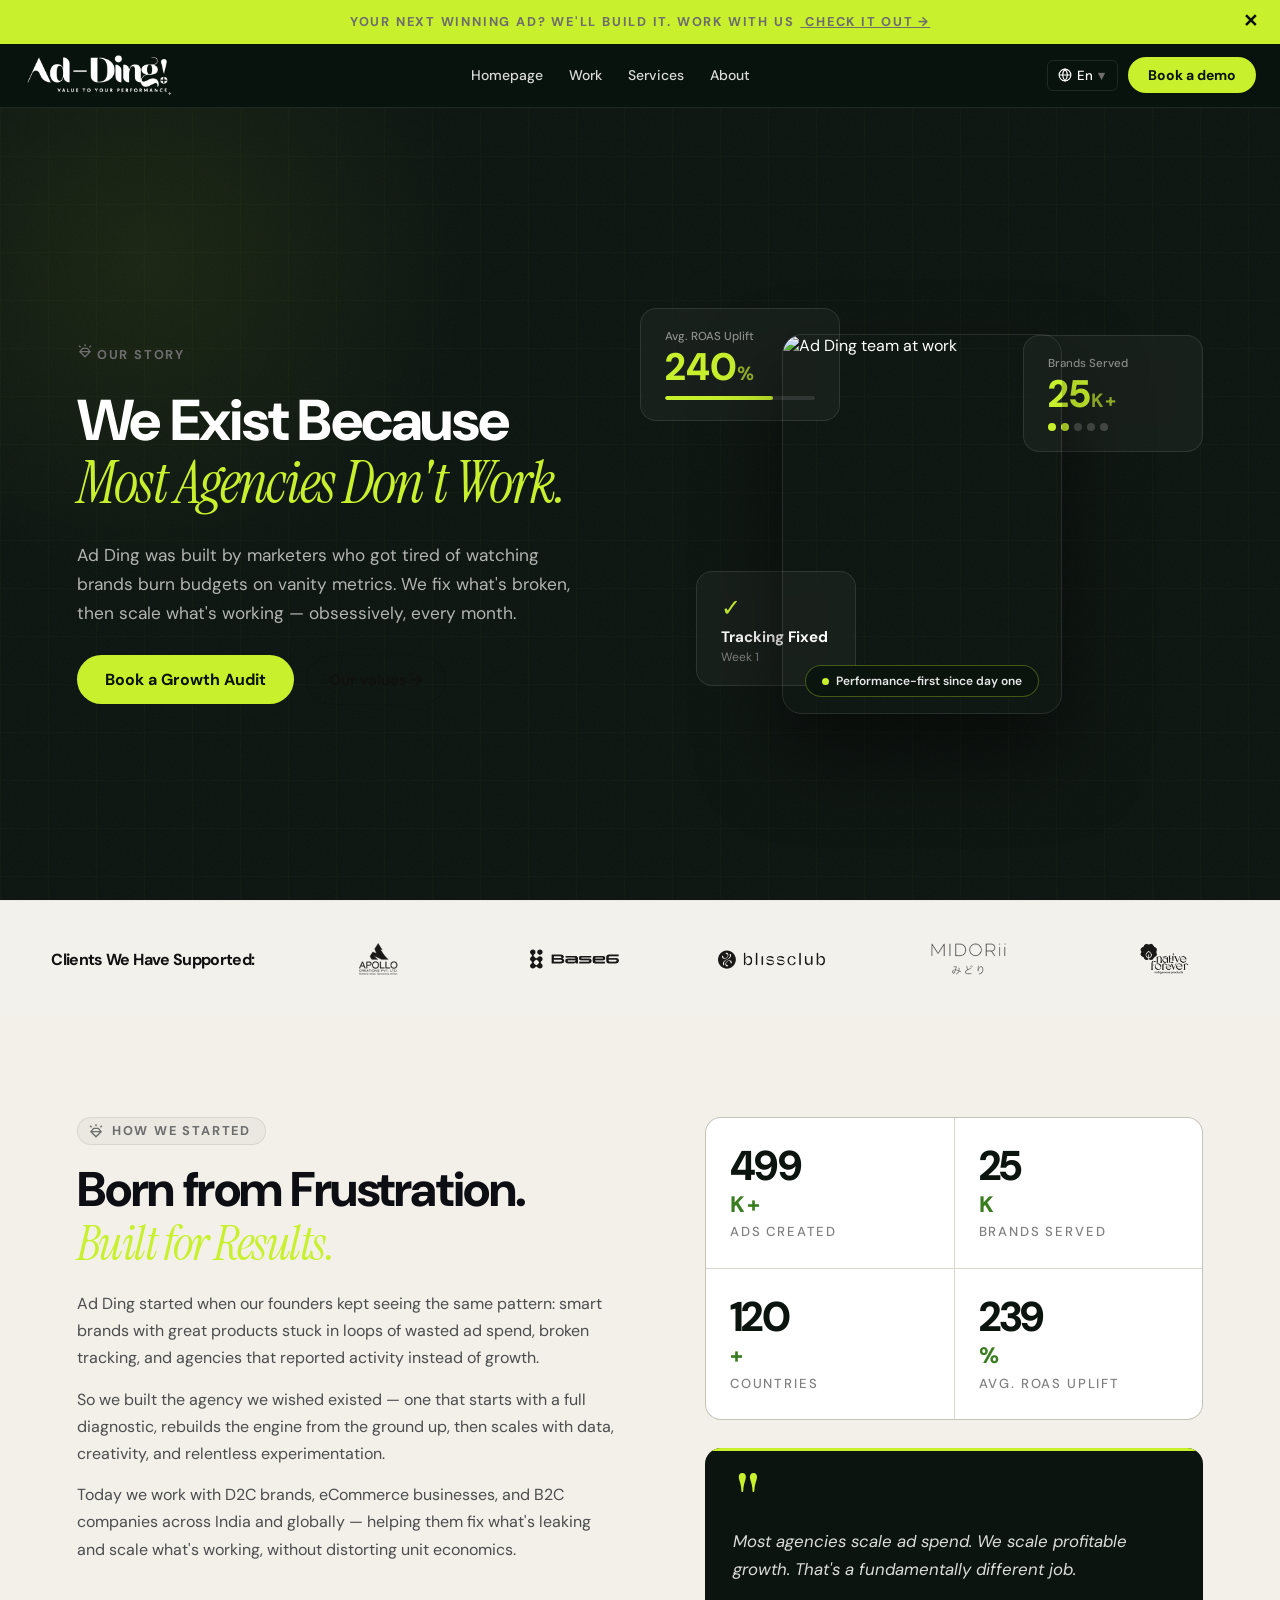
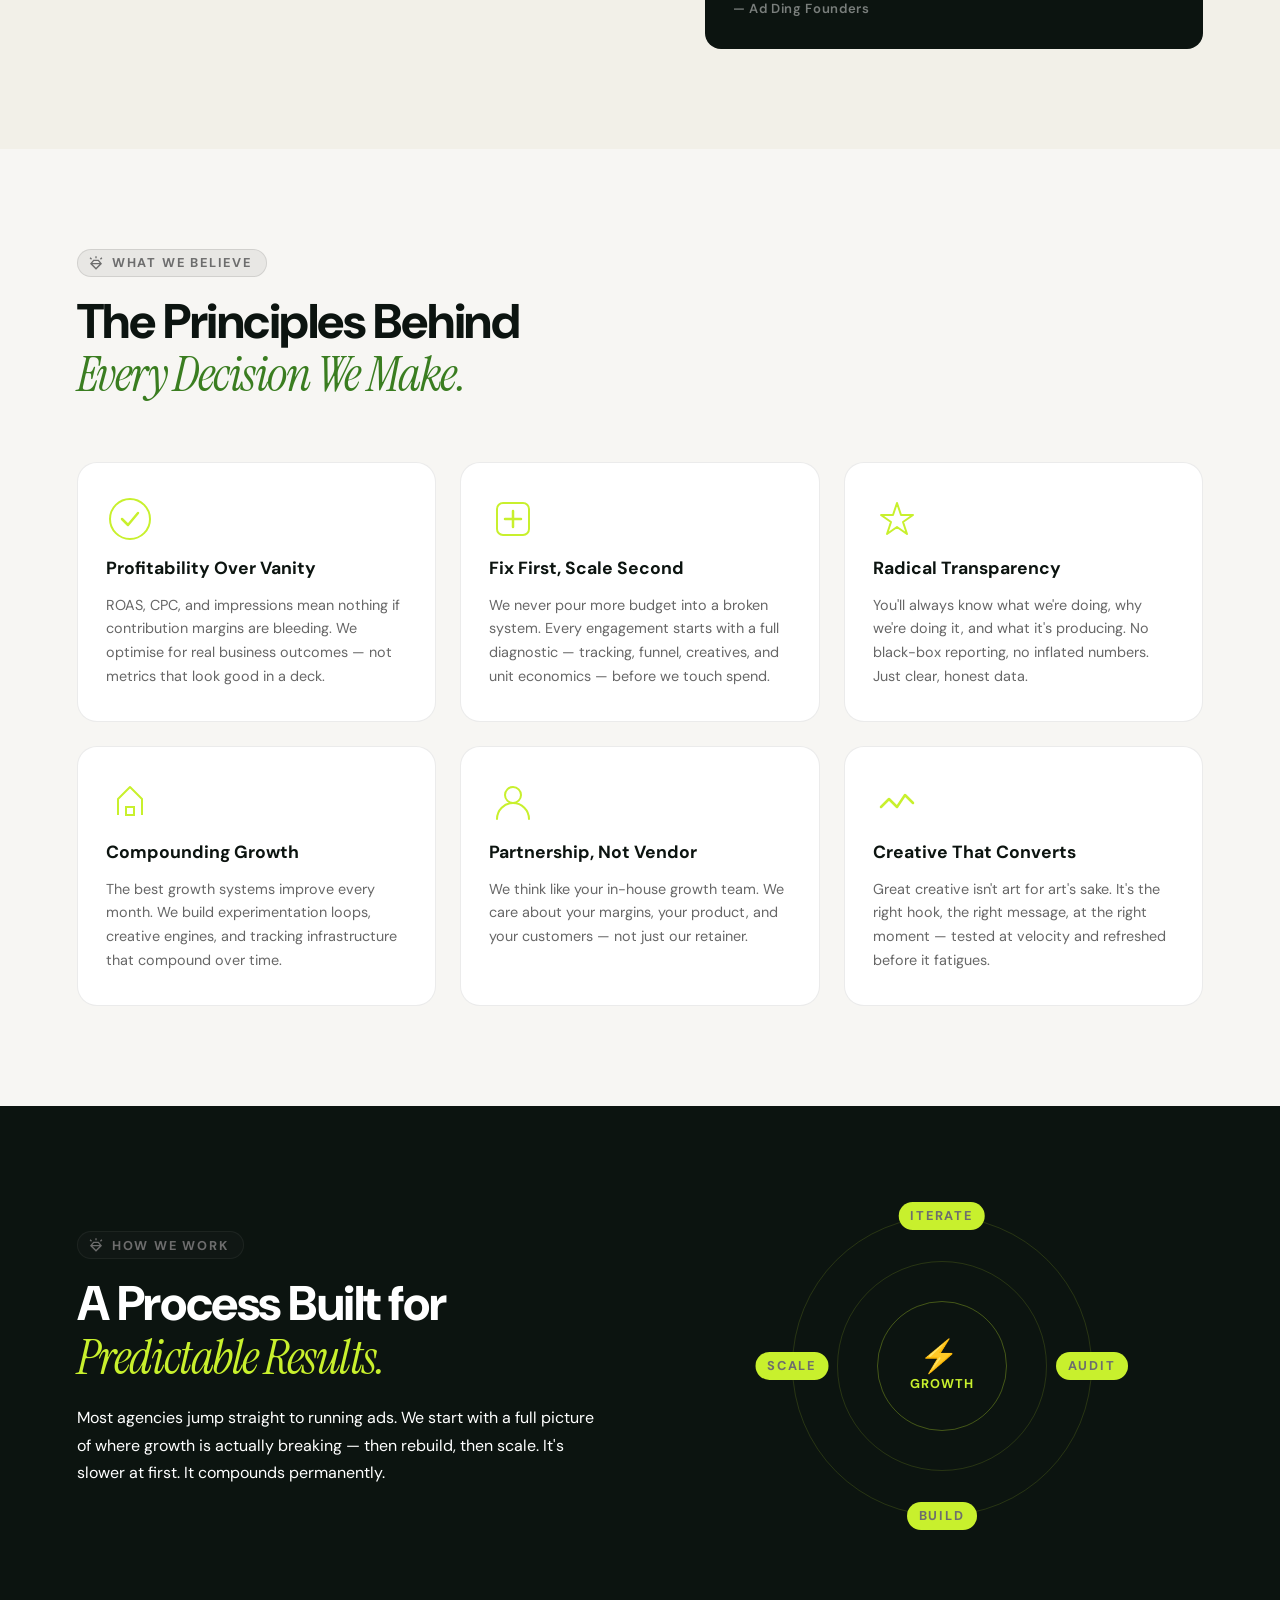
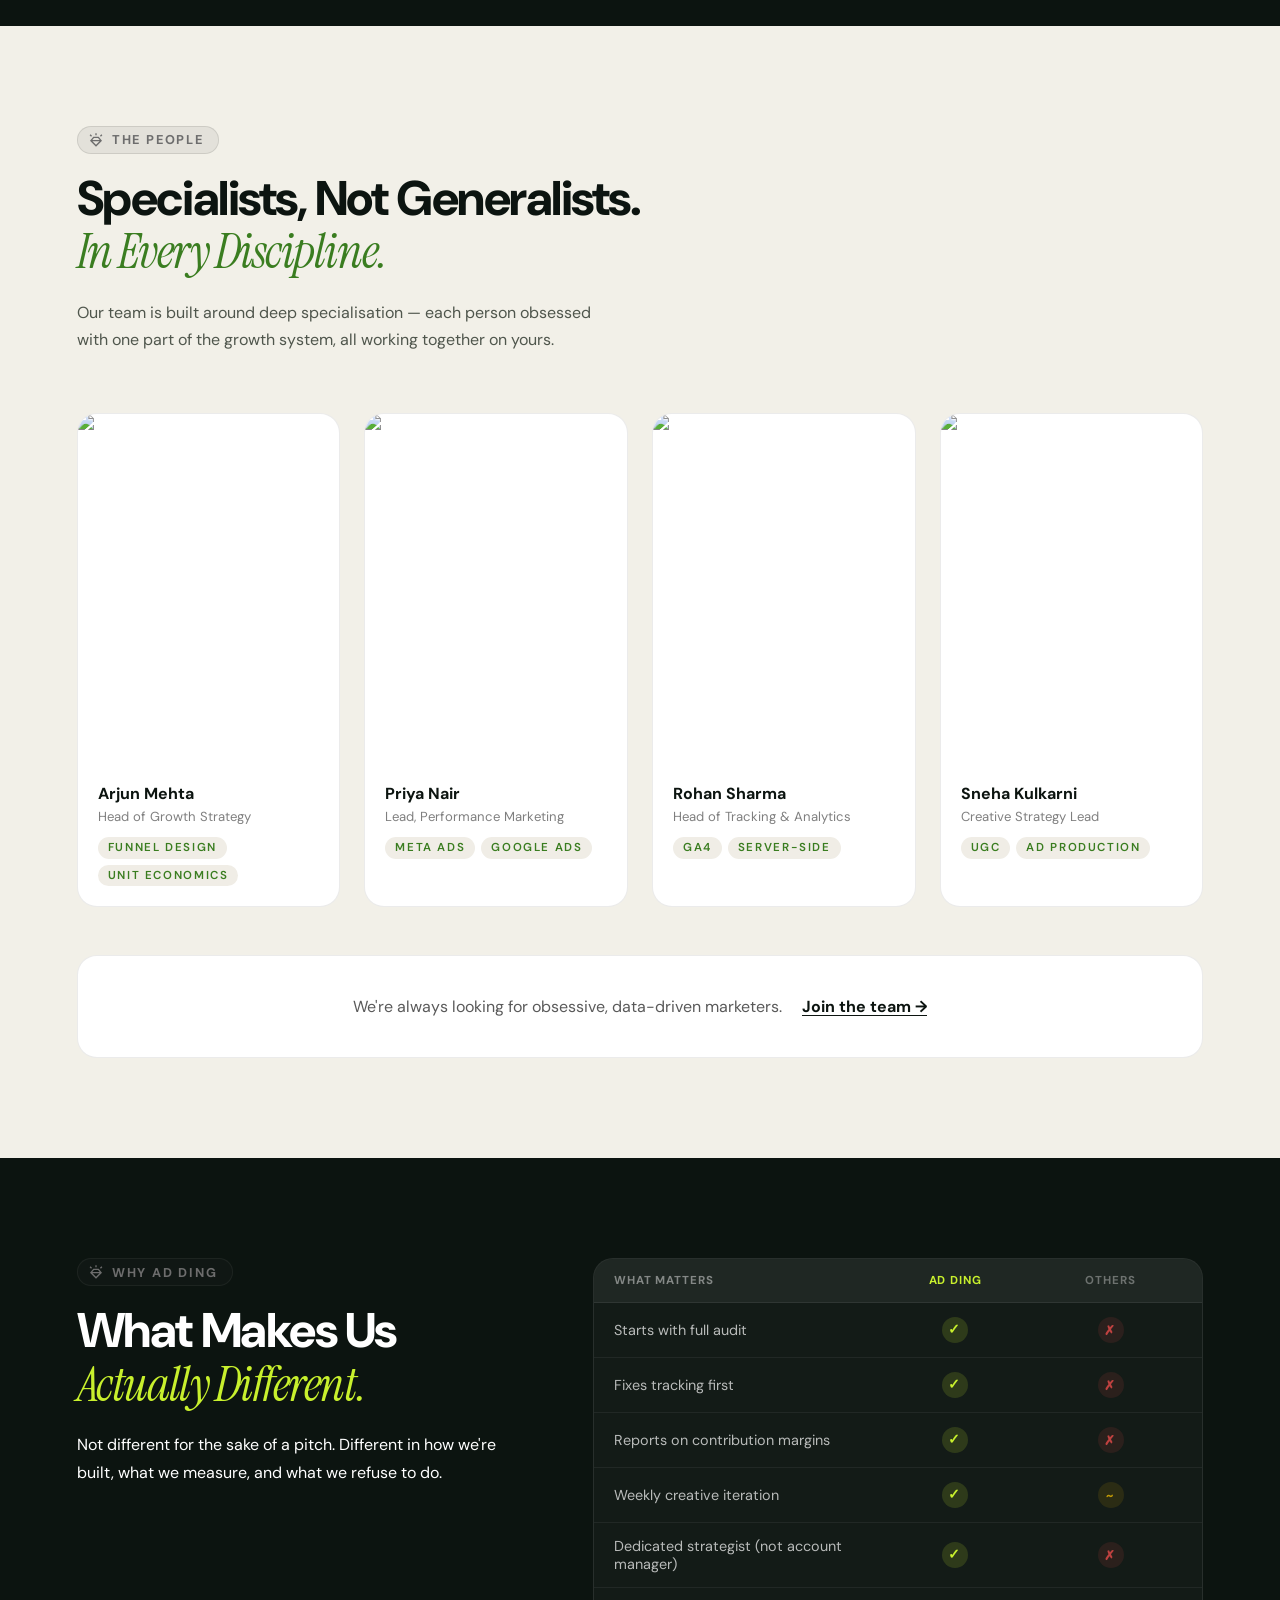
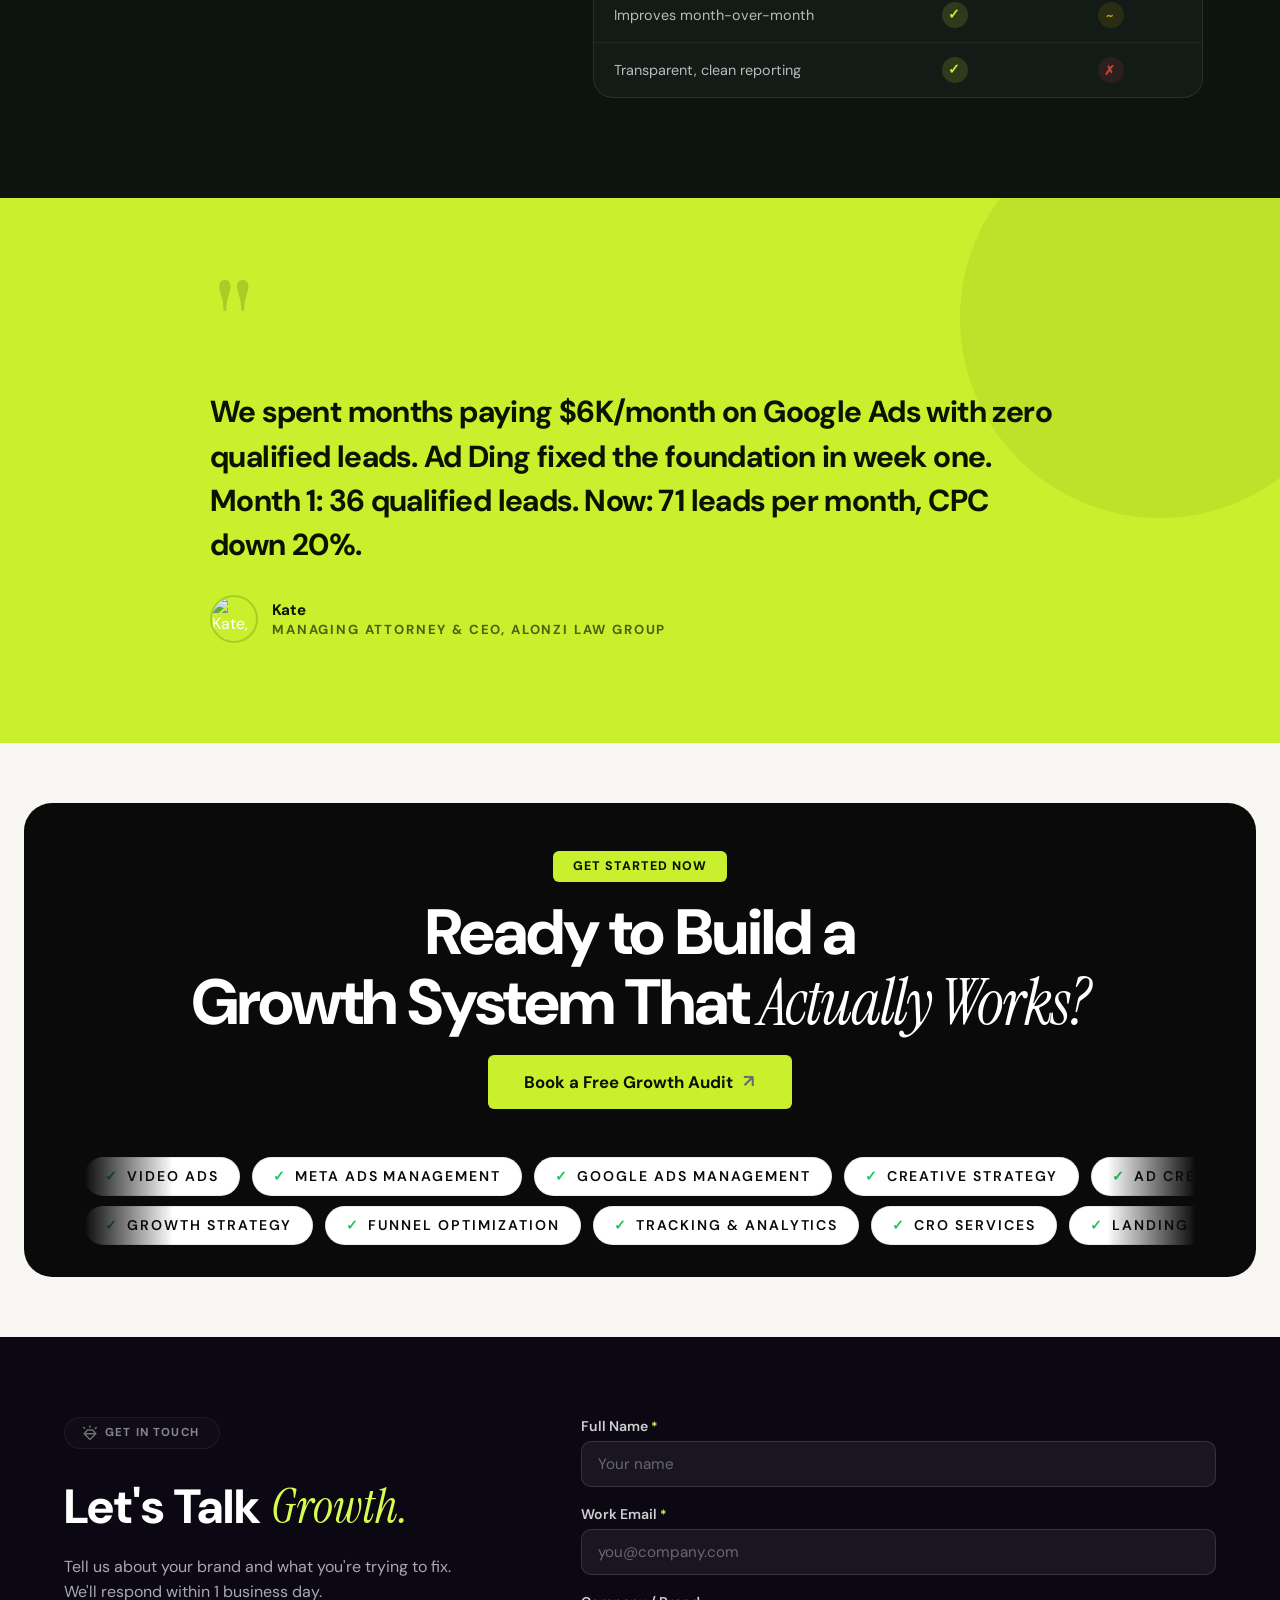
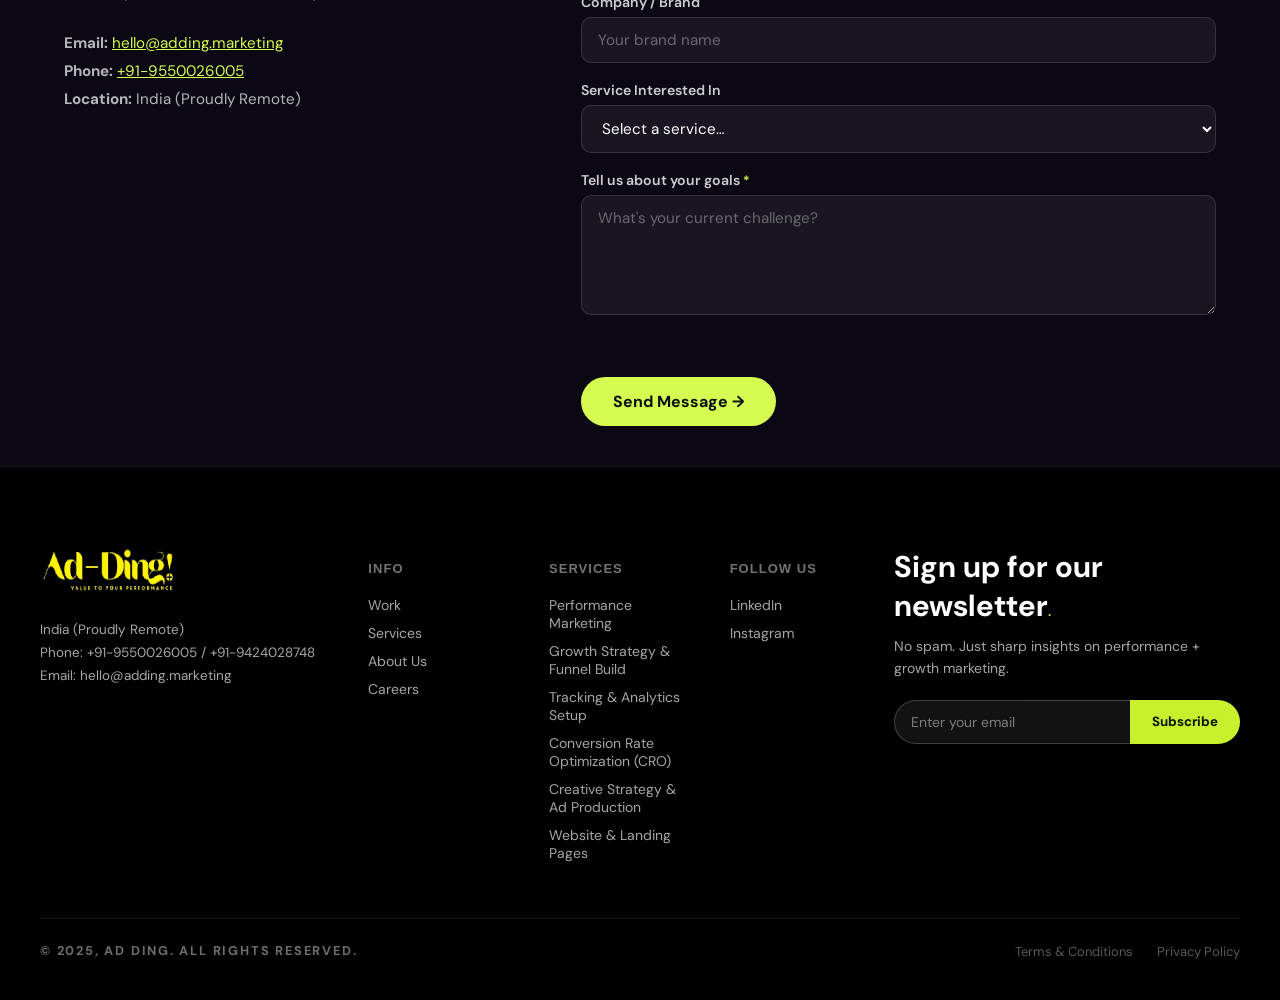
==== about.html @ 3babecb4 "Add files via upload" ====
<!DOCTYPE html>
<html lang="en">
<head>
  <meta charset="UTF-8"/>
  <meta name="viewport" content="width=device-width, initial-scale=1.0, viewport-fit=cover"/>

  <title>About – Ad Ding | India's Performance Marketing Agency</title>
  <meta name="description" content="Meet Ad Ding — the performance marketing agency built for D2C, eCommerce & B2C brands. Our story, values, team, and what makes us different."/>
  <meta name="robots" content="index, follow"/>
  <link rel="canonical" href="https://www.adding.marketing/about"/>

  <meta property="og:type" content="website"/>
  <meta property="og:url" content="https://www.adding.marketing/about"/>
  <meta property="og:title" content="About Ad Ding – Performance Marketing Agency India"/>
  <meta property="og:description" content="We're not just an agency. We're growth partners obsessed with profitable scaling for D2C and eCommerce brands."/>
  <meta property="og:image" content="https://www.adding.marketing/assets/og-image.jpg"/>

  <link rel="preconnect" href="https://fonts.googleapis.com"/>
  <link rel="preconnect" href="https://fonts.gstatic.com" crossorigin/>
  <link href="https://fonts.googleapis.com/css2?family=DM+Sans:ital,opsz,wght@0,9..40,300;0,9..40,400;0,9..40,500;0,9..40,600;0,9..40,700;0,9..40,800;1,9..40,400&family=Instrument+Serif:ital@0;1&display=swap" rel="stylesheet"/>

  <link rel="stylesheet" href="css/style.css"/>
  <link rel="stylesheet" href="css/about.css"/>
</head>

<body>

  <!-- ═══ ANNOUNCEMENT BAR ═══ -->
  <div id="ann-bar" role="banner" aria-label="Promotional announcement">
    <span>Your next winning ad? We'll build it. Work with us</span>
    <span class="ann-link" id="ann-cta">&nbsp;<strong>Check it out →</strong></span>
    <button class="ann-close" id="ann-close" aria-label="Close announcement">✕</button>
  </div>

  <!-- ═══ NAVBAR ═══ -->
  <nav id="navbar" aria-label="Primary navigation">
    <div class="nav-inner">
      <a href="index.html" class="nav-logo" aria-label="Ad Ding – Home">
        <img src="assets/logos/Ad Ding white logo.png" alt="Ad Ding" class="nav-logo-img" width="150" height="50"/>
      </a>
      <ul class="nav-links" role="list">
        <li><a href="index.html">Homepage</a></li>
        <li><a href="work.html">Work</a></li>
        <li><a href="services.html">Services</a></li>
        <li><a href="about.html" aria-current="page">About</a></li>
      </ul>
      <div class="nav-right">
        <div class="lang-select">
          <button class="lang-btn" aria-haspopup="listbox" aria-expanded="false" aria-label="Select language">
            <svg width="14" height="14" viewBox="0 0 24 24" fill="none" stroke="currentColor" stroke-width="2" aria-hidden="true"><circle cx="12" cy="12" r="10"/><path d="M2 12h20M12 2a15.3 15.3 0 0 1 4 10 15.3 15.3 0 0 1-4 10 15.3 15.3 0 0 1-4-10 15.3 15.3 0 0 1 4-10z"/></svg>
            En <span aria-hidden="true">▾</span>
          </button>
          <div class="lang-menu" role="listbox" aria-label="Language options">
            <button role="option" data-lang="en">🇺🇸 En</button>
            <button role="option" data-lang="fr">🇫🇷 Fr</button>
            <button role="option" data-lang="es">🇪🇸 Es</button>
            <button role="option" data-lang="tr">🇹🇷 Tr</button>
          </div>
        </div>
        <button class="btn-demo" onclick="openModal()" aria-label="Book a demo">Book a demo</button>
      </div>
      <button class="hamburger" id="hamburger" aria-label="Open mobile menu" aria-expanded="false" aria-controls="mobile-menu">
        <svg viewBox="0 0 24 24" fill="none" stroke="currentColor" stroke-width="2.5" aria-hidden="true">
          <line x1="3" y1="6" x2="21" y2="6"/><line x1="3" y1="12" x2="21" y2="12"/><line x1="3" y1="18" x2="21" y2="18"/>
        </svg>
      </button>
    </div>
  </nav>

  <!-- Mobile menu -->
  <div class="mobile-menu" id="mobile-menu" aria-hidden="true" role="navigation" aria-label="Mobile navigation">
    <div class="mobile-menu-item"><a href="index.html">Homepage</a></div>
    <div class="mobile-menu-item"><a href="work.html">Work</a></div>
    <div class="mobile-menu-item"><a href="services.html">Services</a></div>
    <div class="mobile-menu-item"><a href="about.html">About</a></div>
    <div class="mobile-lang">
      <select aria-label="Select language">
        <option value="en">🌐 En</option>
        <option value="fr">🇫🇷 Fr</option>
        <option value="es">🇪🇸 Es</option>
        <option value="tr">🇹🇷 Tr</option>
      </select>
    </div>
    <div class="mobile-menu-actions">
      <button class="btn-demo" onclick="openModal()">Book a demo</button>
    </div>
  </div>

  <!-- ═══ ABOUT HERO ═══ -->
  <section class="about-hero" aria-label="About Ad Ding">
    <div class="about-hero-noise" aria-hidden="true"></div>
    <div class="about-hero-grid" aria-hidden="true"></div>
    <div class="about-hero-inner">
      <div class="about-hero-eyebrow reveal">
        <svg xmlns="http://www.w3.org/2000/svg" height="16px" viewBox="0 -960 960 960" width="16px" fill="#6d6d6d" aria-hidden="true">
          <path d="M480-80 120-436l200-244h320l200 244L480-80ZM183-680l-85-85 57-56 85 85-57 56Zm257-80v-120h80v120h-80Zm335 80-57-57 85-85 57 57-85 85ZM480-192l210-208H270l210 208ZM358-600l-99 120h442l-99-120H358Z"/>
        </svg>
        <span>OUR STORY</span>
      </div>
      <h1 class="about-hero-title reveal">
        We Exist Because<br>
        <em>Most Agencies Don't Work.</em>
      </h1>
      <p class="about-hero-sub reveal">
        Ad Ding was built by marketers who got tired of watching brands burn budgets on vanity metrics. We fix what's broken, then scale what's working — obsessively, every month.
      </p>
      <div class="about-hero-btns reveal">
        <button class="btn-hero-demo" onclick="openModal()">Book a Growth Audit</button>
        <a href="#our-values" class="btn-hero-explore">Our values →</a>
      </div>
    </div>
    <div class="about-hero-visual" aria-hidden="true">
      <div class="about-hero-card about-hero-card--1">
        <div class="ahc-label">Avg. ROAS Uplift</div>
        <div class="ahc-num">240<span>%</span></div>
        <div class="ahc-bar"><div class="ahc-bar-fill"></div></div>
      </div>
      <div class="about-hero-card about-hero-card--2">
        <div class="ahc-label">Brands Served</div>
        <div class="ahc-num">25<span>K+</span></div>
        <div class="ahc-dots">
          <span></span><span></span><span></span><span></span><span></span>
        </div>
      </div>
      <div class="about-hero-card about-hero-card--3">
        <div class="ahc-check">✓</div>
        <div class="ahc-tag">Tracking Fixed</div>
        <div class="ahc-sub">Week 1</div>
      </div>
      <div class="about-hero-img-wrap">
        <img src="https://cdn.prod.website-files.com/64b11f315314a4ef84c12744/69e220c8eb91da114430d0eb_image%20(11)_!.webp" alt="Ad Ding team at work" loading="lazy"/>
        <div class="about-hero-img-badge">
          <span class="badge-dot"></span>
          Performance-first since day one
        </div>
      </div>
    </div>
  </section>

  <!-- ═══ MARQUEE – CLIENTS ═══ -->
  <section id="clients" aria-label="Brands we have worked with">
    <div class="clients-inner">
      <div class="clients-title">Clients We Have Supported:</div>
      <div class="clients-marquee-wrapper" aria-hidden="true">
        <div class="clients-track" id="clients-track"></div>
      </div>
    </div>
  </section>

  <!-- ═══ ORIGIN STORY ═══ -->
  <section class="about-origin" aria-label="Our origin story">
    <div class="about-origin-inner">
      <div class="about-origin-left reveal">
        <div class="about-section-eyebrow">
          <svg xmlns="http://www.w3.org/2000/svg" height="16px" viewBox="0 -960 960 960" width="16px" fill="#6d6d6d" aria-hidden="true">
            <path d="M480-80 120-436l200-244h320l200 244L480-80ZM183-680l-85-85 57-56 85 85-57 56Zm257-80v-120h80v120h-80Zm335 80-57-57 85-85 57 57-85 85ZM480-192l210-208H270l210 208ZM358-600l-99 120h442l-99-120H358Z"/>
          </svg>
          <span>HOW WE STARTED</span>
        </div>
        <h2 class="about-section-title">
          Born from Frustration.<br>
          <em>Built for Results.</em>
        </h2>
        <p class="about-section-body">
          Ad Ding started when our founders kept seeing the same pattern: smart brands with great products stuck in loops of wasted ad spend, broken tracking, and agencies that reported activity instead of growth.
        </p>
        <p class="about-section-body">
          So we built the agency we wished existed — one that starts with a full diagnostic, rebuilds the engine from the ground up, then scales with data, creativity, and relentless experimentation.
        </p>
        <p class="about-section-body">
          Today we work with D2C brands, eCommerce businesses, and B2C companies across India and globally — helping them fix what's leaking and scale what's working, without distorting unit economics.
        </p>
      </div>
      <div class="about-origin-right reveal">
        <div class="origin-stat-grid" role="list">
          <div class="origin-stat" role="listitem">
            <span class="origin-stat-num" data-target="500">0</span><span class="origin-stat-suffix">K+</span>
            <span class="origin-stat-label">Ads Created</span>
          </div>
          <div class="origin-stat" role="listitem">
            <span class="origin-stat-num" data-target="25">0</span><span class="origin-stat-suffix">K</span>
            <span class="origin-stat-label">Brands Served</span>
          </div>
          <div class="origin-stat" role="listitem">
            <span class="origin-stat-num" data-target="120">0</span><span class="origin-stat-suffix">+</span>
            <span class="origin-stat-label">Countries</span>
          </div>
          <div class="origin-stat" role="listitem">
            <span class="origin-stat-num" data-target="240">0</span><span class="origin-stat-suffix">%</span>
            <span class="origin-stat-label">Avg. ROAS Uplift</span>
          </div>
        </div>
        <div class="origin-quote-card">
          <div class="oqc-quote-mark" aria-hidden="true">"</div>
          <blockquote class="oqc-text">Most agencies scale ad spend. We scale profitable growth. That's a fundamentally different job.</blockquote>
          <div class="oqc-author">— Ad Ding Founders</div>
        </div>
      </div>
    </div>
  </section>

  <!-- ═══ VALUES ═══ -->
  <section id="our-values" class="about-values" aria-label="Our values">
    <div class="about-values-inner">
      <div class="about-values-header reveal">
        <div class="about-section-eyebrow about-section-eyebrow--light">
          <svg xmlns="http://www.w3.org/2000/svg" height="16px" viewBox="0 -960 960 960" width="16px" fill="#6d6d6d" aria-hidden="true">
            <path d="M480-80 120-436l200-244h320l200 244L480-80ZM183-680l-85-85 57-56 85 85-57 56Zm257-80v-120h80v120h-80Zm335 80-57-57 85-85 57 57-85 85ZM480-192l210-208H270l210 208ZM358-600l-99 120h442l-99-120H358Z"/>
          </svg>
          <span>WHAT WE BELIEVE</span>
        </div>
        <h2 class="about-section-title about-section-title--dark">
          The Principles Behind<br>
          <em>Every Decision We Make.</em>
        </h2>
      </div>

      <div class="values-grid" role="list">
        <article class="value-card reveal" role="listitem">
          <div class="value-icon" aria-hidden="true">
            <svg viewBox="0 0 48 48" fill="none"><circle cx="24" cy="24" r="20" stroke="#c8f02d" stroke-width="2"/><path d="M16 24l6 6 10-12" stroke="#c8f02d" stroke-width="2.5" stroke-linecap="round" stroke-linejoin="round"/></svg>
          </div>
          <h3 class="value-title">Profitability Over Vanity</h3>
          <p class="value-desc">ROAS, CPC, and impressions mean nothing if contribution margins are bleeding. We optimise for real business outcomes — not metrics that look good in a deck.</p>
        </article>
        <article class="value-card reveal" role="listitem">
          <div class="value-icon" aria-hidden="true">
            <svg viewBox="0 0 48 48" fill="none"><rect x="8" y="8" width="32" height="32" rx="6" stroke="#c8f02d" stroke-width="2"/><path d="M16 24h16M24 16v16" stroke="#c8f02d" stroke-width="2.5" stroke-linecap="round"/></svg>
          </div>
          <h3 class="value-title">Fix First, Scale Second</h3>
          <p class="value-desc">We never pour more budget into a broken system. Every engagement starts with a full diagnostic — tracking, funnel, creatives, and unit economics — before we touch spend.</p>
        </article>
        <article class="value-card reveal" role="listitem">
          <div class="value-icon" aria-hidden="true">
            <svg viewBox="0 0 48 48" fill="none"><path d="M24 8l4 12h12l-10 7 4 12-10-7-10 7 4-12L8 20h12z" stroke="#c8f02d" stroke-width="2" stroke-linejoin="round"/></svg>
          </div>
          <h3 class="value-title">Radical Transparency</h3>
          <p class="value-desc">You'll always know what we're doing, why we're doing it, and what it's producing. No black-box reporting, no inflated numbers. Just clear, honest data.</p>
        </article>
        <article class="value-card reveal" role="listitem">
          <div class="value-icon" aria-hidden="true">
            <svg viewBox="0 0 48 48" fill="none"><path d="M12 36V20l12-12 12 12v16" stroke="#c8f02d" stroke-width="2" stroke-linejoin="round"/><rect x="20" y="28" width="8" height="8" stroke="#c8f02d" stroke-width="2"/></svg>
          </div>
          <h3 class="value-title">Compounding Growth</h3>
          <p class="value-desc">The best growth systems improve every month. We build experimentation loops, creative engines, and tracking infrastructure that compound over time.</p>
        </article>
        <article class="value-card reveal" role="listitem">
          <div class="value-icon" aria-hidden="true">
            <svg viewBox="0 0 48 48" fill="none"><circle cx="24" cy="16" r="8" stroke="#c8f02d" stroke-width="2"/><path d="M8 40c0-8.837 7.163-16 16-16s16 7.163 16 16" stroke="#c8f02d" stroke-width="2" stroke-linecap="round"/></svg>
          </div>
          <h3 class="value-title">Partnership, Not Vendor</h3>
          <p class="value-desc">We think like your in-house growth team. We care about your margins, your product, and your customers — not just our retainer.</p>
        </article>
        <article class="value-card reveal" role="listitem">
          <div class="value-icon" aria-hidden="true">
            <svg viewBox="0 0 48 48" fill="none"><path d="M8 28l8-8 8 8 8-12 8 8" stroke="#c8f02d" stroke-width="2.5" stroke-linecap="round" stroke-linejoin="round"/></svg>
          </div>
          <h3 class="value-title">Creative That Converts</h3>
          <p class="value-desc">Great creative isn't art for art's sake. It's the right hook, the right message, at the right moment — tested at velocity and refreshed before it fatigues.</p>
        </article>
      </div>
    </div>
  </section>

  <!-- ═══ HOW WE WORK ═══ -->
  <section class="about-process" aria-label="How we work">
    <div class="about-process-inner">
      <div class="about-process-left">
        <div class="about-section-eyebrow reveal">
          <svg xmlns="http://www.w3.org/2000/svg" height="16px" viewBox="0 -960 960 960" width="16px" fill="#6d6d6d" aria-hidden="true">
            <path d="M480-80 120-436l200-244h320l200 244L480-80ZM183-680l-85-85 57-56 85 85-57 56Zm257-80v-120h80v120h-80Zm335 80-57-57 85-85 57 57-85 85ZM480-192l210-208H270l210 208ZM358-600l-99 120h442l-99-120H358Z"/>
          </svg>
          <span>HOW WE WORK</span>
        </div>
        <h2 class="about-section-title reveal">
          A Process Built for<br>
          <em>Predictable Results.</em>
        </h2>
        <p class="about-section-body reveal">
          Most agencies jump straight to running ads. We start with a full picture of where growth is actually breaking — then rebuild, then scale. It's slower at first. It compounds permanently.
        </p>
        <div class="process-steps" role="list">
          <div class="process-step reveal" role="listitem">
            <div class="ps-num" aria-hidden="true">01</div>
            <div class="ps-content">
              <h3 class="ps-title">Growth Audit</h3>
              <p class="ps-desc">We tear down your funnel, tracking, creatives, and unit economics. No assumptions — just data and reality.</p>
            </div>
          </div>
          <div class="process-step reveal" role="listitem">
            <div class="ps-num" aria-hidden="true">02</div>
            <div class="ps-content">
              <h3 class="ps-title">Engine Build</h3>
              <p class="ps-desc">Rebuild campaigns, attribution, creative systems, and audiences so the foundation supports scale instead of breaking under it.</p>
            </div>
          </div>
          <div class="process-step reveal" role="listitem">
            <div class="ps-num" aria-hidden="true">03</div>
            <div class="ps-content">
              <h3 class="ps-title">Scale & Optimise</h3>
              <p class="ps-desc">Weekly experimentation cycles, geo/SKU segmentation, creative iteration, and efficiency improvements — every single week.</p>
            </div>
          </div>
        </div>
      </div>
      <div class="about-process-right reveal">
        <div class="process-visual">
          <div class="pv-ring pv-ring--outer" aria-hidden="true"></div>
          <div class="pv-ring pv-ring--mid" aria-hidden="true"></div>
          <div class="pv-ring pv-ring--inner" aria-hidden="true"></div>
          <div class="pv-center" aria-hidden="true">
            <span class="pv-icon">⚡</span>
            <span class="pv-label">Growth</span>
          </div>
          <div class="pv-node pv-node--1" aria-hidden="true"><span>Audit</span></div>
          <div class="pv-node pv-node--2" aria-hidden="true"><span>Build</span></div>
          <div class="pv-node pv-node--3" aria-hidden="true"><span>Scale</span></div>
          <div class="pv-node pv-node--4" aria-hidden="true"><span>Iterate</span></div>
        </div>
        <div class="process-highlights">
          <div class="ph-item">
            <div class="ph-dot"></div>
            <span>4–8 weeks to first measurable results</span>
          </div>
          <div class="ph-item">
            <div class="ph-dot"></div>
            <span>Weekly reporting — no black boxes</span>
          </div>
          <div class="ph-item">
            <div class="ph-dot"></div>
            <span>Dedicated growth strategist, always</span>
          </div>
          <div class="ph-item">
            <div class="ph-dot"></div>
            <span>Tracking & attribution fixed in week 1</span>
          </div>
        </div>
      </div>
    </div>
  </section>

  <!-- ═══ TEAM ═══ -->
  <section class="about-team" aria-label="Our team">
    <div class="about-team-inner">
      <div class="about-team-header reveal">
        <div class="about-section-eyebrow about-section-eyebrow--light">
          <svg xmlns="http://www.w3.org/2000/svg" height="16px" viewBox="0 -960 960 960" width="16px" fill="#6d6d6d" aria-hidden="true">
            <path d="M480-80 120-436l200-244h320l200 244L480-80ZM183-680l-85-85 57-56 85 85-57 56Zm257-80v-120h80v120h-80Zm335 80-57-57 85-85 57 57-85 85ZM480-192l210-208H270l210 208ZM358-600l-99 120h442l-99-120H358Z"/>
          </svg>
          <span>THE PEOPLE</span>
        </div>
        <h2 class="about-section-title about-section-title--dark">
          Specialists, Not Generalists.<br>
          <em>In Every Discipline.</em>
        </h2>
        <p class="about-section-body about-section-body--dark">
          Our team is built around deep specialisation — each person obsessed with one part of the growth system, all working together on yours.
        </p>
      </div>

      <div class="team-grid" role="list">
        <article class="team-card reveal" role="listitem">
          <div class="team-img-wrap">
            <img src="https://i.pravatar.cc/280?img=32" alt="Growth Strategist" loading="lazy" width="280" height="280"/>
            <div class="team-card-overlay">
              <p class="team-card-quote">"The audit is where growth actually starts. Everything after that is just execution."</p>
            </div>
          </div>
          <div class="team-info">
            <h3 class="team-name">Arjun Mehta</h3>
            <p class="team-role">Head of Growth Strategy</p>
            <div class="team-skills">
              <span>Funnel Design</span>
              <span>Unit Economics</span>
            </div>
          </div>
        </article>

        <article class="team-card reveal" role="listitem">
          <div class="team-img-wrap">
            <img src="https://i.pravatar.cc/280?img=47" alt="Performance Marketing Lead" loading="lazy" width="280" height="280"/>
            <div class="team-card-overlay">
              <p class="team-card-quote">"Every rupee of ad spend is a hypothesis. I run the experiments that prove — or kill — them fast."</p>
            </div>
          </div>
          <div class="team-info">
            <h3 class="team-name">Priya Nair</h3>
            <p class="team-role">Lead, Performance Marketing</p>
            <div class="team-skills">
              <span>Meta Ads</span>
              <span>Google Ads</span>
            </div>
          </div>
        </article>

        <article class="team-card reveal" role="listitem">
          <div class="team-img-wrap">
            <img src="https://i.pravatar.cc/280?img=60" alt="Tracking & Analytics Lead" loading="lazy" width="280" height="280"/>
            <div class="team-card-overlay">
              <p class="team-card-quote">"Dirty data is the silent killer of ad accounts. I fix attribution so your numbers finally tell the truth."</p>
            </div>
          </div>
          <div class="team-info">
            <h3 class="team-name">Rohan Sharma</h3>
            <p class="team-role">Head of Tracking & Analytics</p>
            <div class="team-skills">
              <span>GA4</span>
              <span>Server-side</span>
            </div>
          </div>
        </article>

        <article class="team-card reveal" role="listitem">
          <div class="team-img-wrap">
            <img src="https://i.pravatar.cc/280?img=54" alt="Creative Strategy Lead" loading="lazy" width="280" height="280"/>
            <div class="team-card-overlay">
              <p class="team-card-quote">"A great hook buys you 3 seconds. A great system buys you a year of winning ads before fatigue hits."</p>
            </div>
          </div>
          <div class="team-info">
            <h3 class="team-name">Sneha Kulkarni</h3>
            <p class="team-role">Creative Strategy Lead</p>
            <div class="team-skills">
              <span>UGC</span>
              <span>Ad Production</span>
            </div>
          </div>
        </article>
      </div>

      <div class="team-cta reveal">
        <p>We're always looking for obsessive, data-driven marketers.</p>
        <a href="mailto:hello@adding.marketing" class="team-join-link">Join the team →</a>
      </div>
    </div>
  </section>

  <!-- ═══ DIFFERENTIATORS ═══ -->
  <section class="about-diff" aria-label="What makes us different">
    <div class="about-diff-inner">
      <div class="about-diff-left reveal">
        <div class="about-section-eyebrow">
          <svg xmlns="http://www.w3.org/2000/svg" height="16px" viewBox="0 -960 960 960" width="16px" fill="#6d6d6d" aria-hidden="true">
            <path d="M480-80 120-436l200-244h320l200 244L480-80ZM183-680l-85-85 57-56 85 85-57 56Zm257-80v-120h80v120h-80Zm335 80-57-57 85-85 57 57-85 85ZM480-192l210-208H270l210 208ZM358-600l-99 120h442l-99-120H358Z"/>
          </svg>
          <span>WHY AD DING</span>
        </div>
        <h2 class="about-section-title reveal">
          What Makes Us<br>
          <em>Actually Different.</em>
        </h2>
        <p class="about-section-body reveal">Not different for the sake of a pitch. Different in how we're built, what we measure, and what we refuse to do.</p>
      </div>
      <div class="about-diff-right">
        <div class="diff-table reveal" role="table" aria-label="Ad Ding vs Other Agencies">
          <div class="diff-table-header" role="row">
            <div role="columnheader">What matters</div>
            <div role="columnheader" class="diff-us">Ad Ding</div>
            <div role="columnheader" class="diff-them">Others</div>
          </div>
          <div class="diff-row" role="row">
            <div role="cell">Starts with full audit</div>
            <div role="cell" class="diff-us"><span class="diff-check">✓</span></div>
            <div role="cell" class="diff-them"><span class="diff-cross">✗</span></div>
          </div>
          <div class="diff-row" role="row">
            <div role="cell">Fixes tracking first</div>
            <div role="cell" class="diff-us"><span class="diff-check">✓</span></div>
            <div role="cell" class="diff-them"><span class="diff-cross">✗</span></div>
          </div>
          <div class="diff-row" role="row">
            <div role="cell">Reports on contribution margins</div>
            <div role="cell" class="diff-us"><span class="diff-check">✓</span></div>
            <div role="cell" class="diff-them"><span class="diff-cross">✗</span></div>
          </div>
          <div class="diff-row" role="row">
            <div role="cell">Weekly creative iteration</div>
            <div role="cell" class="diff-us"><span class="diff-check">✓</span></div>
            <div role="cell" class="diff-them"><span class="diff-maybe">~</span></div>
          </div>
          <div class="diff-row" role="row">
            <div role="cell">Dedicated strategist (not account manager)</div>
            <div role="cell" class="diff-us"><span class="diff-check">✓</span></div>
            <div role="cell" class="diff-them"><span class="diff-cross">✗</span></div>
          </div>
          <div class="diff-row" role="row">
            <div role="cell">Improves month-over-month</div>
            <div role="cell" class="diff-us"><span class="diff-check">✓</span></div>
            <div role="cell" class="diff-them"><span class="diff-maybe">~</span></div>
          </div>
          <div class="diff-row" role="row">
            <div role="cell">Transparent, clean reporting</div>
            <div role="cell" class="diff-us"><span class="diff-check">✓</span></div>
            <div role="cell" class="diff-them"><span class="diff-cross">✗</span></div>
          </div>
        </div>
      </div>
    </div>
  </section>

  <!-- ═══ TESTIMONIAL PULL-QUOTE ═══ -->
  <section class="about-pullquote" aria-label="Client testimonial">
    <div class="about-pullquote-inner">
      <div class="pq-quote-mark" aria-hidden="true">"</div>
      <blockquote class="pq-text reveal">
        We spent months paying $6K/month on Google Ads with zero qualified leads. Ad Ding fixed the foundation in week one. Month 1: 36 qualified leads. Now: 71 leads per month, CPC down 20%.
      </blockquote>
      <div class="pq-author reveal">
        <img src="https://cdn.prod.website-files.com/64b11f315314a4ef84c12744/69e8d7da800160df35d02537_katee.webp" alt="Kate, Alonzi Law Group" width="48" height="48" loading="lazy"/>
        <div>
          <strong>Kate</strong>
          <span>Managing Attorney &amp; CEO, Alonzi Law Group</span>
        </div>
      </div>
    </div>
  </section>

  <!-- ═══ CTA ═══ -->
  <section id="quickads-hero" aria-label="Call to action">
    <div class="qa-hero-card">
      <span class="qa-badge">GET STARTED NOW</span>
      <h2 class="qa-headline">
        Ready to Build a<br>Growth System That <em>Actually Works?</em>
      </h2>
      <button class="qa-cta-btn" onclick="openModal()" aria-label="Book a free Growth Audit">
        Book a Free Growth Audit <span class="qa-arrow" aria-hidden="true">↗</span>
      </button>
      <div class="qa-pills-wrap" aria-hidden="true">
        <div class="qa-pills-row qa-pills-row--1">
          <div class="qa-pills-track" id="qaPillsTrack1">
            <span class="qa-pill">Video Ads</span>
            <span class="qa-pill">Meta Ads Management</span>
            <span class="qa-pill">Google Ads Management</span>
            <span class="qa-pill">Creative Strategy</span>
            <span class="qa-pill">Ad Creative Production</span>
            <span class="qa-pill">Best Ads for E-commerce</span>
            <span class="qa-pill">Video Ads</span>
            <span class="qa-pill">Meta Ads Management</span>
            <span class="qa-pill">Google Ads Management</span>
            <span class="qa-pill">Creative Strategy</span>
            <span class="qa-pill">Ad Creative Production</span>
            <span class="qa-pill">Best Ads for E-commerce</span>
          </div>
        </div>
        <div class="qa-pills-row qa-pills-row--2">
          <div class="qa-pills-track qa-pills-track--rev" id="qaPillsTrack2">
            <span class="qa-pill">Growth Strategy</span>
            <span class="qa-pill">Funnel Optimization</span>
            <span class="qa-pill">Tracking &amp; Analytics</span>
            <span class="qa-pill">CRO Services</span>
            <span class="qa-pill">Landing Page Design</span>
            <span class="qa-pill">ROAS Improvement</span>
            <span class="qa-pill">Growth Strategy</span>
            <span class="qa-pill">Funnel Optimization</span>
            <span class="qa-pill">Tracking &amp; Analytics</span>
            <span class="qa-pill">CRO Services</span>
            <span class="qa-pill">Landing Page Design</span>
            <span class="qa-pill">ROAS Improvement</span>
          </div>
        </div>
      </div>
    </div>
  </section>

  <!-- ═══ CONTACT ═══ -->
  <section id="contact" aria-label="Contact Ad Ding">
    <div class="padding-global padding-section-small">
      <div class="container-large-5">
        <div class="contact-inner">
          <div class="contact-left">
            <div class="svc-neon-badge-title" aria-hidden="true">
              <svg xmlns="http://www.w3.org/2000/svg" height="18px" viewBox="0 -960 960 960" width="18px" fill="#6d6d6d"><path d="M480-80 120-436l200-244h320l200 244L480-80ZM183-680l-85-85 57-56 85 85-57 56Zm257-80v-120h80v120h-80Zm335 80-57-57 85-85 57 57-85 85ZM480-192l210-208H270l210 208ZM358-600l-99 120h442l-99-120H358Z"/></svg>
              <p class="svc-kicker">GET IN TOUCH</p>
            </div>
            <h2 class="contact-title">Let's Talk <em>Growth.</em></h2>
            <p class="contact-sub">Tell us about your brand and what you're trying to fix. We'll respond within 1 business day.</p>
            <ul class="contact-details" aria-label="Contact information">
              <li><strong>Email:</strong> <a href="mailto:hello@adding.marketing">hello@adding.marketing</a></li>
              <li><strong>Phone:</strong> <a href="tel:+919550026005">+91-9550026005</a></li>
              <li><strong>Location:</strong> India (Proudly Remote)</li>
            </ul>
          </div>
          <div class="contact-right">
            <form id="contact-form" class="contact-form" novalidate aria-label="Contact form">
              <div class="form-group">
                <label for="cf-name">Full Name <span aria-hidden="true">*</span></label>
                <input type="text" id="cf-name" name="name" placeholder="Your name" required autocomplete="name" aria-required="true"/>
              </div>
              <div class="form-group">
                <label for="cf-email">Work Email <span aria-hidden="true">*</span></label>
                <input type="email" id="cf-email" name="email" placeholder="you@company.com" required autocomplete="email" aria-required="true"/>
              </div>
              <div class="form-group">
                <label for="cf-company">Company / Brand</label>
                <input type="text" id="cf-company" name="company" placeholder="Your brand name" autocomplete="organization"/>
              </div>
              <div class="form-group">
                <label for="cf-service">Service Interested In</label>
                <select id="cf-service" name="service">
                  <option value="">Select a service…</option>
                  <option value="growth-strategy">Growth Strategy &amp; Funnel Build</option>
                  <option value="performance-marketing">Performance Marketing (Meta / Google)</option>
                  <option value="tracking-analytics">Tracking &amp; Analytics Setup</option>
                  <option value="cro">Conversion Rate Optimization (CRO)</option>
                  <option value="creative-strategy">Creative Strategy &amp; Ad Production</option>
                  <option value="website-builds">Website &amp; Landing Page Builds</option>
                  <option value="not-sure">Not sure — help me figure it out</option>
                </select>
              </div>
              <div class="form-group">
                <label for="cf-message">Tell us about your goals <span aria-hidden="true">*</span></label>
                <textarea id="cf-message" name="message" rows="4" placeholder="What's your current challenge?" required aria-required="true"></textarea>
              </div>
              <div id="cf-status" class="cf-status" aria-live="polite" aria-atomic="true"></div>
              <button type="submit" class="cf-submit">Send Message →</button>
            </form>
          </div>
        </div>
      </div>
    </div>
  </section>

  <!-- ═══ FOOTER ═══ -->
  <footer class="site-footer" role="contentinfo">
    <div class="footer-inner">
      <div class="footer-brand">
        <a href="index.html" aria-label="Ad Ding – Home">
          <img src="assets/logos/ad ding footer logo.webp" alt="Ad Ding – Performance Marketing Agency" width="150" height="50" loading="lazy"/>
        </a>
        <address>
          India (Proudly Remote)<br/>
          Phone: <a href="tel:+919550026005">+91-9550026005</a> / <a href="tel:+919424028748">+91-9424028748</a><br/>
          Email: <a href="mailto:hello@adding.marketing">hello@adding.marketing</a>
        </address>
      </div>
      <nav class="footer-links" aria-label="Footer navigation">
        <div class="footer-accordion">
          <button class="accordion-header" aria-expanded="false" aria-controls="footer-info">Info <span class="icon" aria-hidden="true">+</span></button>
          <div class="accordion-content" id="footer-info">
            <a href="work.html">Work</a>
            <a href="services.html">Services</a>
            <a href="about.html">About Us</a>
            <a href="careers.html">Careers</a>
          </div>
        </div>
        <div class="footer-accordion">
          <button class="accordion-header" aria-expanded="false" aria-controls="footer-services">Services <span class="icon" aria-hidden="true">+</span></button>
          <div class="accordion-content" id="footer-services">
            <a href="services.html#performance-marketing">Performance Marketing</a>
            <a href="services.html#growth-strategy">Growth Strategy &amp; Funnel Build</a>
            <a href="services.html#tracking-analytics">Tracking &amp; Analytics Setup</a>
            <a href="services.html#cro">Conversion Rate Optimization (CRO)</a>
            <a href="services.html#creative-strategy">Creative Strategy &amp; Ad Production</a>
            <a href="services.html#website-builds">Website &amp; Landing Pages</a>
          </div>
        </div>
        <div class="footer-accordion">
          <button class="accordion-header" aria-expanded="false" aria-controls="footer-social">Follow Us <span class="icon" aria-hidden="true">+</span></button>
          <div class="accordion-content" id="footer-social">
            <a href="https://www.linkedin.com/in/ad-ding-20b692345/" target="_blank" rel="noopener noreferrer">LinkedIn</a>
            <a href="https://www.instagram.com/dingyourads/" target="_blank" rel="noopener noreferrer">Instagram</a>
          </div>
        </div>
      </nav>
      <div class="footer-newsletter">
        <h3>Sign up for our newsletter<span class="dot">.</span></h3>
        <p>No spam. Just sharp insights on performance + growth marketing.</p>
        <form class="newsletter-form" id="newsletter-form" novalidate aria-label="Newsletter signup">
          <input type="email" name="email" placeholder="Enter your email" required aria-label="Email address for newsletter" autocomplete="email"/>
          <button type="submit">Subscribe</button>
        </form>
        <div id="nl-status" class="cf-status" aria-live="polite"></div>
      </div>
    </div>
    <div class="footer-bottom">
      <span>© 2025, Ad Ding. All rights reserved.</span>
      <div class="footer-legal">
        <a href="terms-and-conditions.html">Terms &amp; Conditions</a>
        <a href="privacy-policy.html">Privacy Policy</a>
      </div>
    </div>
  </footer>

  <!-- Demo Modal -->
  <div id="modal-overlay" role="dialog" aria-modal="true" aria-label="Book a demo" aria-hidden="true">
    <div class="modal-box">
      <button class="modal-close" onclick="closeModal()" aria-label="Close demo modal">✕</button>
      <iframe id="modal-iframe" src="" allowfullscreen allow="autoplay" title="Book a demo with Ad Ding" loading="lazy"></iframe>
    </div>
  </div>

  <script src="js/script.js" defer></script>
  <script src="js/about.js" defer></script>
</body>
</html>
---- css/style.css ----
/* ═══════════════════════════════════════════════════════
   style.css – Ad Ding Homepage
   Cleaned • Optimised • Accessible
═══════════════════════════════════════════════════════ */

/* ── Reset ── */
*, *::before, *::after { box-sizing: border-box; margin: 0; padding: 0; }
html { scroll-behavior: smooth; }
body {
  font-family: 'DM Sans', sans-serif;
  background: #0c1410;
  color: #ffffff;
  overflow-x: hidden;
  min-height: 100vh;
  -webkit-font-smoothing: antialiased;
}
img, video { display: block; max-width: 100%; }
a { text-decoration: none; }
ul { list-style: none; }

/* ── Focus styles (accessibility) ── */
:focus-visible {
  outline: 2px solid #c8f02d;
  outline-offset: 3px;
  border-radius: 4px;
}

/* ═══════════════════════════════════════════════════════
   ANNOUNCEMENT BAR
═══════════════════════════════════════════════════════ */
#ann-bar {
  background: #c8f02d;
  color: #0a1000;
  display: flex;
  align-items: center;
  justify-content: center;
  gap: 6px;
  height: 44px;
  font-size: 0.875rem;
  font-weight: 500;
  overflow: hidden;
  transition: height 0.35s cubic-bezier(.4,0,.2,1), opacity 0.3s;
  position: relative;
  z-index: 100;
}
#ann-bar.hidden { height: 0; opacity: 0; pointer-events: none; }
#ann-bar .ann-link { font-weight: 700; cursor: pointer; text-decoration: underline; white-space: nowrap; }
#ann-bar .ann-close {
  position: absolute; right: 14px; top: 50%; transform: translateY(-50%);
  background: none; border: none; cursor: pointer; font-size: 1.1rem; font-weight: 700;
  color: #0a1000; line-height: 1; padding: 4px 8px; border-radius: 4px;
  transition: background 0.2s;
}
#ann-bar .ann-close:hover { background: rgba(0,0,0,0.1); }
@media (max-width: 768px) { #ann-bar { display: none; } }

/* ═══════════════════════════════════════════════════════
   NAVBAR
═══════════════════════════════════════════════════════ */
#navbar {
  position: sticky; top: 0; z-index: 90;
  background: rgba(10,20,14,0.95);
  backdrop-filter: blur(12px); -webkit-backdrop-filter: blur(12px);
  border-bottom: 1px solid rgba(255,255,255,0.09);
  height: 64px; display: flex; align-items: center; padding: 0 24px;
}
.nav-inner {
  max-width: 1380px; margin: 0 auto; width: 100%;
  display: flex; align-items: center; gap: 0;
}
.nav-logo-img { width: 150px; height: auto; }
.nav-links {
  display: flex; align-items: center; gap: 2px;
  flex: 1; list-style: none; justify-content: center;
}
.nav-links li a {
  color: #ffffff; font-size: 0.875rem; font-weight: 500;
  opacity: 0.85; transition: opacity 0.2s; padding: 8px 12px;
  border-radius: 6px; display: flex; align-items: center; gap: 4px; white-space: nowrap;
}
.nav-links li a:hover { opacity: 1; background: rgba(255,255,255,0.06); }
.nav-right { display: flex; align-items: center; gap: 10px; flex-shrink: 0; }
.lang-select { position: relative; }
.lang-btn {
  background: none; border: 1px solid rgba(255,255,255,0.09); color: #ffffff;
  font-family: inherit; font-size: 0.83rem; font-weight: 500; padding: 6px 10px;
  border-radius: 6px; cursor: pointer; display: flex; align-items: center; gap: 5px;
  transition: border-color 0.2s;
}
.lang-btn:hover { border-color: rgba(255,255,255,0.3); }
.lang-menu {
  position: absolute; right: 0; top: calc(100% + 6px);
  background: #141f18; border: 1px solid rgba(255,255,255,0.09); border-radius: 10px;
  padding: 6px; min-width: 100px; opacity: 0; visibility: hidden;
  transition: opacity 0.2s, visibility 0.2s; z-index: 200;
}
.lang-select:hover .lang-menu,
.lang-select:focus-within .lang-menu { opacity: 1; visibility: visible; }
.lang-menu button {
  display: block; width: 100%; background: none; border: none; color: #ffffff;
  font-family: inherit; font-size: 0.83rem; padding: 7px 10px; text-align: left;
  cursor: pointer; border-radius: 6px; opacity: 0.8; transition: all 0.15s;
}
.lang-menu button:hover { opacity: 1; background: rgba(200,240,45,0.1); }
.btn-demo {
  background: #c8f02d; border: none; color: #0a1200; font-family: inherit;
  font-size: 0.875rem; font-weight: 700; padding: 9px 20px; border-radius: 50px;
  cursor: pointer; transition: background 0.2s, transform 0.15s; white-space: nowrap;
}
.btn-demo:hover { background: #a8cc1a; transform: translateY(-1px); }
.hamburger {
  display: none; background: none; border: none; cursor: pointer;
  padding: 6px; color: #ffffff; margin-left: auto;
}
.hamburger svg { width: 24px; height: 24px; }
.mobile-menu {
  display: none; flex-direction: column; background: #0c1410;
  border-top: 1px solid rgba(255,255,255,0.09); padding: 16px 24px 24px; gap: 0;
}
.mobile-menu.open { display: flex; }
.mobile-menu-item {
  border-bottom: 1px solid rgba(255,255,255,0.09); padding: 14px 0;
}
.mobile-menu-item a {
  color: #ffffff; font-size: 0.95rem; font-weight: 500;
  display: flex; align-items: center; justify-content: space-between;
}
.mobile-menu-actions { display: flex; gap: 12px; margin-top: 20px; flex-wrap: wrap; }
.mobile-lang { border: 1px solid rgba(255,255,255,0.09); border-radius: 8px; padding: 10px 0; margin-top: 8px; }
.mobile-lang select {
  background: none; border: none; color: #ffffff; font-family: inherit;
  font-size: 0.9rem; padding: 4px 12px; width: 100%; cursor: pointer;
}
.mobile-lang select option { background: #141f18; }
@media (max-width: 960px) {
  .nav-links, .nav-right { display: none; }
  .hamburger { display: flex; }
}

/* ═══════════════════════════════════════════════════════
   HERO
═══════════════════════════════════════════════════════ */
#hero { position: relative; overflow: hidden; display: flex; flex-direction: column; }
.hero-video-bg { position: absolute; inset: 0; z-index: 0; }
.hero-video-bg video { width: 100%; height: 100%; object-fit: cover; }
.hero-video-bg::after {
  content: ''; position: absolute; inset: 0;
  background: linear-gradient(135deg, rgba(10,20,14,0.92) 0%, rgba(10,20,14,0.6) 50%, rgba(10,20,14,0.85) 100%);
}
.hero-main {
  position: relative; z-index: 2;
  display: grid; grid-template-columns: 1fr 1fr; gap: 40px;
  align-items: center;
  margin: 0 0 0 48px;
  width: 100%; flex: 1;
}
.hero-left { display: flex; flex-direction: column; gap: 28px; }
.backed-row {
  display: inline-flex; align-items: center; gap: 8px;
  background: rgba(255,255,255,0.06); border: 1px solid rgba(255,255,255,0.09);
  border-radius: 50px; padding: 6px 14px 6px 8px;
  font-size: 0.8rem; font-weight: 500; color: rgba(255,255,255,0.8); width: fit-content;
}
h1.hero-headline {
  font-size: clamp(2.2rem, 4vw, 3.5rem); font-weight: 800; line-height: 1.1;
  letter-spacing: -0.03em; color: #ffffff;
}
.neon { color: #c8f02d; }
.hero-para {
  font-size: clamp(0.9rem, 1.5vw, 1.05rem); color: rgba(255,255,255,0.7);
  line-height: 1.65; max-width: 520px;
}
.hero-btns { display: flex; align-items: center; gap: 12px; flex-wrap: wrap; }
.btn-hero-demo {
  background: #c8f02d; border: none; color: #0a1200; font-family: inherit;
  font-size: 1rem; font-weight: 700; padding: 14px 28px; border-radius: 50px;
  cursor: pointer; transition: background 0.2s, transform 0.15s, box-shadow 0.2s;
}
.btn-hero-demo:hover { background: #a8cc1a; transform: translateY(-2px); box-shadow: 0 8px 24px rgba(200,240,45,0.3); }
.btn-hero-explore {
  /* background: none; border: .0625rem solid #ffffff38; color: #ffffff;
  font-family: inherit; font-size: 1rem; font-weight: 600; padding: 13px 24px;
  border-radius: 50px; cursor: pointer; transition: border-color 0.2s, background 0.2s;
  display: inline-flex; align-items: center; gap: 6px; */

  display: inline-flex;
  align-items: center;
  gap: 10px;
  color: #111;
  font-family: 'DM Sans', sans-serif;
  font-size: 0.95rem;
  font-weight: 600;
  padding: 14px 22px;
  border-radius: 50px;
  transition: background 0.2s, transform 0.15s;
  white-space: nowrap;
  border: 1px solid rgba(13, 13, 20, 0.24);
  background: transparent;
}
.btn-hero-explore:hover { 
  /* border-color: #ffffff; background: rgba(255,255,255,0.05);  */

  background: #111;
  color: #fff;
  transform: translateY(-1px);
}
.stats-row { display: flex; align-items: center; gap: 14px; flex-wrap: wrap; }
.stats-text { font-size: 0.88rem; font-weight: 500; color: rgba(255,255,255,0.85); }
.avatars { display: flex; align-items: center; }
.avatar {
  width: 34px; height: 34px; border-radius: 50%; border: 2px solid #0c1410;
  margin-left: -8px; overflow: hidden; background: linear-gradient(135deg,#3a4a3e,#5a7a5e);
}
.avatar:first-child { margin-left: 0; }
.avatar img { width: 100%; height: 100%; object-fit: cover; }
.stars { display: flex; align-items: center; gap: 2px; }
.star { color: #fbbf24; font-size: 1rem; }
.rating-text { font-weight: 700; font-size: 0.88rem; color: #ffffff; margin-left: 4px; }
.hero-right { position: relative; height: 560px; overflow: hidden; }
.carousel-wrap {
  transform: rotate(8deg); display: grid; grid-template-columns: repeat(4, 1fr);
  gap: 10px; height: 100%; width: 115%; margin-left: -7%;
}
.carousel-col { display: flex; flex-direction: column; gap: 10px; will-change: transform; }
.carousel-col img { width: 100%; border-radius: 14px; object-fit: cover; flex-shrink: 0; }
.col-down { animation: slideDown 40s linear infinite; }
.col-up   { animation: slideUp   40s linear infinite; }
@keyframes slideDown { 0% { transform: translateY(-33.33%); } 100% { transform: translateY(0%); } }
@keyframes slideUp   { 0% { transform: translateY(0%); } 100% { transform: translateY(-33.33%); } }
.hero-right::before, .hero-right::after {
  content: ''; position: absolute; left: 0; right: 0; height: 120px; z-index: 3; pointer-events: none;
}
.hero-right::before { top: 0; background: linear-gradient(to bottom, #0c1410, transparent); }
.hero-right::after  { bottom: 0; background: linear-gradient(to top, #0c1410, transparent); }

@media (max-width: 1024px) { .hero-main { gap: 24px; padding: 40px 32px 30px; } }
@media (max-width: 768px) {
  .hero-main { display: flex; flex-direction: column; padding: 0; gap: 36px; margin-left: 0; }
  .hero-right { order: -1; height: 380px; width: 100vw; margin-left: 0; overflow: hidden; }
  .hero-left { padding: 0 20px 40px; text-align: center; align-items: center; display: flex; flex-direction: column; }
  h1.hero-headline { font-size: 2rem; text-align: center; }
  .backed-row { margin: 0 auto; }
  .hero-para { text-align: center; }
  .hero-btns { justify-content: center; }
  .stats-row { justify-content: center; }
}
@media (max-width: 480px) { .hero-right { height: 280px; } .carousel-wrap { gap: 7px; } }

/* ═══════════════════════════════════════════════════════
   CLIENTS
═══════════════════════════════════════════════════════ */
#clients {
  background: #f3f1eb; padding: 42px 0; overflow: hidden;
  border-top: 1px solid rgba(0,0,0,0.04);
}
.clients-inner {
  width: min(1440px, 92%); margin: 0 auto;
  display: flex; align-items: center; gap: 70px;
}
.clients-title {
  flex-shrink: 0; font-size: 1rem; font-weight: 700;
  color: #111; letter-spacing: -0.04em; white-space: nowrap;
}
.clients-marquee-wrapper { overflow: hidden; width: 100%; }
.clients-track {
  display: flex; align-items: center; gap: 90px;
  width: max-content; animation: clientsMarquee 38s linear infinite;
}
.clients-track:hover { animation-play-state: paused; }
.client-logo { flex-shrink: 0; opacity: 0.9; transition: opacity 0.25s, transform 0.25s; }
.client-logo:hover { opacity: 1; transform: translateY(-2px); }
.client-logo img { height: 32px; width: auto; object-fit: contain; }
@keyframes clientsMarquee { from { transform: translateX(0); } to { transform: translateX(-50%); } }
@media (max-width: 768px) {
  #clients { padding: 30px 0; }
  .clients-inner { flex-direction: column; align-items: center; gap: 26px; width: 92%; }
  .clients-title { text-align: center; white-space: normal; }
  .clients-track { gap: 56px; }
  .client-logo img { height: 24px; }
}

/* ═══════════════════════════════════════════════════════
   VIDEO MODAL
═══════════════════════════════════════════════════════ */
#modal-overlay {
  position: fixed; inset: 0; z-index: 999;
  background: rgba(0,0,0,0.75); backdrop-filter: blur(8px);
  display: flex; align-items: center; justify-content: center;
  opacity: 0; visibility: hidden; transition: opacity 0.3s, visibility 0.3s;
}
#modal-overlay.open { opacity: 1; visibility: visible; }
.modal-box {
  background: #0f1a12; border: 1px solid rgba(255,255,255,0.09); border-radius: 16px;
  overflow: hidden; width: min(860px, 92vw); aspect-ratio: 16/9;
  position: relative; transform: scale(0.92); transition: transform 0.3s;
}
#modal-overlay.open .modal-box { transform: scale(1); }
.modal-box iframe { width: 100%; height: 100%; border: none; }
.modal-close {
  position: absolute; top: 10px; right: 12px; background: rgba(0,0,0,0.7);
  border: none; color: white; font-size: 1.2rem; width: 32px; height: 32px;
  border-radius: 50%; cursor: pointer; z-index: 10;
  display: flex; align-items: center; justify-content: center; transition: background 0.2s;
}
.modal-close:hover { background: rgba(255,255,255,0.2); }

/* ═══════════════════════════════════════════════════════
   WORK / FEATURES SECTION
═══════════════════════════════════════════════════════ */
#features {
  background: #f2f0e8;
  padding-top: 80px;
  padding-bottom: 40px;
}
.padding-global { padding-left: clamp(16px, 5vw, 80px); padding-right: clamp(16px, 5vw, 80px); }
.padding-section-small { padding-top: 80px; padding-bottom: 40px; }
.container-large-5 { max-width: 1380px; margin: 0 auto; width: 100%; }
.heading-area {
  padding-left: clamp(16px, 5vw, 80px);
  padding-right: clamp(16px, 5vw, 80px);
  max-width: calc(1380px + clamp(16px, 5vw, 80px) * 2);
  margin: 0 auto;
}
.heading-flex { display: flex; align-items: flex-start; justify-content: space-between; gap: 24px; flex-wrap: wrap; }
.platform_headline_left {
  flex: 1 1 500px; max-width: 680px;
  display: flex; flex-direction: column; gap: 16px;
}
.neon-badge {
  display: inline-flex; align-items: center; gap: 8px;
  background-color: rgba(109,109,109,0.05); border: 1px solid rgba(109,109,109,0.15);
  border-radius: 20px; padding: 6px 14px 6px 10px; width: fit-content;
}
.neon-badge span {
  color: #6d6d6d; letter-spacing: 0.14em; text-transform: uppercase;
  font-size: 0.8rem; font-weight: 700; line-height: 1.2;
}
.work-main-title {
  font-size: clamp(2rem, 4vw, 3.4rem); font-weight: 800; line-height: 1.08;
  letter-spacing: -0.025em; color: #111;
}
.work-main-title em { font-style: italic; font-family: 'Instrument Serif', serif; }
.work-description {
  font-size: clamp(0.9rem, 1.4vw, 1.05rem); color: #444;
  line-height: 1.6; max-width: 560px;
}
.cta-btn-wrap { flex-shrink: 0; display: flex; align-items: flex-start; padding-top: 10px; }
.btn-explore {
  display: inline-flex; align-items: center; gap: 10px; color: #111;
  font-family: 'DM Sans', sans-serif; font-size: 0.95rem; font-weight: 600;
  padding: 14px 22px; border-radius: 50px; transition: background 0.2s, transform 0.15s;
  white-space: nowrap; border: 1px solid rgba(13,13,20,0.24); background: transparent;
}
.btn-explore:hover { background: #111; color: #fff; transform: translateY(-1px); }
.spacer { height: 32px; }
.carousel-outer {
  overflow: hidden;
  padding-left: clamp(16px, 5vw, 80px);
  padding-right: clamp(16px, 5vw, 80px);
}
.carousel-track {
  display: flex; gap: 14px; overflow-x: auto;
  scroll-snap-type: x mandatory; -webkit-overflow-scrolling: touch;
  scrollbar-width: none; cursor: grab; padding-right: 10px; padding-bottom: 4px;
}
.carousel-track::-webkit-scrollbar { display: none; }
.carousel-track.is-dragging { cursor: grabbing; scroll-snap-type: none; }
.work_item {
  display: flex; flex-direction: column; gap: 10px;
  flex: 0 0 auto; scroll-snap-align: start;
  width: calc((100vw - clamp(16px, 5vw, 80px) * 2 - 14px * 3.15) / 4.15);
  min-width: 180px;
}
.work_card {
  position: relative; border-radius: 18px; overflow: hidden;
  cursor: pointer; background: #222;
  user-select: none; -webkit-user-select: none;
  height: auto; aspect-ratio: 4/5;
}
.work_card_image {
  position: absolute; inset: 0;
  transition: transform 0.55s cubic-bezier(0.4, 0, 0.2, 1); will-change: transform;
}
.work_card_image img { width: 100%; height: 100%; object-fit: cover; -webkit-user-drag: none; }
.work_card_expanded {
  position: absolute; bottom: 0; left: 0; right: 0;
  background: #c5f135; border-radius: 0 0 18px 18px;
  padding: 10px 20px 80px; transform: translateY(80%);
  transition: transform 0.55s cubic-bezier(0.4, 0, 0.2, 1); will-change: transform; z-index: 2;
}
.expanded-title { font-size: 1.05rem; font-weight: 800; color: #111; margin-bottom: 10px; }
.expanded-desc { font-size: 0.8rem; color: rgba(0,0,0,0.72); line-height: 1.5; margin-bottom: 12px; }
.work_info {
  display: flex; align-items: center; gap: 12px;
  background: #fff; border-radius: 14px; padding: 14px 16px; border: 1px solid rgba(0,0,0,0.1);
}
.work_info_icon { flex-shrink: 0; width: 36px; height: 36px; display: flex; align-items: center; justify-content: center; }
.work_info_text { display: flex; flex-direction: column; gap: 2px; }
.work_info_text strong { font-size: 0.85rem; font-weight: 700; color: #111; }
.work_info_text span   { font-size: 0.75rem; color: #666; }

@media (min-width: 992px) {
  .work_card:hover .work_card_expanded { transform: translateY(0%); }
  .work_card:hover .work_card_image    { transform: translateY(-10%); }
  #mobile-cta  { display: none !important; }
  #desktop-cta { display: flex !important; }
}
@media (min-width: 768px) and (max-width: 991px) {
  .work_item { width: calc((100vw - clamp(16px, 5vw, 80px) - 14px * 1.2) / 2.2); }
  .work_info { display: none !important; }
  #desktop-cta { display: none !important; }
  #mobile-cta  { display: flex !important; }
}
@media (max-width: 767px) {
  .carousel-outer { overflow: visible; }
  .carousel-track { flex-direction: column; overflow-x: visible; scroll-snap-type: none; cursor: default; padding-right: 0; gap: 32px; }
  .work_item { width: 100%; min-width: unset; }
  #desktop-cta { display: none !important; }
  #mobile-cta  { display: flex !important; }
  .carousel-dots { display: none !important; }
}
.carousel-dots { display: flex; justify-content: center; gap: 7px; margin-top: 22px; padding-right: clamp(16px, 5vw, 80px); }
.dot { width: 7px; height: 7px; border-radius: 50%; background: rgba(0,0,0,0.18); border: none; cursor: pointer; padding: 0; transition: background 0.25s, transform 0.25s; }
.dot.active { background: #111; transform: scale(1.35); }

/* ═══════════════════════════════════════════════════════
   PROCESS / PRODUCT TOUR
═══════════════════════════════════════════════════════ */
.product-tour-section {
  background: #f2f0e8;
  padding: 80px 0 80px;
  overflow: hidden;
}
.container-w2 { max-width: 1240px; margin: 0 auto; padding: 0 40px; }
.platform_headline_center {
  text-align: center; margin-bottom: 64px;
  opacity: 0; transform: translateY(28px); animation: fadeUp 0.8s ease forwards;
}
.neon-badge-title {
  display: inline-flex; align-items: center; gap: 8px; margin-bottom: 28px;
  background-color: rgba(109,109,109,0.05); border: 1px solid rgba(109,109,109,0.15);
  border-radius: 20px; padding: 2px 12px;
}
.platform_headline_kicker {
  color: #6d6d6d; letter-spacing: 0.14em; text-transform: uppercase;
  font-size: 0.8rem; font-weight: 700; line-height: 1.2;
}
.platform_headline_title-black {
  font-family: 'DM Sans', sans-serif;
  font-size: clamp(36px, 5vw, 64px); font-weight: 700; line-height: 1.08;
  color: #0d0d14; margin-bottom: 20px;
}
.italic-serif {
  font-family: 'Instrument Serif', serif; font-style: italic; font-weight: 400; color: #0d0d14;
}
.platform_headline_body-black {
  font-size: clamp(15px, 1.6vw, 18px); color: rgba(13,13,20,0.72);
  max-width: 600px; margin: 0 auto; line-height: 1.65;
}
.is-scrollbar { overflow-x: auto; padding-bottom: 8px; scrollbar-width: none; }
.is-scrollbar::-webkit-scrollbar { display: none; }
.how_it_works_wrapper {
  display: flex; align-items: center; min-width: 720px;
  opacity: 0; transform: translateY(24px); animation: fadeUp 0.8s 0.25s ease forwards;
}
.hiw_card-neon {
  flex: 1; border-radius: 20px; background: #ffffff; overflow: hidden;
  transition: transform 0.3s, box-shadow 0.3s;
  box-shadow: 0 2px 20px rgba(0,0,0,0.08);
}
.hiw_card-neon:hover { transform: translateY(-4px); box-shadow: 0 16px 48px rgba(0,0,0,0.12); }
.inner_card_top-neon {
  background: linear-gradient(90deg, #c8f040fc, #e7fd99);
  padding: 14px 20px 42px;
}
.hiw_span { opacity: 0.5; color: #0f082b; font-size: 12.5px; font-weight: 600; line-height: 1.6; }
.inner_card_bottom { margin-top: -32px; position: relative; z-index: 1; }
.bottom_card_text {
  background: #fff; border-radius: 12px; padding: 20px;
  border: 1px solid rgba(0,0,0,0.05); margin: 0 12px 12px;
}
.hiw_h2 { font-size: 22px; font-weight: 700; color: #252e40; margin-bottom: 10px; }
.hiw_subheading { font-size: 14px; line-height: 1.65; color: #545d6e; }
.work-arrow-img-wrap { display: flex; align-items: center; flex-shrink: 0; }
.image-120 { width: 40px; height: auto; opacity: 0.9; }
@keyframes fadeUp { to { opacity: 1; transform: translateY(0); } }

@media (max-width: 768px) {
  .product-tour-section { padding: 72px 0 90px; }
  .container-w2 { padding: 0 20px; }
  .platform_headline_center { margin-bottom: 42px; }
  .is-scrollbar { overflow: visible; }
  .how_it_works_wrapper { min-width: 100%; flex-direction: column; align-items: stretch; gap: 18px; }
  .work-arrow-img-wrap { width: 100%; justify-content: center; transform: rotate(90deg); margin: -4px 0; }
  .image-120 { width: 30px; }
  .hiw_h2 { font-size: 20px; }
}

/* ═══════════════════════════════════════════════════════
   SERVICES
═══════════════════════════════════════════════════════ */
#services { background: #0b0814; border-bottom: 1px solid rgba(214,252,82,0.08); }
.svc-platform-headline-center {
  text-align: center; margin-bottom: 48px;
  display: flex; flex-direction: column; gap: 16px; align-items: center;
}
.svc-neon-badge-title {
  background-color: rgba(109,109,109,0.05); border: 1px solid rgba(109,109,109,0.15);
  border-radius: 20px; padding: 6px 20px 6px 16px; gap: 10px;
  display: inline-flex; align-items: center; width: fit-content;
}
.svc-kicker {
  color: #6d6d6d; letter-spacing: 0.14em; text-transform: uppercase;
  font-size: 0.8rem; font-weight: 700; line-height: 1.2;
}
.svc-headline-white { font-size: clamp(2rem, 4vw, 3.2rem); font-weight: 700; line-height: 1.12; color: #ffffff; }
.svc-italic { font-family: 'Instrument Serif', serif; font-style: italic; font-weight: 400; color: #d6fc52; }
.svc-body-white { font-size: 1.05rem; color: #cfe3df; max-width: 680px; line-height: 1.55; }
.svc-book-btn {
  display: inline-block; background: #d6fc52; color: #071210;
  padding: 12px 32px; border-radius: 40px; font-weight: 600;
  font-family: inherit; font-size: 1rem; cursor: pointer;
  transition: background 0.2s, transform 0.15s; border: none;
}
.svc-book-btn:hover { background: #bef234; transform: scale(1.02); box-shadow: 0 0 18px rgba(214,252,82,0.4); }
.svc-grid {
  display: grid; grid-template-columns: repeat(3, 1fr);
  gap: 1.4rem; margin-bottom: 2rem;
}
.svc-card {
  background-color: #110e1c; border: 1px solid rgba(255,255,255,0.08);
  border-radius: 1.5rem; padding: 1.5rem;
  transition: border-color 0.3s, box-shadow 0.3s, transform 0.3s;
  display: flex; flex-direction: column; overflow: hidden; position: relative; cursor: default;
}
.svc-card:hover {
  border-color: #d6fc52;
  box-shadow: 0 20px 32px -12px rgba(0,0,0,0.6), 0 0 0 1px rgba(214,252,82,0.2);
  transform: translateY(-5px);
}
.svc-card-divider { height: 3px; background: #d6fc52; width: 0%; transition: width 0.3s; }
.svc-card:hover .svc-card-divider { width: 100%; }
.svc-card-img-wrap {
  background-color: rgba(26,26,46,0.5); border: 1px solid rgba(255,255,255,0.04);
  border-radius: 1rem; flex-shrink: 0; width: 100%; height: 13.75rem;
  overflow: hidden; position: relative; margin-top: 1rem;
}
.svc-card-img { width: 100%; height: 100%; object-fit: cover; transition: transform 0.5s cubic-bezier(0.2,0.9,0.4,1.1); }
.svc-card:hover .svc-card-img { transform: scale(1.06); }
.svc-card-content { margin-top: 1.5rem; display: flex; flex-direction: column; flex: 1; }
.svc-card-header { display: flex; align-items: center; gap: 12px; margin-bottom: 0.85rem; }
.svc-card-icon img { width: 36px; height: 36px; object-fit: contain; border-radius: 8px; }
.svc-card-title { font-size: 1.2rem; font-weight: 700; color: #ffffff; }
.svc-card-desc { color: rgba(255,255,255,0.65); flex: 1; margin: 0 0 1.5rem; font-size: 0.9375rem; font-weight: 300; line-height: 1.65; }
.svc-card-link {
  color: #d6fc52; font-weight: 600; display: inline-flex; align-items: center;
  gap: 6px; font-size: 0.85rem; letter-spacing: 0.06em; text-transform: uppercase;
  transition: gap 0.2s;
}
.svc-card:hover .svc-card-link { gap: 10px; }
.svc-fade { opacity: 0; transform: translateY(20px); transition: opacity 0.7s ease, transform 0.7s ease; }
.svc-fade--visible { opacity: 1; transform: translateY(0); }

@media (max-width: 1000px) { .svc-grid { grid-template-columns: repeat(2, 1fr); } }
@media (max-width: 720px) {
  .svc-grid { grid-template-columns: 1fr; gap: 1.2rem; }
  .svc-headline-white { font-size: 2rem; text-align: center; }
}

/* ═══════════════════════════════════════════════════════
   IMPACT / STATS
═══════════════════════════════════════════════════════ */
#impact { background: #0b0814; }
.impact-headline-left {
  display: flex; flex-direction: column; gap: 1.5rem; margin-bottom: 40px; align-items: center;
}
.impact-headline-left .svc-neon-badge-title { margin: auto; }
.impact-main-title { font-size: clamp(2rem, 4vw, 3.2rem); font-weight: 700; line-height: 1.12; color: #ffffff; }
.impact-italic { font-family: 'Instrument Serif', serif; font-style: italic; font-weight: 400; color: #d6fc52; }
.impact-body { font-size: 1rem; color: #a8c4c0; max-width: 580px; line-height: 1.6; text-align: center; }
.stats-main-card {
  background-color: #110e1c; border-radius: 2rem;
  border: 1px solid rgba(214,252,82,0.2); width: 100%; padding: 2.5rem 27px; margin-bottom: 40px;
}
.stats-grid { display: grid; grid-template-columns: repeat(auto-fit, minmax(170px, 1fr)); gap: 2rem; }
.stat-card {
  text-align: center; background: transparent; border: none;
  display: flex; flex-direction: column; align-items: center;
}
.stat-icon-wrap {
  background-color: rgba(255,255,255,0.03); border: 1px solid rgba(255,255,255,0.06);
  border-radius: 4px; width: 50px; height: 50px; padding: 10px; margin-bottom: 12px;
  box-shadow: inset 0 -2.5px 4px rgba(200,240,64,0.05), inset 0 1.25px 1.67px rgba(255,255,255,0.07);
  display: flex; align-items: center; justify-content: center;
}
.stat-icon-wrap svg { width: 28px; height: 28px; }
.stat-num-row { display: flex; align-items: baseline; justify-content: center; gap: 4px; flex-wrap: wrap; }
.stat-number { color: #ffffff; font-size: 38px; font-weight: 700; line-height: 1; }
.stat-suffix { color: #ffffff; font-size: 38px; font-weight: 700; }
.stat-label { color: rgba(255,255,255,0.67); font-size: 16px; font-weight: 400; line-height: 1.6; margin-top: 6px; }

@media (max-width: 720px) {
  .impact-headline-left { text-align: center; align-items: center; }
  .impact-body { text-align: center; }
  .stats-grid { grid-template-columns: repeat(2, 1fr); gap: 1.2rem; }
  .hide-on-mobile-stat { display: flex !important; }
}
@media (max-width: 480px) {
  .stat-number { font-size: 2.4rem; }
}

/* ═══════════════════════════════════════════════════════
   TESTIMONIALS
═══════════════════════════════════════════════════════ */
#testimonials-section {
  background: #fff;
  font-family: 'DM Sans', sans-serif;
  color: #121212;
  overflow: hidden;
  position: relative;
}
#testimonials-section .tst-padding { padding: 100px 250px; position: relative; z-index: 1; margin: 40px 24px; background: #f2f0e8; border-radius: 24px;}
#testimonials-section .tst-container { max-width: 1320px; margin: 0 auto; width: 100%; }

/* Header */
#testimonials-section .tst-header {
  text-align: center; margin-bottom: 56px;
  display: flex; flex-direction: column; align-items: center; gap: 18px;
}
#testimonials-section .tst-badge {
  background-color: rgba(109,109,109,0.05); border: 1px solid rgba(109,109,109,0.15);
  border-radius: 20px; padding: 2px 12px; display: inline-flex; align-items: center; gap: 6px;
}
#testimonials-section .tst-badge-text {
  color: #6d6d6d; letter-spacing: 0.14em; text-transform: uppercase;
  font-size: 0.8rem; font-weight: 700; line-height: 1.2;
}
#testimonials-section .tst-headline {
  color: #0d0d14; letter-spacing: -0.03em;
  font-size: clamp(2.2rem, 5vw, 3.8rem); font-weight: 800; line-height: 1.08;
}
#testimonials-section .tst-headline em {
  font-family: 'Instrument Serif', serif; font-style: italic; font-weight: 400; color: #0d0d14;
}
#testimonials-section .tst-subtext {
  font-size: clamp(15px, 1.6vw, 18px); color: rgba(13,13,20,0.72);
  max-width: 560px; margin: 0 auto; line-height: 1.65;
}

/* Slider */
#testimonials-section .tst-slider-wrap { position: relative; margin-bottom: 48px; }
#testimonials-section .tst-slider-viewport {
  overflow: hidden; border-radius: 28px;
  border: 1px solid rgba(0,0,0,0.06); box-shadow: 10px 0 5px rgba(136,136,136,0.19);
}
#testimonials-section .tst-slides-track {
  display: flex; transition: transform 0.55s cubic-bezier(0.4,0,0.2,1); will-change: transform;
}
#testimonials-section .tst-slide {
  flex: 0 0 100%; background: #f5f2ea; border-radius: 28px;
  display: grid; grid-template-columns: 1fr 260px 300px; overflow: hidden;
}
#testimonials-section .tst-slide-left {
  padding: 44px 40px; display: flex; flex-direction: column; gap: 24px; justify-content: space-between;
}
#testimonials-section .tst-logo-wrap { height: 48px; display: flex; align-items: center; }
#testimonials-section .tst-logo-wrap img { max-height: 48px; max-width: 160px; width: auto; object-fit: contain; }
#testimonials-section .tst-quote {
  font-size: clamp(0.92rem, 1.3vw, 1.05rem); color: #1a1a1a; line-height: 1.65; flex: 1;
  font-style: italic;
}
#testimonials-section .tst-author-name { font-size: 1.1rem; font-weight: 800; color: #111; margin-bottom: 3px; }
#testimonials-section .tst-author-title { font-size: 0.85rem; color: #666; }
#testimonials-section .tst-slide-stats {
  padding: 44px 28px 44px 12px; display: flex; flex-direction: column;
  justify-content: center; gap: 28px;
}
#testimonials-section .tst-stat {
  display: flex; flex-direction: column; gap: 4px;
  padding-left: 18px; border-left: 2px solid #1a1a1a;
}
#testimonials-section .tst-stat-num {
  font-family: 'Instrument Serif', serif; font-size: 2.2rem; font-weight: 400;
  font-style: italic; color: #111; line-height: 1;
}
#testimonials-section .tst-stat-label { font-size: 0.78rem; color: #555; line-height: 1.4; font-weight: 500; }
#testimonials-section .tst-slide-img {
  position: relative; overflow: hidden; cursor: pointer; background: #222;
}
#testimonials-section .tst-slide-img img {
  width: 100%; height: 100%; object-fit: cover; object-position: center top;
  transition: transform 0.5s; filter: sepia(20%) saturate(80%);
}
#testimonials-section .tst-slide-img:hover img { transform: scale(1.04); }
#testimonials-section .tst-play-btn {
  position: absolute; inset: 0; display: flex; align-items: center; justify-content: center;
}
#testimonials-section .tst-play-circle {
  width: 64px; height: 64px; background: rgba(214,252,82,0.92); border-radius: 50%;
  display: flex; align-items: center; justify-content: center;
  transition: transform 0.25s, background 0.2s; box-shadow: 0 8px 32px rgba(0,0,0,0.4);
}
#testimonials-section .tst-slide-img:hover .tst-play-circle { transform: scale(1.12); background: #d6fc52; }
#testimonials-section .tst-play-circle svg { margin-left: 4px; }
#testimonials-section .tst-arrow {
  position: absolute; top: 50%; transform: translateY(-50%);
  width: 52px; height: 52px; background: #d6fc52; border: none; border-radius: 50%;
  cursor: pointer; display: flex; align-items: center; justify-content: center;
  z-index: 10; transition: background 0.2s, transform 0.2s;
  box-shadow: 0 4px 20px rgba(0,0,0,0.35);
}
#testimonials-section .tst-arrow:hover { background: #bef234; transform: translateY(-50%) scale(1.08); }
#testimonials-section .tst-arrow svg { width: 22px; height: 22px; stroke: #0a1200; stroke-width: 2.5; fill: none; }
#testimonials-section .tst-arrow-prev { left: -26px; }
#testimonials-section .tst-arrow-next { right: -26px; }
#testimonials-section .tst-dots {
  display: none; justify-content: center; gap: 8px; margin-top: 24px;
}
#testimonials-section .tst-dot {
  width: 8px; height: 8px; border-radius: 50%;
  background: rgba(0,0,0,0.37); border: none; cursor: pointer; padding: 0;
  transition: background 0.25s, transform 0.25s;
}
#testimonials-section .tst-dot.active { background: #0b0814; transform: scale(1.4); }

/* Tags Marquee */
#testimonials-section .tst-tags-wrap { overflow: hidden; padding: 16px 0; margin-top: 30px; }
#testimonials-section .tst-tags-track {
  display: flex; align-items: center; gap: 0; width: max-content;
  animation: tstTagsScroll 35s linear infinite;
}
#testimonials-section .tst-tags-track:hover { animation-play-state: paused; }
@keyframes tstTagsScroll { 0% { transform: translateX(0); } 100% { transform: translateX(-50%); } }
#testimonials-section .tst-tag {
  display: inline-flex; align-items: center; gap: 9px; padding: 10px 22px;
  border: 1px solid rgba(0,0,0,0.1); border-radius: 40px; margin-right: 12px;
  white-space: nowrap; font-size: 0.82rem; font-weight: 500; color: rgba(16,16,16,0.75);
  transition: border-color 0.2s, color 0.2s;
}
#testimonials-section .tst-tag:hover { border-color: #111; color: #111; }
#testimonials-section .tst-tag svg { width: 16px; height: 16px; opacity: 0.6; flex-shrink: 0; }

/* Lightbox */
#tst-lightbox {
  position: fixed; inset: 0; z-index: 9999; background: rgba(0,0,0,0.88);
  backdrop-filter: blur(10px); display: flex; align-items: center; justify-content: center;
  opacity: 0; visibility: hidden; transition: opacity 0.3s, visibility 0.3s;
}
#tst-lightbox.open { opacity: 1; visibility: visible; }
#tst-lightbox .tst-lb-box {
  width: min(860px, 92vw); aspect-ratio: 16/9; position: relative;
  border-radius: 16px; overflow: hidden; background: #000;
  transform: scale(0.92); transition: transform 0.3s;
}
#tst-lightbox.open .tst-lb-box { transform: scale(1); }
#tst-lightbox iframe { width: 100%; height: 100%; border: none; }
#tst-lightbox .tst-lb-close {
  position: absolute; top: 12px; right: 14px; width: 36px; height: 36px;
  background: rgba(0,0,0,0.7); border: none; color: #fff; font-size: 1.2rem;
  border-radius: 50%; cursor: pointer; display: flex; align-items: center; justify-content: center;
  z-index: 10; transition: background 0.2s;
}
#tst-lightbox .tst-lb-close:hover { background: rgba(214,252,82,0.3); }

/* Testimonials responsive */
@media (max-width: 1080px) {
  #testimonials-section .tst-slide { grid-template-columns: 1fr 220px 240px; }
}
@media (max-width: 860px) {
  #testimonials-section .tst-slide { grid-template-columns: 1fr; grid-template-rows: auto auto auto; }
  #testimonials-section .tst-slide-img { order: -1; height: 360px; }
  #testimonials-section .tst-slide-stats { flex-direction: row; flex-wrap: wrap; border-left: none; border-top: 1px solid rgba(0,0,0,0.08); padding: 24px 32px; gap: 20px; }
  #testimonials-section .tst-stat { flex: 1 1 120px; }
  #testimonials-section .tst-arrow-prev { left: -16px; }
  #testimonials-section .tst-arrow-next { right: -16px; }
}
@media (max-width: 768px) {
  #testimonials-section .tst-padding { padding: 48px 16px 56px; margin: 12px; }
  /* Slide: single column, photo on top full width, quote below, stats hidden */
  #testimonials-section .tst-slide {
    grid-template-columns: 1fr;
    grid-template-rows: auto auto;
    border-radius: 20px;
    background: #f5f2ea;
  }
  /* Portrait image on top, tall and rounded */
  #testimonials-section .tst-slide-img {
    order: -1;
    height: 380px;
    border-radius: 16px;
    margin: 16px 16px 0;
    overflow: hidden;
    position: relative;
  }
  /* Hide stats on mobile, keep it clean */
  #testimonials-section .tst-slide-stats { display: none; }
  /* Left/text section: quote and author */
  #testimonials-section .tst-slide-left {
    padding: 20px 20px 28px;
    text-align: left;
    align-items: flex-start;
    gap: 16px;
  }
  #testimonials-section .tst-logo-wrap { justify-content: flex-start; }
  /* Arrows: positioned over the photo */
  #testimonials-section .tst-slider-wrap { position: relative; margin-bottom: 24px; }
  #testimonials-section .tst-arrow {
    position: absolute;
    top: calc(380px / 2 + 16px);
    transform: translateY(-50%);
    width: 44px; height: 44px;
    z-index: 20;
  }
  #testimonials-section .tst-arrow-prev { left: 8px; }
  #testimonials-section .tst-arrow-next { right: 8px; }
  #testimonials-section .tst-headline { font-size: 2.2rem; }
  #testimonials-section .tst-dots { display: none; }
}
@media (max-width: 480px) {
  #testimonials-section .tst-slide-img { height: 460px; }
  #testimonials-section .tst-arrow { top: calc(300px / 2 + 16px); }
}

/* ═══════════════════════════════════════════════════════
   FAQ SECTION
═══════════════════════════════════════════════════════ */
/* ── FAQ: Two-column Quickads-style layout ── */
#faq {
  background: #edeae0;
}
.faq-wrapper {
  display: grid;
  grid-template-columns: 1fr 1.6fr;
  gap: 0;
  max-width: 1280px;
  margin: 0 auto;
  padding: 80px 60px;
  align-items: start;
}

/* LEFT column */
.faq-left {
  position: sticky;
  top: 100px;
  padding-right: 40px;
}
.faq-badge-pill {
  display: inline-flex; align-items: center; gap: 7px;
  border: 1px solid rgba(0,0,0,0.2); border-radius: 999px;
  padding: 6px 16px 6px 12px;
  font-size: 0.72rem; font-weight: 700; letter-spacing: 0.08em;
  text-transform: uppercase; color: #444;
  margin-bottom: 24px;
}
.faq-title {
  font-size: clamp(2rem, 3.5vw, 3rem); font-weight: 800; color: #0d0d14; line-height: 1.1;
  margin-bottom: 20px;
}
.faq-title em { font-family: 'Instrument Serif', serif; font-style: italic; font-weight: 400; display: block; }
.faq-sub { font-size: 0.97rem; color: rgba(13,13,20,0.6); line-height: 1.6; }
.faq-talk-link { color: #0d0d14; text-decoration: none; font-weight: 500; }
.faq-talk-link:hover { text-decoration: underline; }

/* RIGHT column – accordion list */
.faq-right { display: flex; flex-direction: column; }
.faq-list { display: flex; flex-direction: column; gap: 16px; }

.faq-item {
  background: #e8e4d8;
  border-radius: 18px;
  border: 1px solid rgba(0,0,0,0.07);
  overflow: hidden;
  transition: background 0.25s, box-shadow 0.25s, transform 0.25s;
}
.faq-item:hover {
  background: #e2ddd0;
}
.faq-item.open {
  background: #fff;
  box-shadow: 0 4px 28px rgba(0,0,0,0.08);
}

/* Question button */
.faq-q {
  width: 100%; background: none; border: none; text-align: left;
  font-family: inherit; font-size: 1.05rem; font-weight: 700; color: #2a2a3a;
  padding: 26px 28px; cursor: pointer;
  display: flex; justify-content: space-between; align-items: center; gap: 16px;
  transition: color 0.2s;
}
.faq-item.open .faq-q { color: #111; }

/* Numbered items with lower opacity when closed */
.faq-item:not(.open) .faq-q { color: rgba(42,42,58,0.55); }
.faq-item:not(.open) .faq-icon { opacity: 0.45; }

.faq-icon { flex-shrink: 0; display: flex; align-items: center; transition: transform 0.3s, opacity 0.2s; }
.faq-item.open .faq-icon { transform: rotate(45deg); opacity: 1; }

/* Answer panel */
.faq-a { max-height: 0; overflow: hidden; transition: max-height 0.4s ease; }
.faq-a p {
  padding: 0 28px 24px;
  font-size: 0.95rem; color: rgba(13,13,20,0.72); line-height: 1.75;
}
.faq-a a { color: #3a6d00; text-decoration: underline; }

/* Mobile: stack layout */
@media (max-width: 768px) {
  .faq-wrapper {
    grid-template-columns: 1fr;
    padding: 56px 20px;
    gap: 40px;
  }
  .faq-left { position: static; padding-right: 0; }
  .faq-title { font-size: 2rem; }
  .faq-q { font-size: 0.97rem; padding: 20px 20px; }
  .faq-a p { padding: 0 20px 20px; }
}

/* ═══════════════════════════════════════════════════════
   CTA HERO (bottom)
═══════════════════════════════════════════════════════ */
#quickads-hero { padding: 60px 24px; background: #f7f6f3; }
.qa-hero-card {
  /* max-width: 1200px;  */
  margin: 0 auto; background: #0a0a0a;
  border-radius: 28px; padding: 3rem 3.75rem 2rem;
  display: flex; flex-direction: column; align-items: center; text-align: center;
  overflow: hidden; position: relative; gap: 1rem;
}
.qa-badge {
  display: inline-block; background: #c8f02d; color: #0a1200;
  font-size: 0.78rem; font-weight: 800; letter-spacing: 0.08em; text-transform: uppercase;
  padding: 8px 20px; border-radius: 6px; transition: background 0.2s, transform 0.15s;
}
.qa-badge:hover { background: #a8cc1a; transform: translateY(-1px); }
.qa-headline {
  font-size: clamp(2.4rem, 5vw, 4.2rem); font-weight: 800; line-height: 1.1;
  letter-spacing: -0.03em; color: #ffffff; max-width: 900px;
}
.qa-headline em { font-style: italic; font-family: 'Instrument Serif', serif; font-weight: 400; }
.qa-cta-btn {
  display: inline-flex; align-items: center; gap: 10px; background: #c8f02d; color: #0a1200;
  font-family: inherit; font-size: 1.05rem; font-weight: 700; padding: 16px 36px;
  border-radius: 6px; cursor: pointer; transition: background 0.2s, transform 0.15s, box-shadow 0.2s;
  border: none;
}
.qa-cta-btn:hover { background: #a8cc1a; transform: translateY(-2px); box-shadow: 0 10px 32px rgba(200,240,45,0.35); }
.qa-arrow { font-size: 1.1rem; line-height: 1; }
.qa-pills-wrap {
  width: 100%; display: flex; flex-direction: column; gap: 10px;
  margin-top: 2rem; overflow: hidden;
  mask-image: linear-gradient(to right, transparent 0%, #000 8%, #000 92%, transparent 100%);
  -webkit-mask-image: linear-gradient(to right, transparent 0%, #000 8%, #000 92%, transparent 100%);
}
.qa-pills-row { overflow: hidden; }
.qa-pills-track { display: flex; align-items: center; gap: 12px; width: max-content; animation: qaPillsLeft 35s linear infinite; }
.qa-pills-track--rev { animation: qaPillsRight 35s linear infinite; }
@keyframes qaPillsLeft  { 0% { transform: translateX(0); } 100% { transform: translateX(-50%); } }
@keyframes qaPillsRight { 0% { transform: translateX(-50%); } 100% { transform: translateX(0); } }
.qa-pill {
  display: inline-flex; align-items: center; gap: 8px;
  background: #ffffff; color: #0a0a0a; font-size: 0.88rem; font-weight: 600;
  padding: 10px 20px; border-radius: 50px; white-space: nowrap;
  border: 1.5px solid rgba(0,0,0,0.08); flex-shrink: 0;
}
.qa-pill::before { content: '✓'; color: #22c55e; font-weight: 700; font-size: 0.9rem; }

@media (max-width: 768px) {
  #quickads-hero { padding: 40px 16px; }
  .qa-hero-card { padding: 40px 24px; border-radius: 20px; }
  .qa-headline { font-size: clamp(2rem, 8vw, 2.8rem); }
}

/* ═══════════════════════════════════════════════════════
   CONTACT FORM SECTION
═══════════════════════════════════════════════════════ */
#contact { background: #0b0814; }
.contact-inner {
  display: grid; grid-template-columns: 1fr 1.4fr; gap: 64px; align-items: start;
}
.contact-left { display: flex; flex-direction: column; gap: 20px; }
.contact-title {
  font-size: clamp(2rem, 4vw, 3rem); font-weight: 800; color: #ffffff; line-height: 1.1;
}
.contact-title em { font-family: 'Instrument Serif', serif; font-style: italic; font-weight: 400; color: #d6fc52; }
.contact-sub { font-size: 1rem; color: rgba(255,255,255,0.65); line-height: 1.6; max-width: 400px; }
.contact-details { list-style: none; display: flex; flex-direction: column; gap: 8px; margin-top: 8px; }
.contact-details li { font-size: 0.95rem; color: rgba(255,255,255,0.7); }
.contact-details a { color: #d6fc52; text-decoration: underline; }

/* Form */
.contact-form { display: flex; flex-direction: column; gap: 18px; }
.form-group { display: flex; flex-direction: column; gap: 6px; }
.form-group label { font-size: 0.88rem; font-weight: 600; color: rgba(255,255,255,0.8); }
.form-group label span { color: #d6fc52; }
.form-group input,
.form-group select,
.form-group textarea {
  background: rgba(255,255,255,0.06); border: 1px solid rgba(255,255,255,0.12);
  border-radius: 10px; padding: 12px 16px; color: #ffffff; font-family: inherit;
  font-size: 0.95rem; transition: border-color 0.2s, background 0.2s;
  width: 100%;
}
.form-group select option { background: #141f18; color: #fff; }
.form-group input::placeholder,
.form-group textarea::placeholder { color: rgba(255,255,255,0.35); }
.form-group input:focus,
.form-group select:focus,
.form-group textarea:focus {
  outline: none;
  border-color: #d6fc52;
  background: rgba(255,255,255,0.09);
}
.form-group textarea { resize: vertical; min-height: 120px; }
.cf-submit {
  background: #d6fc52; color: #071210; border: none; font-family: inherit;
  font-size: 1rem; font-weight: 700; padding: 14px 32px; border-radius: 50px;
  cursor: pointer; transition: background 0.2s, transform 0.15s;
  width: fit-content; margin-top: 4px;
}
.cf-submit:hover { background: #bef234; transform: translateY(-2px); }
.cf-submit:disabled { opacity: 0.6; cursor: not-allowed; transform: none; }
.cf-status { font-size: 0.9rem; line-height: 1.5; min-height: 22px; }
.cf-status--success { color: #86efac; }
.cf-status--error   { color: #fca5a5; }

@media (max-width: 900px) {
  .contact-inner { grid-template-columns: 1fr; gap: 40px; }
  .cf-submit { width: 100%; text-align: center; justify-content: center; }
}

/* ═══════════════════════════════════════════════════════
   FOOTER
═══════════════════════════════════════════════════════ */
.site-footer {
  background: #000; color: #fff; padding: 80px 28px 40px;
  border-top: 1px solid rgba(255,255,255,0.08);
}
.footer-inner {
  max-width: 1200px; margin: 0 auto;
  display: grid; grid-template-columns: 1.2fr 2fr 1.4fr; gap: 32px;
}
.footer-brand img { width: 140px; margin-bottom: 22px; }
.footer-brand address { font-style: normal; line-height: 1.7; color: rgba(255,255,255,0.65); font-size: 13.5px; }
.footer-brand address a { color: rgba(255,255,255,0.65); transition: color 0.2s; }
.footer-brand address a:hover { color: #c8f02d; }
.footer-links { display: flex; gap: 48px; }
.footer-accordion { width: 100%; }
.accordion-header {
  width: 100%; background: none; border: none; color: #fff; font-size: 18px; font-weight: 600;
  padding: 14px 0; display: flex; justify-content: space-between; align-items: center; cursor: pointer;
  border-bottom: 1px solid rgba(255,255,255,0.12);
}
.accordion-header .icon { font-size: 22px; color: #c8f02d; transition: transform 0.3s; }
.footer-accordion.active .icon { transform: rotate(45deg); }
.accordion-content {
  max-height: 0; overflow: hidden; transition: max-height 0.35s;
  display: flex; flex-direction: column; gap: 10px; padding-top: 0;
}
.footer-accordion.active .accordion-content { max-height: 300px; padding-top: 14px; }
.accordion-content a { color: rgba(255,255,255,0.65); font-size: 14px; transition: color 0.2s; }
.accordion-content a:hover { color: #c8f02d; }

/* Desktop footer – no accordion */
@media (min-width: 900px) {
  .accordion-header {
    cursor: default; border-bottom: none; padding-bottom: 6px;
    font-size: 13px; letter-spacing: 0.08em; text-transform: uppercase; color: rgba(255,255,255,0.45);
  }
  .accordion-header .icon { display: none; }
  .accordion-content { max-height: none !important; overflow: visible; padding-top: 14px; }
  .footer-accordion { pointer-events: none; }
  .footer-accordion a { pointer-events: auto; }
}

.footer-newsletter h3 { font-size: 30px; margin-bottom: 10px; font-weight: 700; }
.footer-newsletter .dot { color: #c8f02d; }
.footer-newsletter p { opacity: 0.65; font-size: 14px; line-height: 1.6; }
.newsletter-form { margin-top: 20px; display: flex; gap: 0; max-width: 380px; }
.newsletter-form input {
  flex: 1; padding: 12px 16px; border-radius: 50px 0 0 50px;
  border: 1px solid rgba(255,255,255,0.2); border-right: none;
  background: rgba(255,255,255,0.07); color: #fff; font-size: 14px;
  outline: none; transition: border-color 0.2s; font-family: inherit;
}
.newsletter-form input::placeholder { color: rgba(255,255,255,0.45); }
.newsletter-form input:focus { border-color: rgba(200,240,45,0.5); }
.newsletter-form button {
  padding: 12px 22px; border-radius: 0 50px 50px 0; border: none;
  background: #c8f02d; color: #0a1200; font-family: inherit; font-weight: 700;
  cursor: pointer; transition: background 0.2s; white-space: nowrap;
}
.newsletter-form button:hover { background: #a8cc1a; }
.footer-bottom {
  max-width: 1200px; margin: 56px auto 0; padding-top: 24px;
  border-top: 1px solid rgba(255,255,255,0.1);
  display: flex; justify-content: space-between; font-size: 13px; color: rgba(255,255,255,0.35);
}
.footer-legal { display: flex; gap: 24px; }
.footer-legal a { color: rgba(255,255,255,0.35); transition: color 0.2s; }
.footer-legal a:hover { color: rgba(255,255,255,0.65); }

@media (max-width: 900px) {
  .footer-inner { grid-template-columns: 1fr; gap: 48px; }
  .footer-links { flex-direction: column; gap: 0; }
  .footer-bottom { flex-direction: column; gap: 12px; text-align: center; }
  .newsletter-form { max-width: 100%; }
}

/* ═══════════════════════════════════════════════════════
   PRINT STYLES
═══════════════════════════════════════════════════════ */
@media print {
  #ann-bar, #navbar, .hero-video-bg, .carousel-wrap,
  .clients-track, .tst-arrow, .qa-pills-wrap, #tst-lightbox,
  #modal-overlay, .hamburger { display: none !important; }
  body { background: #fff; color: #000; }
}

/* ═══════════════════════════════════════════════════════
   REDUCED MOTION
═══════════════════════════════════════════════════════ */
@media (prefers-reduced-motion: reduce) {
  *, *::before, *::after { animation-duration: 0.01ms !important; animation-iteration-count: 1 !important; transition-duration: 0.01ms !important; }
}
---- css/about.css ----
/* ═══════════════════════════════════════════════════════
   about.css – Ad Ding About Page
   Extends style.css | matches homepage brand system
═══════════════════════════════════════════════════════ */

/* ── Shared section utilities ── */
.about-section-eyebrow {
  /* display: inline-flex; 
  align-items: center; 
  gap: 7px;
  background: rgba(255,255,255,0.06); 
  border: 1px solid rgba(255,255,255,0.1);
  border-radius: 50px; 
  padding: 5px 14px 5px 10px;
  font-size: 0.72rem; 
  font-weight: 700; 
  letter-spacing: 0.1em;
  color: rgba(255,255,255,0.7); 
  text-transform: uppercase; 
  width: fit-content;
  margin-bottom: 18px; */

  display: inline-flex;
  align-items: center;
  gap: 8px;
  margin-bottom: 28px;
  background-color: rgba(109, 109, 109, 0.05);
  border: 1px solid rgba(109, 109, 109, 0.15);
  border-radius: 50px;
  padding: 5px 14px 5px 10px;
  font-size: 0.72rem; 
  font-weight: 700; 
  letter-spacing: 0.1em;
  color: rgba(255,255,255,0.7); 
  text-transform: uppercase; 
  width: fit-content;
  margin-bottom: 18px;
}

span {
    color: #6d6d6d;
    letter-spacing: 0.14em;
    text-transform: uppercase;
    font-size: 0.8rem;
    font-weight: 700;
    line-height: 1.2;
}

.about-section-eyebrow--light {
  background: rgba(0,0,0,0.06); border-color: rgba(0,0,0,0.1);
  color: rgba(0,0,0,0.55);
}
.about-section-title {
  font-size: clamp(2rem, 3.8vw, 3.2rem); font-weight: 800;
  line-height: 1.1; letter-spacing: -0.03em; color: #0d0d14;
  margin-bottom: 20px;
}
.about-section-title em {
  font-family: 'Instrument Serif', serif; font-style: italic;
  font-weight: 400; color: #c8f02d;
}
.about-section-title--dark { color: #0c1410; }
.about-section-title--dark em { color: #3a7d20; }
.about-section-body {
  font-size: 1rem; color: #0d0d14b8; line-height: 1.7; max-width: 540px;
  margin-bottom: 14px;
}

h2.about-section-title.reveal.visible {
    color: #fff;
}

p.about-section-body.reveal.visible {
    color: #fff;
}

.about-section-body--dark { color: rgba(10,20,10,0.7); }

/* ── Scroll reveal ── */
.reveal { opacity: 0; transform: translateY(28px); transition: opacity 0.65s cubic-bezier(.22,1,.36,1), transform 0.65s cubic-bezier(.22,1,.36,1); }
.reveal.visible { opacity: 1; transform: translateY(0); }
.reveal:nth-child(2) { transition-delay: 0.1s; }
.reveal:nth-child(3) { transition-delay: 0.18s; }
.reveal:nth-child(4) { transition-delay: 0.26s; }

/* shared kicker style reused from index */
.svc-neon-badge-title { display: inline-flex; align-items: center; gap: 6px; margin-bottom: 12px; }
.svc-kicker {
  font-size: 0.72rem; font-weight: 700; letter-spacing: 0.1em;
  color: rgba(255,255,255,0.5); text-transform: uppercase;
}

/* ═══════════════════════════════════════════════════════
   ABOUT HERO
═══════════════════════════════════════════════════════ */
.about-hero {
  position: relative; background: #0c1410; overflow: hidden;
  display: grid; grid-template-columns: 1fr 1fr; gap: 0;
  align-items: center; min-height: 88vh;
  padding: 120px clamp(20px, 6vw, 80px) 80px;
}
.about-hero-noise {
  position: absolute; inset: 0; z-index: 0; pointer-events: none; opacity: 0.04;
  background-image: url("data:image/svg+xml,%3Csvg viewBox='0 0 256 256' xmlns='http://www.w3.org/2000/svg'%3E%3Cfilter id='noise'%3E%3CfeTurbulence type='fractalNoise' baseFrequency='0.9' numOctaves='4' stitchTiles='stitch'/%3E%3C/filter%3E%3Crect width='100%25' height='100%25' filter='url(%23noise)'/%3E%3C/svg%3E");
  background-size: 200px 200px;
}
.about-hero-grid {
  position: absolute; inset: 0; z-index: 0; pointer-events: none; opacity: 0.04;
  background-image:
    linear-gradient(rgba(200,240,45,0.5) 1px, transparent 1px),
    linear-gradient(90deg, rgba(200,240,45,0.5) 1px, transparent 1px);
  background-size: 48px 48px;
}
.about-hero::before {
  content: ''; position: absolute; top: -200px; left: -200px;
  width: 700px; height: 700px; border-radius: 50%;
  background: radial-gradient(circle, rgba(200,240,45,0.08) 0%, transparent 65%);
  pointer-events: none; z-index: 0;
}
.about-hero-inner {
  position: relative; z-index: 2; display: flex; flex-direction: column; gap: 26px;
  max-width: 580px;
}
.about-hero-title {
  font-size: clamp(2.4rem, 4.5vw, 3.8rem); font-weight: 800;
  line-height: 1.08; letter-spacing: -0.03em; color: #ffffff;
}
.about-hero-title em {
  font-family: 'Instrument Serif', serif; font-style: italic;
  font-weight: 400; color: #c8f02d; display: block;
}
.about-hero-sub {
  font-size: clamp(0.95rem, 1.5vw, 1.08rem); color: rgba(255,255,255,0.68);
  line-height: 1.7; max-width: 500px;
}
.about-hero-btns { display: flex; align-items: center; gap: 12px; flex-wrap: wrap; }

/* Hero visual cards */
.about-hero-visual {
  position: relative; z-index: 2; height: 540px;
  display: flex; align-items: center; justify-content: center;
}
.about-hero-card {
  position: absolute; background: rgba(255,255,255,0.04);
  border: 1px solid rgba(255,255,255,0.1); border-radius: 16px;
  backdrop-filter: blur(12px); padding: 20px 24px;
  animation: floatCard 6s ease-in-out infinite;
}
.about-hero-card--1 {
  top: 10%; left: 0; width: 200px;
  animation-delay: 0s;
}
.about-hero-card--2 {
  top: 15%; right: 0; width: 180px;
  animation-delay: -2s;
}
.about-hero-card--3 {
  bottom: 20%; left: 10%; width: 160px;
  animation-delay: -4s;
}
@keyframes floatCard {
  0%, 100% { transform: translateY(0px); }
  50%       { transform: translateY(-12px); }
}
.ahc-label { font-size: 0.72rem; color: rgba(255,255,255,0.5); font-weight: 500; margin-bottom: 4px; }
.ahc-num { font-size: 2.4rem; font-weight: 800; color: #c8f02d; line-height: 1; }
.ahc-num span { font-size: 1.2rem; color: rgba(200,240,45,0.7); }
.ahc-bar { height: 4px; background: rgba(255,255,255,0.1); border-radius: 2px; margin-top: 10px; overflow: hidden; }
.ahc-bar-fill {
  height: 100%; width: 72%; background: #c8f02d; border-radius: 2px;
  animation: barGrow 2s ease-out 1s both;
}
@keyframes barGrow { from { width: 0; } }
.ahc-dots { display: flex; gap: 5px; margin-top: 10px; }
.ahc-dots span {
  width: 8px; height: 8px; border-radius: 50%; background: rgba(255,255,255,0.2);
  animation: dotPulse 1.5s ease-in-out infinite;
}
.ahc-dots span:nth-child(1) { background: #c8f02d; animation-delay: 0s; }
.ahc-dots span:nth-child(2) { background: #c8f02d; animation-delay: 0.3s; }
.ahc-dots span:nth-child(3) { animation-delay: 0.6s; }
.ahc-dots span:nth-child(4) { animation-delay: 0.9s; }
.ahc-dots span:nth-child(5) { animation-delay: 1.2s; }
@keyframes dotPulse { 0%,100% { opacity: 0.3; } 50% { opacity: 1; } }
.ahc-check { font-size: 1.5rem; color: #c8f02d; margin-bottom: 4px; }
.ahc-tag { font-size: 0.95rem; font-weight: 700; color: #ffffff; }
.ahc-sub { font-size: 0.75rem; color: rgba(255,255,255,0.45); margin-top: 2px; }
.about-hero-img-wrap {
  width: 280px; height: 380px; border-radius: 20px; overflow: hidden;
  position: relative; border: 1px solid rgba(255,255,255,0.1);
  box-shadow: 0 40px 80px rgba(0,0,0,0.5);
}
.about-hero-img-wrap img { width: 100%; height: 100%; object-fit: cover; }
.about-hero-img-badge {
  position: absolute; bottom: 16px; left: 50%; transform: translateX(-50%);
  background: rgba(10,20,14,0.85); border: 1px solid rgba(200,240,45,0.3);
  border-radius: 50px; padding: 7px 16px; font-size: 0.75rem; font-weight: 600;
  color: rgba(255,255,255,0.9); white-space: nowrap; backdrop-filter: blur(8px);
  display: flex; align-items: center; gap: 7px;
}
.badge-dot {
  width: 7px; height: 7px; border-radius: 50%; background: #c8f02d;
  animation: badgePulse 2s ease-in-out infinite;
}
@keyframes badgePulse { 0%,100% { opacity: 1; transform: scale(1); } 50% { opacity: 0.5; transform: scale(0.8); } }

@media (max-width: 960px) {
  .about-hero { grid-template-columns: 1fr; min-height: auto; padding: 100px 24px 60px; gap: 60px; }
  .about-hero-visual { height: 400px; }
  .about-hero-inner { max-width: 100%; }
}
@media (max-width: 600px) {
  .about-hero-title { font-size: 2.2rem; }
  .about-hero-visual { height: 320px; }
  .about-hero-img-wrap { width: 200px; height: 280px; }
  .about-hero-card--1 { display: none; }
}

/* ═══════════════════════════════════════════════════════
   ORIGIN STORY
═══════════════════════════════════════════════════════ */
.about-origin { background: #f2f0e8; padding: 100px clamp(20px, 6vw, 80px); }
.about-origin-inner {
  max-width: 1280px; margin: 0 auto;
  display: grid; grid-template-columns: 1.1fr 1fr; gap: 80px; align-items: start;
}
.about-origin-left { display: flex; flex-direction: column; }

/* Stat grid */
.origin-stat-grid {
  display: grid; grid-template-columns: 1fr 1fr; gap: 1px;
  background: rgba(0,0,0,0.1); border-radius: 16px; overflow: hidden;
  border: 1px solid rgba(0,0,0,0.1); margin-bottom: 28px;
}
.origin-stat {
  background: #fff; padding: 28px 24px;
  display: flex; flex-direction: column; gap: 4px;
}
.origin-stat-num {
  font-size: 2.6rem; font-weight: 800; color: #0c1410;
  letter-spacing: -0.04em; line-height: 1;
  font-variant-numeric: tabular-nums;
}
.origin-stat-suffix { font-size: 1.4rem; font-weight: 800; color: #3a7d20; }
.origin-stat-label { font-size: 0.82rem; color: rgba(0,0,0,0.5); font-weight: 500; margin-top: 2px; }

/* Quote card */
.origin-quote-card {
  background: #0c1410; border-radius: 16px; padding: 32px 28px;
  position: relative; overflow: hidden;
}
.origin-quote-card::before {
  content: ''; position: absolute; top: 0; left: 0; right: 0; height: 3px;
  background: #c8f02d;
}
.oqc-quote-mark {
  font-size: 5rem; line-height: 0.6; color: #c8f02d; font-family: 'Instrument Serif', serif;
  /* margin-bottom: 12px;  */
  display: block;
}
.oqc-text {
  font-size: 1.05rem; color: rgba(255,255,255,0.85); line-height: 1.65;
  font-style: italic; margin-bottom: 16px;
}
.oqc-author { font-size: 0.82rem; color: rgba(255,255,255,0.45); font-weight: 600; letter-spacing: 0.05em; }

@media (max-width: 900px) {
  .about-origin-inner { grid-template-columns: 1fr; gap: 48px; }
}

/* ═══════════════════════════════════════════════════════
   VALUES
═══════════════════════════════════════════════════════ */
.about-values { background: #f7f6f3; padding: 100px clamp(20px, 6vw, 80px); }
.about-values-inner { max-width: 1280px; margin: 0 auto; }
.about-values-header { margin-bottom: 60px; }

.values-grid {
  display: grid; grid-template-columns: repeat(3, 1fr); gap: 24px;
}
.value-card {
  background: #ffffff; border: 1px solid rgba(0,0,0,0.08); border-radius: 20px;
  padding: 32px 28px; display: flex; flex-direction: column; gap: 14px;
  transition: transform 0.25s, box-shadow 0.25s, border-color 0.25s;
}
.value-card:hover {
  transform: translateY(-4px);
  box-shadow: 0 20px 48px rgba(0,0,0,0.1);
  border-color: rgba(58,125,32,0.3);
}
.value-icon { width: 48px; height: 48px; flex-shrink: 0; }
.value-icon svg { width: 48px; height: 48px; }
.value-title { font-size: 1.1rem; font-weight: 700; color: #0c1410; line-height: 1.3; }
.value-desc { font-size: 0.9rem; color: rgba(0,0,0,0.6); line-height: 1.65; }

@media (max-width: 960px) { .values-grid { grid-template-columns: repeat(2, 1fr); } }
@media (max-width: 560px) { .values-grid { grid-template-columns: 1fr; } }

/* ═══════════════════════════════════════════════════════
   PROCESS
═══════════════════════════════════════════════════════ */
.about-process { background: #0c1410; padding: 100px clamp(20px, 6vw, 80px); }
.about-process-inner {
  max-width: 1280px; margin: 0 auto;
  display: grid; grid-template-columns: 1fr 1fr; gap: 80px; align-items: center;
}
.about-process-left { display: flex; flex-direction: column; }

.process-steps { display: none; flex-direction: column; gap: 0; margin-top: 40px; }
.process-step {
  display: flex; gap: 24px; padding: 24px 0;
  border-bottom: 1px solid rgba(255,255,255,0.07);
  transition: background 0.2s;
}
.process-step:first-child { border-top: 1px solid rgba(255,255,255,0.07); }
.ps-num {
  font-size: 0.72rem; font-weight: 800; letter-spacing: 0.12em; color: #c8f02d;
  min-width: 28px; padding-top: 3px; font-variant-numeric: tabular-nums;
}
.ps-title { font-size: 1.05rem; font-weight: 700; color: #ffffff; margin-bottom: 6px; }
.ps-desc { font-size: 0.88rem; color: rgba(255,255,255,0.55); line-height: 1.6; }

/* Process visual diagram */
.about-process-right { display: flex; flex-direction: column; gap: 32px; }
.process-visual {
  position: relative; width: 320px; height: 320px; margin: 0 auto;
}
.pv-ring {
  position: absolute; border-radius: 50%; border: 1.5px solid rgba(200,240,45,0.15);
  top: 50%; left: 50%; transform: translate(-50%, -50%);
  animation: ringRotate 20s linear infinite;
}
.pv-ring--outer  { width: 300px; height: 300px; }
.pv-ring--mid    { width: 210px; height: 210px; animation-duration: 14s; animation-direction: reverse; }
.pv-ring--inner  { width: 130px; height: 130px; animation-duration: 9s; border-color: rgba(200,240,45,0.3); }
@keyframes ringRotate { from { transform: translate(-50%,-50%) rotate(0deg); } to { transform: translate(-50%,-50%) rotate(360deg); } }
.pv-center {
  position: absolute; top: 50%; left: 50%; transform: translate(-50%,-50%);
  display: flex; flex-direction: column; align-items: center; gap: 4px; z-index: 2;
}
.pv-icon { font-size: 2rem; line-height: 1; }
.pv-label { font-size: 0.8rem; font-weight: 700; color: #c8f02d; letter-spacing: 0.08em; }
.pv-node {
  position: absolute; top: 50%; left: 50%;
  background: #c8f02d; color: #0c1410;
  font-size: 0.72rem; font-weight: 700; padding: 6px 12px; border-radius: 50px;
  white-space: nowrap; transform-origin: 0 0;
}
.pv-node--1 { transform: translate(-50%,-50%) rotate(0deg) translateX(150px) rotate(0deg); }
.pv-node--2 { transform: translate(-50%,-50%) rotate(90deg) translateX(150px) rotate(-90deg); }
.pv-node--3 { transform: translate(-50%,-50%) rotate(180deg) translateX(150px) rotate(-180deg); }
.pv-node--4 { transform: translate(-50%,-50%) rotate(270deg) translateX(150px) rotate(-270deg); }

.process-highlights { display: none; flex-direction: column; gap: 14px; }
.ph-item { display: flex; align-items: center; gap: 12px; font-size: 0.9rem; color: rgba(255,255,255,0.7); }
.ph-dot { width: 8px; height: 8px; border-radius: 50%; background: #c8f02d; flex-shrink: 0; }

@media (max-width: 960px) {
  .about-process-inner { grid-template-columns: 1fr; gap: 60px; }
  .process-visual { width: 240px; height: 240px; }
  .pv-ring--outer { width: 220px; height: 220px; }
  .pv-ring--mid   { width: 155px; height: 155px; }
  .pv-ring--inner { width: 96px; height: 96px; }
  .pv-node--1 { transform: translate(-50%,-50%) rotate(0deg) translateX(110px) rotate(0deg); }
  .pv-node--2 { transform: translate(-50%,-50%) rotate(90deg) translateX(110px) rotate(-90deg); }
  .pv-node--3 { transform: translate(-50%,-50%) rotate(180deg) translateX(110px) rotate(-180deg); }
  .pv-node--4 { transform: translate(-50%,-50%) rotate(270deg) translateX(110px) rotate(-270deg); }
}

/* ═══════════════════════════════════════════════════════
   TEAM
═══════════════════════════════════════════════════════ */
.about-team { background: #f2f0e8; padding: 100px clamp(20px, 6vw, 80px); }
.about-team-inner { max-width: 1280px; margin: 0 auto; }
.about-team-header { margin-bottom: 60px; max-width: 640px; }

.team-grid {
  display: grid; grid-template-columns: repeat(4, 1fr); gap: 24px;
  margin-bottom: 48px;
}
.team-card {
  display: flex; flex-direction: column; gap: 0;
  border-radius: 20px; overflow: hidden;
  border: 1px solid rgba(0,0,0,0.08);
  background: #fff;
  transition: transform 0.3s, box-shadow 0.3s;
}
.team-card:hover { transform: translateY(-6px); box-shadow: 0 24px 56px rgba(0,0,0,0.12); }
.team-img-wrap { position: relative; overflow: hidden; aspect-ratio: 3/4; }
.team-img-wrap img { width: 100%; height: 100%; object-fit: cover; transition: transform 0.4s; }
.team-card:hover .team-img-wrap img { transform: scale(1.05); }
.team-card-overlay {
  position: absolute; inset: 0; background: rgba(10,20,14,0.88);
  display: flex; align-items: flex-end; padding: 20px;
  opacity: 0; transition: opacity 0.3s;
}
.team-card:hover .team-card-overlay { opacity: 1; }
.team-card-quote { font-size: 0.83rem; color: rgba(255,255,255,0.9); line-height: 1.5; font-style: italic; }
.team-info { padding: 20px; }
.team-name { font-size: 1rem; font-weight: 700; color: #0c1410; margin-bottom: 4px; }
.team-role { font-size: 0.82rem; color: rgba(0,0,0,0.5); margin-bottom: 12px; }
.team-skills { display: flex; gap: 6px; flex-wrap: wrap; }
.team-skills span {
  font-size: 0.72rem; font-weight: 600; background: #f0ede6;
  color: #3a7d20; padding: 4px 10px; border-radius: 50px;
}

.team-cta {
  text-align: center; padding: 40px;
  background: #fff; border: 1px solid rgba(0,0,0,0.08); border-radius: 20px;
  display: flex; align-items: center; justify-content: center; gap: 20px; flex-wrap: wrap;
}
.team-cta p { font-size: 1rem; color: rgba(0,0,0,0.65); }
.team-join-link {
  font-size: 1rem; font-weight: 700; color: #0c1410;
  text-decoration: underline; text-underline-offset: 3px; transition: color 0.2s;
}
.team-join-link:hover { color: #3a7d20; }

@media (max-width: 1100px) { .team-grid { grid-template-columns: repeat(2, 1fr); } }
@media (max-width: 560px)  { .team-grid { grid-template-columns: 1fr; } }

/* ═══════════════════════════════════════════════════════
   DIFFERENTIATORS TABLE
═══════════════════════════════════════════════════════ */
.about-diff { background: #0c1410; padding: 100px clamp(20px, 6vw, 80px); }
.about-diff-inner {
  max-width: 1280px; margin: 0 auto;
  display: grid; grid-template-columns: 1fr 1.4fr; gap: 80px; align-items: start;
}

.diff-table {
  background: rgba(255,255,255,0.03); border: 1px solid rgba(255,255,255,0.09);
  border-radius: 20px; overflow: hidden;
}
.diff-table-header, .diff-row {
  display: grid; grid-template-columns: 1.8fr 1fr 1fr;
  padding: 14px 20px; align-items: center; gap: 12px;
}
.diff-table-header {
  background: rgba(255,255,255,0.05);
  font-size: 0.72rem; font-weight: 700; letter-spacing: 0.08em;
  text-transform: uppercase; color: rgba(255,255,255,0.45);
  border-bottom: 1px solid rgba(255,255,255,0.07);
}
.diff-row {
  border-bottom: 1px solid rgba(255,255,255,0.06);
  font-size: 0.9rem; color: rgba(255,255,255,0.7);
  transition: background 0.2s;
}
.diff-row:last-child { border-bottom: none; }
.diff-row:hover { background: rgba(255,255,255,0.03); }
.diff-us { text-align: center; }
.diff-them { text-align: center; }
.diff-table-header .diff-us { color: #c8f02d; }
.diff-table-header .diff-them { color: rgba(255,255,255,0.35); }
.diff-check {
  display: inline-flex; align-items: center; justify-content: center;
  width: 26px; height: 26px; border-radius: 50%;
  background: rgba(200,240,45,0.15); color: #c8f02d; font-weight: 700; font-size: 0.85rem;
}
.diff-cross {
  display: inline-flex; align-items: center; justify-content: center;
  width: 26px; height: 26px; border-radius: 50%;
  background: rgba(255,80,80,0.1); color: rgba(255,80,80,0.7); font-weight: 700;
}
.diff-maybe {
  display: inline-flex; align-items: center; justify-content: center;
  width: 26px; height: 26px; border-radius: 50%;
  background: rgba(255,200,0,0.1); color: rgba(255,200,0,0.7); font-weight: 700;
}

@media (max-width: 960px) {
  .about-diff-inner { grid-template-columns: 1fr; gap: 48px; }
}

/* ═══════════════════════════════════════════════════════
   PULL QUOTE
═══════════════════════════════════════════════════════ */
.about-pullquote {
  background: #c8f02d; padding: 100px clamp(20px, 6vw, 80px);
  position: relative; overflow: hidden;
}
.about-pullquote::before {
  content: ''; position: absolute; top: -80px; right: -80px;
  width: 400px; height: 400px; border-radius: 50%;
  background: rgba(0,0,0,0.06); pointer-events: none;
}
.about-pullquote-inner {
  max-width: 860px; margin: 0 auto;
  display: flex; flex-direction: column; gap: 28px;
}
.pq-quote-mark {
  font-size: 8rem; line-height: 0.5; color: rgba(0,0,0,0.15);
  font-family: 'Instrument Serif', serif; display: block;
}
.pq-text {
  font-size: clamp(1.3rem, 2.5vw, 1.9rem); font-weight: 700; color: #0a1200;
  line-height: 1.45; letter-spacing: -0.02em;
}
.pq-author {
  display: flex; align-items: center; gap: 14px;
}
.pq-author img {
  width: 48px; height: 48px; border-radius: 50%; object-fit: cover;
  border: 2px solid rgba(0,0,0,0.15);
}
.pq-author strong { display: block; font-size: 0.95rem; color: #0a1200; font-weight: 700; }
.pq-author span   { display: block; font-size: 0.82rem; color: rgba(0,0,0,0.6); margin-top: 2px; }

/* ═══════════════════════════════════════════════════════
   REDUCED MOTION
═══════════════════════════════════════════════════════ */
@media (prefers-reduced-motion: reduce) {
  .about-hero-card, .pv-ring, .ahc-bar-fill,
  .badge-dot, .ahc-dots span { animation: none !important; }
  .reveal { opacity: 1; transform: none; transition: none; }
}
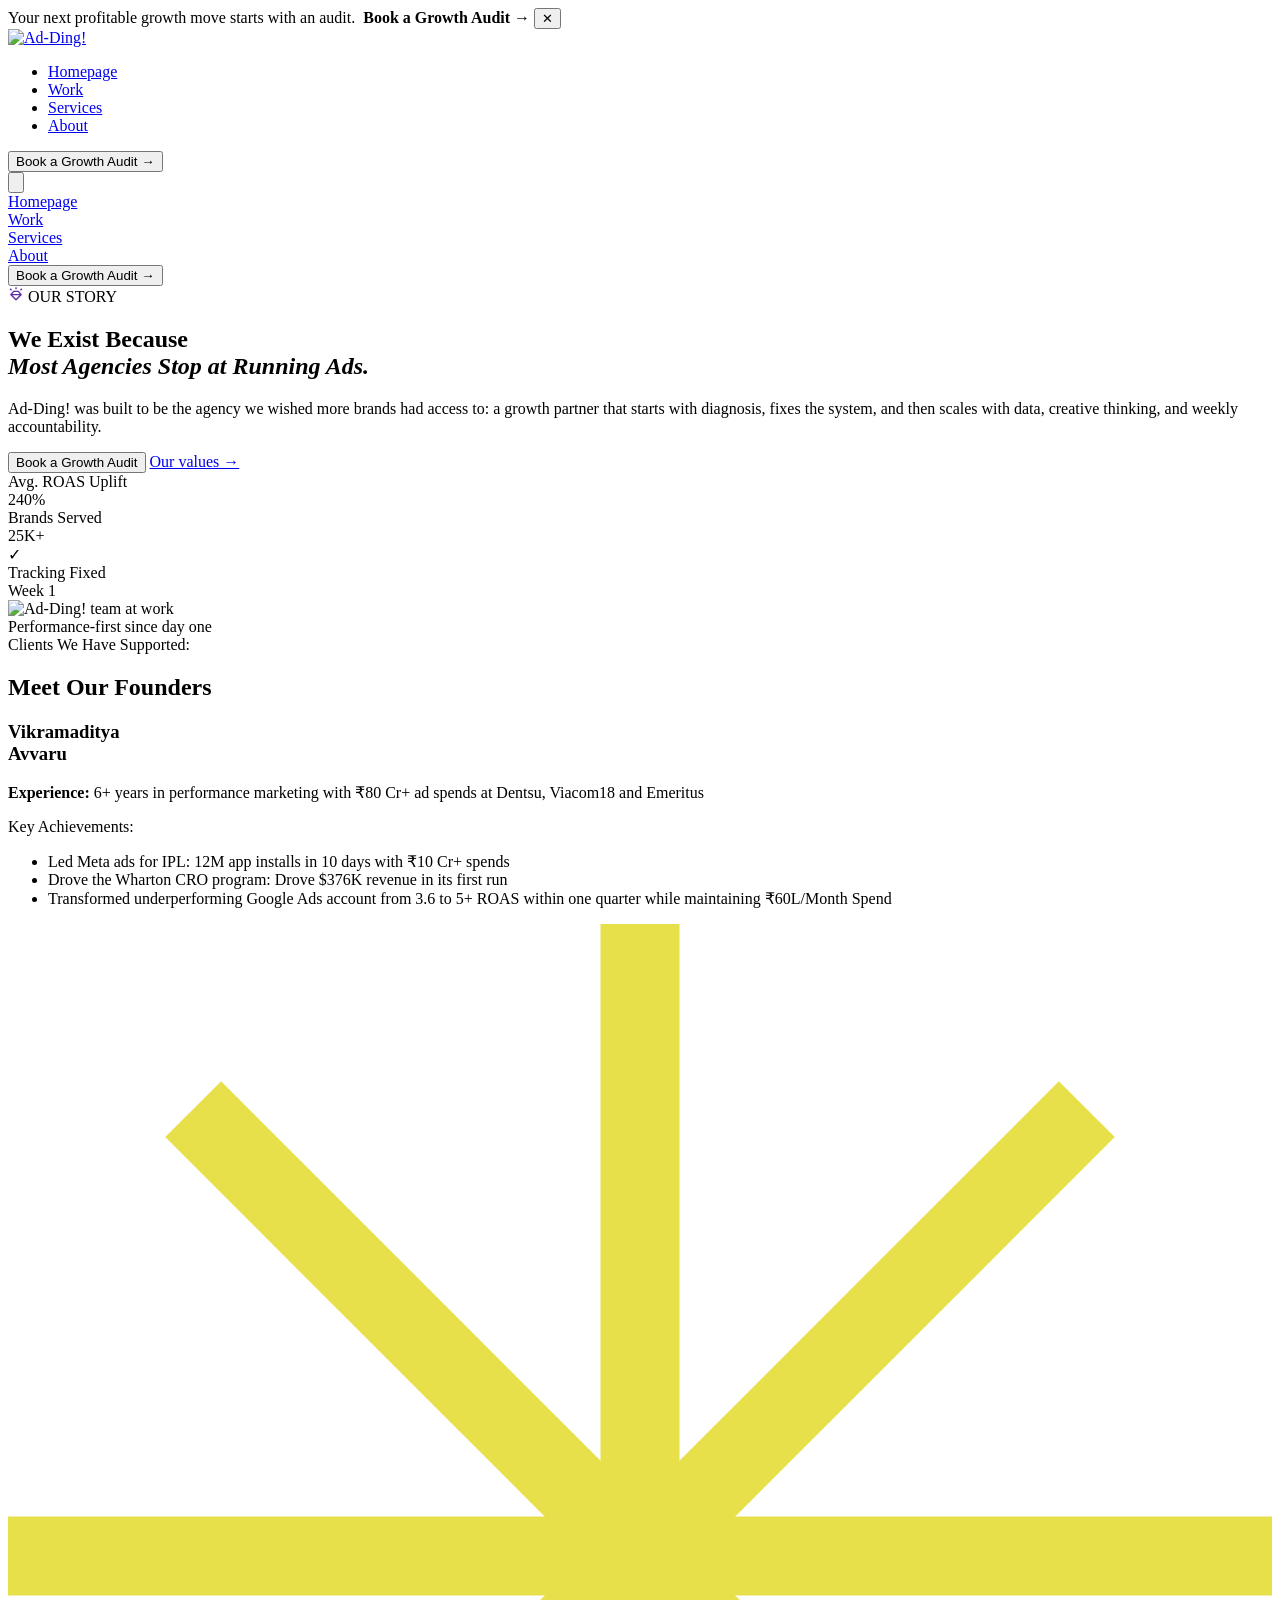
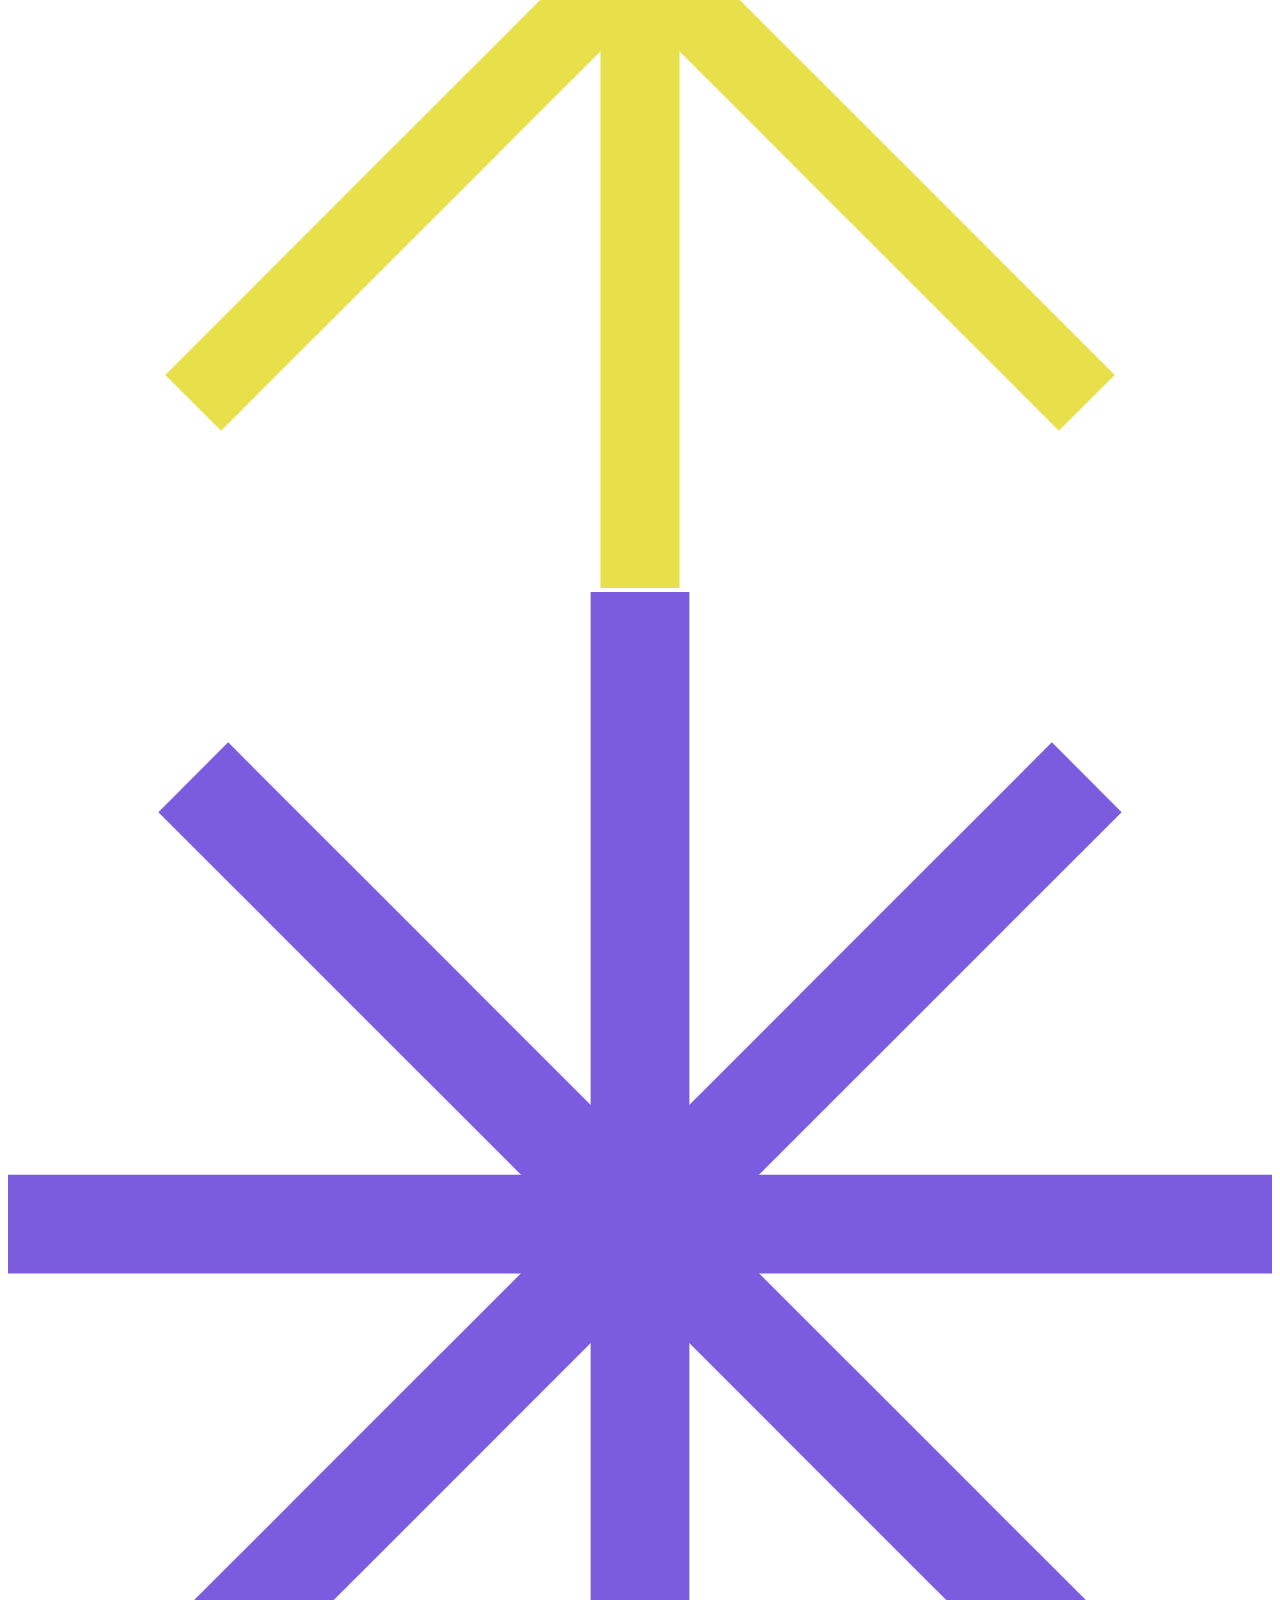
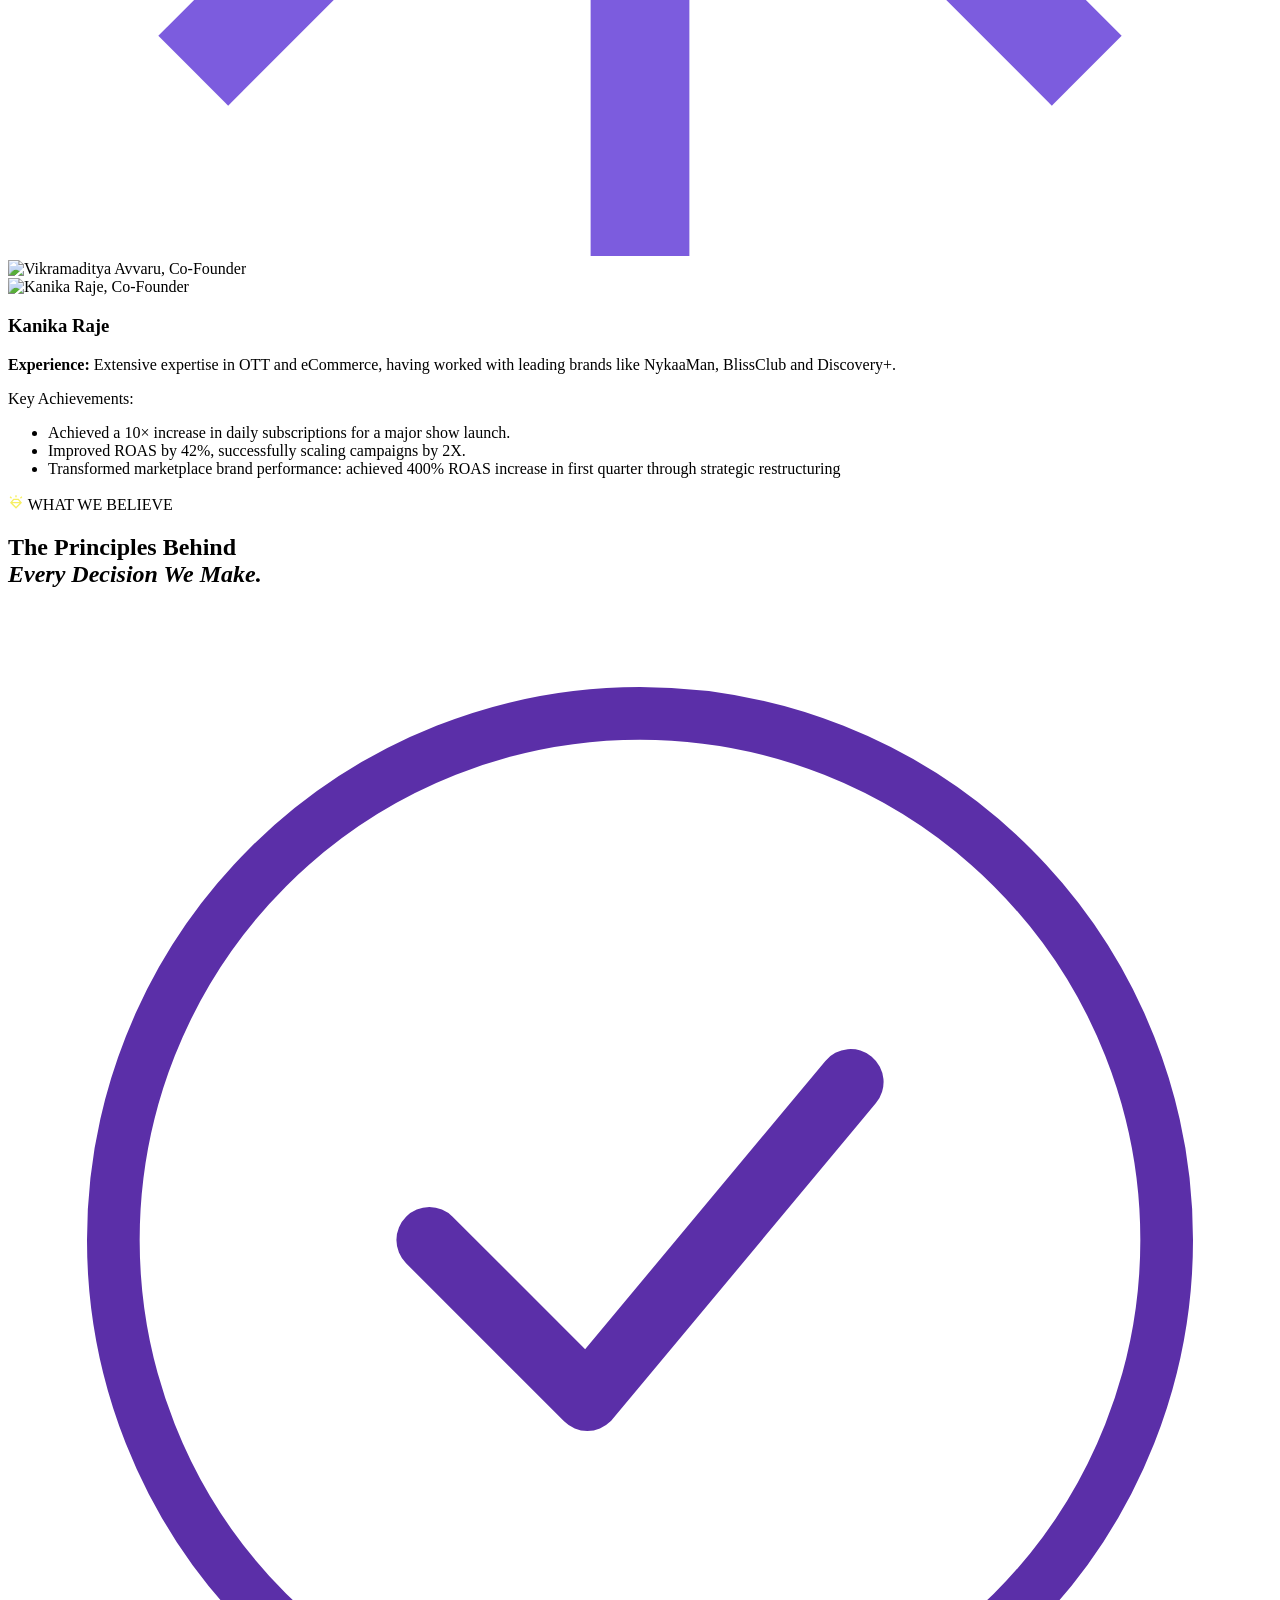
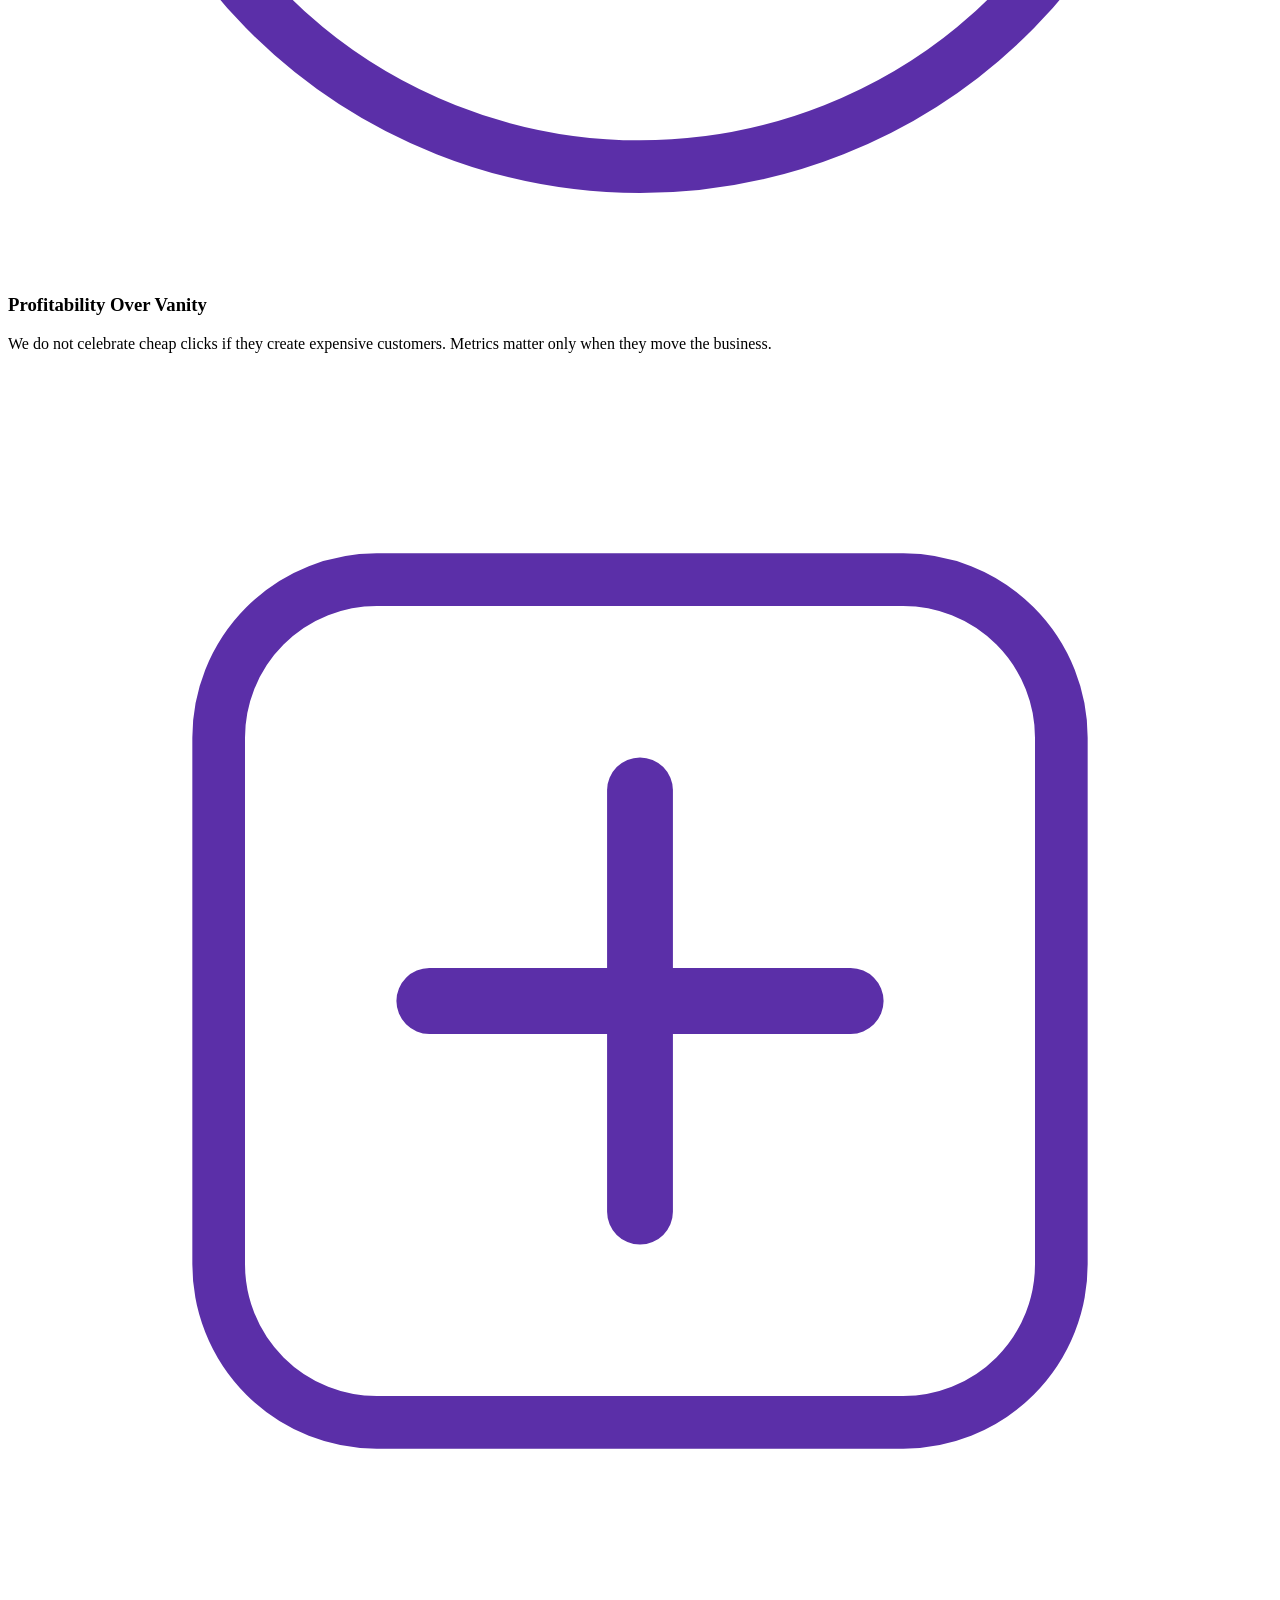
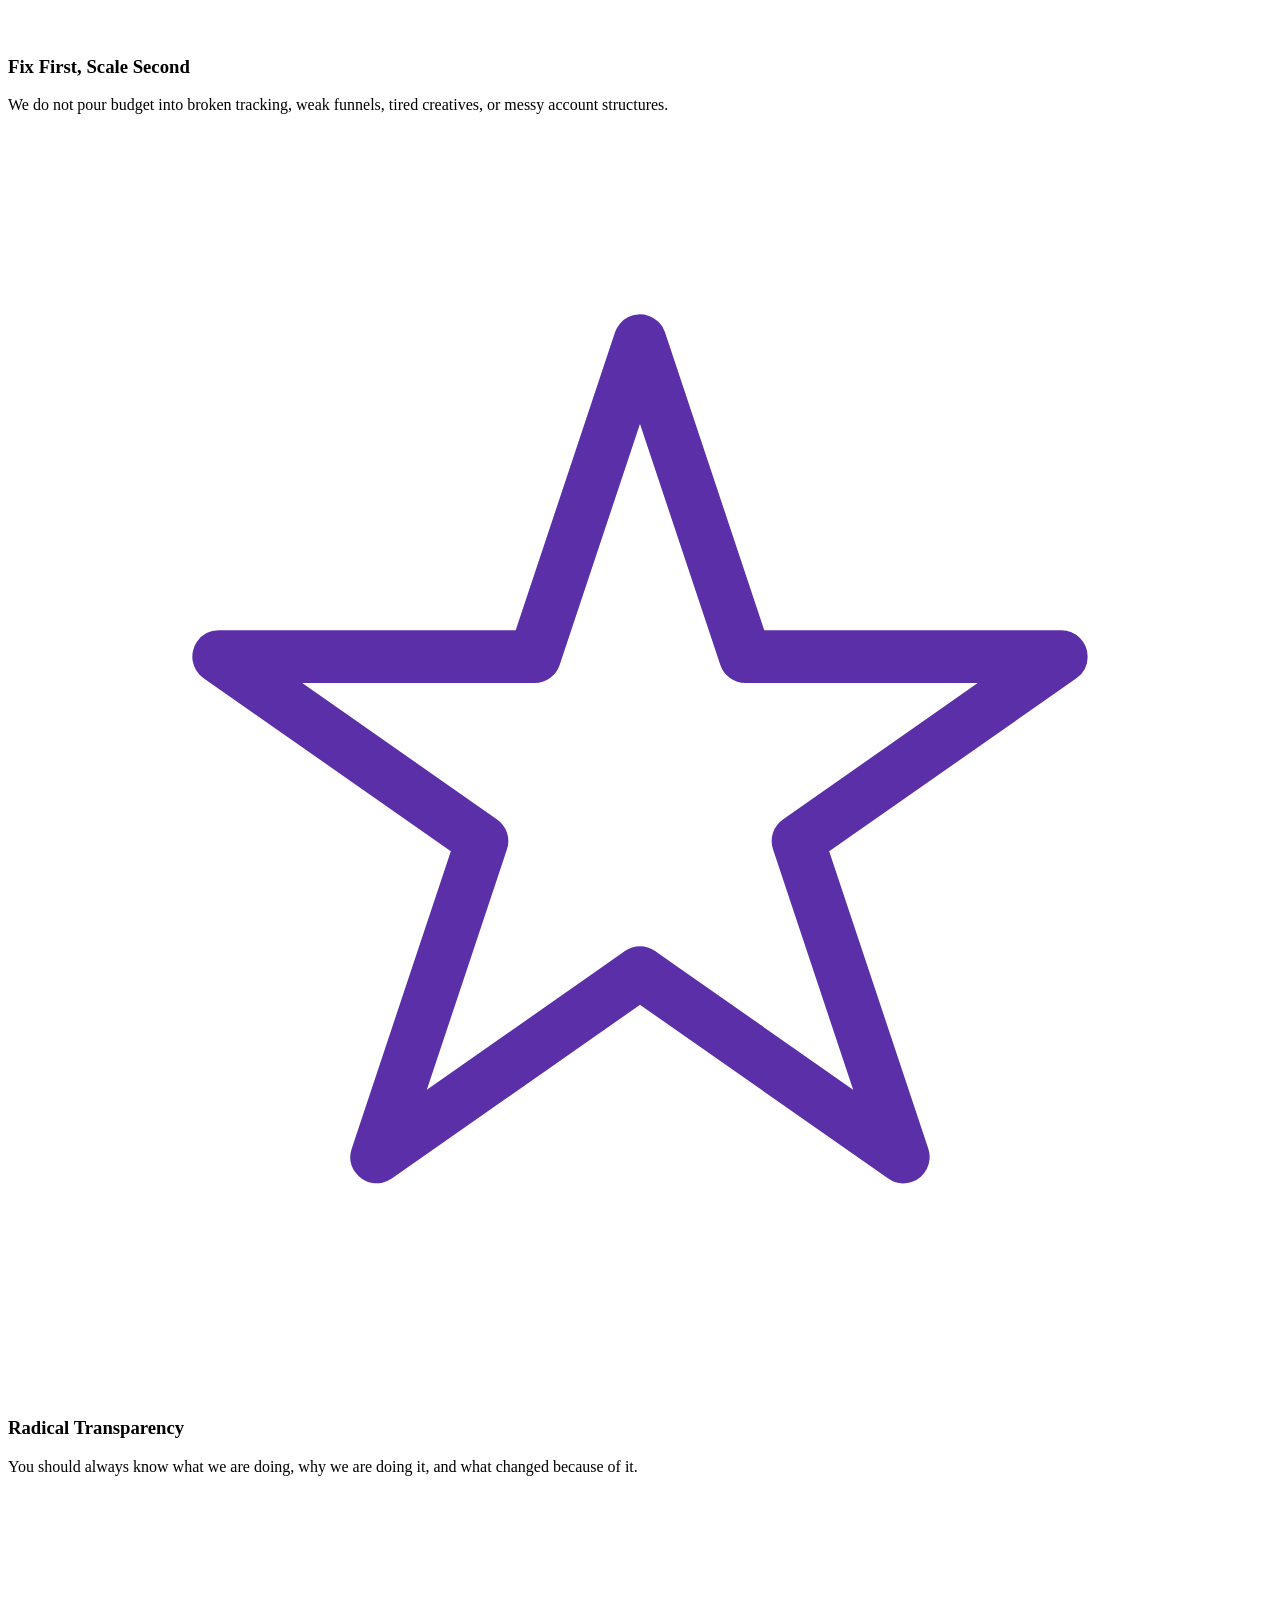
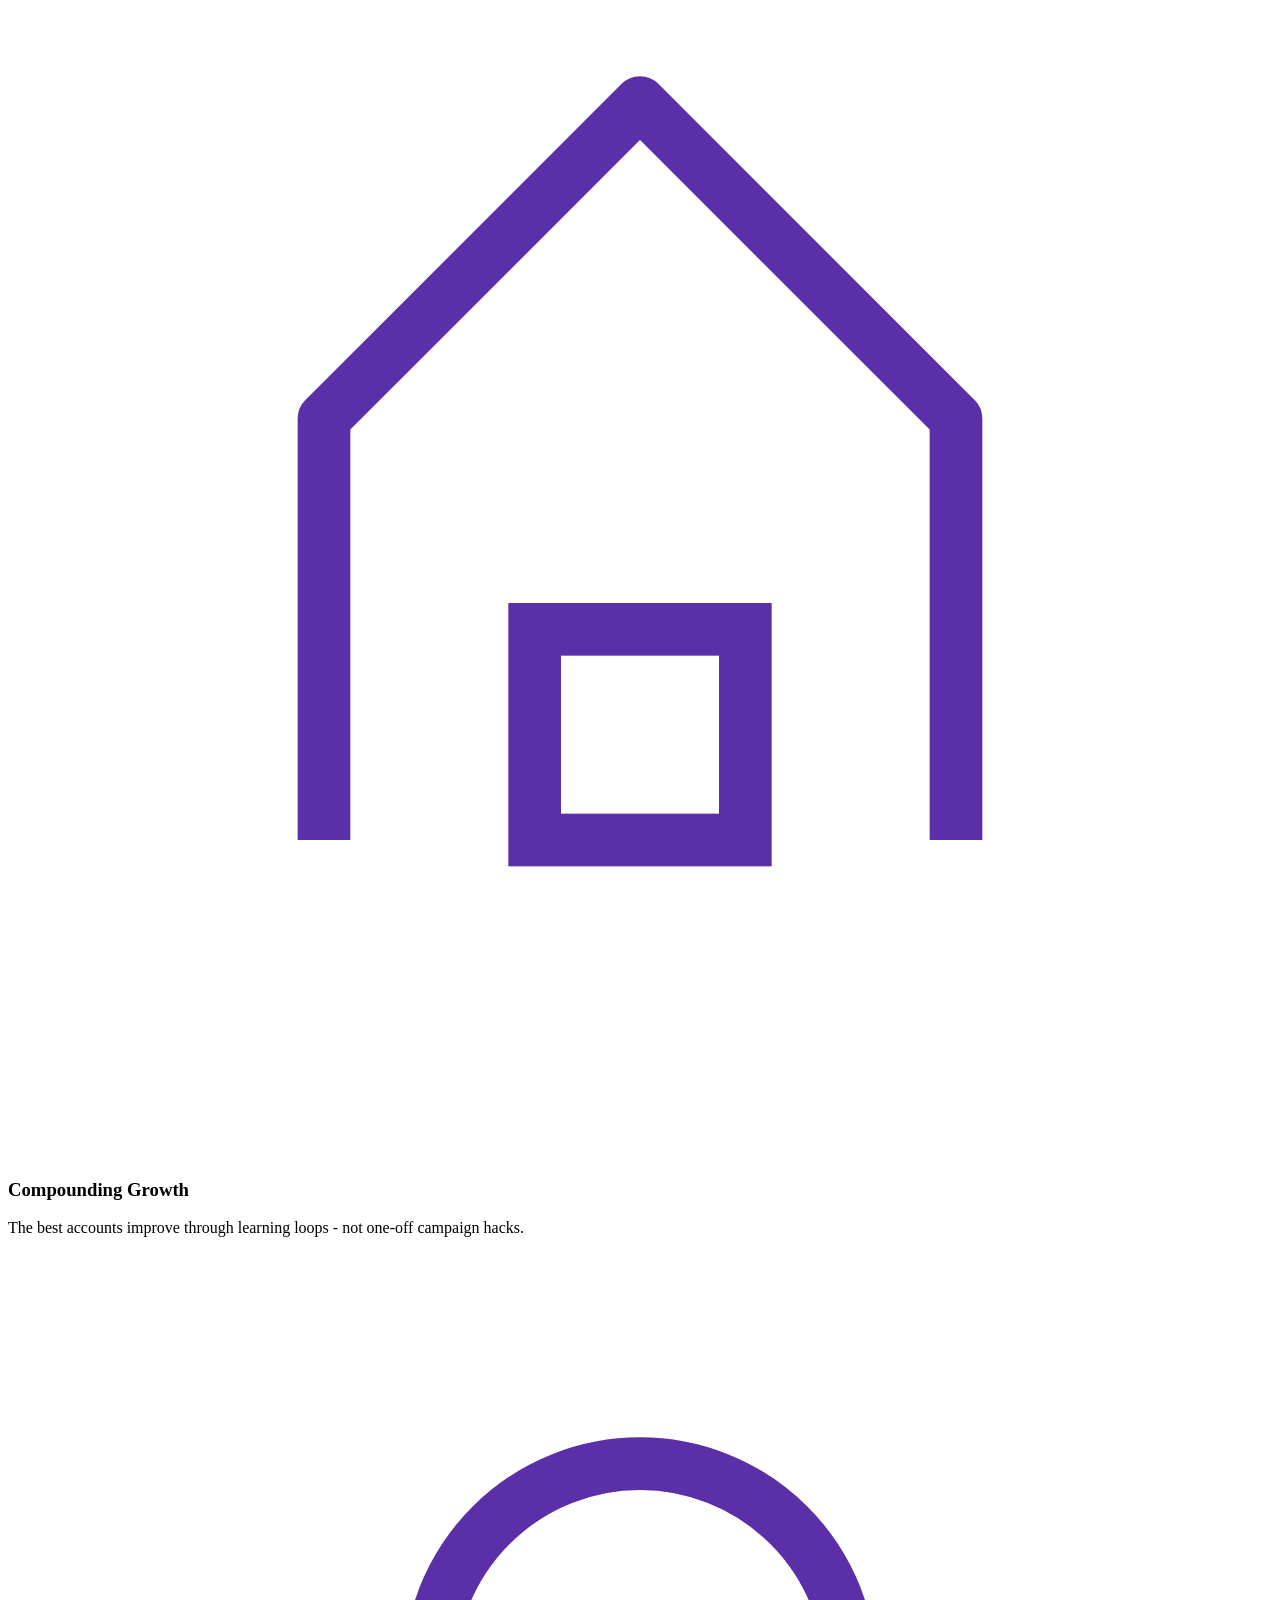
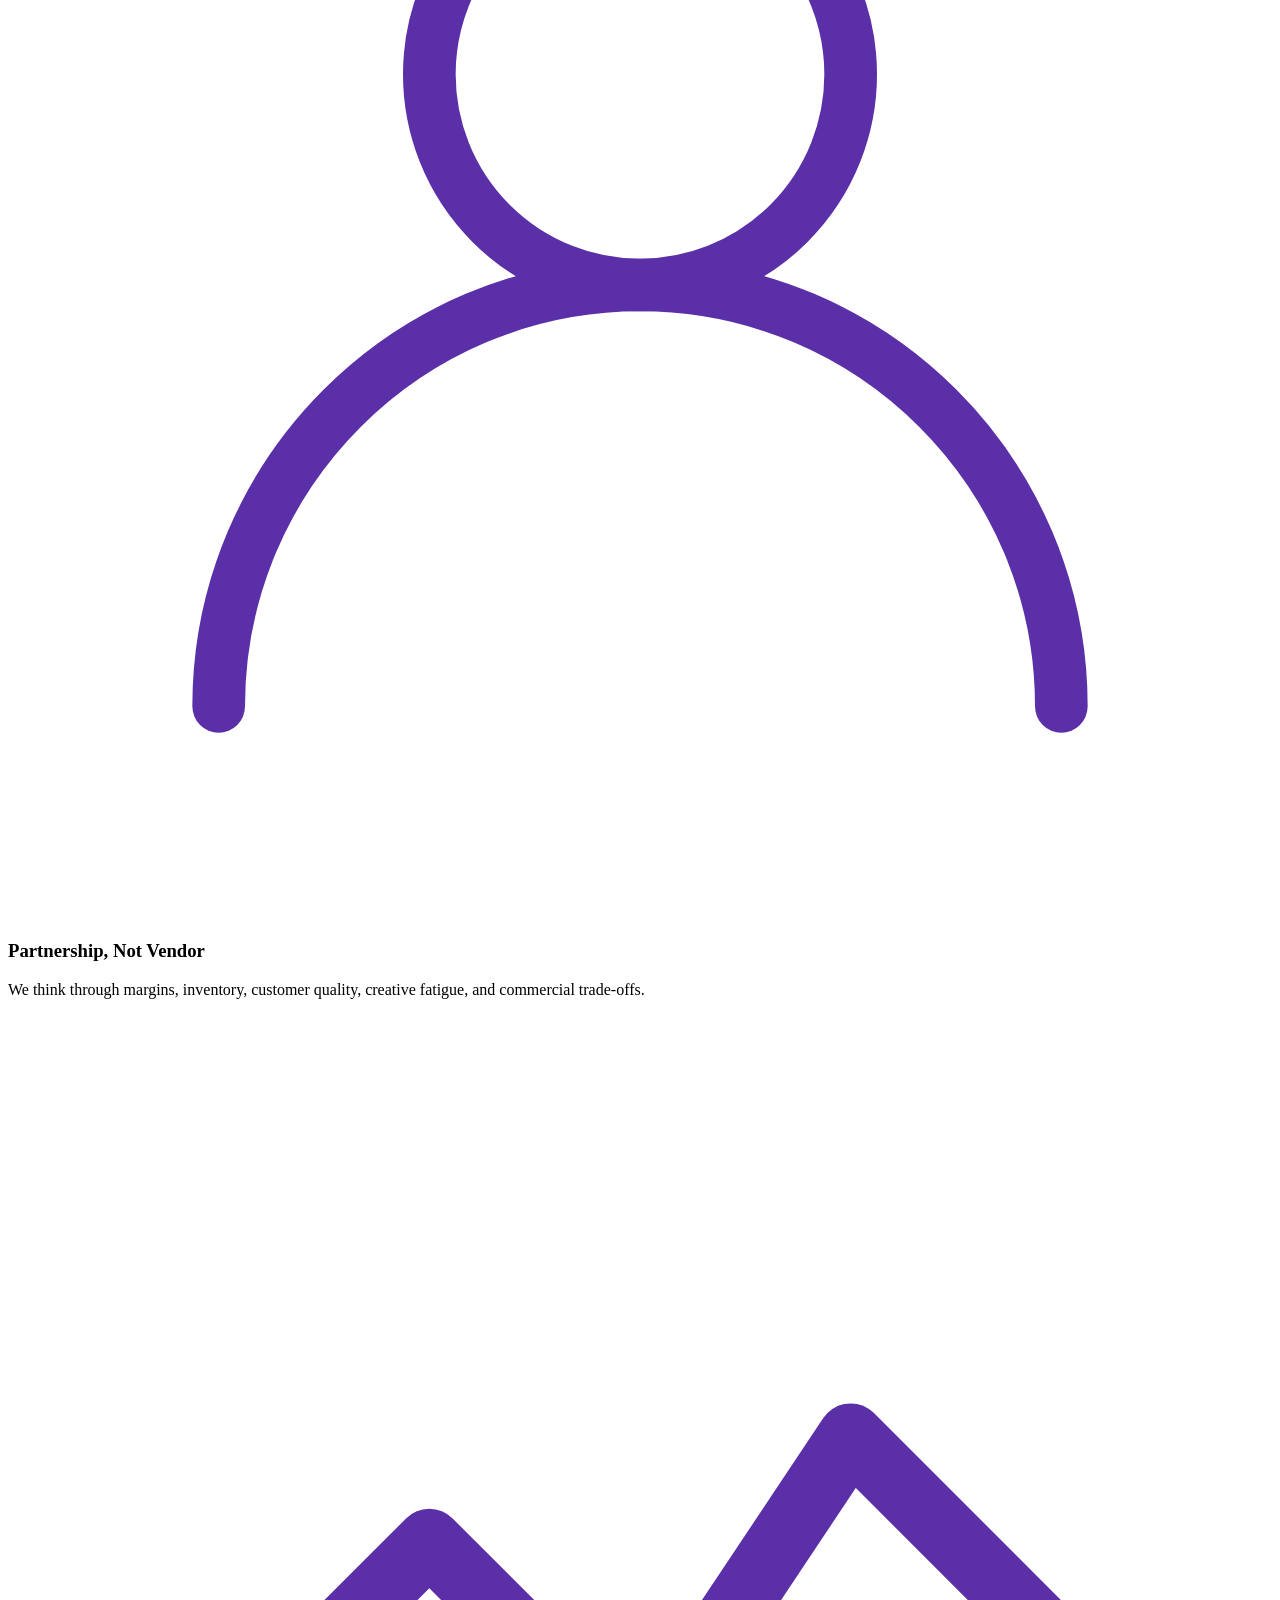
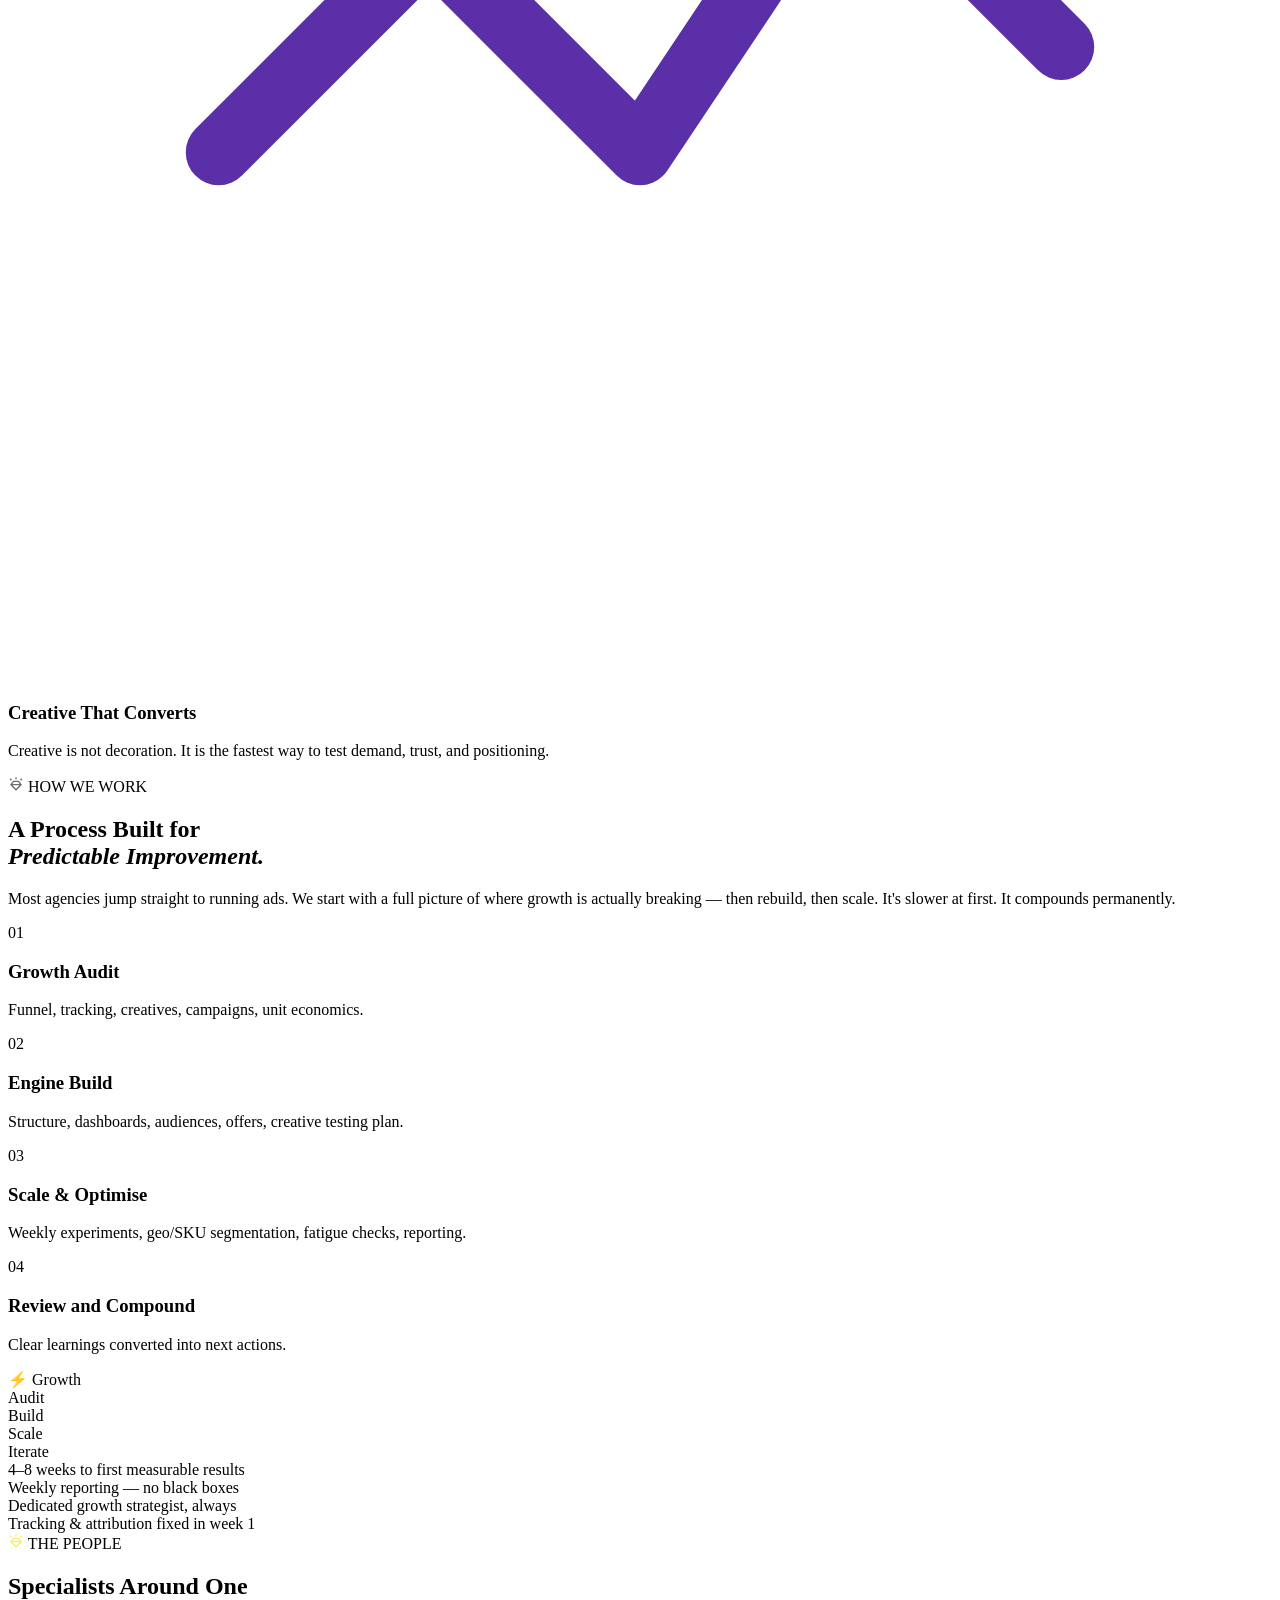
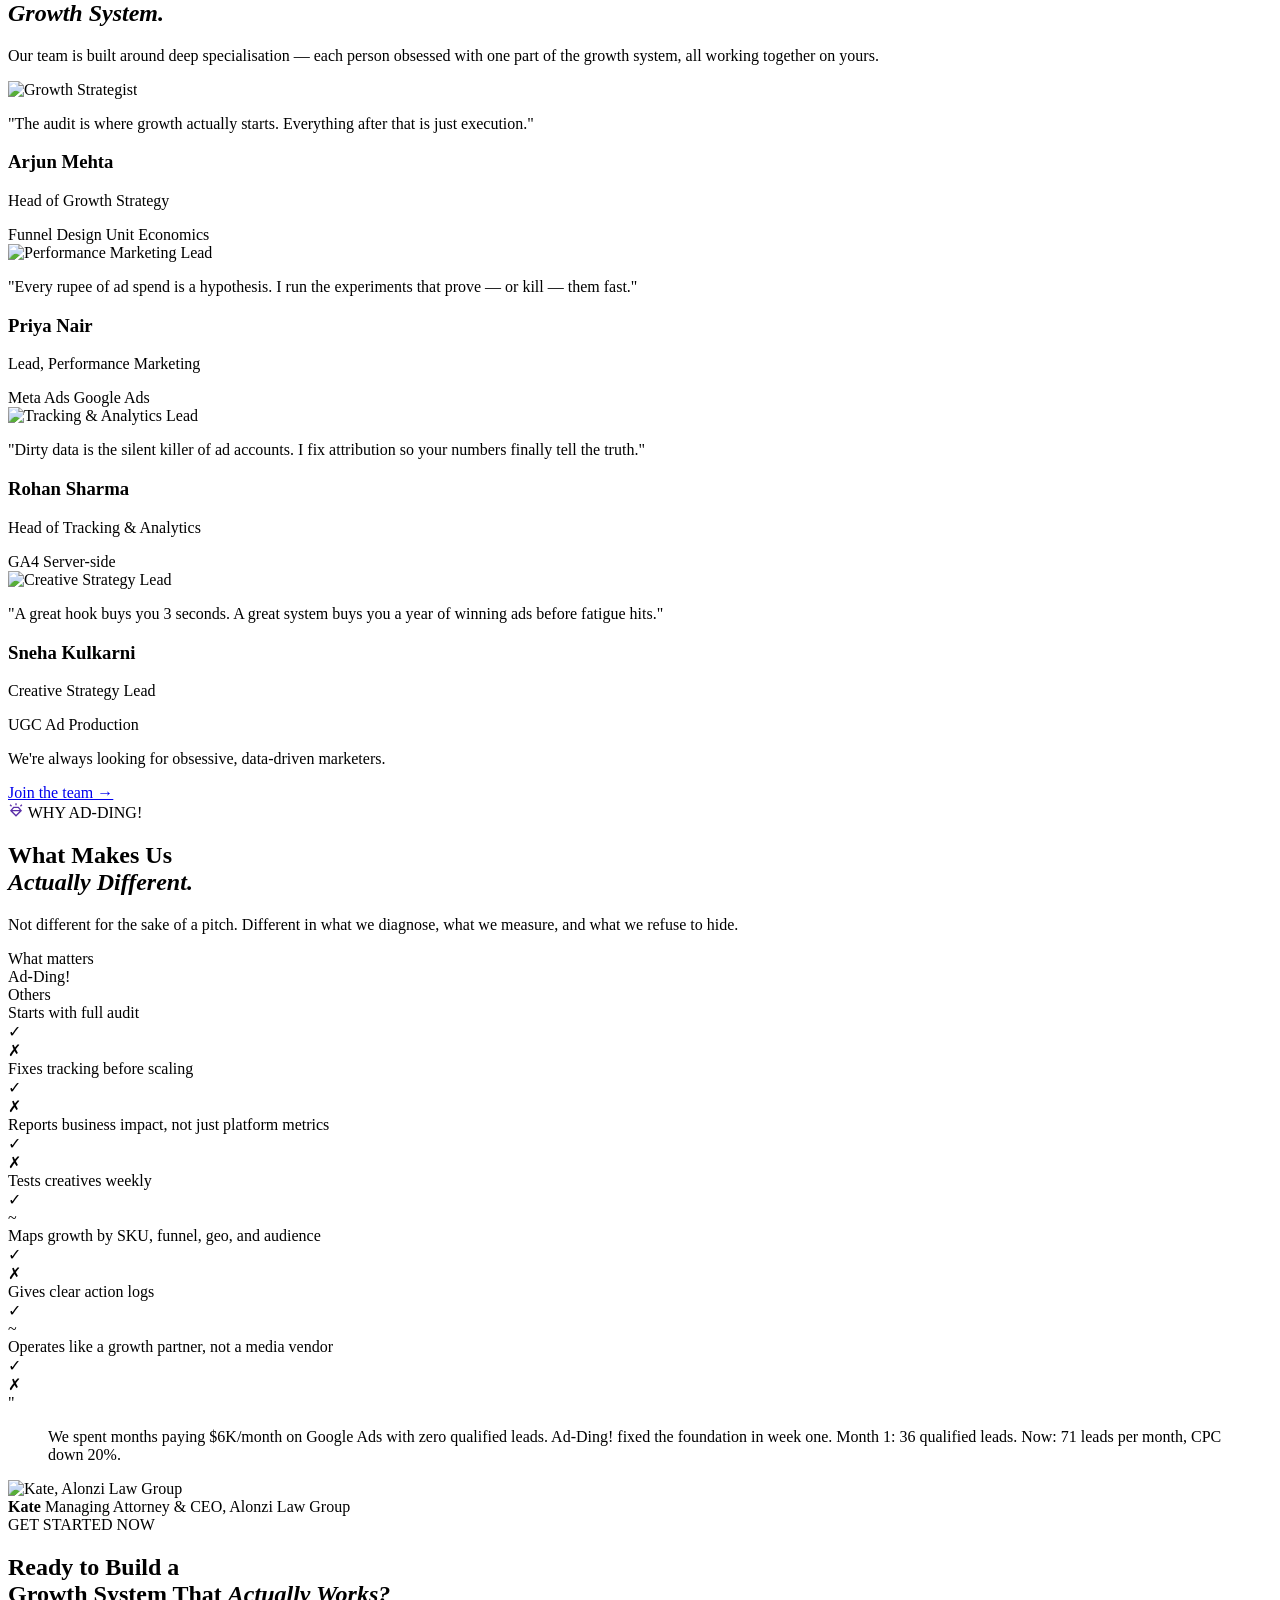
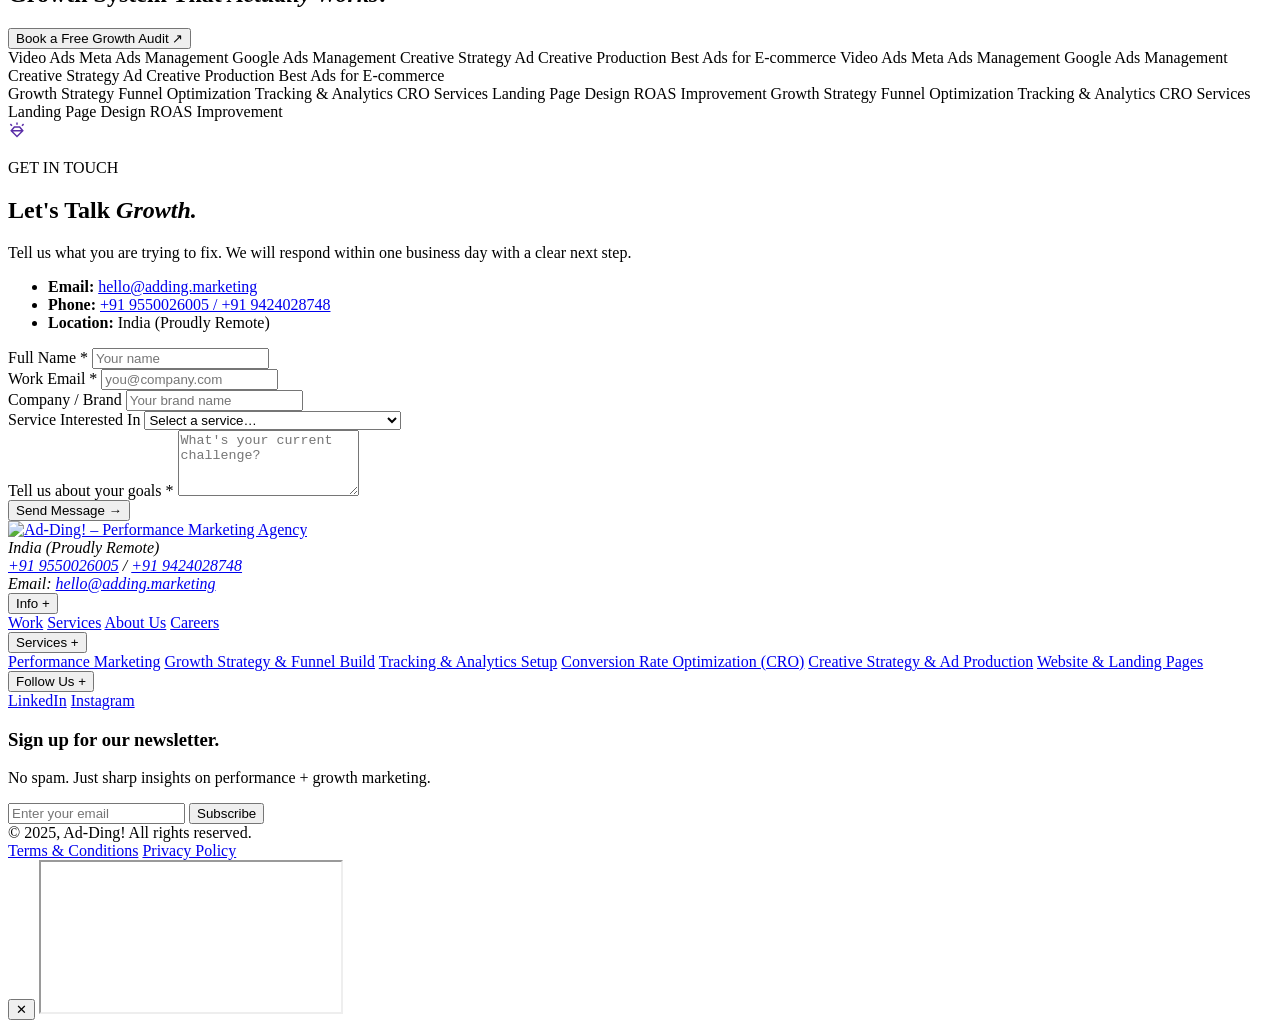
==== commit 1a07d5cf: "Add files via upload" ====
--- a/about.html
+++ b/about.html
@@ -4,14 +4,14 @@
   <meta charset="UTF-8"/>
   <meta name="viewport" content="width=device-width, initial-scale=1.0, viewport-fit=cover"/>
 
-  <title>About – Ad Ding | India's Performance Marketing Agency</title>
-  <meta name="description" content="Meet Ad Ding — the performance marketing agency built for D2C, eCommerce & B2C brands. Our story, values, team, and what makes us different."/>
+  <title>About – Ad-Ding! | India's Performance Marketing Agency</title>
+  <meta name="description" content="Meet Ad-Ding! — the performance marketing agency built for D2C, eCommerce & B2C brands. Our story, values, team, and what makes us different."/>
   <meta name="robots" content="index, follow"/>
   <link rel="canonical" href="https://www.adding.marketing/about"/>
 
   <meta property="og:type" content="website"/>
   <meta property="og:url" content="https://www.adding.marketing/about"/>
-  <meta property="og:title" content="About Ad Ding – Performance Marketing Agency India"/>
+  <meta property="og:title" content="About Ad-Ding! – Performance Marketing Agency India"/>
   <meta property="og:description" content="We're not just an agency. We're growth partners obsessed with profitable scaling for D2C and eCommerce brands."/>
   <meta property="og:image" content="https://www.adding.marketing/assets/og-image.jpg"/>
 
@@ -27,16 +27,16 @@
 
   <!-- ═══ ANNOUNCEMENT BAR ═══ -->
   <div id="ann-bar" role="banner" aria-label="Promotional announcement">
-    <span>Your next winning ad? We'll build it. Work with us</span>
-    <span class="ann-link" id="ann-cta">&nbsp;<strong>Check it out →</strong></span>
+    <span>Your next profitable growth move starts with an audit.</span>
+    <span class="ann-link" id="ann-cta">&nbsp;<strong>Book a Growth Audit →</strong></span>
     <button class="ann-close" id="ann-close" aria-label="Close announcement">✕</button>
   </div>
 
   <!-- ═══ NAVBAR ═══ -->
   <nav id="navbar" aria-label="Primary navigation">
     <div class="nav-inner">
-      <a href="index.html" class="nav-logo" aria-label="Ad Ding – Home">
-        <img src="assets/logos/Ad Ding white logo.png" alt="Ad Ding" class="nav-logo-img" width="150" height="50"/>
+      <a href="index.html" class="nav-logo" aria-label="Ad-Ding! – Home">
+        <img src="assets/logos/Ad Ding white logo.png" alt="Ad-Ding!" class="nav-logo-img" width="150" height="50"/>
       </a>
       <ul class="nav-links" role="list">
         <li><a href="index.html">Homepage</a></li>
@@ -45,19 +45,7 @@
         <li><a href="about.html" aria-current="page">About</a></li>
       </ul>
       <div class="nav-right">
-        <div class="lang-select">
-          <button class="lang-btn" aria-haspopup="listbox" aria-expanded="false" aria-label="Select language">
-            <svg width="14" height="14" viewBox="0 0 24 24" fill="none" stroke="currentColor" stroke-width="2" aria-hidden="true"><circle cx="12" cy="12" r="10"/><path d="M2 12h20M12 2a15.3 15.3 0 0 1 4 10 15.3 15.3 0 0 1-4 10 15.3 15.3 0 0 1-4-10 15.3 15.3 0 0 1 4-10z"/></svg>
-            En <span aria-hidden="true">▾</span>
-          </button>
-          <div class="lang-menu" role="listbox" aria-label="Language options">
-            <button role="option" data-lang="en">🇺🇸 En</button>
-            <button role="option" data-lang="fr">🇫🇷 Fr</button>
-            <button role="option" data-lang="es">🇪🇸 Es</button>
-            <button role="option" data-lang="tr">🇹🇷 Tr</button>
-          </div>
-        </div>
-        <button class="btn-demo" onclick="openModal()" aria-label="Book a demo">Book a demo</button>
+        <button class="btn-demo" onclick="openModal()" aria-label="Book a Growth Audit">Book a Growth Audit →</button>
       </div>
       <button class="hamburger" id="hamburger" aria-label="Open mobile menu" aria-expanded="false" aria-controls="mobile-menu">
         <svg viewBox="0 0 24 24" fill="none" stroke="currentColor" stroke-width="2.5" aria-hidden="true">
@@ -73,36 +61,28 @@
     <div class="mobile-menu-item"><a href="work.html">Work</a></div>
     <div class="mobile-menu-item"><a href="services.html">Services</a></div>
     <div class="mobile-menu-item"><a href="about.html">About</a></div>
-    <div class="mobile-lang">
-      <select aria-label="Select language">
-        <option value="en">🌐 En</option>
-        <option value="fr">🇫🇷 Fr</option>
-        <option value="es">🇪🇸 Es</option>
-        <option value="tr">🇹🇷 Tr</option>
-      </select>
-    </div>
-    <div class="mobile-menu-actions">
-      <button class="btn-demo" onclick="openModal()">Book a demo</button>
+<div class="mobile-menu-actions">
+      <button class="btn-demo" onclick="openModal()">Book a Growth Audit →</button>
     </div>
   </div>
 
   <!-- ═══ ABOUT HERO ═══ -->
-  <section class="about-hero" aria-label="About Ad Ding">
+  <section class="about-hero" aria-label="About Ad-Ding!">
     <div class="about-hero-noise" aria-hidden="true"></div>
     <div class="about-hero-grid" aria-hidden="true"></div>
     <div class="about-hero-inner">
       <div class="about-hero-eyebrow reveal">
-        <svg xmlns="http://www.w3.org/2000/svg" height="16px" viewBox="0 -960 960 960" width="16px" fill="#6d6d6d" aria-hidden="true">
+        <svg xmlns="http://www.w3.org/2000/svg" height="16px" viewBox="0 -960 960 960" width="16px" fill="#5b2fa8" aria-hidden="true">
           <path d="M480-80 120-436l200-244h320l200 244L480-80ZM183-680l-85-85 57-56 85 85-57 56Zm257-80v-120h80v120h-80Zm335 80-57-57 85-85 57 57-85 85ZM480-192l210-208H270l210 208ZM358-600l-99 120h442l-99-120H358Z"/>
         </svg>
         <span>OUR STORY</span>
       </div>
       <h1 class="about-hero-title reveal">
         We Exist Because<br>
-        <em>Most Agencies Don't Work.</em>
+        <em>Most Agencies Stop at Running Ads.</em>
       </h1>
       <p class="about-hero-sub reveal">
-        Ad Ding was built by marketers who got tired of watching brands burn budgets on vanity metrics. We fix what's broken, then scale what's working — obsessively, every month.
+        Ad-Ding! was built to be the agency we wished more brands had access to: a growth partner that starts with diagnosis, fixes the system, and then scales with data, creative thinking, and weekly accountability.
       </p>
       <div class="about-hero-btns reveal">
         <button class="btn-hero-demo" onclick="openModal()">Book a Growth Audit</button>
@@ -128,7 +108,7 @@
         <div class="ahc-sub">Week 1</div>
       </div>
       <div class="about-hero-img-wrap">
-        <img src="https://cdn.prod.website-files.com/64b11f315314a4ef84c12744/69e220c8eb91da114430d0eb_image%20(11)_!.webp" alt="Ad Ding team at work" loading="lazy"/>
+        <img src="https://cdn.prod.website-files.com/64b11f315314a4ef84c12744/69e220c8eb91da114430d0eb_image%20(11)_!.webp" alt="Ad-Ding! team at work" loading="lazy"/>
         <div class="about-hero-img-badge">
           <span class="badge-dot"></span>
           Performance-first since day one
@@ -147,12 +127,105 @@
     </div>
   </section>
 
+  <!-- ═══ FOUNDERS SECTION ═══ -->
+<section class="founders-section" aria-label="Meet our founders">
+
+  <!-- Decorative background blobs -->
+  <div class="fdr-blob fdr-blob--tl" aria-hidden="true"></div>
+  <div class="fdr-blob fdr-blob--br" aria-hidden="true"></div>
+
+  <!-- Heading -->
+  <h2 class="fdr-heading">Meet Our Founders</h2>
+
+  <!-- Main layout: [left-bio] [photos] [right-bio] -->
+  <div class="fdr-body">
+
+    <!-- LEFT: Vikramaditya -->
+    <div class="fdr-bio fdr-bio--left" aria-label="Vikramaditya Avvaru">
+      <h3 class="fdr-name">Vikramaditya<br>Avvaru</h3>
+      <p class="fdr-text">
+        <strong class="fdr-label">Experience:</strong>
+        6+ years in performance marketing with ₹80 Cr+ ad spends at Dentsu, Viacom18 and Emeritus
+      </p>
+      <div class="fdr-achievements">
+        <p class="fdr-label">Key Achievements:</p>
+        <ul>
+          <li>Led Meta ads for IPL: 12M app installs in 10 days with ₹10 Cr+ spends</li>
+          <li>Drove the Wharton CRO program: Drove $376K revenue in its first run</li>
+          <li>Transformed underperforming Google Ads account from 3.6 to 5+ ROAS within one quarter while maintaining ₹60L/Month Spend</li>
+        </ul>
+      </div>
+    </div>
+
+    <!-- CENTER: Photos with overlapping circles -->
+    <div class="fdr-photos" aria-hidden="true">
+      <!-- Starburst decorations -->
+      <div class="fdr-star fdr-star--1">
+        <svg viewBox="0 0 40 40" fill="none" xmlns="http://www.w3.org/2000/svg">
+          <line x1="20" y1="0" x2="20" y2="40" stroke="#e8e04a" stroke-width="2.5"/>
+          <line x1="0" y1="20" x2="40" y2="20" stroke="#e8e04a" stroke-width="2.5"/>
+          <line x1="5.86" y1="5.86" x2="34.14" y2="34.14" stroke="#e8e04a" stroke-width="2.5"/>
+          <line x1="34.14" y1="5.86" x2="5.86" y2="34.14" stroke="#e8e04a" stroke-width="2.5"/>
+        </svg>
+      </div>
+      <div class="fdr-star fdr-star--2">
+        <svg viewBox="0 0 32 32" fill="none" xmlns="http://www.w3.org/2000/svg">
+          <line x1="16" y1="0" x2="16" y2="32" stroke="#7c5cde" stroke-width="2.5"/>
+          <line x1="0" y1="16" x2="32" y2="16" stroke="#7c5cde" stroke-width="2.5"/>
+          <line x1="4.69" y1="4.69" x2="27.31" y2="27.31" stroke="#7c5cde" stroke-width="2.5"/>
+          <line x1="27.31" y1="4.69" x2="4.69" y2="27.31" stroke="#7c5cde" stroke-width="2.5"/>
+        </svg>
+      </div>
+
+      <!-- Photo 1: Vikramaditya (bottom-left, heart-ish) -->
+      <div class="fdr-photo-frame fdr-photo-frame--1">
+        <div class="fdr-photo-inner">
+          <img
+            src="https://i.pravatar.cc/400?img=68"
+            alt="Vikramaditya Avvaru, Co-Founder"
+            loading="lazy"
+          />
+        </div>
+      </div>
+
+      <!-- Photo 2: Kanika (top-right, larger circle) -->
+      <div class="fdr-photo-frame fdr-photo-frame--2">
+        <div class="fdr-photo-inner">
+          <img
+            src="https://i.pravatar.cc/400?img=47"
+            alt="Kanika Raje, Co-Founder"
+            loading="lazy"
+          />
+        </div>
+      </div>
+    </div>
+
+    <!-- RIGHT: Kanika -->
+    <div class="fdr-bio fdr-bio--right" aria-label="Kanika Raje">
+      <h3 class="fdr-name">Kanika Raje</h3>
+      <p class="fdr-text">
+        <strong class="fdr-label">Experience:</strong>
+        Extensive expertise in OTT and eCommerce, having worked with leading brands like NykaaMan, BlissClub and Discovery+.
+      </p>
+      <div class="fdr-achievements">
+        <p class="fdr-label">Key Achievements:</p>
+        <ul>
+          <li>Achieved a 10× increase in daily subscriptions for a major show launch.</li>
+          <li>Improved ROAS by 42%, successfully scaling campaigns by 2X.</li>
+          <li>Transformed marketplace brand performance: achieved 400% ROAS increase in first quarter through strategic restructuring</li>
+        </ul>
+      </div>
+    </div>
+
+  </div>
+</section>
+
   <!-- ═══ ORIGIN STORY ═══ -->
-  <section class="about-origin" aria-label="Our origin story">
+  <!-- <section class="about-origin" aria-label="Our origin story">
     <div class="about-origin-inner">
       <div class="about-origin-left reveal">
         <div class="about-section-eyebrow">
-          <svg xmlns="http://www.w3.org/2000/svg" height="16px" viewBox="0 -960 960 960" width="16px" fill="#6d6d6d" aria-hidden="true">
+          <svg xmlns="http://www.w3.org/2000/svg" height="16px" viewBox="0 -960 960 960" width="16px" fill="#f6ef63" aria-hidden="true">
             <path d="M480-80 120-436l200-244h320l200 244L480-80ZM183-680l-85-85 57-56 85 85-57 56Zm257-80v-120h80v120h-80Zm335 80-57-57 85-85 57 57-85 85ZM480-192l210-208H270l210 208ZM358-600l-99 120h442l-99-120H358Z"/>
           </svg>
           <span>HOW WE STARTED</span>
@@ -162,7 +235,7 @@
           <em>Built for Results.</em>
         </h2>
         <p class="about-section-body">
-          Ad Ding started when our founders kept seeing the same pattern: smart brands with great products stuck in loops of wasted ad spend, broken tracking, and agencies that reported activity instead of growth.
+          Ad-Ding! started when our founders kept seeing the same pattern: smart brands with great products stuck in loops of wasted ad spend, broken tracking, and agencies that reported activity instead of growth.
         </p>
         <p class="about-section-body">
           So we built the agency we wished existed — one that starts with a full diagnostic, rebuilds the engine from the ground up, then scales with data, creativity, and relentless experimentation.
@@ -193,18 +266,18 @@
         <div class="origin-quote-card">
           <div class="oqc-quote-mark" aria-hidden="true">"</div>
           <blockquote class="oqc-text">Most agencies scale ad spend. We scale profitable growth. That's a fundamentally different job.</blockquote>
-          <div class="oqc-author">— Ad Ding Founders</div>
-        </div>
-      </div>
-    </div>
-  </section>
+          <div class="oqc-author">— Ad-Ding! Founders</div>
+        </div>
+      </div>
+    </div>
+  </section> -->
 
   <!-- ═══ VALUES ═══ -->
   <section id="our-values" class="about-values" aria-label="Our values">
     <div class="about-values-inner">
       <div class="about-values-header reveal">
         <div class="about-section-eyebrow about-section-eyebrow--light">
-          <svg xmlns="http://www.w3.org/2000/svg" height="16px" viewBox="0 -960 960 960" width="16px" fill="#6d6d6d" aria-hidden="true">
+          <svg xmlns="http://www.w3.org/2000/svg" height="16px" viewBox="0 -960 960 960" width="16px" fill="#f6ef63" aria-hidden="true">
             <path d="M480-80 120-436l200-244h320l200 244L480-80ZM183-680l-85-85 57-56 85 85-57 56Zm257-80v-120h80v120h-80Zm335 80-57-57 85-85 57 57-85 85ZM480-192l210-208H270l210 208ZM358-600l-99 120h442l-99-120H358Z"/>
           </svg>
           <span>WHAT WE BELIEVE</span>
@@ -218,45 +291,45 @@
       <div class="values-grid" role="list">
         <article class="value-card reveal" role="listitem">
           <div class="value-icon" aria-hidden="true">
-            <svg viewBox="0 0 48 48" fill="none"><circle cx="24" cy="24" r="20" stroke="#c8f02d" stroke-width="2"/><path d="M16 24l6 6 10-12" stroke="#c8f02d" stroke-width="2.5" stroke-linecap="round" stroke-linejoin="round"/></svg>
+            <svg viewBox="0 0 48 48" fill="none"><circle cx="24" cy="24" r="20" stroke="#5b2fa8" stroke-width="2"/><path d="M16 24l6 6 10-12" stroke="#5b2fa8" stroke-width="2.5" stroke-linecap="round" stroke-linejoin="round"/></svg>
           </div>
           <h3 class="value-title">Profitability Over Vanity</h3>
-          <p class="value-desc">ROAS, CPC, and impressions mean nothing if contribution margins are bleeding. We optimise for real business outcomes — not metrics that look good in a deck.</p>
+          <p class="value-desc">We do not celebrate cheap clicks if they create expensive customers. Metrics matter only when they move the business.</p>
         </article>
         <article class="value-card reveal" role="listitem">
           <div class="value-icon" aria-hidden="true">
-            <svg viewBox="0 0 48 48" fill="none"><rect x="8" y="8" width="32" height="32" rx="6" stroke="#c8f02d" stroke-width="2"/><path d="M16 24h16M24 16v16" stroke="#c8f02d" stroke-width="2.5" stroke-linecap="round"/></svg>
+            <svg viewBox="0 0 48 48" fill="none"><rect x="8" y="8" width="32" height="32" rx="6" stroke="#5b2fa8" stroke-width="2"/><path d="M16 24h16M24 16v16" stroke="#5b2fa8" stroke-width="2.5" stroke-linecap="round"/></svg>
           </div>
           <h3 class="value-title">Fix First, Scale Second</h3>
-          <p class="value-desc">We never pour more budget into a broken system. Every engagement starts with a full diagnostic — tracking, funnel, creatives, and unit economics — before we touch spend.</p>
+          <p class="value-desc">We do not pour budget into broken tracking, weak funnels, tired creatives, or messy account structures.</p>
         </article>
         <article class="value-card reveal" role="listitem">
           <div class="value-icon" aria-hidden="true">
-            <svg viewBox="0 0 48 48" fill="none"><path d="M24 8l4 12h12l-10 7 4 12-10-7-10 7 4-12L8 20h12z" stroke="#c8f02d" stroke-width="2" stroke-linejoin="round"/></svg>
+            <svg viewBox="0 0 48 48" fill="none"><path d="M24 8l4 12h12l-10 7 4 12-10-7-10 7 4-12L8 20h12z" stroke="#5b2fa8" stroke-width="2" stroke-linejoin="round"/></svg>
           </div>
           <h3 class="value-title">Radical Transparency</h3>
-          <p class="value-desc">You'll always know what we're doing, why we're doing it, and what it's producing. No black-box reporting, no inflated numbers. Just clear, honest data.</p>
+          <p class="value-desc">You should always know what we are doing, why we are doing it, and what changed because of it.</p>
         </article>
         <article class="value-card reveal" role="listitem">
           <div class="value-icon" aria-hidden="true">
-            <svg viewBox="0 0 48 48" fill="none"><path d="M12 36V20l12-12 12 12v16" stroke="#c8f02d" stroke-width="2" stroke-linejoin="round"/><rect x="20" y="28" width="8" height="8" stroke="#c8f02d" stroke-width="2"/></svg>
+            <svg viewBox="0 0 48 48" fill="none"><path d="M12 36V20l12-12 12 12v16" stroke="#5b2fa8" stroke-width="2" stroke-linejoin="round"/><rect x="20" y="28" width="8" height="8" stroke="#5b2fa8" stroke-width="2"/></svg>
           </div>
           <h3 class="value-title">Compounding Growth</h3>
-          <p class="value-desc">The best growth systems improve every month. We build experimentation loops, creative engines, and tracking infrastructure that compound over time.</p>
+          <p class="value-desc">The best accounts improve through learning loops - not one-off campaign hacks.</p>
         </article>
         <article class="value-card reveal" role="listitem">
           <div class="value-icon" aria-hidden="true">
-            <svg viewBox="0 0 48 48" fill="none"><circle cx="24" cy="16" r="8" stroke="#c8f02d" stroke-width="2"/><path d="M8 40c0-8.837 7.163-16 16-16s16 7.163 16 16" stroke="#c8f02d" stroke-width="2" stroke-linecap="round"/></svg>
+            <svg viewBox="0 0 48 48" fill="none"><circle cx="24" cy="16" r="8" stroke="#5b2fa8" stroke-width="2"/><path d="M8 40c0-8.837 7.163-16 16-16s16 7.163 16 16" stroke="#5b2fa8" stroke-width="2" stroke-linecap="round"/></svg>
           </div>
           <h3 class="value-title">Partnership, Not Vendor</h3>
-          <p class="value-desc">We think like your in-house growth team. We care about your margins, your product, and your customers — not just our retainer.</p>
+          <p class="value-desc">We think through margins, inventory, customer quality, creative fatigue, and commercial trade-offs.</p>
         </article>
         <article class="value-card reveal" role="listitem">
           <div class="value-icon" aria-hidden="true">
-            <svg viewBox="0 0 48 48" fill="none"><path d="M8 28l8-8 8 8 8-12 8 8" stroke="#c8f02d" stroke-width="2.5" stroke-linecap="round" stroke-linejoin="round"/></svg>
+            <svg viewBox="0 0 48 48" fill="none"><path d="M8 28l8-8 8 8 8-12 8 8" stroke="#5b2fa8" stroke-width="2.5" stroke-linecap="round" stroke-linejoin="round"/></svg>
           </div>
           <h3 class="value-title">Creative That Converts</h3>
-          <p class="value-desc">Great creative isn't art for art's sake. It's the right hook, the right message, at the right moment — tested at velocity and refreshed before it fatigues.</p>
+          <p class="value-desc">Creative is not decoration. It is the fastest way to test demand, trust, and positioning.</p>
         </article>
       </div>
     </div>
@@ -274,7 +347,7 @@
         </div>
         <h2 class="about-section-title reveal">
           A Process Built for<br>
-          <em>Predictable Results.</em>
+          <em>Predictable Improvement.</em>
         </h2>
         <p class="about-section-body reveal">
           Most agencies jump straight to running ads. We start with a full picture of where growth is actually breaking — then rebuild, then scale. It's slower at first. It compounds permanently.
@@ -284,21 +357,28 @@
             <div class="ps-num" aria-hidden="true">01</div>
             <div class="ps-content">
               <h3 class="ps-title">Growth Audit</h3>
-              <p class="ps-desc">We tear down your funnel, tracking, creatives, and unit economics. No assumptions — just data and reality.</p>
+              <p class="ps-desc">Funnel, tracking, creatives, campaigns, unit economics.</p>
             </div>
           </div>
           <div class="process-step reveal" role="listitem">
             <div class="ps-num" aria-hidden="true">02</div>
             <div class="ps-content">
               <h3 class="ps-title">Engine Build</h3>
-              <p class="ps-desc">Rebuild campaigns, attribution, creative systems, and audiences so the foundation supports scale instead of breaking under it.</p>
+              <p class="ps-desc">Structure, dashboards, audiences, offers, creative testing plan.</p>
             </div>
           </div>
           <div class="process-step reveal" role="listitem">
             <div class="ps-num" aria-hidden="true">03</div>
             <div class="ps-content">
               <h3 class="ps-title">Scale & Optimise</h3>
-              <p class="ps-desc">Weekly experimentation cycles, geo/SKU segmentation, creative iteration, and efficiency improvements — every single week.</p>
+              <p class="ps-desc">Weekly experiments, geo/SKU segmentation, fatigue checks, reporting.</p>
+            </div>
+          </div>
+          <div class="process-step reveal" role="listitem">
+            <div class="ps-num" aria-hidden="true">04</div>
+            <div class="ps-content">
+              <h3 class="ps-title">Review and Compound</h3>
+              <p class="ps-desc">Clear learnings converted into next actions.</p>
             </div>
           </div>
         </div>
@@ -344,14 +424,14 @@
     <div class="about-team-inner">
       <div class="about-team-header reveal">
         <div class="about-section-eyebrow about-section-eyebrow--light">
-          <svg xmlns="http://www.w3.org/2000/svg" height="16px" viewBox="0 -960 960 960" width="16px" fill="#6d6d6d" aria-hidden="true">
+          <svg xmlns="http://www.w3.org/2000/svg" height="16px" viewBox="0 -960 960 960" width="16px" fill="#f6ef63" aria-hidden="true">
             <path d="M480-80 120-436l200-244h320l200 244L480-80ZM183-680l-85-85 57-56 85 85-57 56Zm257-80v-120h80v120h-80Zm335 80-57-57 85-85 57 57-85 85ZM480-192l210-208H270l210 208ZM358-600l-99 120h442l-99-120H358Z"/>
           </svg>
           <span>THE PEOPLE</span>
         </div>
         <h2 class="about-section-title about-section-title--dark">
-          Specialists, Not Generalists.<br>
-          <em>In Every Discipline.</em>
+          Specialists Around One<br>
+          <em>Growth System.</em>
         </h2>
         <p class="about-section-body about-section-body--dark">
           Our team is built around deep specialisation — each person obsessed with one part of the growth system, all working together on yours.
@@ -440,22 +520,22 @@
     <div class="about-diff-inner">
       <div class="about-diff-left reveal">
         <div class="about-section-eyebrow">
-          <svg xmlns="http://www.w3.org/2000/svg" height="16px" viewBox="0 -960 960 960" width="16px" fill="#6d6d6d" aria-hidden="true">
+          <svg xmlns="http://www.w3.org/2000/svg" height="16px" viewBox="0 -960 960 960" width="16px" fill="#5b2fa8" aria-hidden="true">
             <path d="M480-80 120-436l200-244h320l200 244L480-80ZM183-680l-85-85 57-56 85 85-57 56Zm257-80v-120h80v120h-80Zm335 80-57-57 85-85 57 57-85 85ZM480-192l210-208H270l210 208ZM358-600l-99 120h442l-99-120H358Z"/>
           </svg>
-          <span>WHY AD DING</span>
+          <span>WHY AD-DING!</span>
         </div>
         <h2 class="about-section-title reveal">
           What Makes Us<br>
           <em>Actually Different.</em>
         </h2>
-        <p class="about-section-body reveal">Not different for the sake of a pitch. Different in how we're built, what we measure, and what we refuse to do.</p>
+        <p class="about-section-body reveal">Not different for the sake of a pitch. Different in what we diagnose, what we measure, and what we refuse to hide.</p>
       </div>
       <div class="about-diff-right">
-        <div class="diff-table reveal" role="table" aria-label="Ad Ding vs Other Agencies">
+        <div class="diff-table reveal" role="table" aria-label="Ad-Ding! vs Other Agencies">
           <div class="diff-table-header" role="row">
             <div role="columnheader">What matters</div>
-            <div role="columnheader" class="diff-us">Ad Ding</div>
+            <div role="columnheader" class="diff-us">Ad-Ding!</div>
             <div role="columnheader" class="diff-them">Others</div>
           </div>
           <div class="diff-row" role="row">
@@ -464,32 +544,32 @@
             <div role="cell" class="diff-them"><span class="diff-cross">✗</span></div>
           </div>
           <div class="diff-row" role="row">
-            <div role="cell">Fixes tracking first</div>
+            <div role="cell">Fixes tracking before scaling</div>
             <div role="cell" class="diff-us"><span class="diff-check">✓</span></div>
             <div role="cell" class="diff-them"><span class="diff-cross">✗</span></div>
           </div>
           <div class="diff-row" role="row">
-            <div role="cell">Reports on contribution margins</div>
+            <div role="cell">Reports business impact, not just platform metrics</div>
             <div role="cell" class="diff-us"><span class="diff-check">✓</span></div>
             <div role="cell" class="diff-them"><span class="diff-cross">✗</span></div>
           </div>
           <div class="diff-row" role="row">
-            <div role="cell">Weekly creative iteration</div>
+            <div role="cell">Tests creatives weekly</div>
             <div role="cell" class="diff-us"><span class="diff-check">✓</span></div>
             <div role="cell" class="diff-them"><span class="diff-maybe">~</span></div>
           </div>
           <div class="diff-row" role="row">
-            <div role="cell">Dedicated strategist (not account manager)</div>
+            <div role="cell">Maps growth by SKU, funnel, geo, and audience</div>
             <div role="cell" class="diff-us"><span class="diff-check">✓</span></div>
             <div role="cell" class="diff-them"><span class="diff-cross">✗</span></div>
           </div>
           <div class="diff-row" role="row">
-            <div role="cell">Improves month-over-month</div>
+            <div role="cell">Gives clear action logs</div>
             <div role="cell" class="diff-us"><span class="diff-check">✓</span></div>
             <div role="cell" class="diff-them"><span class="diff-maybe">~</span></div>
           </div>
           <div class="diff-row" role="row">
-            <div role="cell">Transparent, clean reporting</div>
+            <div role="cell">Operates like a growth partner, not a media vendor</div>
             <div role="cell" class="diff-us"><span class="diff-check">✓</span></div>
             <div role="cell" class="diff-them"><span class="diff-cross">✗</span></div>
           </div>
@@ -503,7 +583,7 @@
     <div class="about-pullquote-inner">
       <div class="pq-quote-mark" aria-hidden="true">"</div>
       <blockquote class="pq-text reveal">
-        We spent months paying $6K/month on Google Ads with zero qualified leads. Ad Ding fixed the foundation in week one. Month 1: 36 qualified leads. Now: 71 leads per month, CPC down 20%.
+        We spent months paying $6K/month on Google Ads with zero qualified leads. Ad-Ding! fixed the foundation in week one. Month 1: 36 qualified leads. Now: 71 leads per month, CPC down 20%.
       </blockquote>
       <div class="pq-author reveal">
         <img src="https://cdn.prod.website-files.com/64b11f315314a4ef84c12744/69e8d7da800160df35d02537_katee.webp" alt="Kate, Alonzi Law Group" width="48" height="48" loading="lazy"/>
@@ -563,20 +643,20 @@
   </section>
 
   <!-- ═══ CONTACT ═══ -->
-  <section id="contact" aria-label="Contact Ad Ding">
+  <section id="contact" aria-label="Contact Ad-Ding!">
     <div class="padding-global padding-section-small">
       <div class="container-large-5">
         <div class="contact-inner">
           <div class="contact-left">
             <div class="svc-neon-badge-title" aria-hidden="true">
-              <svg xmlns="http://www.w3.org/2000/svg" height="18px" viewBox="0 -960 960 960" width="18px" fill="#6d6d6d"><path d="M480-80 120-436l200-244h320l200 244L480-80ZM183-680l-85-85 57-56 85 85-57 56Zm257-80v-120h80v120h-80Zm335 80-57-57 85-85 57 57-85 85ZM480-192l210-208H270l210 208ZM358-600l-99 120h442l-99-120H358Z"/></svg>
+              <svg xmlns="http://www.w3.org/2000/svg" height="18px" viewBox="0 -960 960 960" width="18px" fill="#5b2fa8"><path d="M480-80 120-436l200-244h320l200 244L480-80ZM183-680l-85-85 57-56 85 85-57 56Zm257-80v-120h80v120h-80Zm335 80-57-57 85-85 57 57-85 85ZM480-192l210-208H270l210 208ZM358-600l-99 120h442l-99-120H358Z"/></svg>
               <p class="svc-kicker">GET IN TOUCH</p>
             </div>
             <h2 class="contact-title">Let's Talk <em>Growth.</em></h2>
-            <p class="contact-sub">Tell us about your brand and what you're trying to fix. We'll respond within 1 business day.</p>
+            <p class="contact-sub">Tell us what you are trying to fix. We will respond within one business day with a clear next step.</p>
             <ul class="contact-details" aria-label="Contact information">
               <li><strong>Email:</strong> <a href="mailto:hello@adding.marketing">hello@adding.marketing</a></li>
-              <li><strong>Phone:</strong> <a href="tel:+919550026005">+91-9550026005</a></li>
+              <li><strong>Phone:</strong> <a href="tel:+919550026005">+91 9550026005 / +91 9424028748</a></li>
               <li><strong>Location:</strong> India (Proudly Remote)</li>
             </ul>
           </div>
@@ -624,12 +704,13 @@
   <footer class="site-footer" role="contentinfo">
     <div class="footer-inner">
       <div class="footer-brand">
-        <a href="index.html" aria-label="Ad Ding – Home">
-          <img src="assets/logos/ad ding footer logo.webp" alt="Ad Ding – Performance Marketing Agency" width="150" height="50" loading="lazy"/>
+        <a href="index.html" aria-label="Ad-Ding! – Home">
+          <img src="assets/logos/ad ding footer logo.webp" alt="Ad-Ding! – Performance Marketing Agency" width="150" height="50" loading="lazy"/>
         </a>
         <address>
           India (Proudly Remote)<br/>
-          Phone: <a href="tel:+919550026005">+91-9550026005</a> / <a href="tel:+919424028748">+91-9424028748</a><br/>
+          <a href="tel:+919550026005">+91 9550026005</a> / 
+          <a href="tel:+919424028748">+91 9424028748</a><br/>
           Email: <a href="mailto:hello@adding.marketing">hello@adding.marketing</a>
         </address>
       </div>
@@ -673,7 +754,7 @@
       </div>
     </div>
     <div class="footer-bottom">
-      <span>© 2025, Ad Ding. All rights reserved.</span>
+      <span>© 2025, Ad-Ding! All rights reserved.</span>
       <div class="footer-legal">
         <a href="terms-and-conditions.html">Terms &amp; Conditions</a>
         <a href="privacy-policy.html">Privacy Policy</a>
@@ -682,10 +763,10 @@
   </footer>
 
   <!-- Demo Modal -->
-  <div id="modal-overlay" role="dialog" aria-modal="true" aria-label="Book a demo" aria-hidden="true">
+  <div id="modal-overlay" role="dialog" aria-modal="true" aria-label="Book a Growth Audit" aria-hidden="true">
     <div class="modal-box">
-      <button class="modal-close" onclick="closeModal()" aria-label="Close demo modal">✕</button>
-      <iframe id="modal-iframe" src="" allowfullscreen allow="autoplay" title="Book a demo with Ad Ding" loading="lazy"></iframe>
+      <button class="modal-close" onclick="closeModal()" aria-label="Close Growth Audit modal">✕</button>
+      <iframe id="modal-iframe" src="" allowfullscreen allow="autoplay" title="Book a Growth Audit with Ad-Ding!" loading="lazy"></iframe>
     </div>
   </div>
 
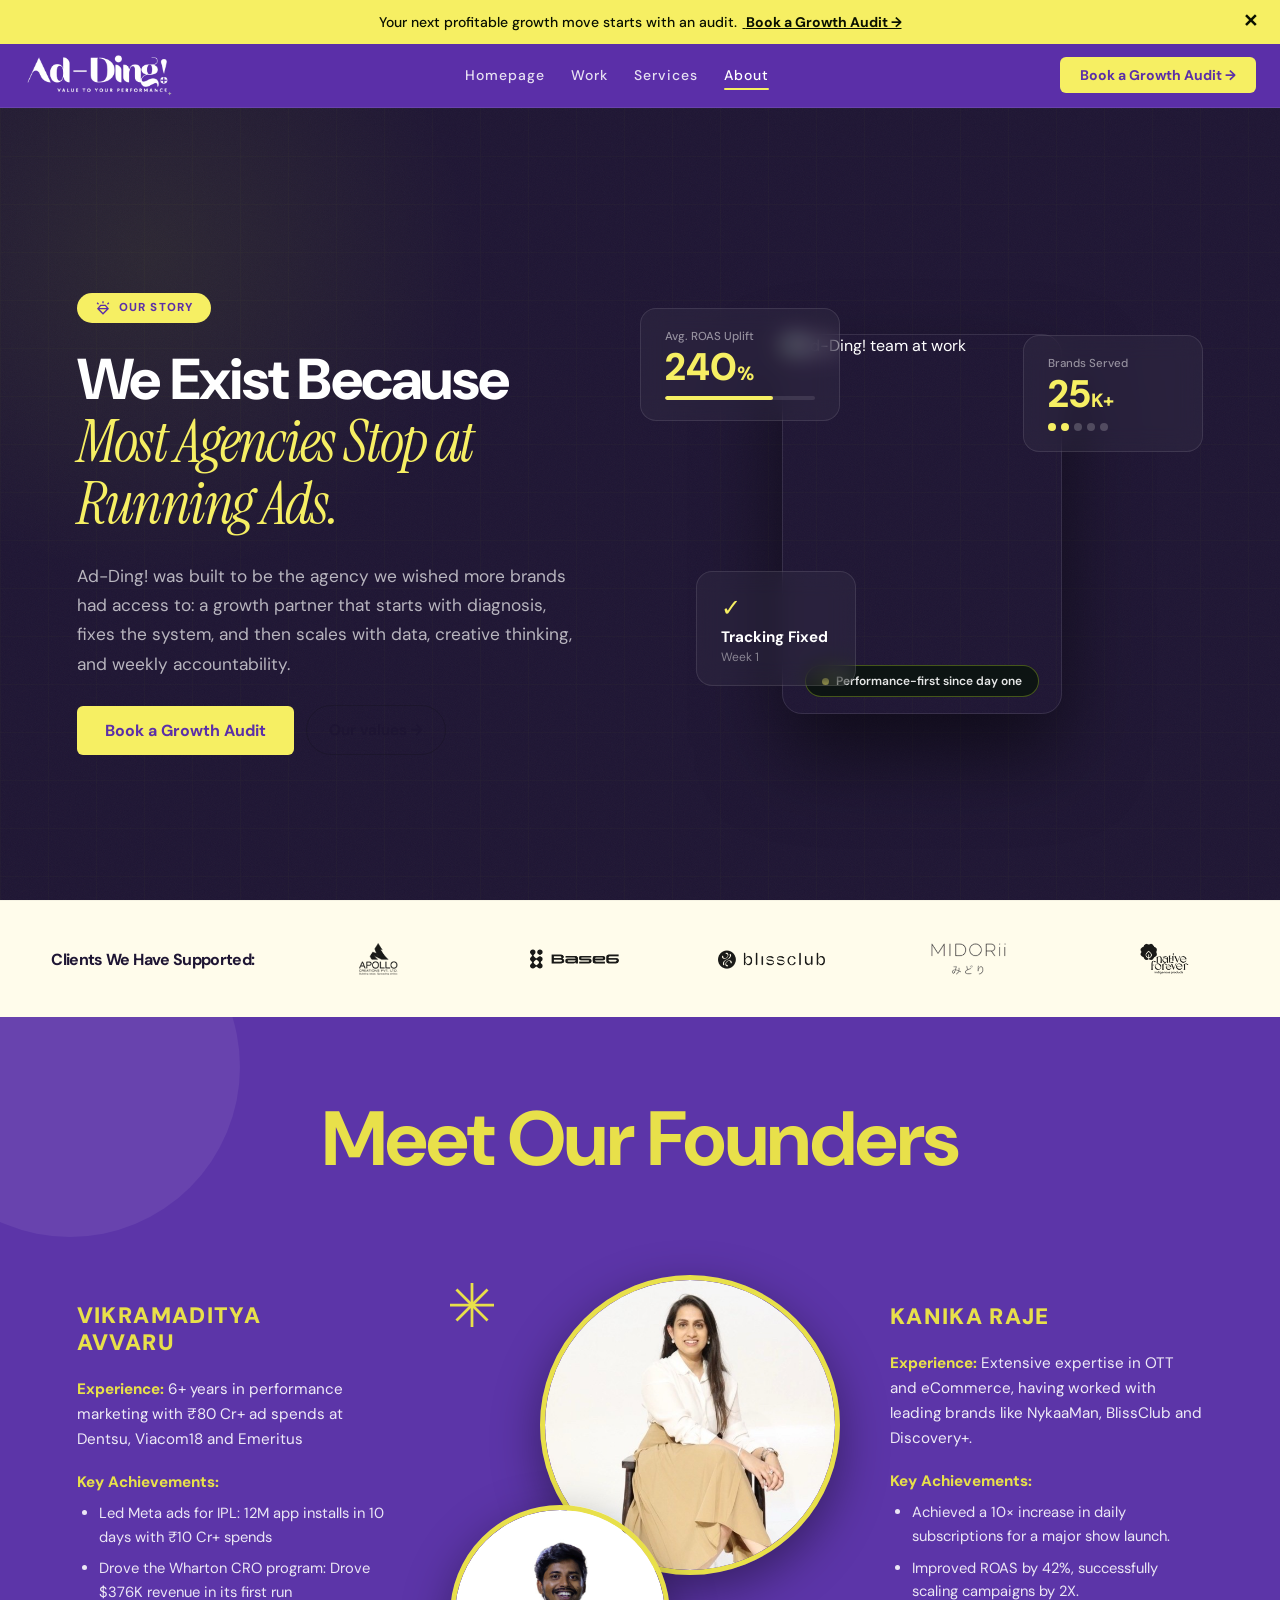
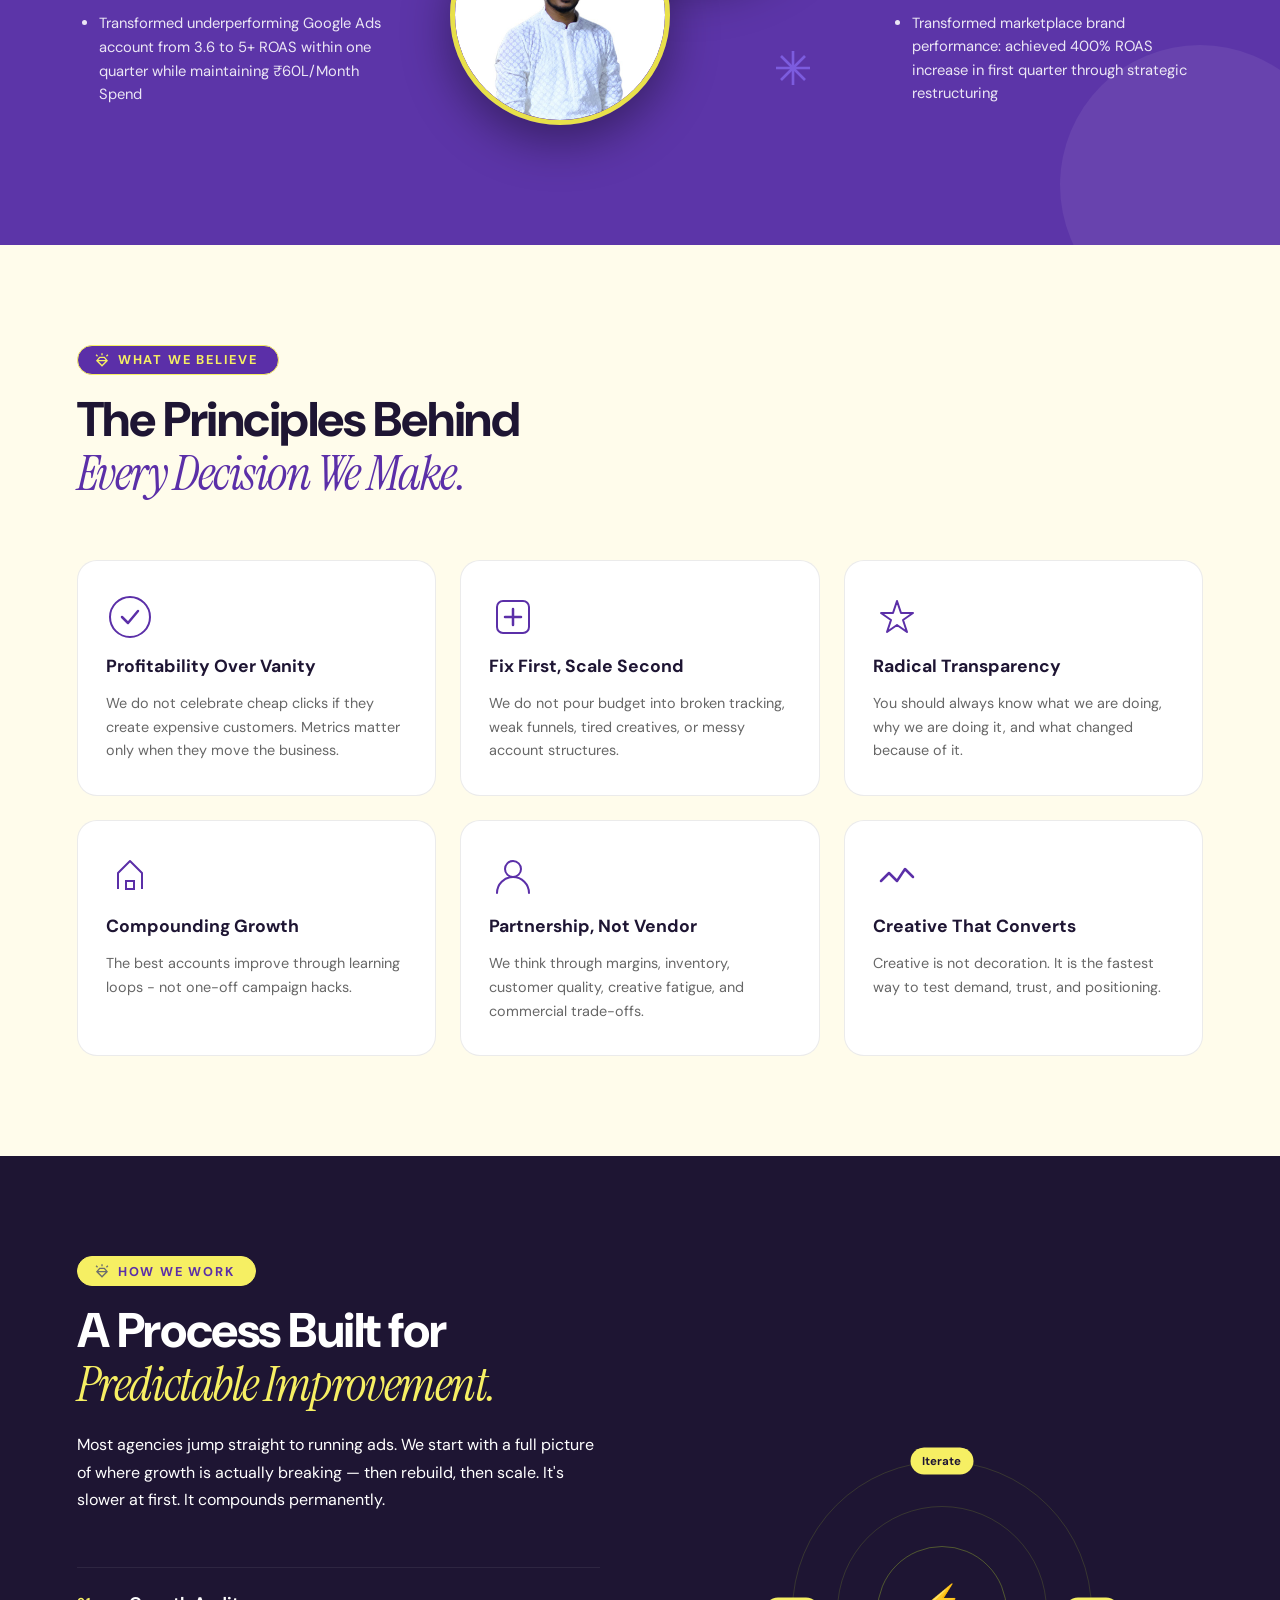
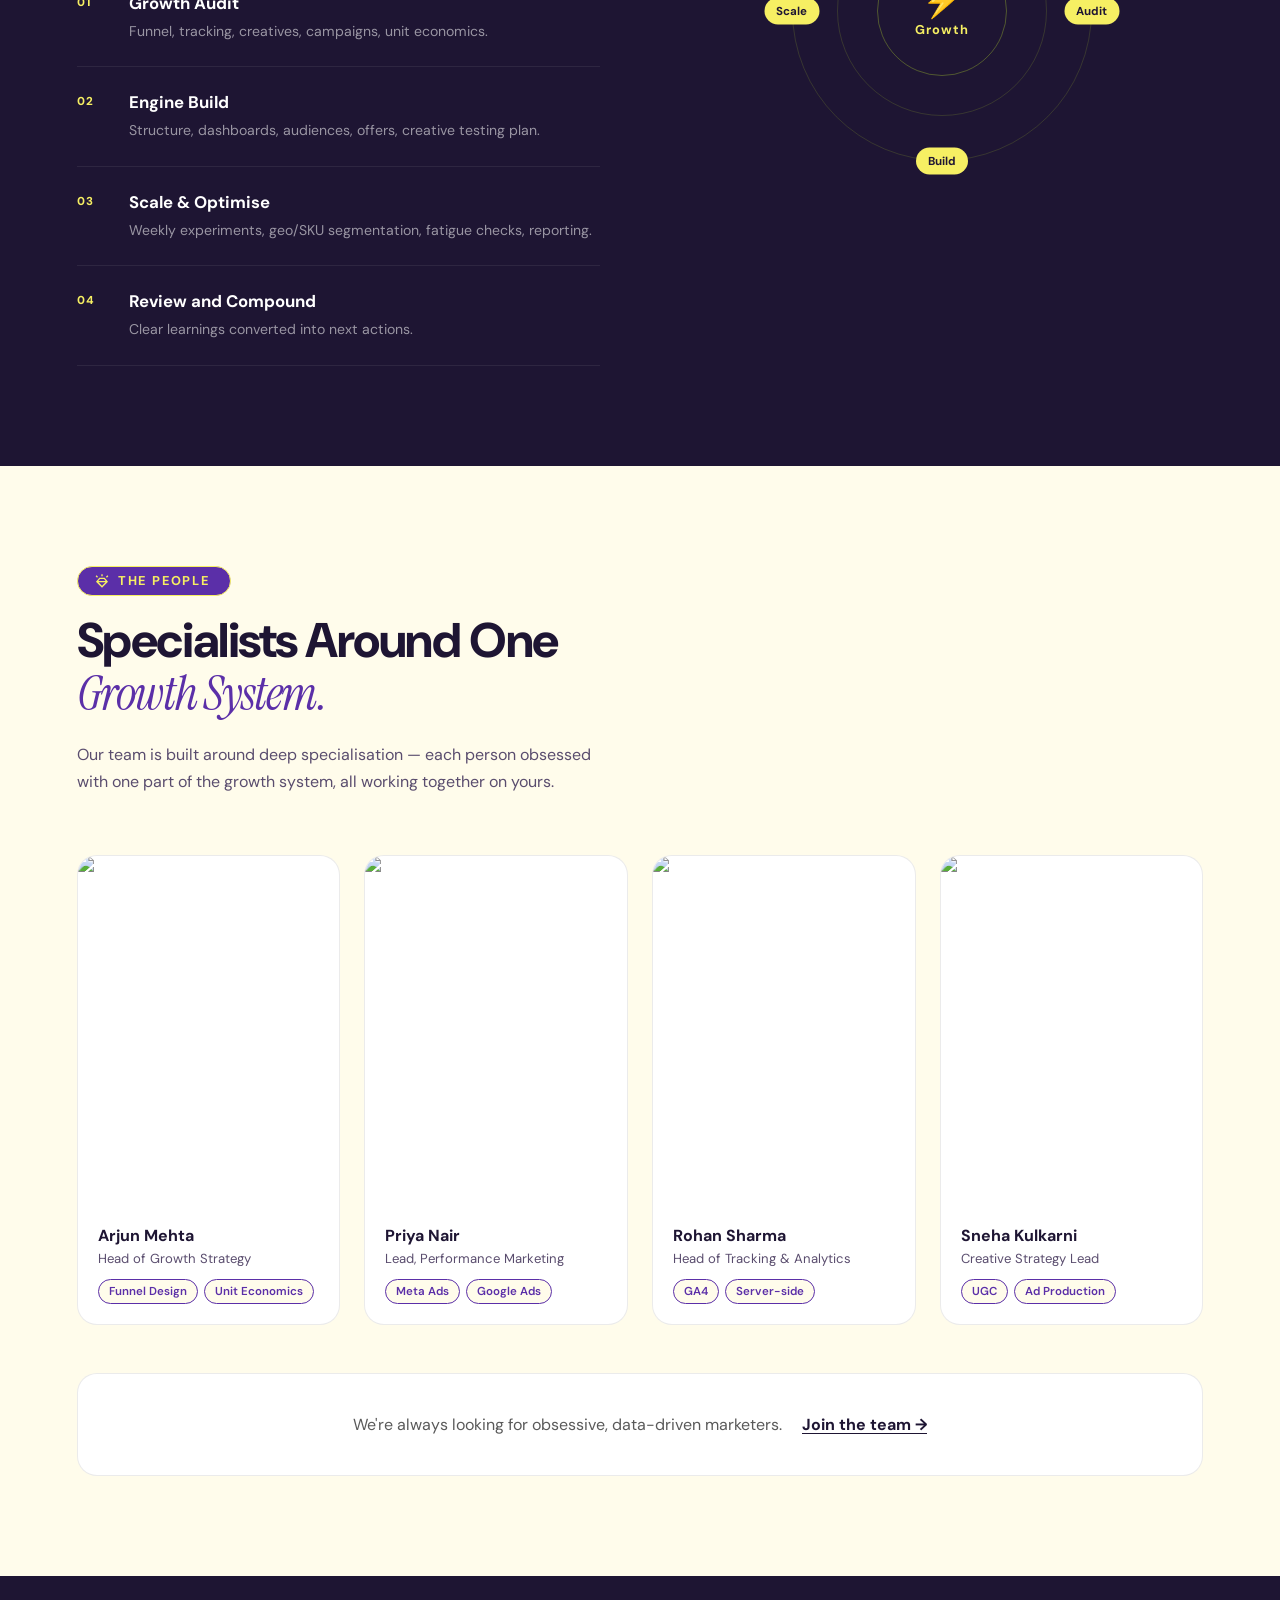
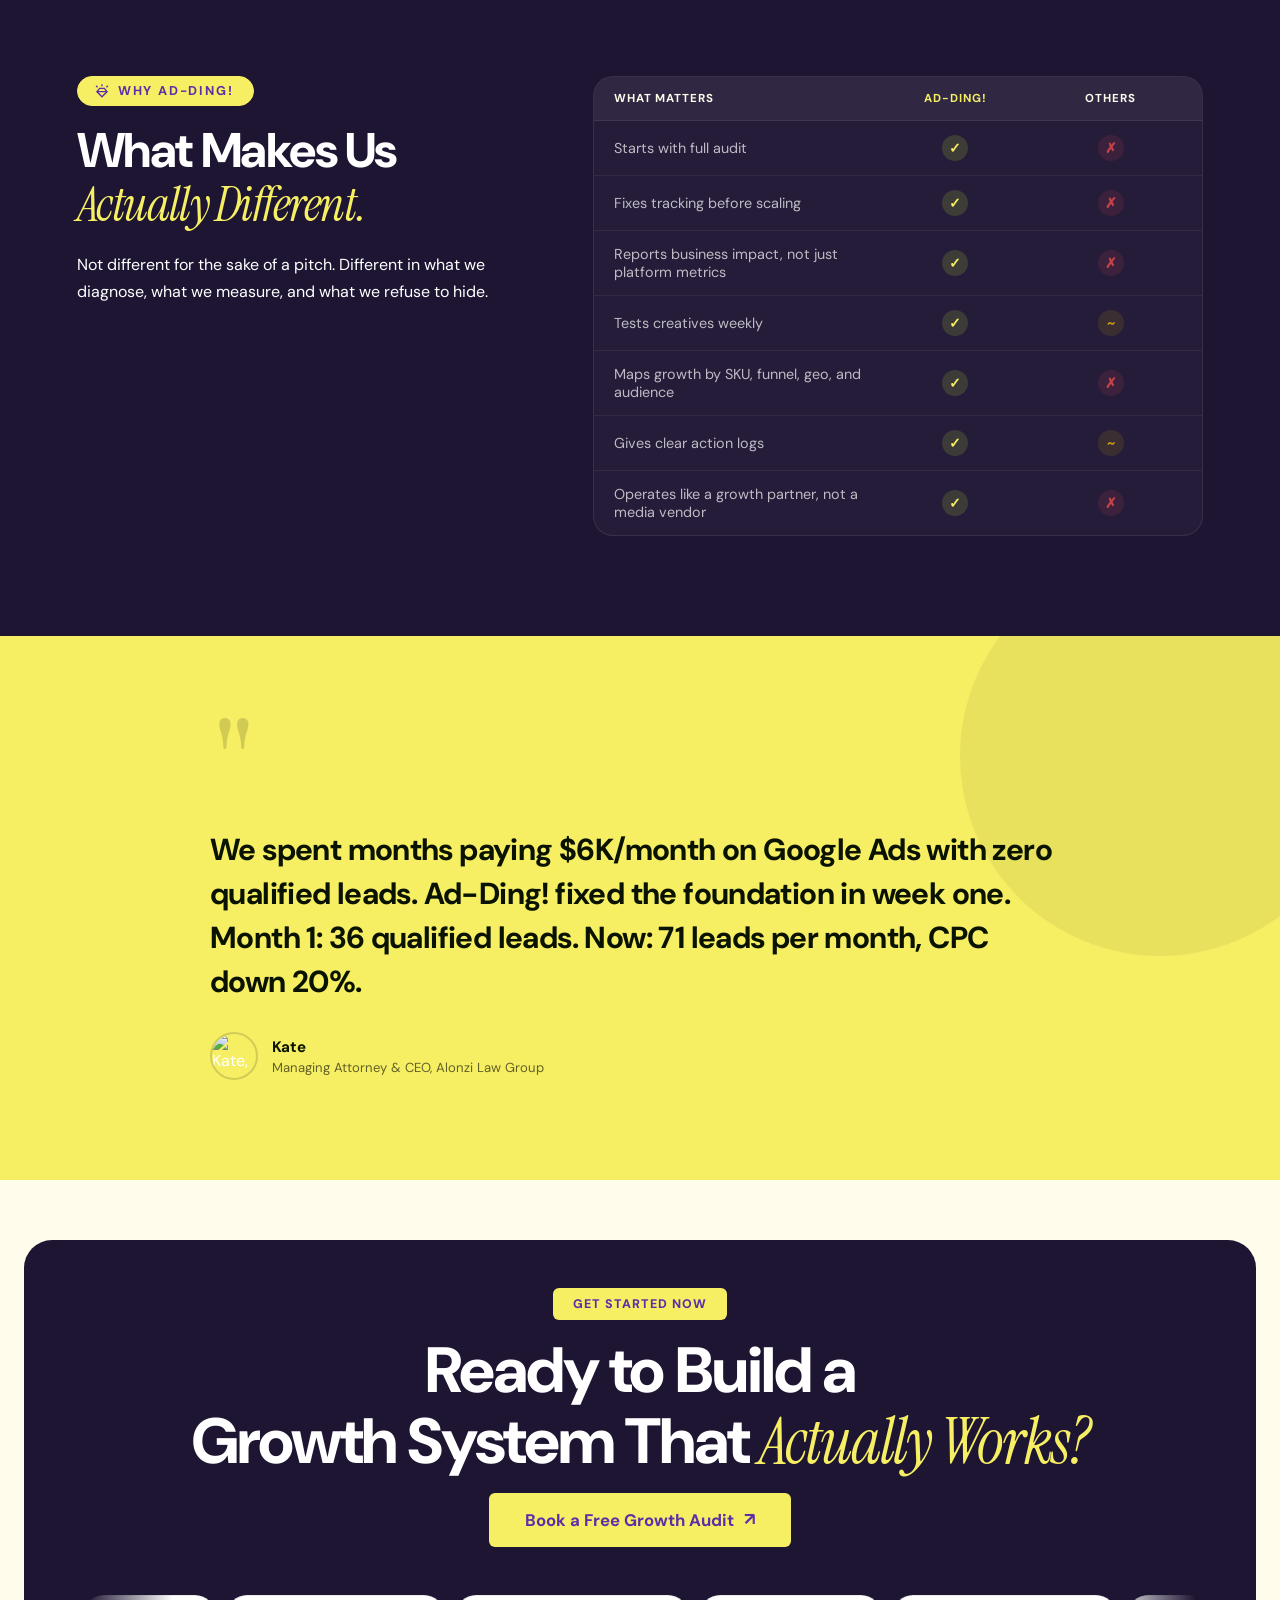
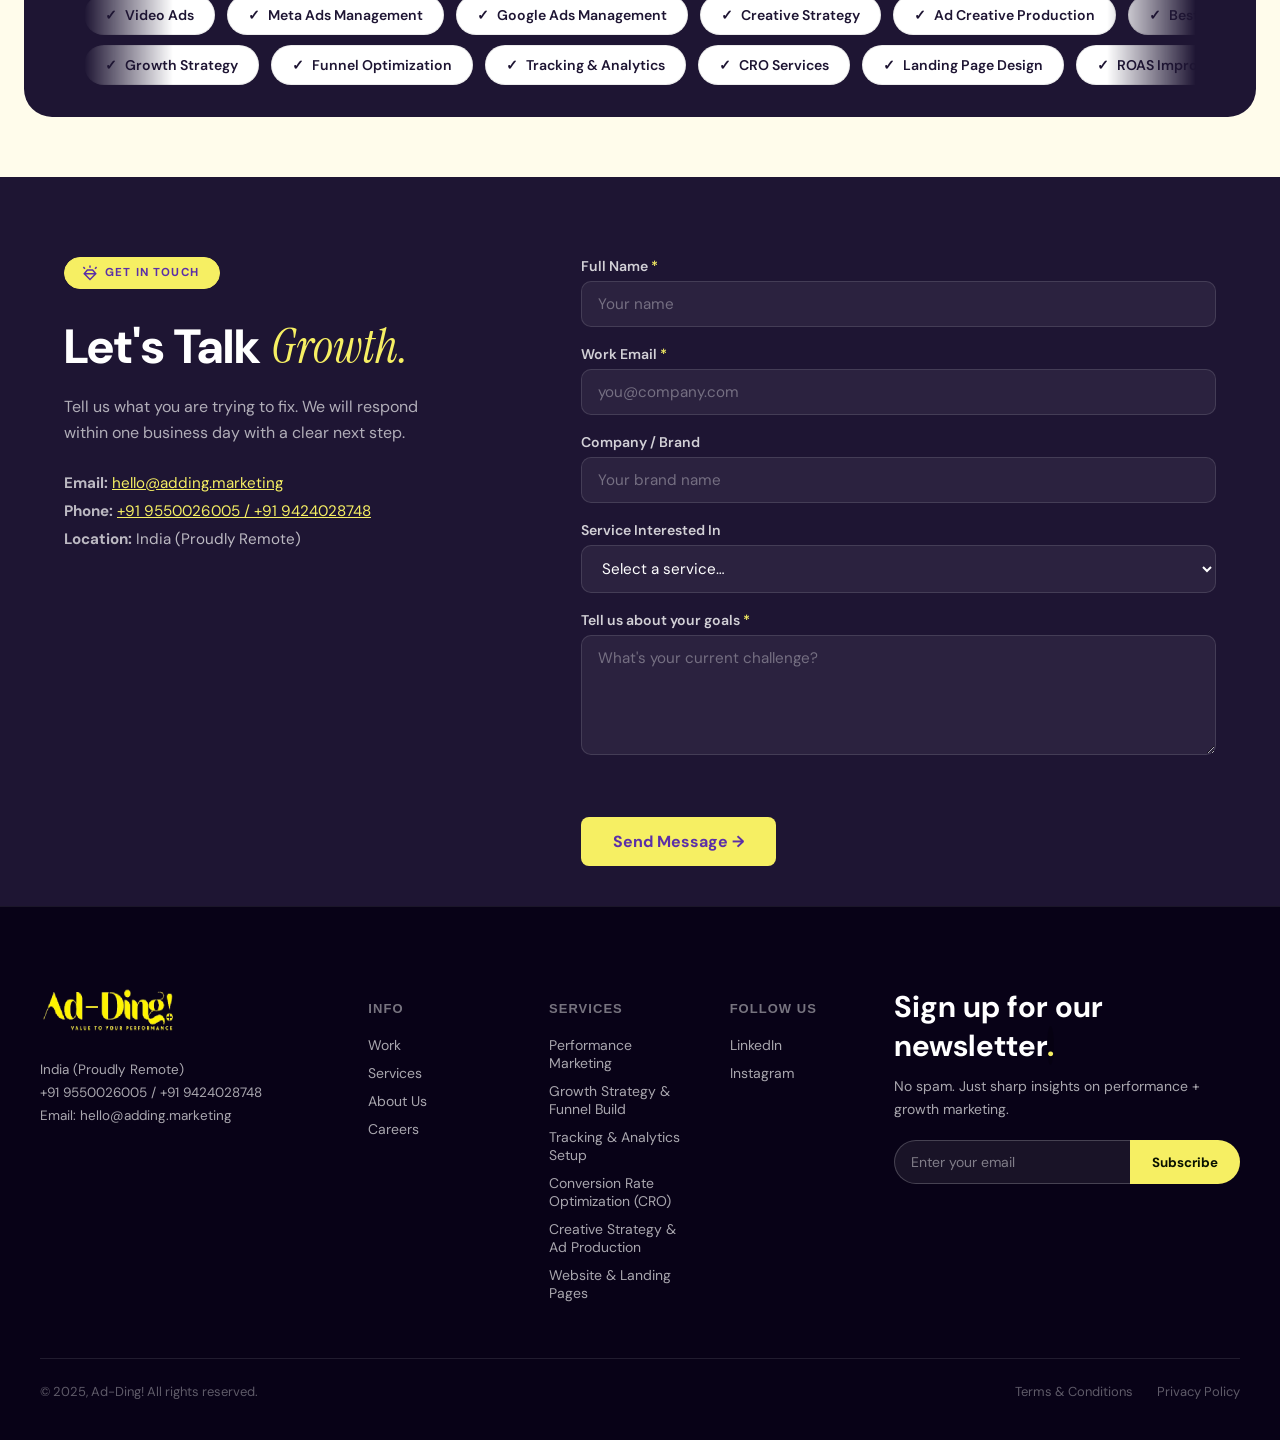
==== commit 17487c9e: "Add files via upload" ====
--- a/about.html
+++ b/about.html
@@ -181,7 +181,7 @@
       <div class="fdr-photo-frame fdr-photo-frame--1">
         <div class="fdr-photo-inner">
           <img
-            src="https://i.pravatar.cc/400?img=68"
+            src="assets/founders/Vikramaditya Avvaru.jpeg"
             alt="Vikramaditya Avvaru, Co-Founder"
             loading="lazy"
           />
@@ -192,7 +192,7 @@
       <div class="fdr-photo-frame fdr-photo-frame--2">
         <div class="fdr-photo-inner">
           <img
-            src="https://i.pravatar.cc/400?img=47"
+            src="assets/founders/Kanika Rajepuar.jpeg"
             alt="Kanika Raje, Co-Founder"
             loading="lazy"
           />
--- a/css/style.css
+++ b/css/style.css
@@ -0,0 +1,2000 @@
+/* ═══════════════════════════════════════════════════════
+   style.css – Ad-Ding! Homepage
+   Cleaned • Optimised • Accessible
+═══════════════════════════════════════════════════════ */
+
+/* ── Reset ── */
+*, *::before, *::after {
+  box-sizing: border-box;
+  margin: 0;
+  padding: 0;
+}
+html { scroll-behavior: smooth; }
+body {
+  font-family: 'DM Sans', sans-serif;
+  background: #0c1410;
+  color: #ffffff;
+  overflow-x: hidden;
+  min-height: 100vh;
+  -webkit-font-smoothing: antialiased;
+}
+img, video {
+  display: block;
+  max-width: 100%;
+}
+a { text-decoration: none; }
+ul { list-style: none; }
+
+/* ── Focus styles (accessibility) ── */
+:focus-visible {
+  outline: 2px solid #f6ef63;
+  outline-offset: 3px;
+  border-radius: 4px;
+}
+
+/* ═══════════════════════════════════════════════════════
+   ANNOUNCEMENT BAR
+═══════════════════════════════════════════════════════ */
+#ann-bar {
+  background: #f6ef63;
+  color: #0a1000;
+  display: flex;
+  align-items: center;
+  justify-content: center;
+  gap: 6px;
+  height: 44px;
+  font-size: 0.875rem;
+  font-weight: 500;
+  overflow: hidden;
+  transition: height 0.35s cubic-bezier(.4,0,.2,1), opacity 0.3s;
+  position: relative;
+  z-index: 100;
+}
+#ann-bar.hidden {
+  height: 0;
+  opacity: 0;
+  pointer-events: none;
+}
+#ann-bar .ann-link {
+  font-weight: 700;
+  cursor: pointer;
+  text-decoration: underline;
+  white-space: nowrap;
+}
+#ann-bar .ann-close {
+  position: absolute; right: 14px; top: 50%; transform: translateY(-50%);
+  background: none; border: none; cursor: pointer; font-size: 1.1rem; font-weight: 700;
+  color: #0a1000; line-height: 1; padding: 4px 8px; border-radius: 4px;
+  transition: background 0.2s;
+}
+#ann-bar .ann-close:hover { background: rgba(0,0,0,0.1); }
+@media (max-width: 768px) {
+  #ann-bar {
+    font-size: 0.78rem;
+    height: auto;
+    min-height: 44px;
+    padding: 8px 44px 8px 12px;
+    text-align: center;
+    flex-wrap: wrap;
+    justify-content: center;
+    gap: 2px;
+  }
+  #ann-bar .ann-link { display: inline; }
+  #ann-bar .ann-close { right: 8px; }
+}
+
+/* ═══════════════════════════════════════════════════════
+   NAVBAR
+═══════════════════════════════════════════════════════ */
+#navbar {
+  top: 0; z-index: 90;
+  background: #5b2fa8;
+  backdrop-filter: blur(12px); -webkit-backdrop-filter: blur(12px);
+  border-bottom: 1px solid rgba(255,255,255,0.09);
+  height: 64px; display: flex; align-items: center; padding: 0 24px;
+}
+.nav-inner {
+  max-width: 1380px; margin: 0 auto; width: 100%;
+  display: flex; align-items: center; gap: 0;
+}
+.nav-logo-img {
+  width: 150px;
+  height: auto;
+}
+.nav-links {
+  display: flex; align-items: center; gap: 2px;
+  flex: 1; list-style: none; justify-content: center;
+}
+.nav-links li a {
+  color: #ffffff; font-size: 14px; font-weight: 500; letter-spacing: 1px;
+  opacity: 0.85; transition: opacity 0.2s; padding: 8px 12px;
+  border-radius: 6px; display: flex; align-items: center; gap: 4px; white-space: nowrap;
+}
+.nav-links li a:hover {
+  opacity: 1;
+  background: rgba(255,255,255,0.06);
+}
+.nav-links li a[aria-current="page"] {
+  opacity: 1;
+  position: relative;
+}
+.nav-links li a[aria-current="page"]::after {
+  content: '';
+  position: absolute;
+  bottom: 2px;
+  left: 12px;
+  right: 12px;
+  height: 2px;
+  background: #f6ef63;
+  border-radius: 2px;
+}
+.nav-right {
+  display: flex;
+  align-items: center;
+  gap: 10px;
+  flex-shrink: 0;
+}
+
+.btn-demo {
+  background: #f6ef63; border: none; color: #5b2fa8; font-family: inherit;
+  font-size: 0.875rem; font-weight: 700; padding: 9px 20px; border-radius: 6px;
+  cursor: pointer; transition: background 0.2s, transform 0.15s; white-space: nowrap;
+}
+.btn-demo:hover {
+  background: #5b2fa8;
+  transform: translateY(-1px);
+  border-radius: 50px;
+  border: 1px solid #f6ef63;
+  color: #f6ef63;
+}
+.hamburger {
+  display: none; background: none; border: none; cursor: pointer;
+  padding: 6px; color: #ffffff; margin-left: auto;
+}
+.hamburger svg {
+  width: 24px;
+  height: 24px;
+}
+.mobile-menu {
+  display: none; flex-direction: column; background: #0c1410;
+  border-top: 1px solid rgba(255,255,255,0.09); padding: 16px 24px 24px; gap: 0;
+}
+.mobile-menu.open { display: flex; }
+.mobile-menu-item {
+  border-bottom: 1px solid rgba(255,255,255,0.09); padding: 14px 0;
+}
+.mobile-menu-item a {
+  color: #ffffff; font-size: 0.95rem; font-weight: 500;
+  display: flex; align-items: center; justify-content: space-between;
+}
+.mobile-menu-actions {
+  display: flex;
+  gap: 12px;
+  margin-top: 20px;
+  flex-wrap: wrap;
+}
+
+@media (max-width: 960px) {
+  .nav-links, .nav-right { display: none; }
+  .hamburger { display: flex; }
+  nav .btn-demo { display: none; }
+}
+
+/* ═══════════════════════════════════════════════════════
+   HERO
+═══════════════════════════════════════════════════════ */
+#hero {
+  position: relative;
+  overflow: hidden;
+  display: flex;
+  flex-direction: column;
+}
+.hero-video-bg {
+  position: absolute;
+  inset: 0;
+  z-index: 0;
+}
+.hero-video-bg video {
+  width: 100%;
+  height: 100%;
+  object-fit: cover;
+}
+.hero-video-bg::after {
+  content: ''; position: absolute; inset: 0;
+  background: linear-gradient(135deg, rgba(10,20,14,0.92) 0%, rgba(10,20,14,0.6) 50%, rgba(10,20,14,0.85) 100%);
+}
+.hero-main {
+  position: relative; z-index: 2;
+  display: grid; grid-template-columns: 1fr 1fr; gap: 40px;
+  align-items: center;
+  margin: 0 0 0 48px;
+  width: 100%; flex: 1;
+}
+.hero-left {
+  display: flex;
+  flex-direction: column;
+  gap: 28px;
+}
+.backed-row {
+  display: inline-flex; align-items: center; gap: 8px;
+  background: rgba(255,255,255,0.06); border: 1px solid rgba(255,255,255,0.09);
+  border-radius: 50px; padding: 6px 20px 6px 16px;
+  font-size: 0.8rem; font-weight: 500; color: rgba(255,255,255,0.8); width: fit-content;
+}
+h1.hero-headline {
+  font-size: clamp(2.2rem, 4vw, 3.5rem); font-weight: 800; line-height: 1.1;
+  letter-spacing: -0.03em; color: #ffffff;
+}
+.neon { color: #f6ef63; }
+.hero-para {
+  font-size: clamp(0.9rem, 1.5vw, 1.05rem); color: rgba(255,255,255,0.7);
+  line-height: 1.65; max-width: 520px;
+}
+.hero-btns {
+  display: flex;
+  align-items: center;
+  gap: 12px;
+  flex-wrap: wrap;
+}
+.btn-hero-demo {
+  background: #f6ef63; border: none; color: #5b2fa8; font-family: inherit;
+  font-size: 1rem; font-weight: 700; padding: 14px 28px; border-radius: 6px;
+  cursor: pointer; transition: background 0.2s, transform 0.15s, box-shadow 0.2s;
+}
+.btn-hero-demo:hover {     transform: translateY(-2px);
+    box-shadow: 0 8px 24px rgba(200, 240, 45, 0.3);
+    background: #5b2fa8;
+    /* transform: translateY(-1px); */
+    border-radius: 50px;
+    border: 1px solid #f6ef63;
+    color: #f6ef63; }
+.btn-hero-explore {
+  
+
+  display: inline-flex;
+  align-items: center;
+  gap: 10px;
+  color: #1e1533;
+  font-family: 'DM Sans', sans-serif;
+  font-size: 0.95rem;
+  font-weight: 600;
+  padding: 14px 22px;
+  border-radius: 50px;
+  transition: background 0.2s, transform 0.15s;
+  white-space: nowrap;
+  border: 1px solid rgba(13, 13, 20, 0.24);
+  background: transparent;
+}
+.btn-hero-explore:hover { 
+  /* border-color: #ffffff; background: rgba(255,255,255,0.05);  */
+
+  background: #1e1533;
+  color: #fff;
+  transform: translateY(-1px);
+}
+.stats-row {
+  display: flex;
+  align-items: center;
+  gap: 14px;
+  flex-wrap: wrap;
+}
+.stats-text {
+  font-size: 0.88rem;
+  font-weight: 500;
+  color: rgba(255,255,255,0.85);
+}
+.avatars {
+  display: flex;
+  align-items: center;
+}
+.avatar {
+  width: 34px; height: 34px; border-radius: 50%; border: 2px solid #0c1410;
+  margin-left: -8px; overflow: hidden; background: linear-gradient(135deg,#3a4a3e,#5a7a5e);
+}
+.avatar:first-child { margin-left: 0; }
+.avatar img {
+  width: 100%;
+  height: 100%;
+  object-fit: cover;
+}
+.stars {
+  display: flex;
+  align-items: center;
+  gap: 2px;
+}
+.star {
+  color: #fbbf24;
+  font-size: 1rem;
+}
+.rating-text {
+  font-weight: 700;
+  font-size: 0.88rem;
+  color: #ffffff;
+  margin-left: 4px;
+}
+.hero-right {
+  position: relative;
+  height: 560px;
+  overflow: hidden;
+}
+.carousel-wrap {
+  transform: rotate(8deg); display: grid; grid-template-columns: repeat(4, 1fr);
+  gap: 10px; height: 100%; width: 115%; margin-left: -7%;
+}
+.carousel-col {
+  display: flex;
+  flex-direction: column;
+  gap: 10px;
+  will-change: transform;
+}
+.carousel-col img {
+  width: 100%;
+  border-radius: 14px;
+  object-fit: cover;
+  flex-shrink: 0;
+}
+.col-down { animation: slideDown 40s linear infinite; }
+.col-up   { animation: slideUp   40s linear infinite; }
+@keyframes slideDown {
+  0% { transform: translateY(-33.33%);
+  } 100% { transform: translateY(0%);
+  };
+}
+@keyframes slideUp {
+  0% { transform: translateY(0%);
+  } 100% { transform: translateY(-33.33%);
+  };
+}
+.hero-right::before, .hero-right::after {
+  content: ''; position: absolute; left: 0; right: 0; height: 120px; z-index: 3; pointer-events: none;
+}
+.hero-right::before {
+  top: 0;
+  background: linear-gradient(to bottom, #0c1410, transparent);
+}
+.hero-right::after {
+  bottom: 0;
+  background: linear-gradient(to top, #0c1410, transparent);
+}
+
+@media (max-width: 1024px) {
+  .hero-main { gap: 24px;
+  padding: 40px 32px 30px;
+  };
+}
+@media (max-width: 768px) {
+  .hero-main {
+    display: flex;
+    flex-direction: column;
+    padding: 0;
+    gap: 36px;
+    margin-left: 0;
+  }
+  .hero-right {
+    order: -1;
+    height: 380px;
+    width: 100vw;
+    margin-left: 0;
+    overflow: hidden;
+  }
+  .hero-left {
+    padding: 0 20px 40px;
+    text-align: center;
+    align-items: center;
+    display: flex;
+    flex-direction: column;
+  }
+  h1.hero-headline {
+    font-size: 2rem;
+    text-align: center;
+  }
+  .backed-row { margin: 0 auto; }
+  .hero-para { text-align: center; }
+  .hero-btns { justify-content: center; }
+  .stats-row { justify-content: center; }
+}
+@media (max-width: 480px) {
+  .hero-right { height: 280px;
+  } .carousel-wrap { gap: 7px;
+  };
+}
+
+/* ═══════════════════════════════════════════════════════
+   CLIENTS
+═══════════════════════════════════════════════════════ */
+#clients {
+  background: #fffceb; padding: 42px 0; overflow: hidden;
+  border-top: 1px solid rgba(0,0,0,0.04);
+}
+.clients-inner {
+  width: min(1440px, 92%); margin: 0 auto;
+  display: flex; align-items: center; gap: 70px;
+}
+.clients-title {
+  flex-shrink: 0; font-size: 1rem; font-weight: 700;
+  color: #1e1533; letter-spacing: -0.04em; white-space: nowrap;
+}
+.clients-marquee-wrapper {
+  overflow: hidden;
+  width: 100%;
+}
+.clients-track {
+  display: flex; align-items: center; gap: 90px;
+  width: max-content; animation: clientsMarquee 38s linear infinite;
+}
+.clients-track:hover { animation-play-state: paused; }
+.client-logo {
+  flex-shrink: 0;
+  opacity: 0.9;
+  transition: opacity 0.25s, transform 0.25s;
+}
+.client-logo:hover {
+  opacity: 1;
+  transform: translateY(-2px);
+}
+.client-logo img {
+  height: 32px;
+  width: auto;
+  object-fit: contain;
+}
+@keyframes clientsMarquee {
+  from { transform: translateX(0);
+  } to { transform: translateX(-50%);
+  };
+}
+@media (max-width: 768px) {
+  #clients { padding: 30px 0; }
+  .clients-inner {
+    flex-direction: column;
+    align-items: center;
+    gap: 26px;
+    width: 92%;
+  }
+  .clients-title {
+    text-align: center;
+    white-space: normal;
+  }
+  .clients-track { gap: 56px; }
+  .client-logo img { height: 24px; }
+}
+
+/* ═══════════════════════════════════════════════════════
+   VIDEO MODAL
+═══════════════════════════════════════════════════════ */
+#modal-overlay {
+  position: fixed; inset: 0; z-index: 999;
+  background: rgba(0,0,0,0.75); backdrop-filter: blur(8px);
+  display: flex; align-items: center; justify-content: center;
+  opacity: 0; visibility: hidden; transition: opacity 0.3s, visibility 0.3s;
+}
+#modal-overlay.open {
+  opacity: 1;
+  visibility: visible;
+}
+.modal-box {
+  background: #0f1a12; border: 1px solid rgba(255,255,255,0.09); border-radius: 16px;
+  overflow: hidden; width: min(860px, 92vw); aspect-ratio: 16/9;
+  position: relative; transform: scale(0.92); transition: transform 0.3s;
+}
+#modal-overlay.open .modal-box { transform: scale(1); }
+.modal-box iframe {
+  width: 100%;
+  height: 100%;
+  border: none;
+}
+.modal-close {
+  position: absolute; top: 10px; right: 12px; background: rgba(0,0,0,0.7);
+  border: none; color: white; font-size: 1.2rem; width: 32px; height: 32px;
+  border-radius: 50%; cursor: pointer; z-index: 10;
+  display: flex; align-items: center; justify-content: center; transition: background 0.2s;
+}
+.modal-close:hover { background: rgba(255,255,255,0.2); }
+
+/* ═══════════════════════════════════════════════════════
+   WORK / FEATURES SECTION
+═══════════════════════════════════════════════════════ */
+#features {
+  background: #fffceb;
+  padding-top: 80px;
+  padding-bottom: 40px;
+}
+.padding-global {
+  padding-left: clamp(16px, 5vw, 80px);
+  padding-right: clamp(16px, 5vw, 80px);
+}
+.padding-section-small {
+  padding-top: 80px;
+  padding-bottom: 40px;
+}
+.container-large-5 {
+  max-width: 1380px;
+  margin: 0 auto;
+  width: 100%;
+}
+.heading-area {
+  padding-left: clamp(16px, 5vw, 80px);
+  padding-right: clamp(16px, 5vw, 80px);
+  max-width: calc(1380px + clamp(16px, 5vw, 80px) * 2);
+  margin: 0 auto;
+}
+.heading-flex {
+  display: flex;
+  align-items: flex-start;
+  justify-content: space-between;
+  gap: 24px;
+  flex-wrap: wrap;
+}
+.platform_headline_left {
+  flex: 1 1 500px; max-width: 680px;
+  display: flex; flex-direction: column; gap: 16px;
+}
+.neon-badge {
+  display: inline-flex; align-items: center; gap: 8px;
+  background-color: #5b2fa8; border: 1px solid #f6ef63;
+  border-radius: 20px; padding: 6px 14px 6px 10px; width: fit-content;
+}
+.neon-badge span {
+  color: #fffceb; letter-spacing: 0.14em; text-transform: uppercase;
+  font-size: 0.8rem; font-weight: 700; line-height: 1.2;
+}
+.work-main-title {
+  font-size: clamp(2rem, 4vw, 3.4rem); font-weight: 800; line-height: 1.08;
+  letter-spacing: -0.025em; color: #1e1533;
+}
+.work-main-title em {
+  font-style: italic;
+  font-family: 'Instrument Serif', serif;
+  font-weight: 400;
+  color: #5b2fa8;
+}
+.work-description {
+  font-size: clamp(0.9rem, 1.4vw, 1.05rem); color: #1e1533;
+  line-height: 1.6; max-width: 560px;
+}
+.cta-btn-wrap {
+  flex-shrink: 0;
+  display: flex;
+  align-items: flex-start;
+  padding-top: 10px;
+}
+.btn-explore {
+  display: inline-flex; align-items: center; gap: 10px; color: #1e1533;
+  font-family: 'DM Sans', sans-serif; font-size: 0.95rem; font-weight: 600;
+  padding: 14px 22px; border-radius: 6px; transition: background 0.2s, transform 0.15s;
+  white-space: nowrap; border: 1px solid rgba(13,13,20,0.24); background: transparent;
+}
+.btn-explore:hover { background: #5b2fa8;
+    transform: translateY(-1px);
+    border-radius: 50px;
+    border: 1px solid #f6ef63;
+    color: #f6ef63; }
+.spacer { height: 32px; }
+.carousel-outer {
+  overflow: hidden;
+  padding-left: clamp(16px, 5vw, 80px);
+  padding-right: clamp(16px, 5vw, 80px);
+}
+.carousel-track {
+  display: flex; gap: 14px; overflow-x: auto;
+  scroll-snap-type: x mandatory; -webkit-overflow-scrolling: touch;
+  scrollbar-width: none; cursor: grab; padding-right: 10px; padding-bottom: 4px;
+}
+.carousel-track::-webkit-scrollbar { display: none; }
+.carousel-track.is-dragging {
+  cursor: grabbing;
+  scroll-snap-type: none;
+}
+.work_item {
+  display: flex; flex-direction: column; gap: 10px;
+  flex: 0 0 auto; scroll-snap-align: start;
+  width: calc((100vw - clamp(16px, 5vw, 80px) * 2 - 14px * 3.15) / 4.15);
+  min-width: 180px;
+}
+.work_card {
+  position: relative; border-radius: 18px; overflow: hidden;
+  cursor: pointer; background: #222;
+  user-select: none; -webkit-user-select: none;
+  height: auto; aspect-ratio: 4/5;
+}
+.work_card_image {
+  position: absolute; inset: 0;
+  transition: transform 0.55s cubic-bezier(0.4, 0, 0.2, 1); will-change: transform;
+}
+.work_card_image img {
+  width: 100%;
+  height: 100%;
+  object-fit: cover;
+  -webkit-user-drag: none;
+}
+.work_card_expanded {
+  position: absolute; bottom: 0; left: 0; right: 0;
+  background: #f6ef63; border-radius: 0 0 18px 18px;
+  padding: 6px 20px 80px; transform: translateY(80%);
+  transition: transform 0.55s cubic-bezier(0.4, 0, 0.2, 1); will-change: transform; z-index: 2;
+}
+.expanded-title {
+  font-size: 1.05rem;
+  font-weight: 800;
+  color: #1e1533;
+  margin-bottom: 10px;
+}
+.expanded-desc {
+  font-size: 0.8rem;
+  color: rgba(0,0,0,0.72);
+  line-height: 1.5;
+  margin-bottom: 12px;
+}
+.work_info {
+  display: flex; align-items: center; gap: 12px;
+  background: #fff; border-radius: 14px; padding: 14px 16px; border: 1px solid rgba(0,0,0,0.1);
+}
+.work_info_icon {
+  flex-shrink: 0;
+  width: 36px;
+  height: 36px;
+  display: flex;
+  align-items: center;
+  justify-content: center;
+}
+.work_info_text {
+  display: flex;
+  flex-direction: column;
+  gap: 2px;
+}
+.work_info_text strong {
+  font-size: 0.85rem;
+  font-weight: 700;
+  color: #1e1533;
+}
+.work_info_text span {
+  font-size: 0.75rem;
+  color: #666;
+}
+
+@media (min-width: 992px) {
+  .work_card:hover .work_card_expanded { transform: translateY(0%); }
+  .work_card:hover .work_card_image    { transform: translateY(-10%); }
+  #mobile-cta  { display: none !important; }
+  #desktop-cta { display: flex !important; }
+}
+@media (min-width: 768px) and (max-width: 991px) {
+  .work_item { width: calc((100vw - clamp(16px, 5vw, 80px) - 14px * 1.2) / 2.2); }
+  .work_info { display: none !important; }
+  #desktop-cta { display: none !important; }
+  #mobile-cta  { display: flex !important; }
+}
+@media (max-width: 767px) {
+  .carousel-outer { overflow: visible; }
+  .carousel-track {
+    flex-direction: column;
+    overflow-x: visible;
+    scroll-snap-type: none;
+    cursor: default;
+    padding-right: 0;
+    gap: 32px;
+  }
+  .work_item {
+    width: 100%;
+    min-width: unset;
+  }
+  #desktop-cta { display: none !important; }
+  #mobile-cta  { display: flex !important; }
+  .carousel-dots { display: none !important; }
+}
+.carousel-dots {
+  display: flex;
+  justify-content: center;
+  gap: 7px;
+  margin-top: 22px;
+  padding-right: clamp(16px, 5vw, 80px);
+}
+.dot {
+  width: 7px;
+  height: 7px;
+  border-radius: 50%;
+  background: rgba(0,0,0,0.18);
+  border: none;
+  cursor: pointer;
+  padding: 0;
+  transition: background 0.25s, transform 0.25s;
+}
+.dot.active {
+  background: #1e1533;
+  transform: scale(1.35);
+}
+
+/* ═══════════════════════════════════════════════════════
+   PROCESS / PRODUCT TOUR
+═══════════════════════════════════════════════════════ */
+.product-tour-section {
+  background: #fffceb;
+  padding: 80px 0 80px;
+  overflow: hidden;
+}
+.container-w2 {
+  max-width: 1240px;
+  margin: 0 auto;
+  padding: 0 40px;
+}
+.platform_headline_center {
+  text-align: center; margin-bottom: 64px;
+  opacity: 0; transform: translateY(28px); animation: fadeUp 0.8s ease forwards;
+}
+.neon-badge-title {
+  display: inline-flex; align-items: center; gap: 8px; margin-bottom: 28px;
+  background-color: #5b2fa8; border: 1px solid #f6ef63;
+  border-radius: 20px; padding: 6px 20px 6px 16px;
+}
+.platform_headline_kicker {
+  color: #fffceb; letter-spacing: 0.14em; text-transform: uppercase;
+  font-size: 0.8rem; font-weight: 700; line-height: 1.2;
+}
+.platform_headline_title-black {
+  font-family: 'DM Sans', sans-serif;
+  font-size: clamp(36px, 5vw, 64px); font-weight: 700; line-height: 1.08;
+  color: #1e1533; margin-bottom: 20px;
+}
+.italic-serif {
+  font-family: 'Instrument Serif', serif; font-style: italic; font-weight: 400; color: #5b2fa8;
+}
+.platform_headline_body-black {
+  font-size: clamp(15px, 1.6vw, 18px); color: #5a4d6e;
+  max-width: 600px; margin: 0 auto; line-height: 1.65;
+}
+.is-scrollbar {
+  overflow-x: auto;
+  padding-bottom: 8px;
+  scrollbar-width: none;
+}
+.is-scrollbar::-webkit-scrollbar { display: none; }
+.how_it_works_wrapper {
+  display: flex; align-items: center; min-width: 720px;
+  opacity: 0; transform: translateY(24px); animation: fadeUp 0.8s 0.25s ease forwards;
+}
+.hiw_card-neon {
+  flex: 1; border-radius: 20px; background: #ffffff; overflow: hidden;
+  transition: transform 0.3s, box-shadow 0.3s;
+  box-shadow: 0 2px 20px rgba(0,0,0,0.08);
+}
+.hiw_card-neon:hover {
+  transform: translateY(-4px);
+  box-shadow: 0 16px 48px rgba(0,0,0,0.12);
+}
+.inner_card_top-neon {
+  background: linear-gradient(90deg, #f6ef63, #dfd850b5);
+  padding: 14px 20px 42px;
+}
+.hiw_span { opacity: 1;
+    color: #5b2fa8;
+    font-size: 12.5px;
+    font-weight: 600;
+    line-height: 1.6;
+    FONT-FAMILY: 'DM Sans';
+  }
+
+.inner_card_bottom {
+  margin-top: -32px;
+  position: relative;
+  z-index: 1;
+}
+.bottom_card_text {
+  background: #fff; border-radius: 12px; padding: 20px;
+  border: 1px solid rgba(0,0,0,0.05); margin: 0 12px 12px;
+}
+.hiw_h2 {
+  font-size: 22px;
+  font-weight: 700;
+  color: #1e1533;
+  margin-bottom: 10px;
+}
+.hiw_subheading {
+  font-size: 14px;
+  line-height: 1.65;
+  color: #545d6e;
+}
+.work-arrow-img-wrap {
+  display: flex;
+  align-items: center;
+  flex-shrink: 0;
+}
+.image-120 {
+  width: 40px;
+  height: auto;
+  opacity: 0.9;
+}
+@keyframes fadeUp {
+  to { opacity: 1;
+  transform: translateY(0);
+  };
+}
+
+@media (max-width: 768px) {
+  .product-tour-section { padding: 72px 0 90px; }
+  .container-w2 { padding: 0 20px; }
+  .platform_headline_center { margin-bottom: 42px; }
+  .is-scrollbar { overflow: visible; }
+  .how_it_works_wrapper {
+    min-width: 100%;
+    flex-direction: column;
+    align-items: stretch;
+    gap: 18px;
+  }
+  .work-arrow-img-wrap {
+    width: 100%;
+    justify-content: center;
+    transform: rotate(90deg);
+    margin: -4px 0;
+  }
+  .image-120 { width: 30px; }
+  .hiw_h2 { font-size: 20px; }
+}
+
+/* ═══════════════════════════════════════════════════════
+   SERVICES
+═══════════════════════════════════════════════════════ */
+#services {
+  background: #5b2fa8;
+  border-bottom: 1px solid rgba(214,252,82,0.08);
+}
+.svc-platform-headline-center {
+  text-align: center; margin-bottom: 48px;
+  display: flex; flex-direction: column; gap: 16px; align-items: center;
+}
+.svc-neon-badge-title {
+  background-color: #f6ef63; border: 1px solid #f6ef63;
+  border-radius: 20px; padding: 6px 20px 6px 16px; gap: 10px;
+  display: inline-flex; align-items: center; width: fit-content;
+}
+.svc-kicker {
+  color: #5b2fa8; letter-spacing: 0.14em; text-transform: uppercase;
+  font-size: 0.8rem; font-weight: 700; line-height: 1.2;
+}
+.svc-headline-white {
+  font-size: clamp(2rem, 4vw, 3.2rem);
+  font-weight: 700;
+  line-height: 1.12;
+  color: #ffffff;
+}
+.svc-italic {
+  font-family: 'Instrument Serif', serif;
+  font-style: italic;
+  font-weight: 400;
+  color: #f6ef63;
+}
+.svc-body-white {
+  font-size: 1.05rem;
+  color: #cfe3df;
+  max-width: 680px;
+  line-height: 1.55;
+}
+.svc-book-btn {
+  display: inline-block; background: #f6ef63; color: #5b2fa8;
+  padding: 12px 32px; border-radius: 6px; font-weight: 600;
+  font-family: inherit; font-size: 1rem; cursor: pointer;
+  transition: background 0.2s, transform 0.15s; border: none;
+}
+.svc-book-btn:hover { background: #5b2fa8;
+    transform: translateY(-1px);
+    border-radius: 50px;
+    border: 1px solid #f6ef63;
+    color: #f6ef63; }
+.svc-grid {
+  display: grid; grid-template-columns: repeat(3, 1fr);
+  gap: 1.4rem; margin-bottom: 2rem;
+}
+.svc-card {
+  background-color: #fff; border: 1px solid #f6ef63;
+  border-radius: 1.5rem; padding: 1.5rem;
+  transition: border-color 0.3s, box-shadow 0.3s, transform 0.3s;
+  display: flex; flex-direction: column; overflow: hidden; position: relative; cursor: default;
+}
+.svc-card:hover {
+  border-color: #5b2fa8;
+  box-shadow: 0 20px 32px -12px rgba(0,0,0,0.6), 0 0 0 1px rgba(214,252,82,0.2);
+  transform: translateY(-5px);
+}
+.svc-card-divider {
+  height: 3px;
+  background: #5b2fa8;
+  width: 0%;
+  transition: width 0.3s;
+}
+.svc-card:hover .svc-card-divider { width: 100%; }
+.svc-card-img-wrap {
+  background-color: rgba(26,26,46,0.5); border: 1px solid rgba(255,255,255,0.04);
+  border-radius: 1rem; flex-shrink: 0; width: 100%; height: 13.75rem;
+  overflow: hidden; position: relative; margin-top: 8px;
+}
+.svc-card-img {
+  width: 100%;
+  height: 100%;
+  object-fit: cover;
+  transition: transform 0.5s cubic-bezier(0.2,0.9,0.4,1.1);
+}
+.svc-card:hover .svc-card-img { transform: scale(1.06); }
+.svc-card-content {
+  margin-top: 1.5rem;
+  display: flex;
+  flex-direction: column;
+  flex: 1;
+}
+.svc-card-header {
+  display: flex;
+  align-items: center;
+  gap: 12px;
+  margin-bottom: 0.85rem;
+}
+.svc-card-icon img {
+  width: 36px;
+  height: 36px;
+  object-fit: contain;
+  border-radius: 8px;
+}
+.svc-card-title {
+  font-size: 1.2rem;
+  font-weight: 700;
+  color: #1e1533;
+}
+.svc-card-desc {
+  color: #5a4d6e;
+  flex: 1;
+  margin: 0 0 1.5rem;
+  font-size: 0.9375rem;
+  font-weight: 400;
+  line-height: 1.65;
+}
+.svc-card-link {
+  color: #5b2fa8; font-weight: 600; display: inline-flex; align-items: center;
+  gap: 6px; font-size: 0.85rem; letter-spacing: 0.06em; text-transform: uppercase;
+  transition: gap 0.2s;
+}
+.svc-card:hover .svc-card-link { gap: 10px; }
+.svc-fade {
+  opacity: 0;
+  transform: translateY(20px);
+  transition: opacity 0.7s ease, transform 0.7s ease;
+}
+.svc-fade--visible {
+  opacity: 1;
+  transform: translateY(0);
+}
+
+@media (max-width: 1000px) {
+  .svc-grid { grid-template-columns: repeat(2, 1fr);
+  };
+}
+@media (max-width: 720px) {
+  .svc-grid {
+    grid-template-columns: 1fr;
+    gap: 1.2rem;
+  }
+  .svc-headline-white {
+    font-size: 2rem;
+    text-align: center;
+  }
+}
+
+/* ═══════════════════════════════════════════════════════
+   IMPACT / STATS
+═══════════════════════════════════════════════════════ */
+#impact { background: #fffceb; }
+.impact-headline-left {
+  display: flex; flex-direction: column; gap: 1.5rem; margin-bottom: 40px; align-items: center;
+}
+.impact-headline-left .svc-neon-badge-title { margin: auto; }
+.impact-main-title {
+  font-size: clamp(2rem, 4vw, 3.2rem);
+  font-weight: 700;
+  line-height: 1.12;
+  color: #1e1533;
+}
+.impact-italic {
+  font-family: 'Instrument Serif', serif;
+  font-style: italic;
+  font-weight: 400;
+  color: #5b2fa8;
+}
+.impact-body {
+  font-size: 1rem;
+  color: #5a4d6e;
+  max-width: 580px;
+  line-height: 1.6;
+  text-align: center;
+  font-weight: 400;
+}
+
+/* ── Stats card wrapper ── */
+.stats-main-card {
+  background-color: #1e1533; border-radius: 2rem;
+  border: 1px solid rgba(214,252,82,0.2);
+  width: 100%; padding: 2.5rem 27px; margin-bottom: 40px;
+}
+
+/* ── 3-column proof-point grid ── */
+.stats-grid {
+  display: grid;
+  grid-template-columns: repeat(3, 1fr);
+  gap: 1px;
+  background: rgba(255,255,255,0.08);
+  border-radius: 14px;
+  overflow: hidden;
+  margin-bottom: 32px;
+}
+.stat-card {
+  text-align: center; background: #1e1533;
+  display: flex; flex-direction: column; align-items: center;
+  padding: 28px 16px; gap: 6px;
+}
+.stat-icon-wrap { display: none; } /* icons removed */
+.stat-num-row {
+  display: flex; align-items: baseline;
+  justify-content: center; gap: 2px; flex-wrap: nowrap;
+}
+.stat-number {
+  color:  #f6ef63;
+  font-size: clamp(1.7rem, 3.2vw, 2.6rem);
+  font-weight: 800; line-height: 1; letter-spacing: -0.03em;
+}
+.stat-suffix {
+  color:  #f6ef63;
+  font-size: clamp(0.95rem, 1.8vw, 1.4rem);
+  font-weight: 800;
+}
+.stat-label {
+  color: rgba(255,255,255,0.52);
+  font-size: 0.8rem; font-weight: 500;
+  line-height: 1.4; margin-top: 2px;
+}
+
+/* ── Brand strip ── */
+.brand-strip {
+  border-top: 1px solid rgba(255,255,255,0.07);
+  padding-top: 24px;
+}
+.brand-strip-label {
+  font-size: 0.7rem; font-weight: 700; letter-spacing: 0.1em;
+  text-transform: uppercase; color: rgba(255,255,255,0.3);
+  text-align: center; margin-bottom: 14px;
+}
+.brand-chip-row {
+  display: flex; flex-wrap: wrap; gap: 8px; justify-content: center;
+}
+.brand-chip {
+  background: rgba(255,255,255,0.05);
+  border: 1px solid rgba(255,255,255,0.1);
+  border-radius: 50px; padding: 6px 16px;
+  font-size: 0.8rem; font-weight: 600;
+  color: rgba(255,255,255,0.65);
+  transition: background 0.2s, border-color 0.2s, color 0.2s;
+  white-space: nowrap;
+}
+.brand-chip:hover {
+  background: rgba(200,240,45,0.1);
+  border-color: rgba(200,240,45,0.3);
+  color:  #f6ef63;
+}
+
+/* ── Responsive ── */
+@media (max-width: 720px) {
+  .impact-headline-left {
+    text-align: center;
+    align-items: center;
+  }
+  .impact-body { text-align: center; }
+  .stats-grid { grid-template-columns: repeat(2, 1fr); }
+}
+@media (max-width: 480px) {
+  .stats-grid { grid-template-columns: repeat(2, 1fr); }
+  .stat-number { font-size: 1.6rem; }
+  .stat-suffix { font-size: 0.9rem; }
+  .brand-chip {
+    font-size: 0.75rem;
+    padding: 5px 12px;
+  }
+}
+
+/* ═══════════════════════════════════════════════════════
+   TESTIMONIALS
+═══════════════════════════════════════════════════════ */
+#testimonials-section {
+  background: #fff;
+  font-family: 'DM Sans', sans-serif;
+  color: #121212;
+  overflow: hidden;
+  position: relative;
+}
+#testimonials-section .tst-padding {
+  padding: 100px 250px;
+  position: relative;
+  z-index: 1;
+  margin: 40px 24px;
+  background: #fffceb;
+  border-radius: 24px;
+}
+#testimonials-section .tst-container {
+  max-width: 1320px;
+  margin: 0 auto;
+  width: 100%;
+}
+
+/* Header */
+#testimonials-section .tst-header {
+  text-align: center; margin-bottom: 56px;
+  display: flex; flex-direction: column; align-items: center; gap: 18px;
+}
+#testimonials-section .tst-badge {
+  background-color: #5b2fa8; border: 1px solid #f6ef63;
+  border-radius: 20px; padding: 6px 20px 6px 16px; display: inline-flex; align-items: center; gap: 6px;
+}
+#testimonials-section .tst-badge-text {
+  color: #fffceb; letter-spacing: 0.14em; text-transform: uppercase;
+  font-size: 0.8rem; font-weight: 700; line-height: 1.2;
+}
+#testimonials-section .tst-headline {
+  color: #1e1533; letter-spacing: -0.03em;
+  font-size: clamp(2.2rem, 5vw, 3.8rem); font-weight: 800; line-height: 1.08;
+}
+#testimonials-section .tst-headline em {
+  font-family: 'Instrument Serif', serif; font-style: italic; font-weight: 400; color: #5b2fa8;
+}
+#testimonials-section .tst-subtext {
+  font-size: clamp(15px, 1.6vw, 18px); color: #5a4d6e;
+  max-width: 560px; margin: 0 auto; line-height: 1.65;
+}
+
+/* Slider */
+#testimonials-section .tst-slider-wrap {
+  position: relative;
+  margin-bottom: 48px;
+}
+#testimonials-section .tst-slider-viewport {
+  overflow: hidden; border-radius: 28px;
+  border: 1px solid rgba(0,0,0,0.06); box-shadow: 10px 0 5px rgba(136,136,136,0.19);
+}
+#testimonials-section .tst-slides-track {
+  display: flex; transition: transform 0.55s cubic-bezier(0.4,0,0.2,1); will-change: transform;
+}
+#testimonials-section .tst-slide {
+  flex: 0 0 100%; background: #fff; border-radius: 28px;
+  display: grid; grid-template-columns: 1fr 260px 300px; overflow: hidden;
+}
+#testimonials-section .tst-slide-left {
+  padding: 44px 40px; display: flex; flex-direction: column; gap: 24px; justify-content: space-between;
+}
+#testimonials-section .tst-logo-wrap {
+  height: 48px;
+  display: flex;
+  align-items: center;
+}
+#testimonials-section .tst-logo-wrap img {
+  max-height: 48px;
+  max-width: 160px;
+  width: auto;
+  object-fit: contain;
+}
+#testimonials-section .tst-quote {
+  font-size: clamp(0.92rem, 1.3vw, 1.05rem); color: #1a1a1a; line-height: 1.65; flex: 1;
+  font-style: italic;
+}
+#testimonials-section .tst-author-name {
+  font-size: 1.1rem;
+  font-weight: 800;
+  color: #1e1533;
+  margin-bottom: 3px;
+}
+#testimonials-section .tst-author-title {
+  font-size: 0.85rem;
+  color: #666;
+}
+#testimonials-section .tst-slide-stats {
+  padding: 44px 28px 44px 12px; display: flex; flex-direction: column;
+  justify-content: center; gap: 28px;
+}
+#testimonials-section .tst-stat {
+  display: flex; flex-direction: column; gap: 4px;
+  padding-left: 18px; border-left: 2px solid #1a1a1a;
+}
+#testimonials-section .tst-stat-num {
+  font-family: 'Instrument Serif', serif; font-size: 2.2rem; font-weight: 400;
+  font-style: italic; color: #1e1533; line-height: 1;
+}
+#testimonials-section .tst-stat-label {
+  font-size: 0.78rem;
+  color: #555;
+  line-height: 1.4;
+  font-weight: 500;
+}
+#testimonials-section .tst-slide-img {
+  position: relative; overflow: hidden; cursor: pointer; background: #222;
+}
+#testimonials-section .tst-slide-img img {
+  width: 100%; height: 100%; object-fit: cover; object-position: center top;
+  transition: transform 0.5s; filter: sepia(20%) saturate(80%);
+}
+#testimonials-section .tst-slide-img:hover img { transform: scale(1.04); }
+#testimonials-section .tst-play-btn {
+  position: absolute; inset: 0; display: flex; align-items: center; justify-content: center;
+}
+#testimonials-section .tst-play-circle {
+  width: 64px; height: 64px; background: rgb(255 252 235 / 40%); border-radius: 50%;
+  display: flex; align-items: center; justify-content: center;
+  transition: transform 0.25s, background 0.2s; box-shadow: 0 8px 32px rgba(0,0,0,0.4);
+}
+#testimonials-section .tst-slide-img:hover .tst-play-circle {
+  transform: scale(1.12);
+  background: #f6ef63;
+}
+#testimonials-section .tst-play-circle svg { margin-left: 4px; }
+#testimonials-section .tst-arrow {
+  position: absolute; top: 50%; transform: translateY(-50%);
+  width: 52px; height: 52px; background: #f6ef63; border: none; border-radius: 50%;
+  cursor: pointer; display: flex; align-items: center; justify-content: center;
+  z-index: 10; transition: background 0.2s, transform 0.2s;
+  box-shadow: 0 4px 20px rgba(0,0,0,0.35);
+}
+#testimonials-section .tst-arrow:hover {
+  background: #bef234;
+  transform: translateY(-50%) scale(1.08);
+}
+#testimonials-section .tst-arrow svg {
+  width: 22px;
+  height: 22px;
+  stroke: #0a1200;
+  stroke-width: 2.5;
+  fill: none;
+}
+#testimonials-section .tst-arrow-prev { left: -26px; }
+#testimonials-section .tst-arrow-next { right: -26px; }
+#testimonials-section .tst-dots {
+  display: none; justify-content: center; gap: 8px; margin-top: 24px;
+}
+#testimonials-section .tst-dot {
+  width: 8px; height: 8px; border-radius: 50%;
+  background: rgba(0,0,0,0.37); border: none; cursor: pointer; padding: 0;
+  transition: background 0.25s, transform 0.25s;
+}
+#testimonials-section .tst-dot.active {
+  background: #0b0814;
+  transform: scale(1.4);
+}
+
+/* Tags Marquee */
+#testimonials-section .tst-tags-wrap {
+  overflow: hidden;
+  padding: 16px 0;
+  margin-top: 30px;
+}
+#testimonials-section .tst-tags-track {
+  display: flex; align-items: center; gap: 0; width: max-content;
+  animation: tstTagsScroll 35s linear infinite;
+}
+#testimonials-section .tst-tags-track:hover { animation-play-state: paused; }
+@keyframes tstTagsScroll {
+  0% { transform: translateX(0);
+  } 100% { transform: translateX(-50%);
+  };
+}
+#testimonials-section .tst-tag {
+  display: inline-flex; align-items: center; gap: 9px; padding: 10px 22px;
+  border: 1px solid #5b2fa8; border-radius: 40px; margin-right: 12px;
+  white-space: nowrap; font-size: 0.82rem; font-weight: 500; color: #5b2fa8;
+  transition: border-color 0.2s, color 0.2s;
+}
+#testimonials-section .tst-tag:hover {
+  border-color: #1e1533;
+  color: #1e1533;
+}
+#testimonials-section .tst-tag svg {
+  width: 16px;
+  height: 16px;
+  opacity: 0.6;
+  flex-shrink: 0;
+}
+
+/* Lightbox */
+#tst-lightbox {
+  position: fixed; inset: 0; z-index: 9999; background: rgba(0,0,0,0.88);
+  backdrop-filter: blur(10px); display: flex; align-items: center; justify-content: center;
+  opacity: 0; visibility: hidden; transition: opacity 0.3s, visibility 0.3s;
+}
+#tst-lightbox.open {
+  opacity: 1;
+  visibility: visible;
+}
+#tst-lightbox .tst-lb-box {
+  width: min(860px, 92vw); aspect-ratio: 16/9; position: relative;
+  border-radius: 16px; overflow: hidden; background: #000;
+  transform: scale(0.92); transition: transform 0.3s;
+}
+#tst-lightbox.open .tst-lb-box { transform: scale(1); }
+#tst-lightbox iframe {
+  width: 100%;
+  height: 100%;
+  border: none;
+}
+#tst-lightbox .tst-lb-close {
+  position: absolute; top: 12px; right: 14px; width: 36px; height: 36px;
+  background: rgba(0,0,0,0.7); border: none; color: #fff; font-size: 1.2rem;
+  border-radius: 50%; cursor: pointer; display: flex; align-items: center; justify-content: center;
+  z-index: 10; transition: background 0.2s;
+}
+#tst-lightbox .tst-lb-close:hover { background: rgba(214,252,82,0.3); }
+
+/* Testimonials responsive */
+@media (max-width: 1080px) {
+  #testimonials-section .tst-slide { grid-template-columns: 1fr 220px 240px; }
+}
+@media (max-width: 860px) {
+  #testimonials-section .tst-slide {
+    grid-template-columns: 1fr;
+    grid-template-rows: auto auto auto;
+  }
+  #testimonials-section .tst-slide-img {
+    order: -1;
+    height: 360px;
+  }
+  #testimonials-section .tst-slide-stats {
+    flex-direction: row;
+    flex-wrap: wrap;
+    border-left: none;
+    border-top: 1px solid rgba(0,0,0,0.08);
+    padding: 24px 32px;
+    gap: 20px;
+  }
+  #testimonials-section .tst-stat { flex: 1 1 120px; }
+  #testimonials-section .tst-arrow-prev { left: -16px; }
+  #testimonials-section .tst-arrow-next { right: -16px; }
+}
+@media (max-width: 768px) {
+  #testimonials-section .tst-padding {
+    padding: 48px 16px 56px;
+    margin: 12px;
+  }
+  /* Slide: single column, photo on top full width, quote below, stats hidden */
+  #testimonials-section .tst-slide {
+    grid-template-columns: 1fr;
+    grid-template-rows: auto auto;
+    border-radius: 20px;
+    background: #f5f2ea;
+  }
+  /* Portrait image on top, tall and rounded */
+  #testimonials-section .tst-slide-img {
+    order: -1;
+    height: 380px;
+    border-radius: 16px;
+    margin: 16px 16px 0;
+    overflow: hidden;
+    position: relative;
+  }
+  /* Hide stats on mobile, keep it clean */
+  #testimonials-section .tst-slide-stats { display: none; }
+  /* Left/text section: quote and author */
+  #testimonials-section .tst-slide-left {
+    padding: 20px 20px 28px;
+    text-align: left;
+    align-items: flex-start;
+    gap: 16px;
+  }
+  #testimonials-section .tst-logo-wrap { justify-content: flex-start; }
+  /* Arrows: positioned over the photo */
+  #testimonials-section .tst-slider-wrap {
+    position: relative;
+    margin-bottom: 24px;
+  }
+  #testimonials-section .tst-arrow {
+    position: absolute;
+    top: calc(380px / 2 + 16px);
+    transform: translateY(-50%);
+    width: 44px; height: 44px;
+    z-index: 20;
+  }
+  #testimonials-section .tst-arrow-prev { left: 8px; }
+  #testimonials-section .tst-arrow-next { right: 8px; }
+  #testimonials-section .tst-headline { font-size: 2.2rem; }
+  #testimonials-section .tst-dots { display: none; }
+}
+@media (max-width: 480px) {
+  #testimonials-section .tst-slide-img { height: 460px; }
+  #testimonials-section .tst-arrow { top: calc(300px / 2 + 16px); }
+}
+
+/* ═══════════════════════════════════════════════════════
+   FAQ SECTION
+═══════════════════════════════════════════════════════ */
+/* ── FAQ: Two-column Quickads-style layout ── */
+#faq {
+  background: #fffceb;
+}
+.faq-wrapper {
+  display: grid;
+  grid-template-columns: 1fr 1.6fr;
+  gap: 0;
+  max-width: 1280px;
+  margin: 0 auto;
+  padding: 80px 60px;
+  align-items: start;
+}
+
+/* LEFT column */
+.faq-left {
+  position: sticky;
+  top: 100px;
+  padding-right: 40px;
+}
+.faq-badge-pill {
+  display: inline-flex; align-items: center; gap: 7px;
+  border: 1px solid #f6ef63; border-radius: 999px;
+  padding: 6px 16px 6px 12px;
+  font-size: 0.72rem; font-weight: 700; letter-spacing: 0.08em;
+  text-transform: uppercase; color: #fffceb;
+  margin-bottom: 24px;
+  background: #5b2fa8;
+}
+.faq-title {
+  font-size: clamp(2rem, 3.5vw, 3rem); font-weight: 800; color: #1e1533; line-height: 1.1;
+  margin-bottom: 20px;
+}
+.faq-title em {
+  font-family: 'Instrument Serif', serif;
+  font-style: italic;
+  font-weight: 400;
+  display: block;
+  color: #5b2fa8;
+}
+.faq-sub {
+  font-size: 0.97rem;
+  color: #5a4d6e;
+  line-height: 1.6;
+}
+.faq-talk-link {
+  color: #1e1533;
+  text-decoration: none;
+  font-weight: 500;
+}
+.faq-talk-link:hover { text-decoration: underline; }
+
+/* RIGHT column – accordion list */
+.faq-right {
+  display: flex;
+  flex-direction: column;
+}
+.faq-list {
+  display: flex;
+  flex-direction: column;
+  gap: 16px;
+}
+
+.faq-item {
+  /* background: #e8e4d8; */
+  border-radius: 18px;
+  border: 1px solid #5b2fa8;
+  overflow: hidden;
+  transition: background 0.25s, box-shadow 0.25s, transform 0.25s;
+}
+.faq-item:hover {
+  background: #fff;
+}
+.faq-item.open {
+  background: #fff;
+  box-shadow: 0 4px 28px rgba(0,0,0,0.08);
+}
+
+/* Question button */
+.faq-q {
+  width: 100%; background: none; border: none; text-align: left;
+  font-family: inherit; font-size: 1.05rem; font-weight: 600; color: #5a4d6e;
+  padding: 26px 28px; cursor: pointer;
+  display: flex; justify-content: space-between; align-items: center; gap: 16px;
+  transition: color 0.2s;
+}
+.faq-item.open .faq-q { color: #1e1533; }
+
+/* Numbered items with lower opacity when closed */
+.faq-item:not(.open) .faq-q { color: #5a4d6e; }
+.faq-item:not(.open) .faq-icon { opacity: 0.45; }
+
+.faq-icon {
+  flex-shrink: 0;
+  display: flex;
+  align-items: center;
+  transition: transform 0.3s, opacity 0.2s;
+}
+.faq-item.open .faq-icon {
+  transform: rotate(45deg);
+  opacity: 1;
+}
+
+/* Answer panel */
+.faq-a {
+  max-height: 0;
+  overflow: hidden;
+  transition: max-height 0.4s ease;
+}
+.faq-a p {
+  padding: 0 28px 24px;
+  font-size: 0.95rem; color: rgba(13,13,20,0.72); line-height: 1.75;
+}
+.faq-a a {
+  color: #3a6d00;
+  text-decoration: underline;
+}
+
+/* Mobile: stack layout */
+@media (max-width: 768px) {
+  .faq-wrapper {
+    grid-template-columns: 1fr;
+    padding: 56px 20px;
+    gap: 40px;
+  }
+  .faq-left { position: static; padding-right: 0; 
+        text-align: center;
+        display: flex;
+        flex-direction: column;
+        align-items: center;
+  }
+  .faq-title { font-size: 2rem; }
+  .faq-q {
+    font-size: 0.97rem;
+    padding: 20px 20px;
+  }
+  .faq-a p { padding: 0 20px 20px; }
+}
+
+/* ═══════════════════════════════════════════════════════
+   CTA HERO (bottom)
+═══════════════════════════════════════════════════════ */
+#quickads-hero {
+  padding: 60px 24px;
+  background: #fffceb;
+}
+.qa-hero-card {
+  /* max-width: 1200px;  */
+  margin: 0 auto; background: #1e1533;
+  border-radius: 28px; padding: 3rem 3.75rem 2rem;
+  display: flex; flex-direction: column; align-items: center; text-align: center;
+  overflow: hidden; position: relative; gap: 1rem;
+}
+.qa-badge {
+  display: inline-block; background: #f6ef63; color: #5b2fa8;
+  font-size: 0.78rem; font-weight: 800; letter-spacing: 0.08em; text-transform: uppercase;
+  padding: 8px 20px; border-radius: 6px; transition: background 0.2s, transform 0.15s;
+}
+
+.qa-headline {
+  font-size: clamp(2.4rem, 5vw, 4.2rem); font-weight: 800; line-height: 1.1;
+  letter-spacing: -0.03em; color: #ffffff; max-width: 900px;
+}
+.qa-headline em {
+  font-style: italic;
+  font-family: 'Instrument Serif', serif;
+  font-weight: 400;
+  color: #f6ef63;
+}
+.qa-cta-btn {
+  display: inline-flex; align-items: center; gap: 10px; background: #f6ef63; color: #5b2fa8;
+  font-family: inherit; font-size: 1.05rem; font-weight: 700; padding: 16px 36px;
+  border-radius: 6px; cursor: pointer; transition: background 0.2s, transform 0.15s, box-shadow 0.2s;
+  border: none;
+}
+.qa-cta-btn:hover { background: #5b2fa8;
+    transform: translateY(-1px);
+    border-radius: 50px;
+    border: 1px solid #f6ef63;
+    color: #f6ef63; }
+.qa-arrow {
+  font-size: 1.1rem;
+  line-height: 1;
+}
+.qa-pills-wrap {
+  width: 100%; display: flex; flex-direction: column; gap: 10px;
+  margin-top: 2rem; overflow: hidden;
+  mask-image: linear-gradient(to right, transparent 0%, #000 8%, #000 92%, transparent 100%);
+  -webkit-mask-image: linear-gradient(to right, transparent 0%, #000 8%, #000 92%, transparent 100%);
+}
+.qa-pills-row { overflow: hidden; }
+.qa-pills-track {
+  display: flex;
+  align-items: center;
+  gap: 12px;
+  width: max-content;
+  animation: qaPillsLeft 35s linear infinite;
+}
+.qa-pills-track--rev { animation: qaPillsRight 35s linear infinite; }
+@keyframes qaPillsLeft {
+  0% { transform: translateX(0);
+  } 100% { transform: translateX(-50%);
+  };
+}
+@keyframes qaPillsRight {
+  0% { transform: translateX(-50%);
+  } 100% { transform: translateX(0);
+  };
+}
+.qa-pill {
+  display: inline-flex; align-items: center; gap: 8px;
+  background: #ffffff; color: #1e1533; font-size: 0.88rem; font-weight: 600;
+  padding: 10px 20px; border-radius: 50px; white-space: nowrap;
+  border: 1.5px solid rgba(0,0,0,0.08); flex-shrink: 0;
+}
+.qa-pill::before {
+  content: '✓';
+  color: #1e1533;
+  font-weight: 700;
+  font-size: 0.9rem;
+}
+
+@media (max-width: 768px) {
+  #quickads-hero { padding: 40px 16px; }
+  .qa-hero-card {
+    padding: 40px 24px;
+    border-radius: 20px;
+  }
+  .qa-headline { font-size: clamp(2rem, 8vw, 2.8rem); }
+}
+
+/* ═══════════════════════════════════════════════════════
+   CONTACT FORM SECTION
+═══════════════════════════════════════════════════════ */
+#contact { background: #1e1533; }
+.contact-inner {
+  display: grid; grid-template-columns: 1fr 1.4fr; gap: 64px; align-items: start;
+}
+.contact-left {
+  display: flex;
+  flex-direction: column;
+  gap: 20px;
+}
+.contact-title {
+  font-size: clamp(2rem, 4vw, 3rem); font-weight: 800; color: #ffffff; line-height: 1.1;
+}
+.contact-title em {
+  font-family: 'Instrument Serif', serif;
+  font-style: italic;
+  font-weight: 400;
+  color: #f6ef63;
+}
+.contact-sub {
+  font-size: 1rem;
+  color: rgba(255,255,255,0.65);
+  line-height: 1.6;
+  max-width: 400px;
+}
+.contact-details {
+  list-style: none;
+  display: flex;
+  flex-direction: column;
+  gap: 8px;
+  margin-top: 8px;
+}
+.contact-details li {
+  font-size: 0.95rem;
+  color: rgba(255,255,255,0.7);
+}
+.contact-details a {
+  color: #f6ef63;
+  text-decoration: underline;
+}
+
+/* Form */
+.contact-form {
+  display: flex;
+  flex-direction: column;
+  gap: 18px;
+}
+.form-group {
+  display: flex;
+  flex-direction: column;
+  gap: 6px;
+}
+.form-group label {
+  font-size: 0.88rem;
+  font-weight: 600;
+  color: rgba(255,255,255,0.8);
+}
+.form-group label span { color: #f6ef63; }
+.form-group input,
+.form-group select,
+.form-group textarea {
+  background: rgba(255,255,255,0.06); border: 1px solid rgba(255,255,255,0.12);
+  border-radius: 10px; padding: 12px 16px; color: #ffffff; font-family: inherit;
+  font-size: 0.95rem; transition: border-color 0.2s, background 0.2s;
+  width: 100%;
+}
+.form-group select option {
+  background: #141f18;
+  color: #fff;
+}
+.form-group input::placeholder,
+.form-group textarea::placeholder { color: rgba(255,255,255,0.35); }
+.form-group input:focus,
+.form-group select:focus,
+.form-group textarea:focus {
+  outline: none;
+  border-color: #f6ef63;
+  background: rgba(255,255,255,0.09);
+}
+.form-group textarea {
+  resize: vertical;
+  min-height: 120px;
+}
+.cf-submit {
+  background: #f6ef63; color: #5b2fa8; border: none; font-family: inherit;
+  font-size: 1rem; font-weight: 700; padding: 14px 32px; border-radius: 8px;
+  cursor: pointer; transition: background 0.2s, transform 0.15s;
+  width: fit-content; margin-top: 4px;
+}
+.cf-submit:hover { transform: translateY(-2px); background: #5b2fa8;
+    border-radius: 50px;
+    border: 1px solid #f6ef63;
+    color: #f6ef63;}
+.cf-submit:disabled {
+  opacity: 0.6;
+  cursor: not-allowed;
+  transform: none;
+}
+.cf-status {
+  font-size: 0.9rem;
+  line-height: 1.5;
+  min-height: 22px;
+}
+.cf-status--success { color: #86efac; }
+.cf-status--error   { color: #fca5a5; }
+
+@media (max-width: 900px) {
+  .contact-inner {
+    grid-template-columns: 1fr;
+    gap: 40px;
+  }
+  .cf-submit {
+    width: 100%;
+    text-align: center;
+    justify-content: center;
+  }
+}
+
+/* ═══════════════════════════════════════════════════════
+   FOOTER
+═══════════════════════════════════════════════════════ */
+.site-footer {
+  background: #080217; color: #fff; padding: 80px 28px 40px;
+  border-top: 1px solid rgba(255,255,255,0.08);
+}
+.footer-inner {
+  max-width: 1200px; margin: 0 auto;
+  display: grid; grid-template-columns: 1.2fr 2fr 1.4fr; gap: 32px;
+}
+.footer-brand img {
+  width: 140px;
+  margin-bottom: 22px;
+}
+.footer-brand address {
+  font-style: normal;
+  line-height: 1.7;
+  color: rgba(255,255,255,0.65);
+  font-size: 13.5px;
+}
+.footer-brand address a {
+  color: rgba(255,255,255,0.65);
+  transition: color 0.2s;
+}
+.footer-brand address a:hover { color: #f6ef63; }
+.footer-links {
+  display: flex;
+  gap: 48px;
+}
+.footer-accordion { width: 100%; }
+.accordion-header {
+  width: 100%; background: none; border: none; color: #fff; font-size: 18px; font-weight: 600;
+  padding: 14px 0; display: flex; justify-content: space-between; align-items: center; cursor: pointer;
+  border-bottom: 1px solid rgba(255,255,255,0.12);
+}
+.accordion-header .icon {
+  font-size: 22px;
+  color: #f6ef63;
+  transition: transform 0.3s;
+}
+.footer-accordion.active .icon { transform: rotate(45deg); }
+.accordion-content {
+  max-height: 0; overflow: hidden; transition: max-height 0.35s;
+  display: flex; flex-direction: column; gap: 10px; padding-top: 0;
+}
+.footer-accordion.active .accordion-content {
+  max-height: 300px;
+  padding-top: 14px;
+}
+.accordion-content a {
+  color: rgba(255,255,255,0.65);
+  font-size: 14px;
+  transition: color 0.2s;
+}
+.accordion-content a:hover { color: #f6ef63; }
+
+/* Desktop footer – no accordion */
+@media (min-width: 900px) {
+  .accordion-header {
+    cursor: default; border-bottom: none; padding-bottom: 6px;
+    font-size: 13px; letter-spacing: 0.08em; text-transform: uppercase; color: rgba(255,255,255,0.45);
+  }
+  .accordion-header .icon { display: none; }
+  .accordion-content {
+    max-height: none !important;
+    overflow: visible;
+    padding-top: 14px;
+  }
+  .footer-accordion { pointer-events: none; }
+  .footer-accordion a { pointer-events: auto; }
+}
+
+.footer-newsletter h3 {
+  font-size: 30px;
+  margin-bottom: 10px;
+  font-weight: 700;
+}
+.footer-newsletter .dot { color: #f6ef63; }
+.footer-newsletter p {
+  opacity: 0.65;
+  font-size: 14px;
+  line-height: 1.6;
+}
+.newsletter-form {
+  margin-top: 20px;
+  display: flex;
+  gap: 0;
+  max-width: 380px;
+}
+.newsletter-form input {
+  flex: 1; padding: 12px 16px; border-radius: 50px 0 0 50px;
+  border: 1px solid rgba(255,255,255,0.2); border-right: none;
+  background: rgba(255,255,255,0.07); color: #fff; font-size: 14px;
+  outline: none; transition: border-color 0.2s; font-family: inherit;
+}
+.newsletter-form input::placeholder { color: rgba(255,255,255,0.45); }
+.newsletter-form input:focus { border-color: rgba(200,240,45,0.5); }
+.newsletter-form button {
+  padding: 12px 22px; border-radius: 0 50px 50px 0; border: none;
+  background: #f6ef63; color: #0a1200; font-family: inherit; font-weight: 700;
+  cursor: pointer; transition: background 0.2s; white-space: nowrap;
+}
+.newsletter-form button:hover { background: #a8cc1a; }
+.footer-bottom {
+  max-width: 1200px; margin: 56px auto 0; padding-top: 24px;
+  border-top: 1px solid rgba(255,255,255,0.1);
+  display: flex; justify-content: space-between; font-size: 13px; color: rgba(255,255,255,0.35);
+}
+.footer-legal {
+  display: flex;
+  gap: 24px;
+}
+.footer-legal a {
+  color: rgba(255,255,255,0.35);
+  transition: color 0.2s;
+}
+.footer-legal a:hover { color: rgba(255,255,255,0.65); }
+
+@media (max-width: 900px) {
+  .footer-inner {
+    grid-template-columns: 1fr;
+    gap: 48px;
+  }
+  .footer-links {
+    flex-direction: column;
+    gap: 0;
+  }
+  .footer-bottom {
+    flex-direction: column;
+    gap: 12px;
+    text-align: center;
+  }
+  .newsletter-form { max-width: 100%; }
+
+  .footer-legal {
+    display: flex;
+    gap: 24px;
+    align-items: center;
+    justify-content: center;
+}
+}
+
+
+/* ═══════════════════════════════════════════════════════
+   TABLET (769px – 1024px)
+   Targets iPad, Surface, and similar tablet viewports
+═══════════════════════════════════════════════════════ */
+@media (min-width: 769px) and (max-width: 1024px) {
+  /* Hero: reduce padding, keep two-column but tighter */
+  .hero-main {
+    gap: 20px;
+    padding: 40px 24px 32px;
+    margin-left: 0;
+  }
+  h1.hero-headline {
+    font-size: 2.4rem;
+  }
+  .hero-right {
+    height: 420px;
+  }
+
+  /* Clients */
+  .clients-inner {
+    gap: 40px;
+  }
+
+  /* Work cards: 2-up on tablet */
+  .work_item {
+    width: calc((100vw - clamp(16px, 5vw, 80px) * 2 - 14px) / 2.2);
+  }
+
+  /* Process / HIW: reduce min-width */
+  .how_it_works_wrapper {
+    min-width: 100%;
+    gap: 12px;
+  }
+
+  /* Services grid: 2 columns */
+  .svc-grid {
+    grid-template-columns: repeat(2, 1fr);
+  }
+
+  /* Stats grid: stay 3-col */
+  .stats-grid {
+    grid-template-columns: repeat(3, 1fr);
+  }
+
+  /* Testimonials: compact */
+  #testimonials-section .tst-padding {
+    padding: 60px 40px;
+    margin: 12px;
+  }
+  #testimonials-section .tst-slide {
+    grid-template-columns: 1fr 180px;
+  }
+  #testimonials-section .tst-slide-img {
+    display: none;
+  }
+
+  /* FAQ: reduce padding */
+  .faq-wrapper {
+    padding: 60px 32px;
+  }
+
+  /* Contact: single column */
+  .contact-inner {
+    grid-template-columns: 1fr;
+    gap: 36px;
+  }
+
+  /* Footer: 2-col */
+  .footer-inner {
+    grid-template-columns: 1fr 1fr;
+    gap: 40px;
+  }
+
+  /* CTA hero */
+  .qa-hero-card {
+    padding: 48px 40px;
+  }
+}
+
+/* ═══════════════════════════════════════════════════════
+   PRINT STYLES
+═══════════════════════════════════════════════════════ */
+@media print {
+  #ann-bar, #navbar, .hero-video-bg, .carousel-wrap,
+  .clients-track, .tst-arrow, .qa-pills-wrap, #tst-lightbox,
+  #modal-overlay, .hamburger { display: none !important; }
+  body {
+    background: #fff;
+    color: #000;
+  }
+}
+
+/* ═══════════════════════════════════════════════════════
+   REDUCED MOTION
+═══════════════════════════════════════════════════════ */
+@media (prefers-reduced-motion: reduce) {
+  *, *::before, *::after {
+    animation-duration: 0.01ms !important;
+    animation-iteration-count: 1 !important;
+    transition-duration: 0.01ms !important;
+  }
+}
--- a/css/about.css
+++ b/css/about.css
@@ -0,0 +1,1139 @@
+/* ═══════════════════════════════════════════════════════
+   about.css – Ad-Ding! About Page
+   Extends style.css | matches homepage brand system
+═══════════════════════════════════════════════════════ */
+
+/* ── Shared section utilities ── */
+.about-section-eyebrow {
+  
+
+  display: inline-flex;
+  align-items: center;
+  gap: 8px;
+  margin-bottom: 28px;
+  background-color: #f6ef63;
+  border: 1px solid #f6ef63;
+  border-radius: 50px;
+  padding: 6px 20px 6px 16px;
+  font-size: 0.72rem; 
+  font-weight: 700; 
+  letter-spacing: 0.1em;
+  color: #5b2fa8; 
+  text-transform: uppercase; 
+  width: fit-content;
+  margin-bottom: 18px;
+}
+
+.about-hero-eyebrow.reveal.visible
+ {
+    display: inline-flex;
+    align-items: center;
+    gap: 8px;
+    background: #f6ef63;
+    color: #5b2fa8;
+    font-size: 0.72rem;
+    font-weight: 800;
+    letter-spacing: 0.1em;
+    text-transform: uppercase;
+    padding: 7px 18px;
+    border-radius: 50px;
+    width: fit-content;
+}
+
+.about-section-eyebrow span {
+    color: #5b2fa8;
+    letter-spacing: 0.14em;
+    text-transform: uppercase;
+    font-size: 0.8rem;
+    font-weight: 700;
+    line-height: 1.2;
+}
+
+.about-section-eyebrow span {
+    color: #5b2fa8;
+}
+
+.about-section-eyebrow--light {
+  background: #5b2fa8; border-color: #f6ef63;
+  color: #f6ef63;
+}
+
+.about-section-eyebrow--light span {
+    color: #f6ef63;
+}
+
+.about-section-title {
+  font-size: clamp(2rem, 3.8vw, 3.2rem); font-weight: 800;
+  line-height: 1.1; letter-spacing: -0.03em; color: #0d0d14;
+  margin-bottom: 20px;
+}
+.about-section-title em {
+  font-family: 'Instrument Serif', serif; font-style: italic;
+  font-weight: 400; color: #f6ef63;
+}
+.about-section-title--dark { color: #1e1533; }
+.about-section-title--dark em { color: #5b2fa8; }
+.about-section-body {
+  font-size: 1rem; color: #0d0d14b8; line-height: 1.7; max-width: 540px;
+  margin-bottom: 14px;
+}
+
+h2.about-section-title.reveal.visible {
+    color: #fff;
+}
+
+p.about-section-body.reveal.visible {
+    color: #fff;
+}
+
+.about-section-body--dark { color: #5a4d6e; }
+
+/* ── Scroll reveal ── */
+.reveal {
+  opacity: 0;
+  transform: translateY(28px);
+  transition: opacity 0.65s cubic-bezier(.22,1,.36,1), transform 0.65s cubic-bezier(.22,1,.36,1);
+}
+.reveal.visible {
+  opacity: 1;
+  transform: translateY(0);
+}
+.reveal:nth-child(2) { transition-delay: 0.1s; }
+.reveal:nth-child(3) { transition-delay: 0.18s; }
+.reveal:nth-child(4) { transition-delay: 0.26s; }
+
+/* shared kicker style reused from index */
+.svc-neon-badge-title {
+  display: inline-flex;
+  align-items: center;
+  gap: 6px;
+  margin-bottom: 12px;
+}
+.svc-kicker {
+  font-size: 0.72rem; font-weight: 700; letter-spacing: 0.1em;
+  color: #5b2fa8; text-transform: uppercase;
+}
+
+/* ═══════════════════════════════════════════════════════
+   ABOUT HERO
+═══════════════════════════════════════════════════════ */
+.about-hero {
+  position: relative; background: #1e1533; overflow: hidden;
+  display: grid; grid-template-columns: 1fr 1fr; gap: 0;
+  align-items: center; min-height: 88vh;
+  padding: 120px clamp(20px, 6vw, 80px) 80px;
+}
+.about-hero-noise {
+  position: absolute; inset: 0; z-index: 0; pointer-events: none; opacity: 0.04;
+  background-image: url("data:image/svg+xml,%3Csvg viewBox='0 0 256 256' xmlns='http://www.w3.org/2000/svg'%3E%3Cfilter id='noise'%3E%3CfeTurbulence type='fractalNoise' baseFrequency='0.9' numOctaves='4' stitchTiles='stitch'/%3E%3C/filter%3E%3Crect width='100%25' height='100%25' filter='url(%23noise)'/%3E%3C/svg%3E");
+  background-size: 200px 200px;
+}
+.about-hero-grid {
+  position: absolute; inset: 0; z-index: 0; pointer-events: none; opacity: 0.04;
+  background-image:
+    linear-gradient(rgba(200,240,45,0.5) 1px, transparent 1px),
+    linear-gradient(90deg, rgba(200,240,45,0.5) 1px, transparent 1px);
+  background-size: 48px 48px;
+}
+.about-hero::before {
+  content: ''; position: absolute; top: -200px; left: -200px;
+  width: 700px; height: 700px; border-radius: 50%;
+  background: radial-gradient(circle, rgba(200,240,45,0.08) 0%, transparent 65%);
+  pointer-events: none; z-index: 0;
+}
+.about-hero-inner {
+  position: relative; z-index: 2; display: flex; flex-direction: column; gap: 26px;
+  max-width: 580px;
+}
+.about-hero-title {
+  font-size: clamp(2.4rem, 4.5vw, 3.8rem); font-weight: 800;
+  line-height: 1.08; letter-spacing: -0.03em; color: #ffffff;
+}
+.about-hero-title em {
+  font-family: 'Instrument Serif', serif; font-style: italic;
+  font-weight: 400; color: #f6ef63; display: block;
+}
+.about-hero-sub {
+  font-size: clamp(0.95rem, 1.5vw, 1.08rem); color: rgba(255,255,255,0.68);
+  line-height: 1.7; max-width: 500px;
+}
+.about-hero-btns {
+  display: flex;
+  align-items: center;
+  gap: 12px;
+  flex-wrap: wrap;
+}
+
+/* Hero visual cards */
+.about-hero-visual {
+  position: relative; z-index: 2; height: 540px;
+  display: flex; align-items: center; justify-content: center;
+}
+.about-hero-card {
+  position: absolute; background: rgba(255,255,255,0.04);
+  border: 1px solid rgba(255,255,255,0.1); border-radius: 16px;
+  backdrop-filter: blur(12px); padding: 20px 24px;
+  animation: floatCard 6s ease-in-out infinite;
+  z-index: 3;
+}
+.about-hero-card--1 {
+  top: 10%; left: 0; width: 200px;
+  animation-delay: 0s;
+}
+.about-hero-card--2 {
+  top: 15%; right: 0; width: 180px;
+  animation-delay: -2s;
+}
+.about-hero-card--3 {
+  bottom: 20%; left: 10%; width: 160px;
+  animation-delay: -4s;
+}
+@keyframes floatCard {
+  0%, 100% { transform: translateY(0px); }
+  50%       { transform: translateY(-12px); }
+}
+.ahc-label {
+  font-size: 0.72rem;
+  color: rgba(255,255,255,0.5);
+  font-weight: 500;
+  margin-bottom: 4px;
+}
+.ahc-num {
+  font-size: 2.4rem;
+  font-weight: 800;
+  color: #f6ef63;
+  line-height: 1;
+}
+.ahc-num span {
+  font-size: 1.2rem;
+  color: #f6ef63;
+}
+.ahc-bar {
+  height: 4px;
+  background: rgba(255,255,255,0.1);
+  border-radius: 2px;
+  margin-top: 10px;
+  overflow: hidden;
+}
+.ahc-bar-fill {
+  height: 100%; width: 72%; background: #f6ef63; border-radius: 2px;
+  animation: barGrow 2s ease-out 1s both;
+}
+@keyframes barGrow {
+  from { width: 0;
+  };
+}
+.ahc-dots {
+  display: flex;
+  gap: 5px;
+  margin-top: 10px;
+}
+.ahc-dots span {
+  width: 8px; height: 8px; border-radius: 50%; background: rgba(255,255,255,0.2);
+  animation: dotPulse 1.5s ease-in-out infinite;
+}
+.ahc-dots span:nth-child(1) {
+  background: #f6ef63;
+  animation-delay: 0s;
+}
+.ahc-dots span:nth-child(2) {
+  background: #f6ef63;
+  animation-delay: 0.3s;
+}
+.ahc-dots span:nth-child(3) { animation-delay: 0.6s; }
+.ahc-dots span:nth-child(4) { animation-delay: 0.9s; }
+.ahc-dots span:nth-child(5) { animation-delay: 1.2s; }
+@keyframes dotPulse {
+  0%,100% { opacity: 0.3;
+  } 50% { opacity: 1;
+  };
+}
+.ahc-check {
+  font-size: 1.5rem;
+  color: #f6ef63;
+  margin-bottom: 4px;
+}
+.ahc-tag {
+  font-size: 0.95rem;
+  font-weight: 700;
+  color: #ffffff;
+}
+.ahc-sub {
+  font-size: 0.75rem;
+  color: rgba(255,255,255,0.45);
+  margin-top: 2px;
+}
+.about-hero-img-wrap {
+  width: 280px; height: 380px; border-radius: 20px; overflow: hidden;
+  position: relative; border: 1px solid rgba(255,255,255,0.1);
+  box-shadow: 0 40px 80px rgba(0,0,0,0.5);
+  z-index: 1;
+}
+.about-hero-img-wrap img {
+  width: 100%;
+  height: 100%;
+  object-fit: cover;
+}
+.about-hero-img-badge {
+  position: absolute; bottom: 16px; left: 50%; transform: translateX(-50%);
+  background: rgba(10,20,14,0.85); border: 1px solid rgba(200,240,45,0.3);
+  border-radius: 50px; padding: 7px 16px; font-size: 0.75rem; font-weight: 600;
+  color: rgba(255,255,255,0.9); white-space: nowrap; backdrop-filter: blur(8px);
+  display: flex; align-items: center; gap: 7px;
+}
+.badge-dot {
+  width: 7px; height: 7px; border-radius: 50%; background: #f6ef63;
+  animation: badgePulse 2s ease-in-out infinite;
+}
+@keyframes badgePulse {
+  0%,100% { opacity: 1;
+  transform: scale(1);
+  } 50% { opacity: 0.5;
+  transform: scale(0.8);
+  };
+}
+
+@media (max-width: 960px) {
+  .about-hero {
+    grid-template-columns: 1fr;
+    min-height: auto;
+    padding: 100px 24px 60px;
+    gap: 60px;
+  }
+  .about-hero-visual { height: 380px; }
+  .about-hero-inner { max-width: 100%; }
+}
+@media (max-width: 600px) {
+  .about-hero-title { font-size: 2.2rem; }
+
+  /* Show the visual but scale it down neatly */
+  .about-hero-visual {
+    display: flex;
+    height: auto;
+    min-height: 260px;
+    padding: 0 16px 8px;
+    justify-content: center;
+    align-items: center;
+    position: relative;
+  }
+
+  /* Main photo frame */
+  .about-hero-img-wrap {
+    width: 160px;
+    height: 220px;
+    border-radius: 16px;
+  }
+
+  /* Show only the most important stat card (card--2: Brands Served) */
+  .about-hero-card--1 { display: none; }
+  .about-hero-card--3 { display: none; }
+
+  .about-hero-card--2 {
+    top: 4px;
+    right: 4px;
+    width: 140px;
+    padding: 12px 14px;
+    font-size: 0.85rem;
+  }
+  .about-hero-card--2 .ahc-num {
+    font-size: 1.8rem;
+  }
+
+  /* Badge inside photo */
+  .about-hero-img-badge {
+    font-size: 0.65rem;
+    padding: 5px 10px;
+    bottom: 10px;
+    white-space: normal;
+    text-align: center;
+    max-width: 140px;
+  }
+}
+
+/* ═══════════════════════════════════════════════════════
+   FOUNDERS SECTION
+   Matches the purple/lime design in the reference screenshot
+═══════════════════════════════════════════════════════ */
+
+.founders-section {
+  position: relative;
+  background: #5c35a8;
+  overflow: hidden;
+  padding: 72px clamp(24px, 6vw, 80px) 80px;
+  font-family: 'DM Sans', sans-serif;
+}
+
+/* ── Background blobs ── */
+.fdr-blob {
+  position: absolute;
+  border-radius: 50%;
+  background: rgba(255,255,255,0.07);
+  pointer-events: none;
+}
+.fdr-blob--tl {
+  width: 340px; height: 340px;
+  top: -120px; left: -100px;
+}
+.fdr-blob--br {
+  width: 280px; height: 280px;
+  bottom: -80px; right: -60px;
+}
+
+/* ── Heading ── */
+.fdr-heading {
+  text-align: center;
+  font-family: 'DM Sans', sans-serif;
+  font-size: clamp(2.8rem, 6vw, 5rem);
+  font-weight: 700;
+  color: #e8e04a;
+  letter-spacing: -0.02em;
+  margin: 0 0 56px;
+  position: relative;
+  z-index: 1;
+}
+
+/* ── Three-column body ── */
+.fdr-body {
+  display: grid;
+  grid-template-columns: 1fr auto 1fr;
+  gap: 32px 40px;
+  align-items: center;
+  max-width: 1400px;
+  margin: 0 auto;
+  position: relative;
+  z-index: 1;
+}
+
+/* ── Bio columns ── */
+.fdr-bio {
+  display: flex;
+  flex-direction: column;
+  gap: 20px;
+  color: #fff;
+}
+.fdr-bio--right { text-align: left; }
+
+.fdr-name {
+  font-size: clamp(1.1rem, 1.8vw, 1.4rem);
+  font-weight: 900;
+  letter-spacing: 0.06em;
+  text-transform: uppercase;
+  color: #e8e04a;
+  line-height: 1.2;
+  margin: 0;
+}
+.fdr-bio--left .fdr-name { text-align: left; }
+
+.fdr-label {
+  font-weight: 800;
+  color: #e8e04a;
+  font-size: 0.95rem;
+}
+.fdr-text {
+  font-size: 0.95rem;
+  line-height: 1.65;
+  color: rgba(255,255,255,0.9);
+  margin: 0;
+}
+
+.fdr-achievements {
+  display: flex;
+  flex-direction: column;
+  gap: 8px;
+}
+.fdr-achievements > .fdr-label {
+  display: block;
+  font-size: 0.95rem;
+  margin-bottom: 2px;
+}
+.fdr-achievements ul {
+  list-style: disc;
+  padding-left: 22px;
+  margin: 0;
+  display: flex;
+  flex-direction: column;
+  gap: 8px;
+}
+.fdr-achievements li {
+  font-size: 0.92rem;
+  line-height: 1.6;
+  color: rgba(255,255,255,0.88);
+}
+
+/* ── Centre photo column ── */
+.fdr-photos {
+  position: relative;
+  width: 420px;
+  height: 520px;
+  flex-shrink: 0;
+}
+
+/* Starburst decorations */
+.fdr-star {
+  position: absolute;
+  z-index: 3;
+}
+.fdr-star--1 {
+  width: 44px; height: 44px;
+  top: 38px; left: 20px;
+  animation: starSpin 12s linear infinite;
+}
+.fdr-star--2 {
+  width: 34px; height: 34px;
+  bottom: 80px; right: 40px;
+  animation: starSpin 9s linear infinite reverse;
+}
+@keyframes starSpin {
+  from { transform: rotate(0deg); }
+  to   { transform: rotate(360deg); }
+}
+
+/* Photo frames */
+.fdr-photo-frame {
+  position: absolute;
+  border-radius: 50%;
+  border: 5px solid #e8e04a;
+  overflow: hidden;
+  box-shadow: 0 16px 48px rgba(0,0,0,0.4);
+}
+.fdr-photo-frame--1 {
+  /* Vikramaditya — bottom-left, smaller */
+  width: 220px; height: 220px;
+  bottom: 40px; left: 20px;
+  z-index: 2;
+  border-radius: 50%;
+}
+.fdr-photo-frame--2 {
+  /* Kanika — top-right, larger */
+  width: 300px; height: 300px;
+  top: 30px; right: 10px;
+  z-index: 1;
+}
+.fdr-photo-inner {
+  width: 100%; height: 100%;
+  border-radius: 50%;
+  overflow: hidden;
+}
+.fdr-photo-inner img {
+  width: 100%; height: 100%;
+  object-fit: cover;
+  object-position: center top;
+  display: block;
+}
+
+/* ═══════════════════════════════════════════════════════
+   RESPONSIVE
+═══════════════════════════════════════════════════════ */
+
+/* Tablet: stack bio above/below photos */
+@media (max-width: 1024px) {
+  .fdr-body {
+    grid-template-columns: 1fr 1fr;
+    grid-template-rows: auto auto;
+    gap: 40px 32px;
+  }
+  .fdr-bio--left {
+    grid-column: 1;
+    grid-row: 1;
+  }
+  .fdr-bio--right {
+    grid-column: 2;
+    grid-row: 1;
+  }
+  .fdr-photos {
+    grid-column: 1 / -1;
+    grid-row: 2;
+    margin: 0 auto;
+  }
+}
+
+/* Mobile: full single-column stack */
+@media (max-width: 680px) {
+  .founders-section { padding: 56px 20px 60px; }
+  .fdr-heading {
+    font-size: 2.6rem;
+    margin-bottom: 40px;
+  }
+
+  .fdr-body {
+    grid-template-columns: 1fr;
+    grid-template-rows: auto;
+    gap: 0;
+  }
+  .fdr-bio--left {
+    grid-column: 1;
+    grid-row: 1;
+  }
+  .fdr-photos {
+    grid-column: 1;
+    grid-row: 2;
+    width: 100%;
+    height: 380px;
+    margin: 32px 0;
+  }
+  .fdr-bio--right {
+    grid-column: 1;
+    grid-row: 3;
+  }
+
+  .fdr-photos {
+    width: 100%;
+    max-width: 360px;
+    margin: 32px auto;
+  }
+
+  .fdr-photo-frame--1 {
+    width: 170px; height: 170px;
+    bottom: 20px; left: 10px;
+  }
+  .fdr-photo-frame--2 {
+    width: 230px; height: 230px;
+    top: 20px; right: 10px;
+  }
+
+  .fdr-name { font-size: 1.15rem; }
+  .fdr-text, .fdr-achievements li { font-size: 0.9rem; }
+}
+
+
+/* ── Tablet (769px – 1024px) ── */
+@media (min-width: 769px) and (max-width: 1024px) {
+  .about-hero {
+    padding: 100px 32px 60px;
+    min-height: auto;
+    gap: 40px;
+  }
+  .about-hero-visual {
+    height: 400px;
+  }
+  .about-origin-inner {
+    grid-template-columns: 1fr;
+    gap: 40px;
+  }
+  .values-grid {
+    grid-template-columns: repeat(2, 1fr);
+  }
+  .about-process-inner {
+    grid-template-columns: 1fr;
+    gap: 48px;
+  }
+  .team-grid {
+    grid-template-columns: repeat(2, 1fr);
+  }
+  .about-diff-inner {
+    grid-template-columns: 1fr;
+    gap: 40px;
+  }
+  .fdr-body {
+    grid-template-columns: 1fr 1fr;
+    gap: 32px;
+  }
+  .fdr-photos {
+    grid-column: 1 / -1;
+    margin: 0 auto;
+  }
+}
+
+@media (prefers-reduced-motion: reduce) {
+  .fdr-star { animation: none; }
+}
+
+/* ═══════════════════════════════════════════════════════
+   ORIGIN STORY
+═══════════════════════════════════════════════════════ */
+.about-origin {
+  background: #fffceb;
+  padding: 100px clamp(20px, 6vw, 80px);
+}
+.about-origin-inner {
+  max-width: 1280px; margin: 0 auto;
+  display: grid; grid-template-columns: 1.1fr 1fr; gap: 80px; align-items: start;
+}
+.about-origin-left {
+  display: flex;
+  flex-direction: column;
+}
+
+/* Stat grid */
+.origin-stat-grid {
+  display: grid; grid-template-columns: 1fr 1fr; gap: 1px;
+  background: rgba(0,0,0,0.1); border-radius: 16px; overflow: hidden;
+  border: 1px solid rgba(0,0,0,0.1); margin-bottom: 28px;
+}
+.origin-stat {
+  background: #fff; padding: 28px 24px;
+  display: flex; flex-direction: column; gap: 4px;
+}
+.origin-stat-num {
+  font-size: 2.6rem; font-weight: 800; color: #1e1533;
+  letter-spacing: -0.04em; line-height: 1;
+  font-variant-numeric: tabular-nums;
+}
+.origin-stat-suffix {
+  font-size: 1.4rem;
+  font-weight: 800;
+  color: #5b2fa8;
+}
+.origin-stat-label {
+  font-size: 0.82rem;
+  color: rgba(0,0,0,0.5);
+  font-weight: 500;
+  margin-top: 2px;
+}
+
+/* Quote card */
+.origin-quote-card {
+  background: #1e1533; border-radius: 16px; padding: 32px 28px;
+  position: relative; overflow: hidden;
+}
+.origin-quote-card::before {
+  content: ''; position: absolute; top: 0; left: 0; right: 0; height: 3px;
+  background: #f6ef63;
+}
+.oqc-quote-mark {
+  font-size: 5rem; line-height: 0.6; color: #f6ef63; font-family: 'Instrument Serif', serif;
+  /* margin-bottom: 12px;  */
+  display: block;
+}
+.oqc-text {
+  font-size: 1.05rem; color: rgba(255,255,255,0.85); line-height: 1.65;
+  font-style: italic; margin-bottom: 16px;
+}
+.oqc-author {
+  font-size: 0.82rem;
+  color: rgba(255,255,255,0.45);
+  font-weight: 600;
+  letter-spacing: 0.05em;
+}
+
+@media (max-width: 900px) {
+  .about-origin-inner {
+    grid-template-columns: 1fr;
+    gap: 48px;
+  }
+}
+
+/* ═══════════════════════════════════════════════════════
+   VALUES
+═══════════════════════════════════════════════════════ */
+.about-values {
+  background: #fffceb;
+  padding: 100px clamp(20px, 6vw, 80px);
+}
+.about-values-inner {
+  max-width: 1280px;
+  margin: 0 auto;
+}
+.about-values-header { margin-bottom: 60px; }
+
+.values-grid {
+  display: grid; grid-template-columns: repeat(3, 1fr); gap: 24px;
+}
+.value-card {
+  background: #ffffff; border: 1px solid rgba(0,0,0,0.08); border-radius: 20px;
+  padding: 32px 28px; display: flex; flex-direction: column; gap: 14px;
+  transition: transform 0.25s, box-shadow 0.25s, border-color 0.25s;
+}
+.value-card:hover {
+  transform: translateY(-4px);
+  box-shadow: 0 20px 48px rgba(0,0,0,0.1);
+  border-color: #5b2fa842;
+}
+.value-icon {
+  width: 48px;
+  height: 48px;
+  flex-shrink: 0;
+}
+.value-icon svg {
+  width: 48px;
+  height: 48px;
+}
+.value-title {
+  font-size: 1.1rem;
+  font-weight: 700;
+  color: #1e1533;
+  line-height: 1.3;
+}
+.value-desc {
+  font-size: 0.9rem;
+  color: rgba(0,0,0,0.6);
+  line-height: 1.65;
+}
+
+@media (max-width: 960px) {
+  .values-grid { grid-template-columns: repeat(2, 1fr);
+  };
+}
+@media (max-width: 560px) {
+  .values-grid { grid-template-columns: 1fr;
+  };
+}
+
+/* ═══════════════════════════════════════════════════════
+   PROCESS
+═══════════════════════════════════════════════════════ */
+.about-process {
+  background: #1e1533;
+  padding: 100px clamp(20px, 6vw, 80px);
+}
+.about-process-inner {
+  max-width: 1280px; margin: 0 auto;
+  display: grid; grid-template-columns: 1fr 1fr; gap: 80px; align-items: center;
+}
+.about-process-left {
+  display: flex;
+  flex-direction: column;
+}
+
+.process-steps {
+  display: flex;
+  flex-direction: column;
+  gap: 0;
+  margin-top: 40px;
+}
+.process-step {
+  display: flex; gap: 24px; padding: 24px 0;
+  border-bottom: 1px solid rgba(255,255,255,0.07);
+  transition: background 0.2s;
+}
+.process-step:first-child { border-top: 1px solid rgba(255,255,255,0.07); }
+.ps-num {
+  font-size: 0.72rem; font-weight: 800; letter-spacing: 0.12em; color: #f6ef63;
+  min-width: 28px; padding-top: 3px; font-variant-numeric: tabular-nums;
+}
+.ps-title {
+  font-size: 1.05rem;
+  font-weight: 700;
+  color: #ffffff;
+  margin-bottom: 6px;
+}
+.ps-desc {
+  font-size: 0.88rem;
+  color: rgba(255,255,255,0.55);
+  line-height: 1.6;
+}
+
+/* Process visual diagram */
+.about-process-right {
+  display: flex;
+  flex-direction: column;
+  gap: 32px;
+}
+.process-visual {
+  position: relative; width: 320px; height: 320px; margin: 0 auto;
+}
+.pv-ring {
+  position: absolute; border-radius: 50%; border: 1.5px solid rgba(200,240,45,0.15);
+  top: 50%; left: 50%; transform: translate(-50%, -50%);
+  animation: ringRotate 20s linear infinite;
+}
+.pv-ring--outer {
+  width: 300px;
+  height: 300px;
+}
+.pv-ring--mid {
+  width: 210px;
+  height: 210px;
+  animation-duration: 14s;
+  animation-direction: reverse;
+}
+.pv-ring--inner {
+  width: 130px;
+  height: 130px;
+  animation-duration: 9s;
+  border-color: rgba(200,240,45,0.3);
+}
+@keyframes ringRotate {
+  from { transform: translate(-50%,-50%) rotate(0deg);
+  } to { transform: translate(-50%,-50%) rotate(360deg);
+  };
+}
+.pv-center {
+  position: absolute; top: 50%; left: 50%; transform: translate(-50%,-50%);
+  display: flex; flex-direction: column; align-items: center; gap: 4px; z-index: 2;
+}
+.pv-icon {
+  font-size: 2rem;
+  line-height: 1;
+}
+.pv-label {
+  font-size: 0.8rem;
+  font-weight: 700;
+  color: #f6ef63;
+  letter-spacing: 0.08em;
+}
+.pv-node {
+  position: absolute; top: 50%; left: 50%;
+  background: #f6ef63; color: #1e1533;
+  font-size: 0.72rem; font-weight: 700; padding: 6px 12px; border-radius: 50px;
+  white-space: nowrap; transform-origin: 0 0;
+}
+.pv-node--1 { transform: translate(-50%,-50%) rotate(0deg) translateX(150px) rotate(0deg); }
+.pv-node--2 { transform: translate(-50%,-50%) rotate(90deg) translateX(150px) rotate(-90deg); }
+.pv-node--3 { transform: translate(-50%,-50%) rotate(180deg) translateX(150px) rotate(-180deg); }
+.pv-node--4 { transform: translate(-50%,-50%) rotate(270deg) translateX(150px) rotate(-270deg); }
+
+.process-highlights {
+  display: none;
+  flex-direction: column;
+  gap: 14px;
+}
+.ph-item {
+  display: flex;
+  align-items: center;
+  gap: 12px;
+  font-size: 0.9rem;
+  color: rgba(255,255,255,0.7);
+}
+.ph-dot {
+  width: 8px;
+  height: 8px;
+  border-radius: 50%;
+  background: #f6ef63;
+  flex-shrink: 0;
+}
+
+@media (max-width: 960px) {
+  .about-process-inner {
+    grid-template-columns: 1fr;
+    gap: 60px;
+  }
+  .process-visual {
+    width: 240px;
+    height: 240px;
+  }
+  .pv-ring--outer {
+    width: 220px;
+    height: 220px;
+  }
+  .pv-ring--mid {
+    width: 155px;
+    height: 155px;
+  }
+  .pv-ring--inner {
+    width: 96px;
+    height: 96px;
+  }
+  .pv-node--1 { transform: translate(-50%,-50%) rotate(0deg) translateX(110px) rotate(0deg); }
+  .pv-node--2 { transform: translate(-50%,-50%) rotate(90deg) translateX(110px) rotate(-90deg); }
+  .pv-node--3 { transform: translate(-50%,-50%) rotate(180deg) translateX(110px) rotate(-180deg); }
+  .pv-node--4 { transform: translate(-50%,-50%) rotate(270deg) translateX(110px) rotate(-270deg); }
+}
+
+/* ═══════════════════════════════════════════════════════
+   TEAM
+═══════════════════════════════════════════════════════ */
+.about-team {
+  background: #fffceb;
+  padding: 100px clamp(20px, 6vw, 80px);
+}
+.about-team-inner {
+  max-width: 1280px;
+  margin: 0 auto;
+}
+.about-team-header {
+  margin-bottom: 60px;
+  max-width: 640px;
+}
+
+.team-grid {
+  display: grid; grid-template-columns: repeat(4, 1fr); gap: 24px;
+  margin-bottom: 48px;
+}
+.team-card {
+  display: flex; flex-direction: column; gap: 0;
+  border-radius: 20px; overflow: hidden;
+  border: 1px solid rgba(0,0,0,0.08);
+  background: #fff;
+  transition: transform 0.3s, box-shadow 0.3s;
+}
+.team-card:hover {
+  transform: translateY(-6px);
+  box-shadow: 0 24px 56px rgba(0,0,0,0.12);
+}
+.team-img-wrap {
+  position: relative;
+  overflow: hidden;
+  aspect-ratio: 3/4;
+}
+.team-img-wrap img {
+  width: 100%;
+  height: 100%;
+  object-fit: cover;
+  transition: transform 0.4s;
+}
+.team-card:hover .team-img-wrap img { transform: scale(1.05); }
+.team-card-overlay {
+  position: absolute; inset: 0; background: rgba(10,20,14,0.88);
+  display: flex; align-items: flex-end; padding: 20px;
+  opacity: 0; transition: opacity 0.3s;
+}
+.team-card:hover .team-card-overlay { opacity: 1; }
+.team-card-quote {
+  font-size: 0.83rem;
+  color: rgba(255,255,255,0.9);
+  line-height: 1.5;
+  font-style: italic;
+}
+.team-info { padding: 20px; }
+.team-name {
+  font-size: 1rem;
+  font-weight: 700;
+  color: #1e1533;
+  margin-bottom: 4px;
+}
+.team-role {
+  font-size: 0.82rem;
+  color: #5a4d6e;
+  margin-bottom: 12px;
+}
+.team-skills {
+  display: flex;
+  gap: 6px;
+  flex-wrap: wrap;
+}
+.team-skills span {
+  font-size: 0.72rem; font-weight: 600; background: #fffceb; border: .5px solid #5b2fa8;
+  color: #5b2fa8; padding: 4px 10px; border-radius: 50px;
+}
+
+.team-cta {
+  text-align: center; padding: 40px;
+  background: #fff; border: 1px solid rgba(0,0,0,0.08); border-radius: 20px;
+  display: flex; align-items: center; justify-content: center; gap: 20px; flex-wrap: wrap;
+}
+.team-cta p {
+  font-size: 1rem;
+  color: rgba(0,0,0,0.65);
+}
+.team-join-link {
+  font-size: 1rem; font-weight: 700; color: #1e1533;
+  text-decoration: underline; text-underline-offset: 3px; transition: color 0.2s;
+}
+.team-join-link:hover { color: #5b2fa8; }
+
+@media (max-width: 1100px) {
+  .team-grid { grid-template-columns: repeat(2, 1fr);
+  };
+}
+@media (max-width: 560px) {
+  .team-grid { grid-template-columns: 1fr;
+  };
+}
+
+/* ═══════════════════════════════════════════════════════
+   DIFFERENTIATORS TABLE
+═══════════════════════════════════════════════════════ */
+.about-diff {
+  background: #1e1533;
+  padding: 100px clamp(20px, 6vw, 80px);
+}
+.about-diff-inner {
+  max-width: 1280px; margin: 0 auto;
+  display: grid; grid-template-columns: 1fr 1.4fr; gap: 80px; align-items: start;
+}
+
+.diff-table {
+  background: rgba(255,255,255,0.03); border: 1px solid rgba(255,255,255,0.09);
+  border-radius: 20px; overflow: hidden;
+}
+.diff-table-header, .diff-row {
+  display: grid; grid-template-columns: 1.8fr 1fr 1fr;
+  padding: 14px 20px; align-items: center; gap: 12px;
+}
+.diff-table-header {
+  background: rgba(255,255,255,0.05);
+  font-size: 0.72rem; font-weight: 700; letter-spacing: 0.08em;
+  text-transform: uppercase; color: #fffceb;
+  border-bottom: 1px solid rgba(255,255,255,0.07);
+}
+.diff-row {
+  border-bottom: 1px solid rgba(255,255,255,0.06);
+  font-size: 0.9rem; color: rgba(255,255,255,0.7);
+  transition: background 0.2s;
+}
+.diff-row:last-child { border-bottom: none; }
+.diff-row:hover { background: rgba(255,255,255,0.03); }
+.diff-us { text-align: center; }
+.diff-them { text-align: center; }
+.diff-table-header .diff-us { color: #f6ef63; }
+.diff-table-header .diff-them { color: #fffceb; }
+.diff-check {
+  display: inline-flex; align-items: center; justify-content: center;
+  width: 26px; height: 26px; border-radius: 50%;
+  background: rgba(200,240,45,0.15); color: #f6ef63; font-weight: 700; font-size: 0.85rem;
+}
+.diff-cross {
+  display: inline-flex; align-items: center; justify-content: center;
+  width: 26px; height: 26px; border-radius: 50%;
+  background: rgba(255,80,80,0.1); color: rgba(255,80,80,0.7); font-weight: 700;
+}
+.diff-maybe {
+  display: inline-flex; align-items: center; justify-content: center;
+  width: 26px; height: 26px; border-radius: 50%;
+  background: rgba(255,200,0,0.1); color: rgba(255,200,0,0.7); font-weight: 700;
+}
+
+@media (max-width: 960px) {
+  .about-diff-inner {
+    grid-template-columns: 1fr;
+    gap: 48px;
+  }
+}
+
+/* ═══════════════════════════════════════════════════════
+   PULL QUOTE
+═══════════════════════════════════════════════════════ */
+.about-pullquote {
+  background: #f6ef63; padding: 100px clamp(20px, 6vw, 80px);
+  position: relative; overflow: hidden;
+}
+.about-pullquote::before {
+  content: ''; position: absolute; top: -80px; right: -80px;
+  width: 400px; height: 400px; border-radius: 50%;
+  background: rgba(0,0,0,0.06); pointer-events: none;
+}
+.about-pullquote-inner {
+  max-width: 860px; margin: 0 auto;
+  display: flex; flex-direction: column; gap: 28px;
+}
+.pq-quote-mark {
+  font-size: 8rem; line-height: 0.5; color: rgba(0,0,0,0.15);
+  font-family: 'Instrument Serif', serif; display: block;
+}
+.pq-text {
+  font-size: clamp(1.3rem, 2.5vw, 1.9rem); font-weight: 700; color: #0a1200;
+  line-height: 1.45; letter-spacing: -0.02em;
+}
+.pq-author {
+  display: flex; align-items: center; gap: 14px;
+}
+.pq-author img {
+  width: 48px; height: 48px; border-radius: 50%; object-fit: cover;
+  border: 2px solid rgba(0,0,0,0.15);
+}
+.pq-author strong {
+  display: block;
+  font-size: 0.95rem;
+  color: #0a1200;
+  font-weight: 700;
+}
+.pq-author span {
+  display: block;
+  font-size: 0.82rem;
+  color: rgba(0,0,0,0.6);
+  margin-top: 2px;
+}
+
+/* ═══════════════════════════════════════════════════════
+   REDUCED MOTION
+═══════════════════════════════════════════════════════ */
+@media (prefers-reduced-motion: reduce) {
+  .about-hero-card, .pv-ring, .ahc-bar-fill,
+  .badge-dot, .ahc-dots span { animation: none !important; }
+  .reveal {
+    opacity: 1;
+    transform: none;
+    transition: none;
+  }
+}
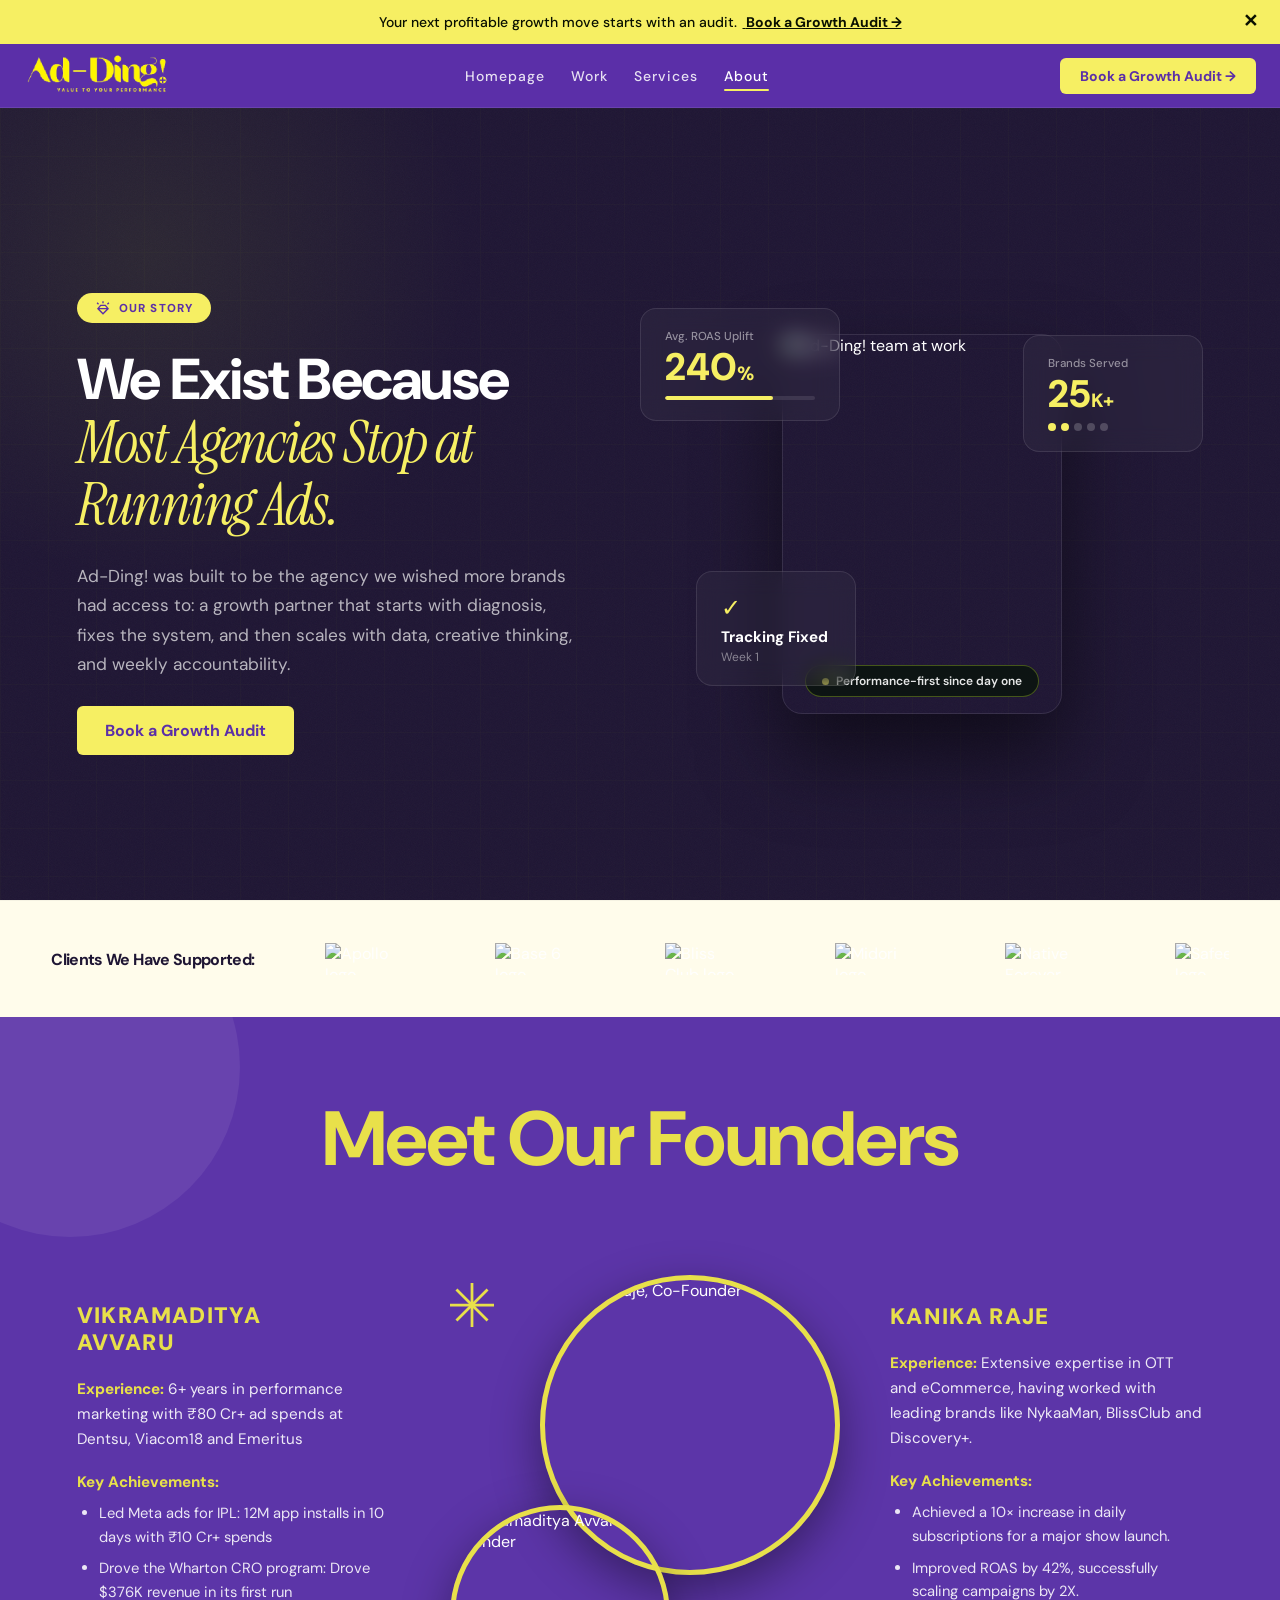
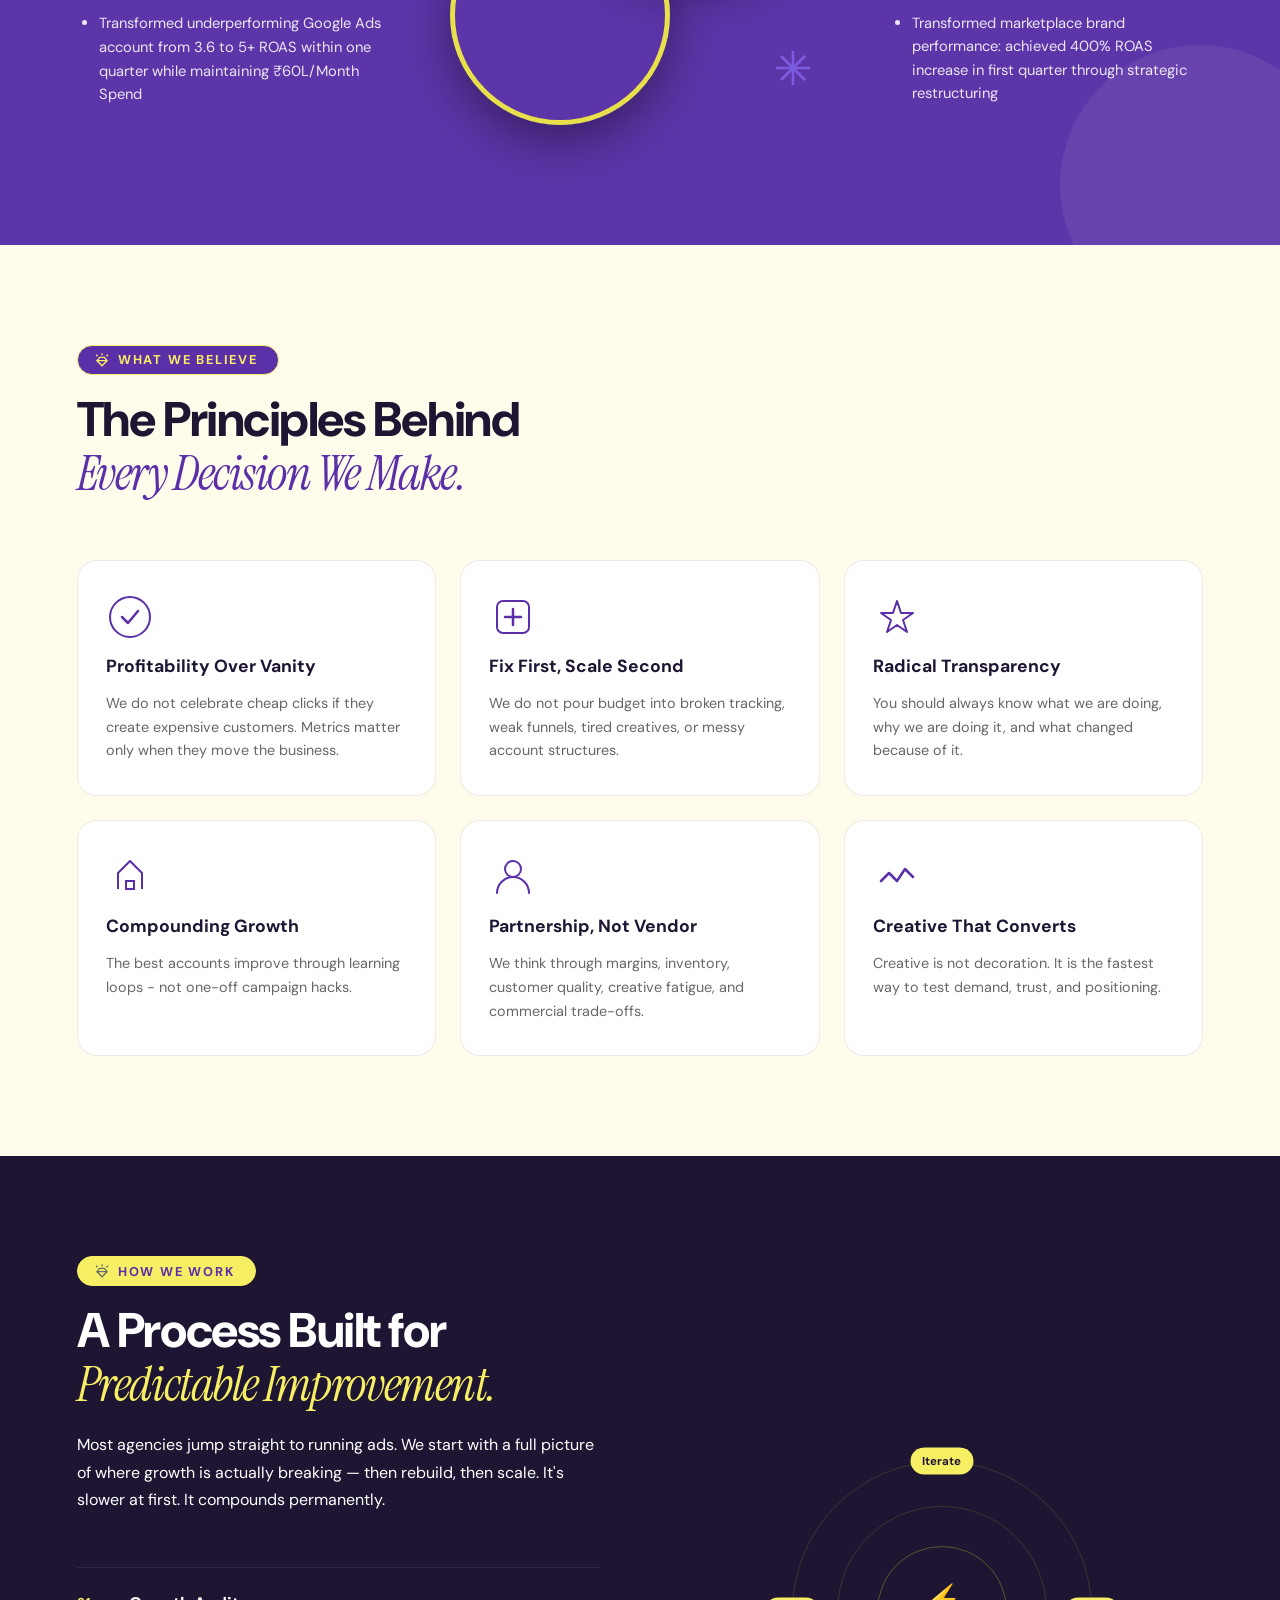
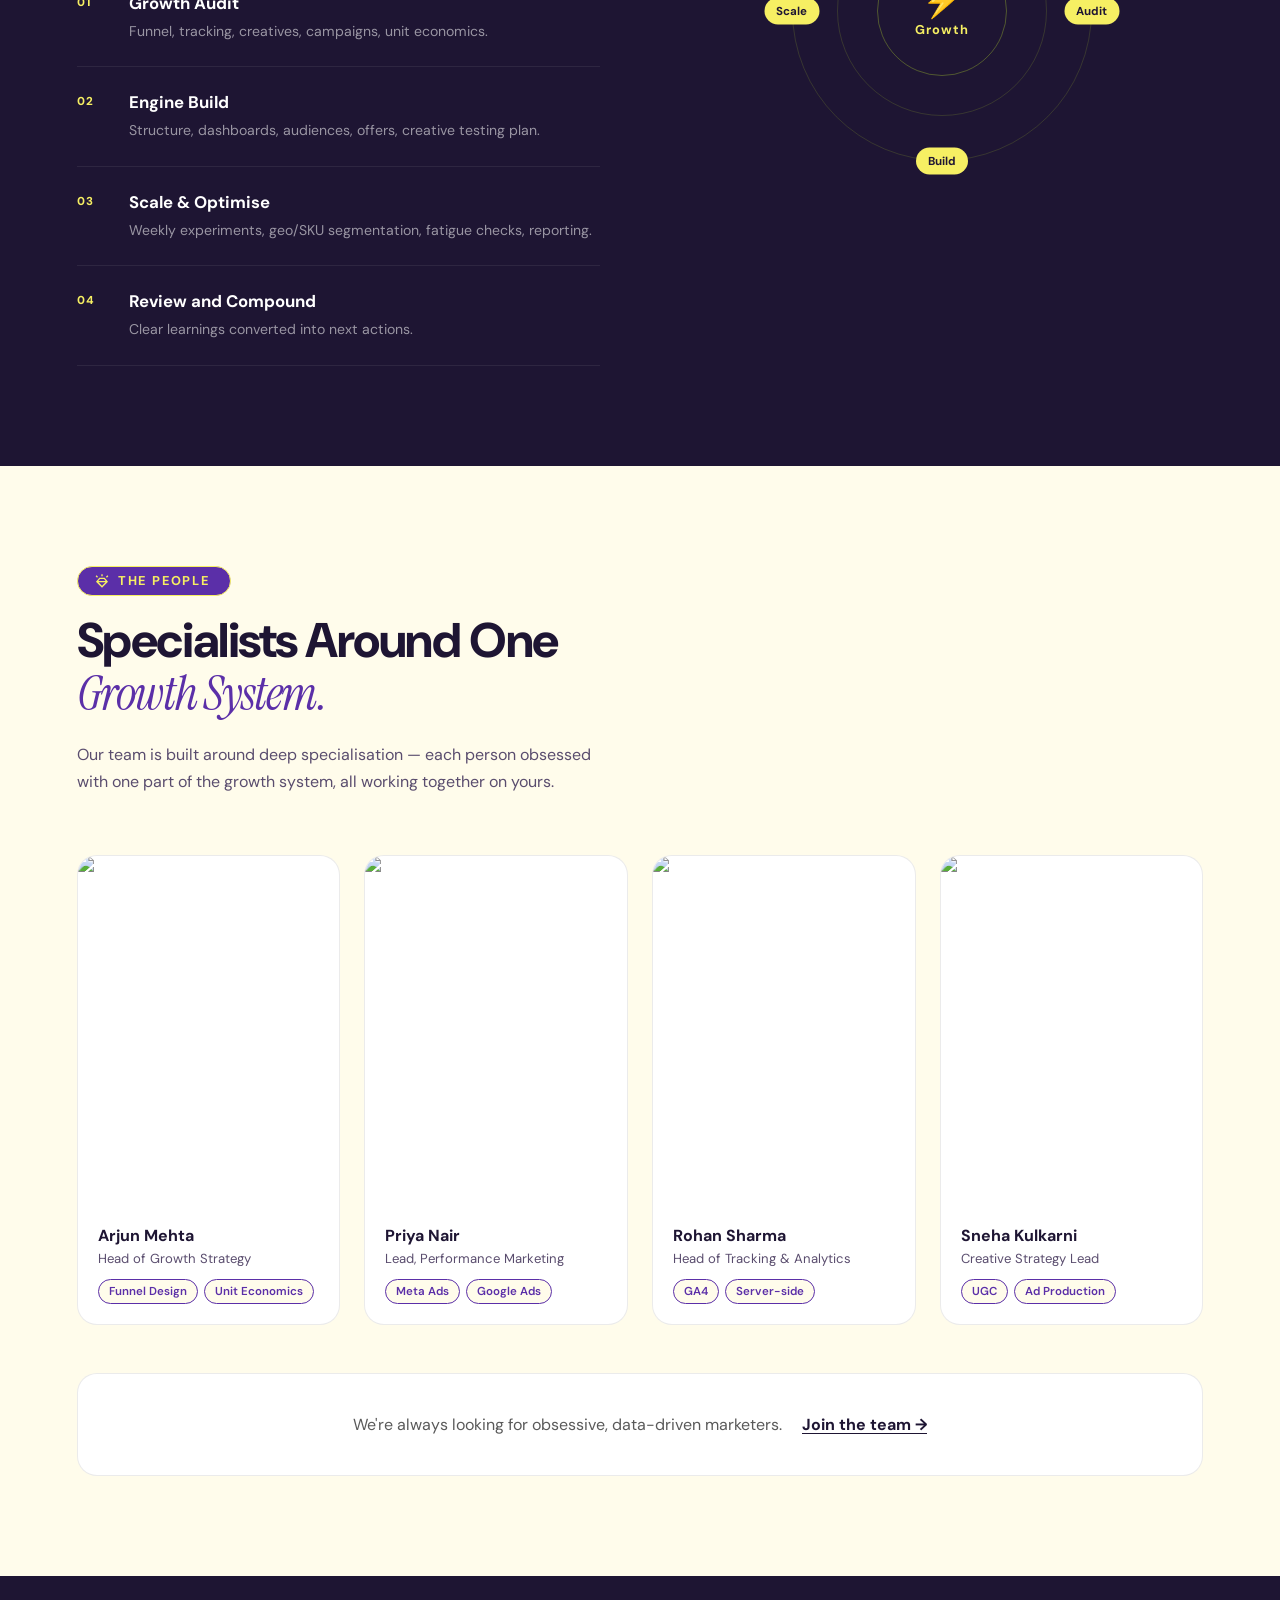
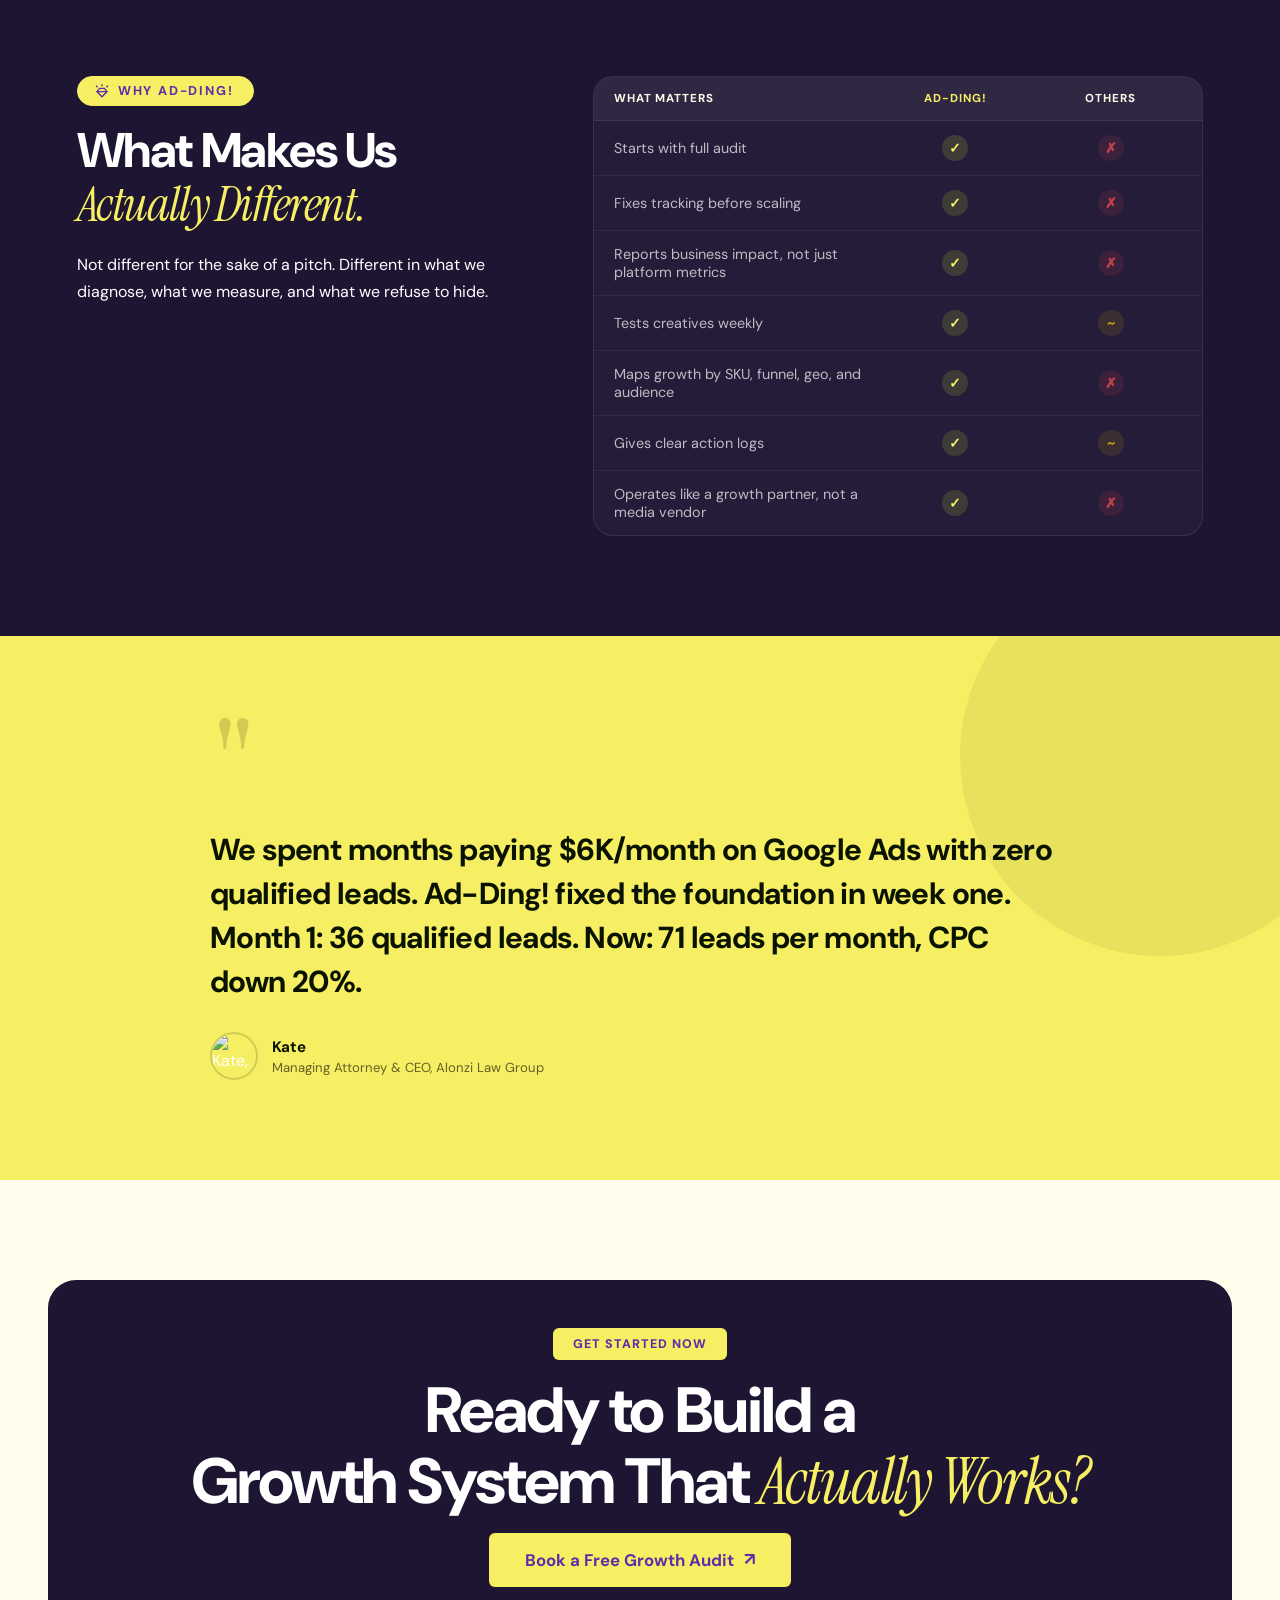
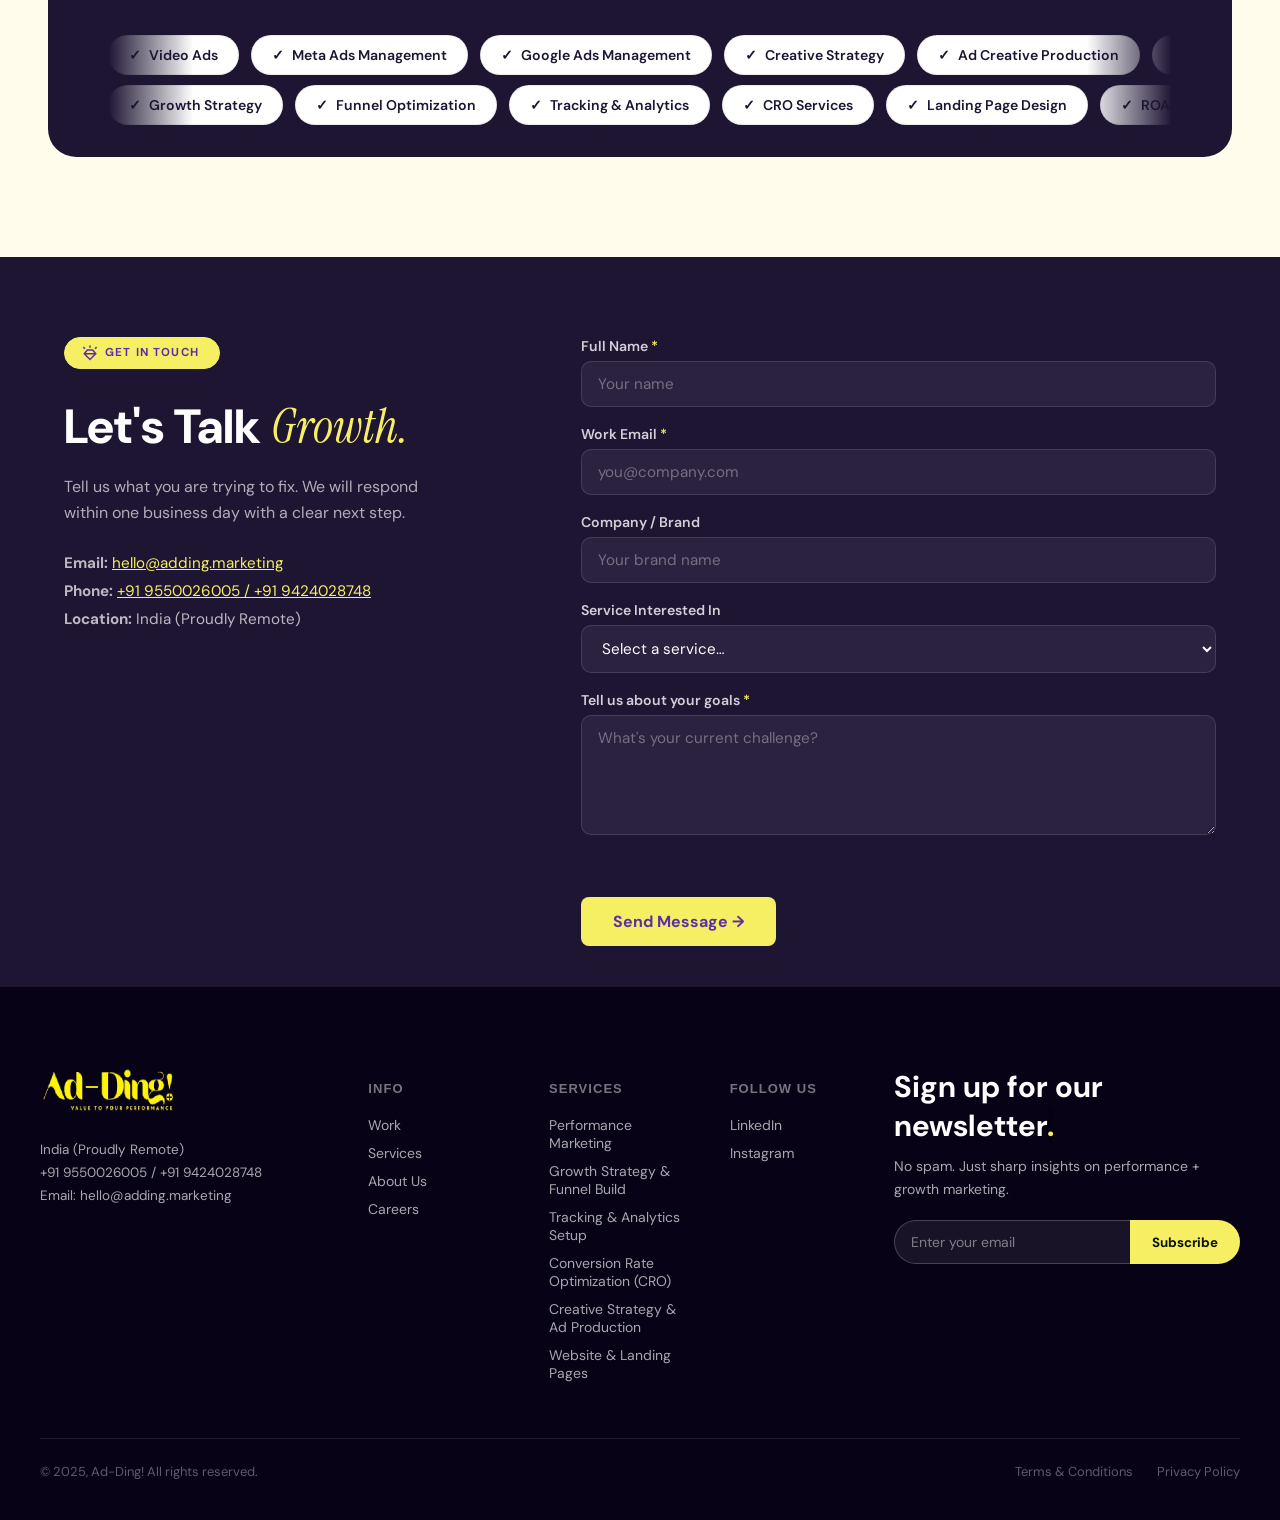
==== commit 21f63a71: "Add files via upload" ====
--- a/about.html
+++ b/about.html
@@ -36,7 +36,7 @@
   <nav id="navbar" aria-label="Primary navigation">
     <div class="nav-inner">
       <a href="index.html" class="nav-logo" aria-label="Ad-Ding! – Home">
-        <img src="assets/logos/Ad Ding white logo.png" alt="Ad-Ding!" class="nav-logo-img" width="150" height="50"/>
+        <img src="assets/logos/ad ding footer logo.webp" alt="Ad-Ding!" class="nav-logo-img" width="150" height="50"/>
       </a>
       <ul class="nav-links" role="list">
         <li><a href="index.html">Homepage</a></li>
@@ -45,7 +45,7 @@
         <li><a href="about.html" aria-current="page">About</a></li>
       </ul>
       <div class="nav-right">
-        <button class="btn-demo" onclick="openModal()" aria-label="Book a Growth Audit">Book a Growth Audit →</button>
+        <button class="btn-demo" onclick="openLeadModal()" aria-label="Book a Growth Audit">Book a Growth Audit →</button>
       </div>
       <button class="hamburger" id="hamburger" aria-label="Open mobile menu" aria-expanded="false" aria-controls="mobile-menu">
         <svg viewBox="0 0 24 24" fill="none" stroke="currentColor" stroke-width="2.5" aria-hidden="true">
@@ -62,7 +62,7 @@
     <div class="mobile-menu-item"><a href="services.html">Services</a></div>
     <div class="mobile-menu-item"><a href="about.html">About</a></div>
 <div class="mobile-menu-actions">
-      <button class="btn-demo" onclick="openModal()">Book a Growth Audit →</button>
+      <button class="btn-demo" onclick="openLeadModal()">Book a Growth Audit →</button>
     </div>
   </div>
 
@@ -85,8 +85,8 @@
         Ad-Ding! was built to be the agency we wished more brands had access to: a growth partner that starts with diagnosis, fixes the system, and then scales with data, creative thinking, and weekly accountability.
       </p>
       <div class="about-hero-btns reveal">
-        <button class="btn-hero-demo" onclick="openModal()">Book a Growth Audit</button>
-        <a href="#our-values" class="btn-hero-explore">Our values →</a>
+        <button class="btn-hero-demo" onclick="openLeadModal()">Book a Growth Audit</button>
+        <!-- <a href="#our-values" class="btn-hero-explore">Our values →</a> -->
       </div>
     </div>
     <div class="about-hero-visual" aria-hidden="true">
@@ -602,7 +602,7 @@
       <h2 class="qa-headline">
         Ready to Build a<br>Growth System That <em>Actually Works?</em>
       </h2>
-      <button class="qa-cta-btn" onclick="openModal()" aria-label="Book a free Growth Audit">
+      <button class="qa-cta-btn" onclick="openLeadModal()" aria-label="Book a free Growth Audit">
         Book a Free Growth Audit <span class="qa-arrow" aria-hidden="true">↗</span>
       </button>
       <div class="qa-pills-wrap" aria-hidden="true">
@@ -700,6 +700,49 @@
     </div>
   </section>
 
+  <!-- ═══ FOOTER LEAD FORM ═══
+  <section id="footer-lead" aria-label="Footer lead capture">
+    <div class="lc-inner lc-inner--footer">
+      <div class="lc-left">
+        <span class="lc-badge">START TODAY</span>
+        <h2 class="lc-title lc-title--light">Get a Free <em>Growth Audit</em></h2>
+        <p class="lc-sub lc-sub--light">Drop your details — we'll get back to you within 1 business day.</p>
+        <ul class="lc-trust lc-trust--light">
+          <li>✓ Free — no commitment</li>
+          <li>✓ 25,000+ brands served</li>
+          <li>✓ Results in 4–8 weeks</li>
+        </ul>
+      </div>
+      <div class="lc-right">
+        <form id="footer-lead-form" class="lc-form" novalidate aria-label="Footer lead form">
+          <div class="lc-row">
+            <div class="lc-field">
+              <label for="fl-name">Full Name <span aria-hidden="true">*</span></label>
+              <input type="text" id="fl-name" name="name" placeholder="Your name" required autocomplete="name" aria-required="true"/>
+            </div>
+            <div class="lc-field">
+              <label for="fl-email">Work Email <span aria-hidden="true">*</span></label>
+              <input type="email" id="fl-email" name="email" placeholder="you@company.com" required autocomplete="email" aria-required="true"/>
+            </div>
+          </div>
+          <div class="lc-row">
+            <div class="lc-field">
+              <label for="fl-phone">Phone Number</label>
+              <input type="tel" id="fl-phone" name="phone" placeholder="+91 98765 43210" autocomplete="tel"/>
+            </div>
+            <div class="lc-field">
+              <label for="fl-company">Company / Brand</label>
+              <input type="text" id="fl-company" name="company" placeholder="Your brand name" autocomplete="organization"/>
+            </div>
+          </div>
+          <input type="hidden" name="source" value="Footer lead form — about"/>
+          <div id="fl-status" class="cf-status" aria-live="polite" aria-atomic="true"></div>
+          <button type="submit" class="lc-submit">Send →</button>
+        </form>
+      </div>
+    </div>
+  </section> -->
+
   <!-- ═══ FOOTER ═══ -->
   <footer class="site-footer" role="contentinfo">
     <div class="footer-inner">
@@ -762,11 +805,58 @@
     </div>
   </footer>
 
-  <!-- Demo Modal -->
-  <div id="modal-overlay" role="dialog" aria-modal="true" aria-label="Book a Growth Audit" aria-hidden="true">
-    <div class="modal-box">
-      <button class="modal-close" onclick="closeModal()" aria-label="Close Growth Audit modal">✕</button>
-      <iframe id="modal-iframe" src="" allowfullscreen allow="autoplay" title="Book a Growth Audit with Ad-Ding!" loading="lazy"></iframe>
+  <!-- ═══ LEAD CAPTURE POPUP MODAL ═══ -->
+  <div id="lead-modal-overlay" role="dialog" aria-modal="true" aria-label="Book a Growth Audit" aria-hidden="true">
+    <div class="lead-modal-box">
+      <button class="lead-modal-close" id="lead-modal-close" aria-label="Close">✕</button>
+      <div class="lead-modal-inner">
+        <div class="lead-modal-left">
+          <span class="lead-modal-badge">FREE GROWTH AUDIT</span>
+          <h2 class="lead-modal-title">Let's Talk <em>Growth.</em></h2>
+          <p class="lead-modal-sub">Fill in your details and we'll get back to you within 1 business day with a clear next step.</p>
+          <ul class="lead-modal-trust">
+            <li>✓ No commitment required</li>
+            <li>✓ Response within 1 business day</li>
+            <li>✓ 25,000+ brands served globally</li>
+          </ul>
+        </div>
+        <div class="lead-modal-right">
+          <form id="lead-modal-form" novalidate aria-label="Book a Growth Audit form">
+            <div class="lead-modal-field">
+              <label for="lm-name">Full Name <span aria-hidden="true">*</span></label>
+              <input type="text" id="lm-name" name="name" placeholder="Your name" required autocomplete="name" aria-required="true"/>
+            </div>
+            <div class="lead-modal-field">
+              <label for="lm-email">Work Email <span aria-hidden="true">*</span></label>
+              <input type="email" id="lm-email" name="email" placeholder="you@company.com" required autocomplete="email" aria-required="true"/>
+            </div>
+            <div class="lead-modal-field">
+              <label for="lm-phone">Phone Number</label>
+              <input type="tel" id="lm-phone" name="phone" placeholder="+91 98765 43210" autocomplete="tel"/>
+            </div>
+            <div class="lead-modal-field">
+              <label for="lm-company">Company / Brand</label>
+              <input type="text" id="lm-company" name="company" placeholder="Your brand name" autocomplete="organization"/>
+            </div>
+            <div class="lead-modal-field">
+              <label for="lm-service">Service Interested In</label>
+              <select id="lm-service" name="service">
+                <option value="">Select a service…</option>
+                <option value="growth-strategy">Growth Strategy &amp; Funnel Build</option>
+                <option value="performance-marketing">Performance Marketing (Meta / Google)</option>
+                <option value="tracking-analytics">Tracking &amp; Analytics Setup</option>
+                <option value="cro">Conversion Rate Optimization (CRO)</option>
+                <option value="creative-strategy">Creative Strategy &amp; Ad Production</option>
+                <option value="website-builds">Website &amp; Landing Page Builds</option>
+                <option value="not-sure">Not sure — help me figure it out</option>
+              </select>
+            </div>
+            <input type="hidden" name="source" id="lm-source" value="Popup modal"/>
+            <div id="lead-modal-status" class="cf-status" aria-live="polite" aria-atomic="true"></div>
+            <button type="submit" class="lead-modal-submit">Get My Free Audit →</button>
+          </form>
+        </div>
+      </div>
     </div>
   </div>
 
--- a/css/style.css
+++ b/css/style.css
@@ -378,7 +378,7 @@
     overflow: hidden;
   }
   .hero-left {
-    padding: 0 20px 40px;
+    padding: 40px 20px 40px;
     text-align: center;
     align-items: center;
     display: flex;
@@ -394,7 +394,7 @@
   .stats-row { justify-content: center; }
 }
 @media (max-width: 480px) {
-  .hero-right { height: 280px;
+  .hero-right { height: 280px; display: none;
   } .carousel-wrap { gap: 7px;
   };
 }
@@ -1547,9 +1547,18 @@
   padding: 60px 24px;
   background: #fffceb;
 }
+
+section#Ad-Ding\!-hero {
+    background: #fff;
+    font-family: 'DM Sans', sans-serif;
+    color: #121212;
+    overflow: hidden;
+    position: relative;
+}
+
 .qa-hero-card {
   /* max-width: 1200px;  */
-  margin: 0 auto; background: #1e1533;
+  margin: 40px 24px; background: #1e1533;
   border-radius: 28px; padding: 3rem 3.75rem 2rem;
   display: flex; flex-direction: column; align-items: center; text-align: center;
   overflow: hidden; position: relative; gap: 1rem;
@@ -1997,4 +2006,416 @@
     animation-iteration-count: 1 !important;
     transition-duration: 0.01ms !important;
   }
+}
+
+
+/* ── Hero Inline Lead Form ── */
+.hero-lead-form {
+  margin-top: 8px;
+}
+.hero-lead-form-label {
+  font-size: 0.78rem;
+  color: rgba(255, 255, 255, 0.45);
+  margin-bottom: 10px;
+  letter-spacing: 0.03em;
+}
+.hero-lead-row {
+  display: flex;
+  gap: 8px;
+  flex-wrap: wrap;
+}
+.hero-lead-row input {
+  flex: 1 1 160px;
+  background: rgba(255, 255, 255, 0.08);
+  border: 1px solid rgba(255, 255, 255, 0.15);
+  border-radius: 6px;
+  padding: 11px 14px;
+  color: #fff;
+  font-size: 0.88rem;
+  font-family: inherit;
+  outline: none;
+  transition: border-color 0.2s;
+}
+.hero-lead-row input::placeholder { color: rgba(255,255,255,0.35); }
+.hero-lead-row input:focus { border-color: #f6ef63; }
+.hero-lead-btn {
+  background: #f6ef63;
+  color: #5b2fa8;
+  font-weight: 700;
+  font-size: 0.9rem;
+  font-family: inherit;
+  padding: 11px 22px;
+  border: none;
+  border-radius: 6px;
+  cursor: pointer;
+  white-space: nowrap;
+  transition: background 0.2s, transform 0.15s;
+  flex-shrink: 0;
+}
+.hero-lead-btn:hover {
+  background: #fff;
+  transform: translateY(-1px);
+}
+
+@media (max-width: 600px) {
+  .hero-lead-row { flex-direction: column; }
+  .hero-lead-row input,
+  .hero-lead-btn { width: 100%; flex: none; }
+}
+/* ═══════════════════════════════════════════════════════
+   LEAD CAPTURE POPUP MODAL
+═══════════════════════════════════════════════════════ */
+#lead-modal-overlay {
+  display: none;
+  position: fixed;
+  inset: 0;
+  background: rgba(10, 7, 25, 0.82);
+  backdrop-filter: blur(6px);
+  -webkit-backdrop-filter: blur(6px);
+  z-index: 9999;
+  align-items: center;
+  justify-content: center;
+  padding: 20px;
+}
+#lead-modal-overlay.open {
+  display: flex;
+}
+.lead-modal-box {
+  background: #ffffff;
+  border-radius: 16px;
+  width: 100%;
+  max-width: 880px;
+  max-height: 90vh;
+  overflow-y: auto;
+  position: relative;
+  box-shadow: 0 24px 80px rgba(0, 0, 0, 0.4);
+  animation: modalSlideIn 0.28s ease-out;
+}
+@keyframes modalSlideIn {
+  from { opacity: 0; transform: translateY(24px) scale(0.97); }
+  to   { opacity: 1; transform: translateY(0) scale(1); }
+}
+.lead-modal-close {
+  position: absolute;
+  top: 16px;
+  right: 16px;
+  background: rgba(0, 0, 0, 0.07);
+  border: none;
+  border-radius: 50%;
+  width: 36px;
+  height: 36px;
+  font-size: 1rem;
+  cursor: pointer;
+  display: flex;
+  align-items: center;
+  justify-content: center;
+  color: #333;
+  transition: background 0.2s;
+  z-index: 2;
+}
+.lead-modal-close:hover { background: rgba(0, 0, 0, 0.14); }
+.lead-modal-inner {
+  display: grid;
+  grid-template-columns: 1fr 1.4fr;
+}
+.lead-modal-left {
+  background: #5b2fa8;
+  padding: 48px 36px;
+  border-radius: 16px 0 0 16px;
+  color: #ffffff;
+  display: flex;
+  flex-direction: column;
+  gap: 16px;
+}
+.lead-modal-badge {
+  display: inline-block;
+  background: rgba(246, 239, 99, 0.15);
+  border: 1px solid rgba(246, 239, 99, 0.3);
+  color: #f6ef63;
+  font-size: 0.7rem;
+  font-weight: 700;
+  letter-spacing: 0.12em;
+  padding: 5px 12px;
+  border-radius: 50px;
+  width: fit-content;
+}
+.lead-modal-title {
+  font-size: 2rem;
+  font-weight: 800;
+  line-height: 1.15;
+  color: #ffffff;
+  margin: 0;
+}
+.lead-modal-title em {
+  font-family: 'Instrument Serif', serif;
+  font-style: italic;
+  color: #f6ef63;
+}
+.lead-modal-sub {
+  font-size: 0.9rem;
+  color: rgba(255, 255, 255, 0.72);
+  line-height: 1.6;
+  margin: 0;
+}
+.lead-modal-trust {
+  list-style: none;
+  padding: 0;
+  margin: 8px 0 0;
+  display: flex;
+  flex-direction: column;
+  gap: 10px;
+}
+.lead-modal-trust li {
+  font-size: 0.88rem;
+  color: rgba(255, 255, 255, 0.85);
+  display: flex;
+  align-items: center;
+  gap: 8px;
+}
+.lead-modal-right {
+  padding: 48px 40px;
+}
+.lead-modal-field {
+  display: flex;
+  flex-direction: column;
+  gap: 6px;
+  margin-bottom: 16px;
+}
+.lead-modal-field label {
+  font-size: 0.82rem;
+  font-weight: 600;
+  color: #1e1533;
+}
+.lead-modal-field label span { color: #e03030; }
+.lead-modal-field input,
+.lead-modal-field select {
+  border: 1.5px solid #e0dce8;
+  border-radius: 8px;
+  padding: 11px 14px;
+  font-size: 0.9rem;
+  font-family: inherit;
+  color: #1e1533;
+  background: #fafaf9;
+  outline: none;
+  transition: border-color 0.2s, box-shadow 0.2s;
+}
+.lead-modal-field input:focus,
+.lead-modal-field select:focus {
+  border-color: #5b2fa8;
+  box-shadow: 0 0 0 3px rgba(91, 47, 168, 0.12);
+}
+.lead-modal-submit {
+  width: 100%;
+  background: #5b2fa8;
+  color: #ffffff;
+  font-size: 1rem;
+  font-weight: 700;
+  font-family: inherit;
+  padding: 14px 24px;
+  border: none;
+  border-radius: 8px;
+  cursor: pointer;
+  transition: background 0.2s, transform 0.15s;
+  margin-top: 4px;
+}
+.lead-modal-submit:hover {
+  background: #f6ef63;
+  color: #5b2fa8;
+  transform: translateY(-1px);
+}
+
+@media (max-width: 680px) {
+  .lead-modal-inner {
+    grid-template-columns: 1fr;
+  }
+  .lead-modal-left {
+    border-radius: 16px 16px 0 0;
+    padding: 32px 24px;
+  }
+  .lead-modal-right {
+    padding: 28px 24px 32px;
+  }
+  .lead-modal-title { font-size: 1.6rem; }
+}
+
+/* ═══════════════════════════════════════════════════════
+   LEAD CAPTURE SECTION (above clients + footer)
+═══════════════════════════════════════════════════════ */
+#lead-capture {
+  background: #ffffff;
+  padding: 80px 0;
+}
+#footer-lead {
+  background: #1e1533;
+  padding: 80px 0;
+}
+.lc-inner {
+  max-width: 1160px;
+  margin: 0 auto;
+  padding: 0 40px;
+  display: grid;
+  grid-template-columns: 1fr 1.6fr;
+  gap: 60px;
+  align-items: start;
+}
+.lc-badge {
+  display: inline-block;
+  background: rgba(91, 47, 168, 0.08);
+  border: 1px solid rgba(91, 47, 168, 0.2);
+  color: #5b2fa8;
+  font-size: 0.7rem;
+  font-weight: 700;
+  letter-spacing: 0.12em;
+  padding: 5px 12px;
+  border-radius: 50px;
+  width: fit-content;
+  margin-bottom: 12px;
+}
+#footer-lead .lc-badge {
+  background: rgba(246, 239, 99, 0.12);
+  border-color: rgba(246, 239, 99, 0.3);
+  color: #f6ef63;
+}
+.lc-title {
+  font-size: clamp(1.6rem, 3vw, 2.4rem);
+  font-weight: 800;
+  color: #1e1533;
+  line-height: 1.15;
+  margin: 0 0 12px;
+}
+.lc-title em {
+  font-family: 'Instrument Serif', serif;
+  font-style: italic;
+  color: #5b2fa8;
+}
+.lc-title--light { color: #ffffff; }
+.lc-title--light em { color: #f6ef63; }
+.lc-sub {
+  font-size: 0.95rem;
+  color: #555;
+  line-height: 1.65;
+  margin: 0 0 20px;
+}
+.lc-sub--light { color: rgba(255, 255, 255, 0.65); }
+.lc-trust {
+  list-style: none;
+  padding: 0;
+  margin: 0;
+  display: flex;
+  flex-direction: column;
+  gap: 10px;
+}
+.lc-trust li {
+  font-size: 0.88rem;
+  color: #444;
+  display: flex;
+  align-items: center;
+  gap: 8px;
+}
+.lc-trust--light li { color: rgba(255, 255, 255, 0.78); }
+.lc-form {
+  background: #ffffff;
+  border: 1.5px solid #ede9f5;
+  border-radius: 14px;
+  padding: 36px 32px;
+  box-shadow: 0 4px 32px rgba(91, 47, 168, 0.07);
+}
+#footer-lead .lc-form {
+  background: rgba(255, 255, 255, 0.05);
+  border-color: rgba(255, 255, 255, 0.1);
+  box-shadow: none;
+}
+.lc-row {
+  display: grid;
+  grid-template-columns: 1fr 1fr;
+  gap: 16px;
+  margin-bottom: 16px;
+}
+.lc-field {
+  display: flex;
+  flex-direction: column;
+  gap: 6px;
+  margin-bottom: 0;
+}
+.lc-field--full {
+  grid-column: 1 / -1;
+  margin-bottom: 16px;
+}
+.lc-field label {
+  font-size: 0.82rem;
+  font-weight: 600;
+  color: #1e1533;
+}
+#footer-lead .lc-field label { color: rgba(255, 255, 255, 0.8); }
+.lc-field input,
+.lc-field select {
+  border: 1.5px solid #e0dce8;
+  border-radius: 8px;
+  padding: 11px 14px;
+  font-size: 0.9rem;
+  font-family: inherit;
+  color: #1e1533;
+  background: #fafaf9;
+  outline: none;
+  transition: border-color 0.2s, box-shadow 0.2s;
+}
+#footer-lead .lc-field input,
+#footer-lead .lc-field select {
+  background: rgba(255, 255, 255, 0.07);
+  border-color: rgba(255, 255, 255, 0.15);
+  color: #ffffff;
+}
+#footer-lead .lc-field input::placeholder { color: rgba(255, 255, 255, 0.35); }
+.lc-field input:focus,
+.lc-field select:focus {
+  border-color: #5b2fa8;
+  box-shadow: 0 0 0 3px rgba(91, 47, 168, 0.12);
+}
+#footer-lead .lc-field input:focus,
+#footer-lead .lc-field select:focus {
+  border-color: #f6ef63;
+  box-shadow: 0 0 0 3px rgba(246, 239, 99, 0.15);
+}
+.lc-submit {
+  width: 100%;
+  background: #5b2fa8;
+  color: #ffffff;
+  font-size: 1rem;
+  font-weight: 700;
+  font-family: inherit;
+  padding: 14px 24px;
+  border: none;
+  border-radius: 8px;
+  cursor: pointer;
+  transition: background 0.2s, transform 0.15s;
+  margin-top: 8px;
+}
+.lc-submit:hover {
+  background: #f6ef63;
+  color: #5b2fa8;
+  transform: translateY(-1px);
+}
+#footer-lead .lc-submit {
+  background: #f6ef63;
+  color: #5b2fa8;
+}
+#footer-lead .lc-submit:hover {
+  background: #ffffff;
+  color: #5b2fa8;
+}
+
+@media (max-width: 860px) {
+  .lc-inner {
+    grid-template-columns: 1fr;
+    gap: 32px;
+    padding: 0 24px;
+  }
+  .lc-row {
+    grid-template-columns: 1fr;
+  }
+  #lead-capture { padding: 56px 0; }
+  #footer-lead  { padding: 56px 0; }
+}
+@media (max-width: 480px) {
+  .lc-form { padding: 24px 18px; }
 }
--- a/css/about.css
+++ b/css/about.css
@@ -583,7 +583,7 @@
   }
 
   .fdr-photo-frame--1 {
-    width: 170px; height: 170px;
+    width: 200px; height: 200px;
     bottom: 20px; left: 10px;
   }
   .fdr-photo-frame--2 {
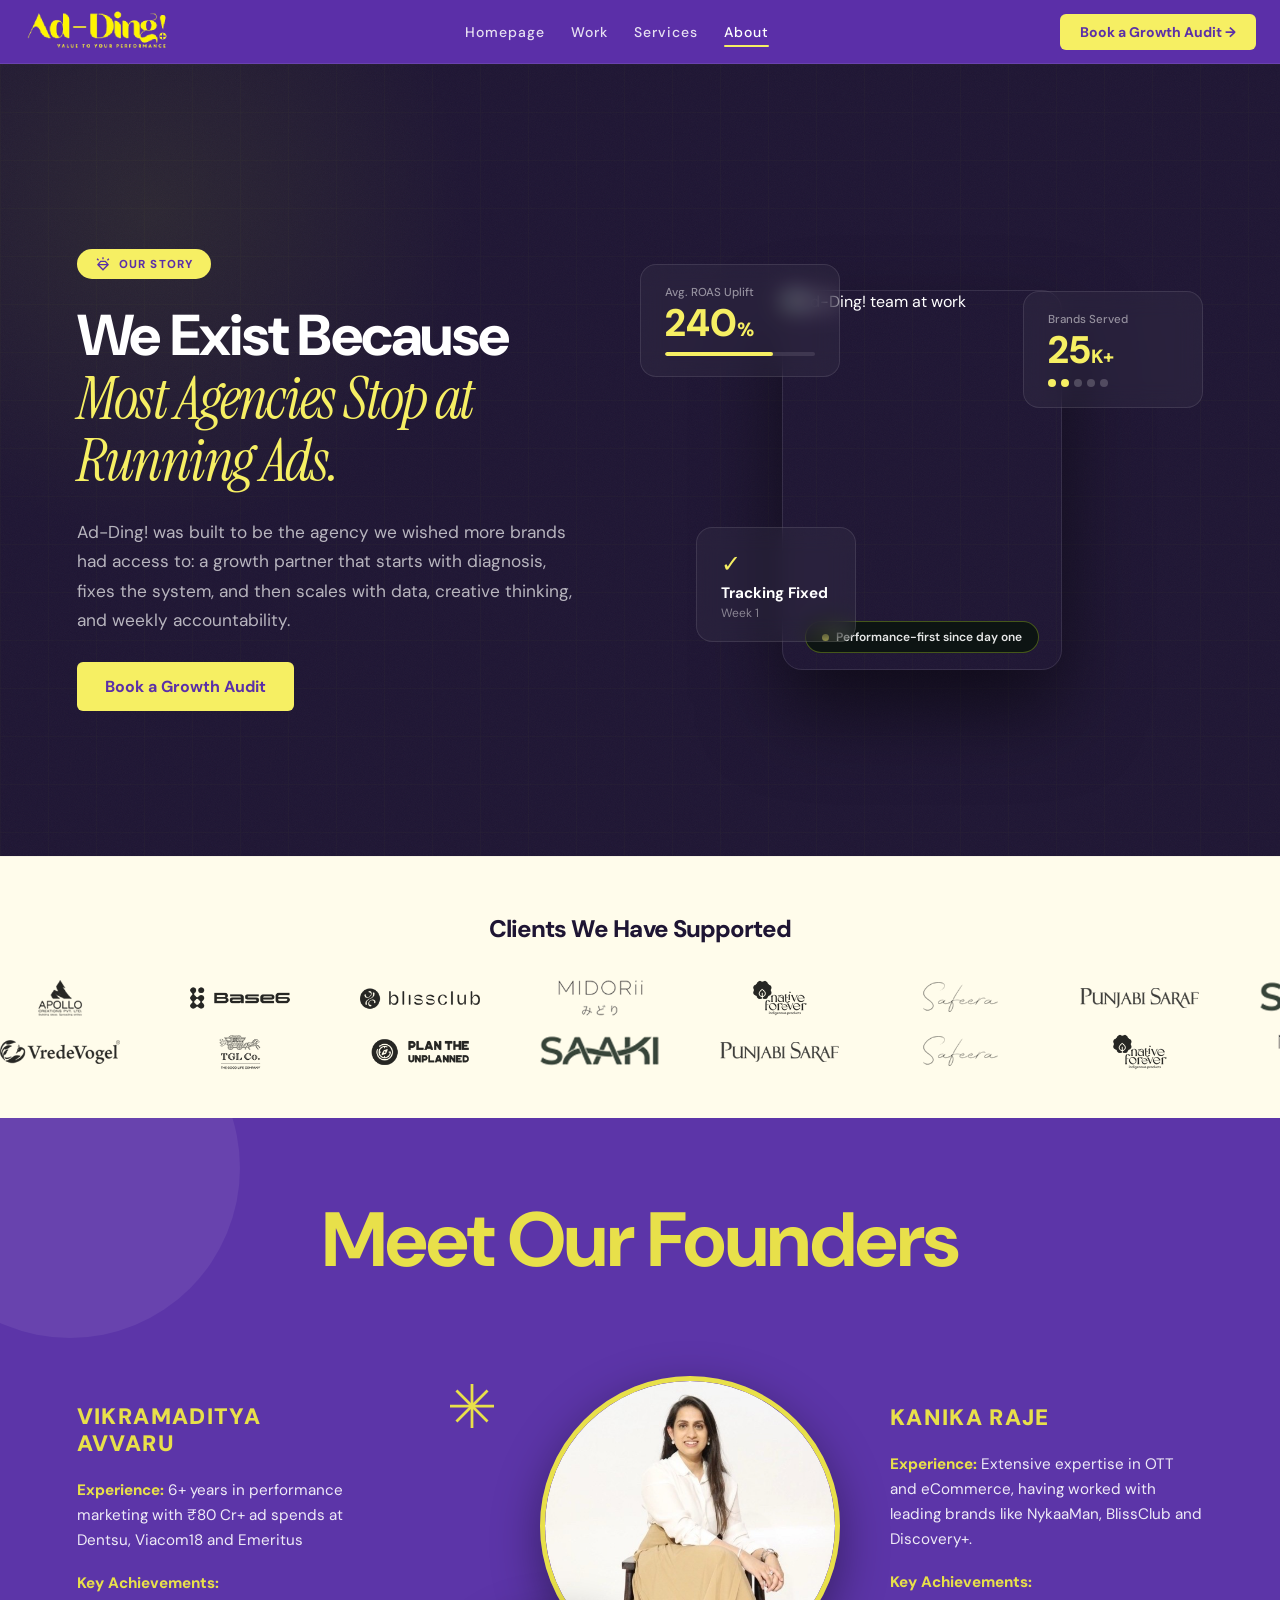
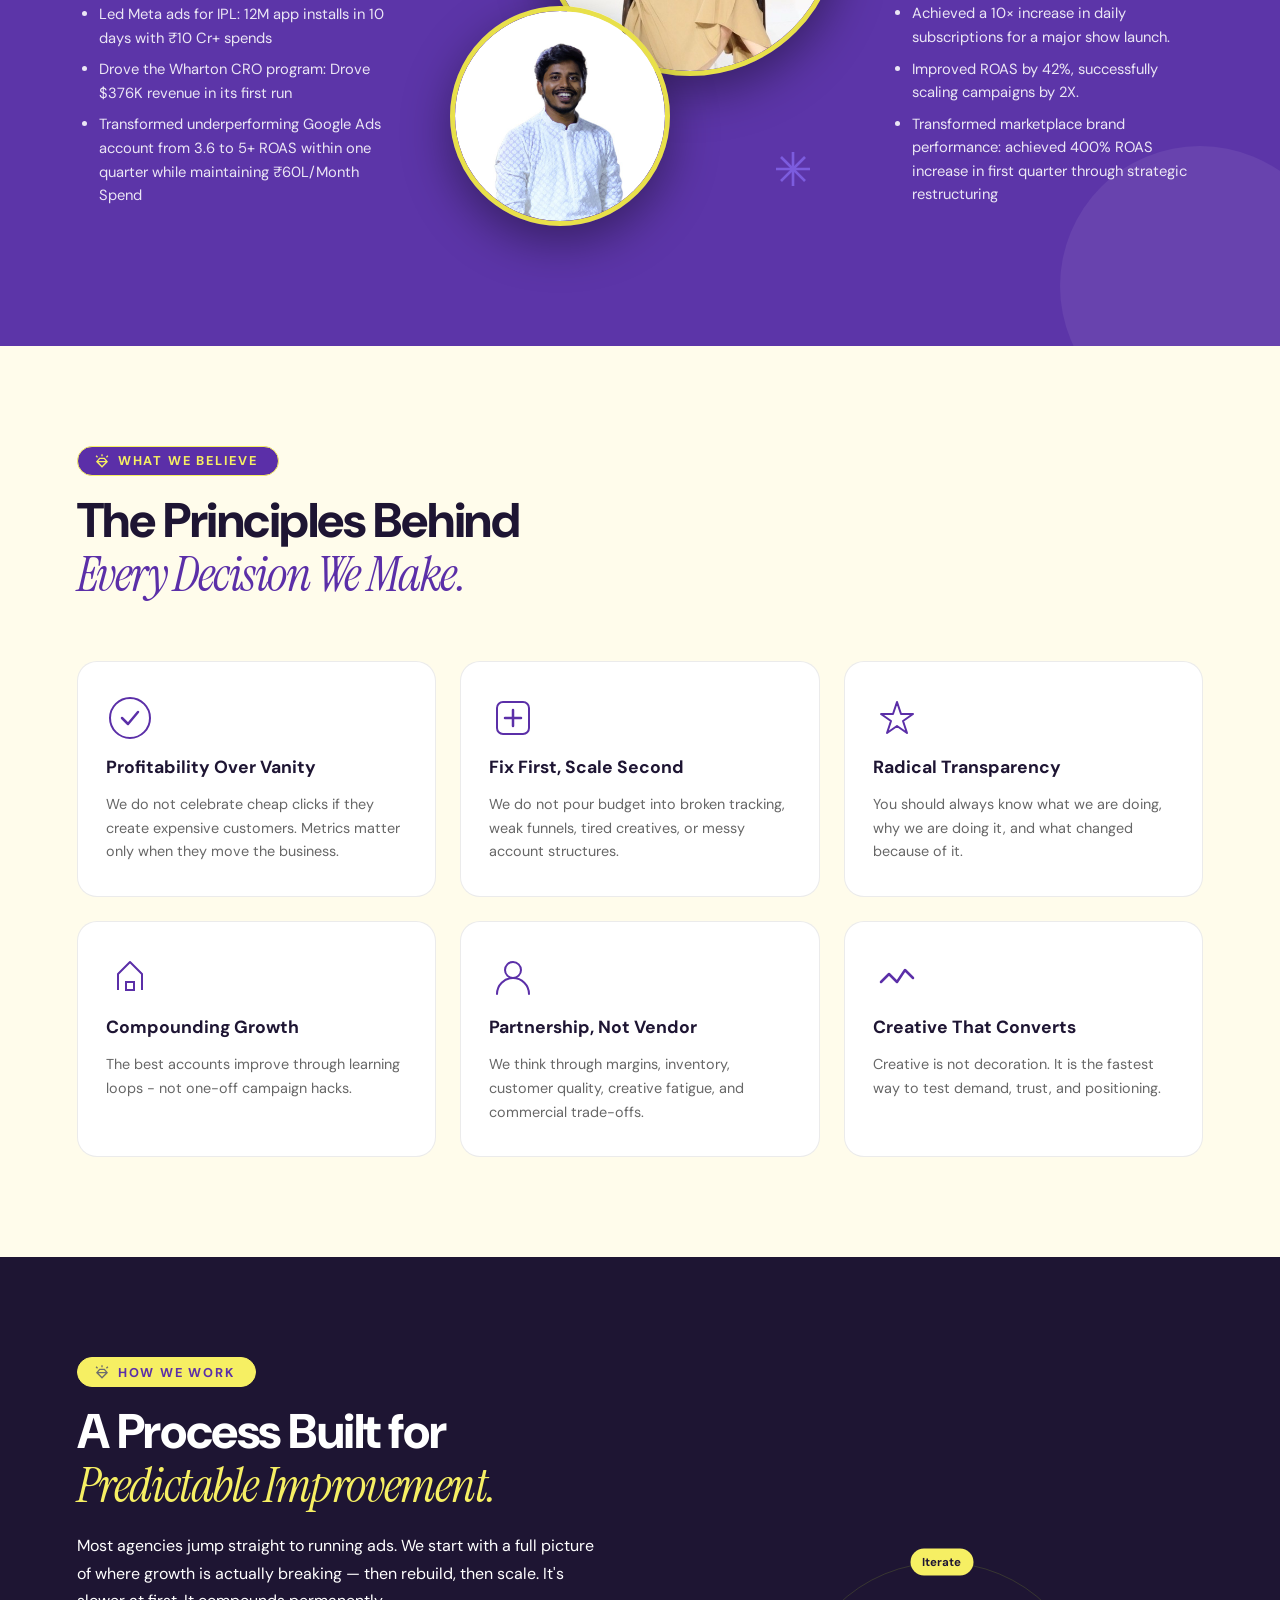
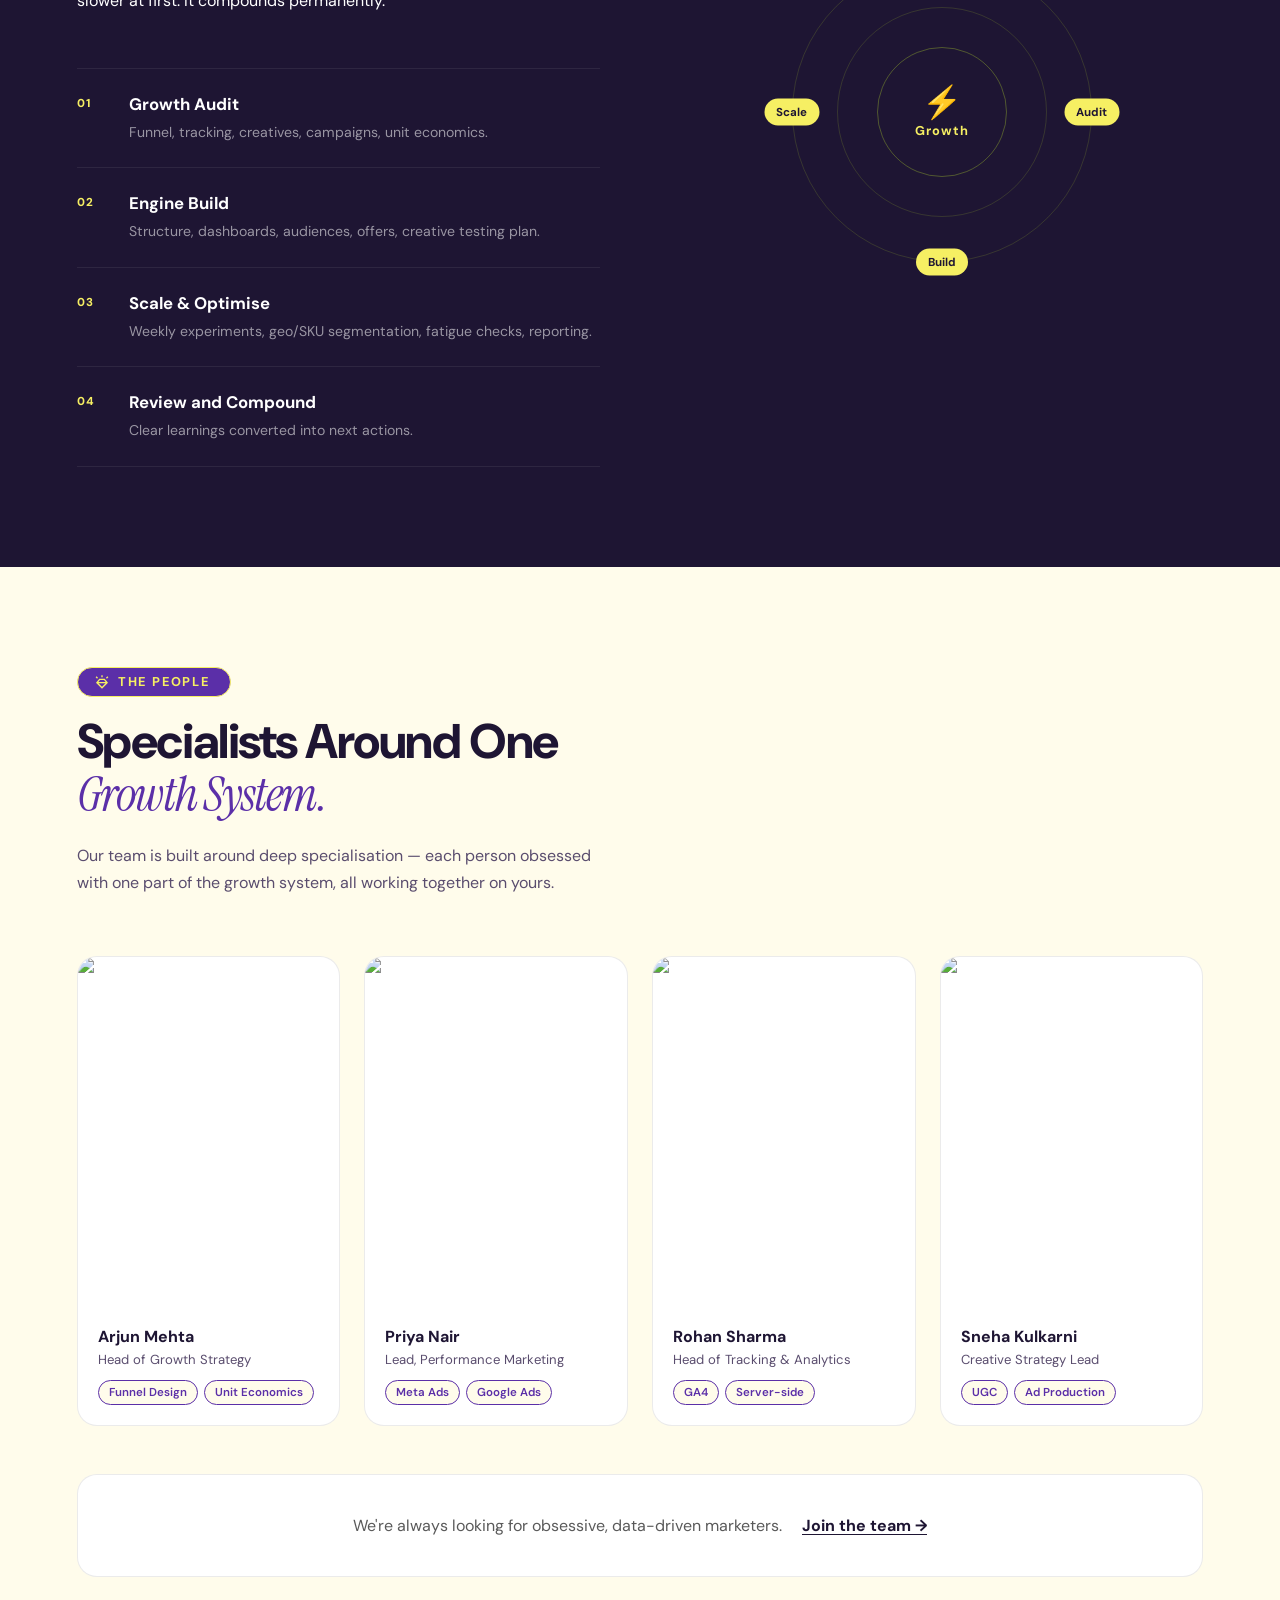
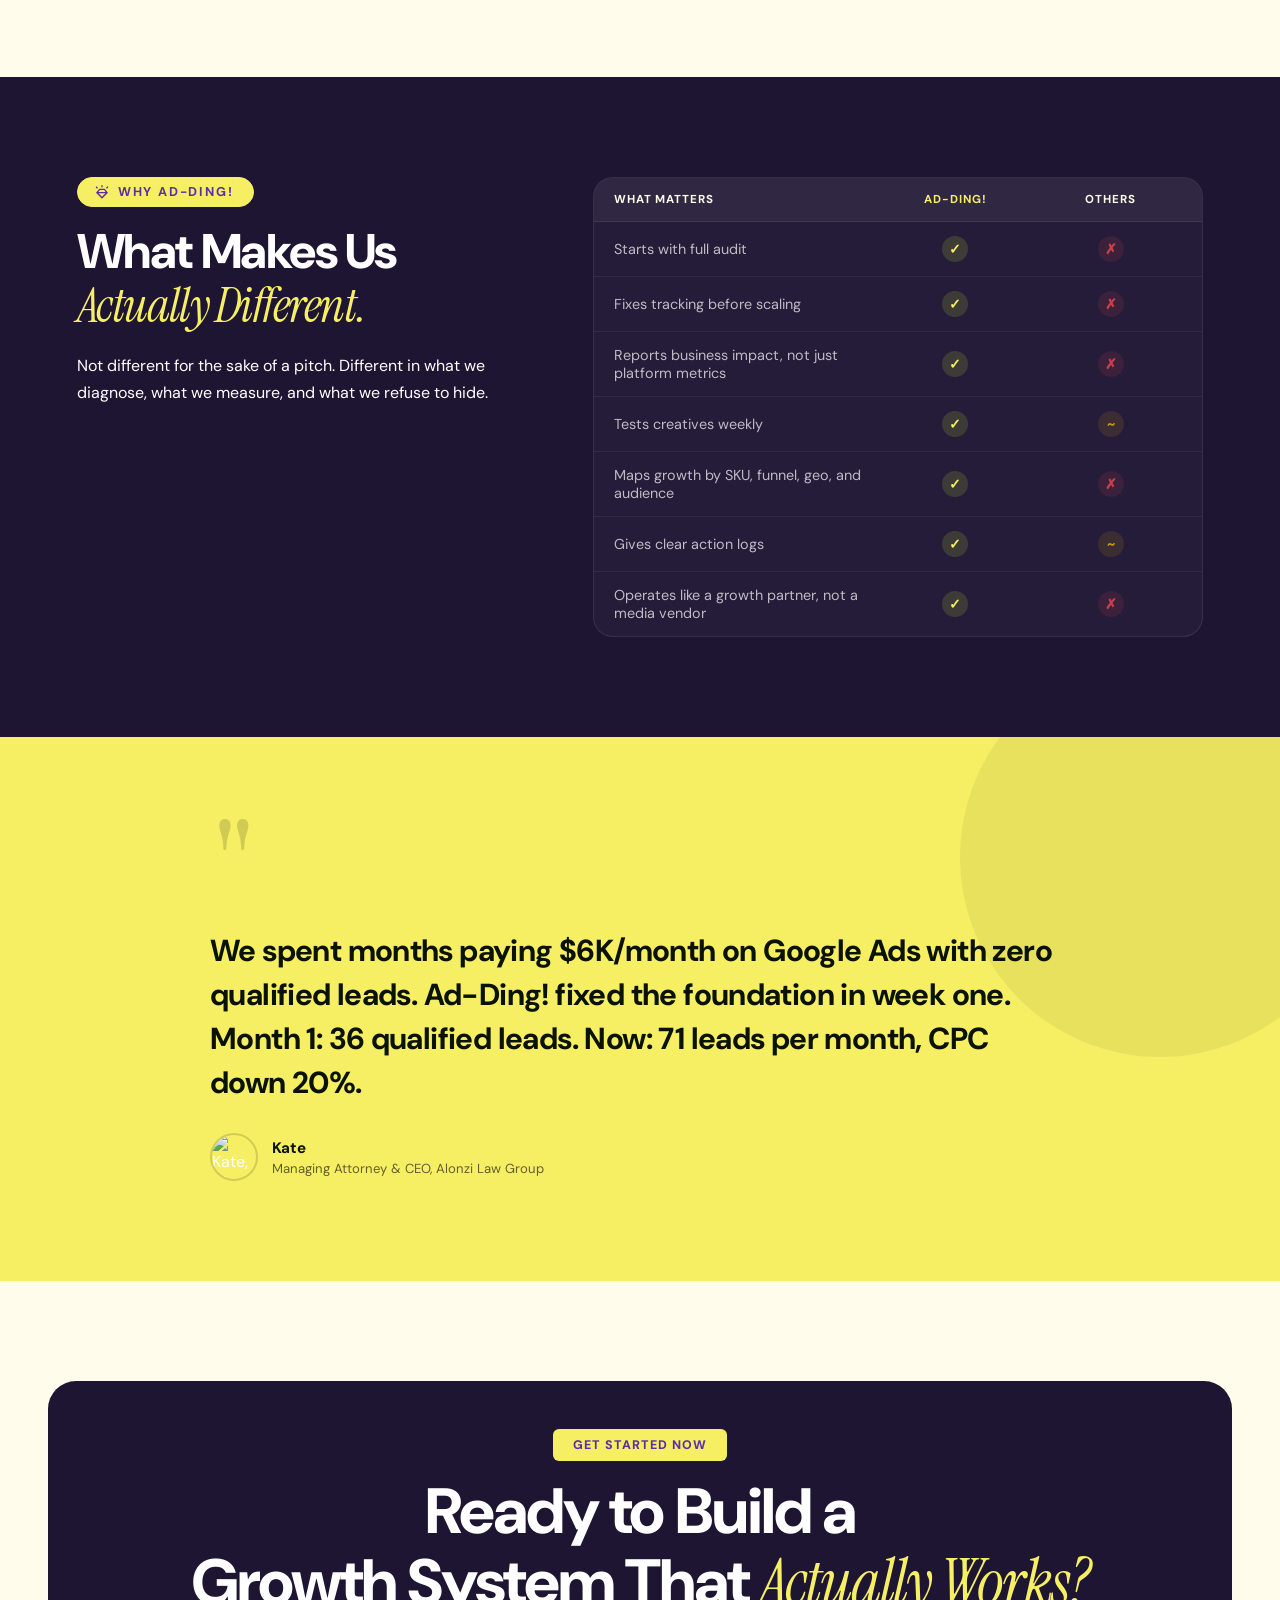
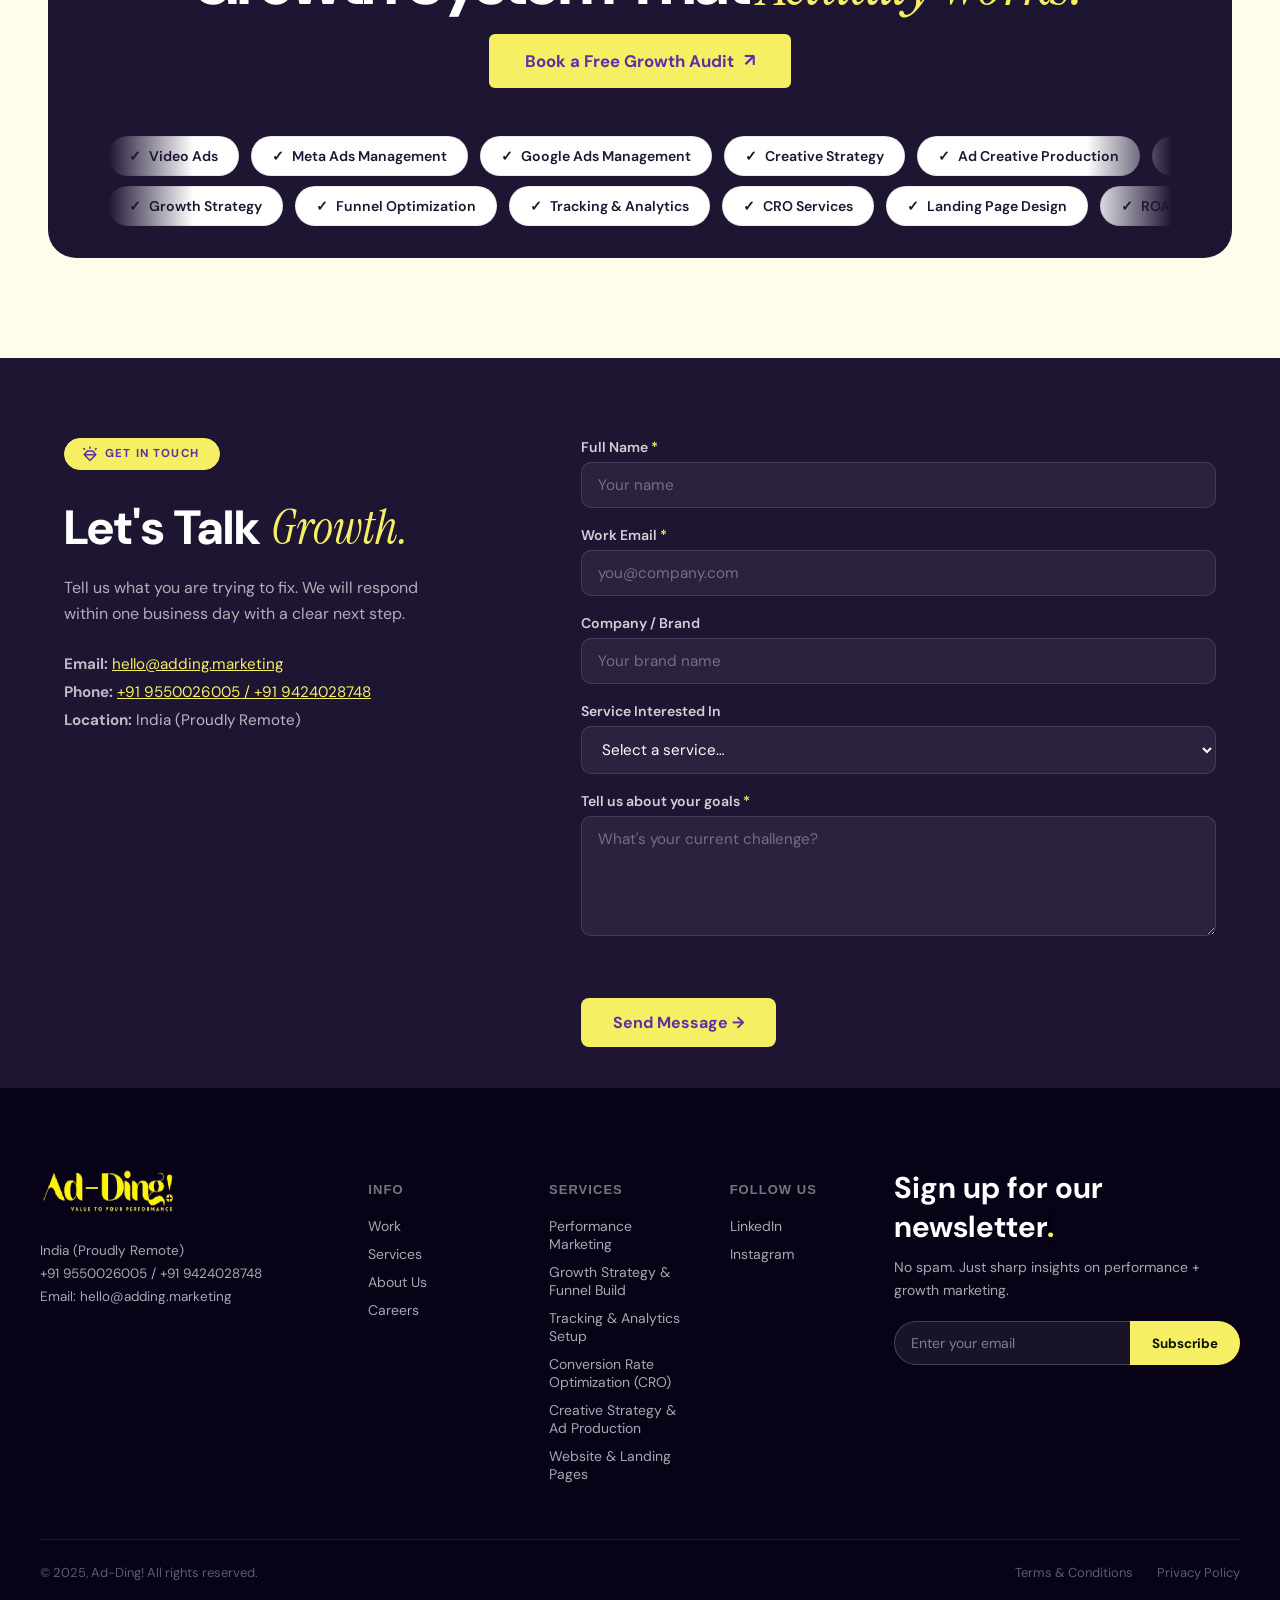
==== commit 8e2e0095: "Add files via upload" ====
--- a/about.html
+++ b/about.html
@@ -25,14 +25,7 @@
 
 <body>
 
-  <!-- ═══ ANNOUNCEMENT BAR ═══ -->
-  <div id="ann-bar" role="banner" aria-label="Promotional announcement">
-    <span>Your next profitable growth move starts with an audit.</span>
-    <span class="ann-link" id="ann-cta">&nbsp;<strong>Book a Growth Audit →</strong></span>
-    <button class="ann-close" id="ann-close" aria-label="Close announcement">✕</button>
-  </div>
-
-  <!-- ═══ NAVBAR ═══ -->
+<!-- ═══ NAVBAR ═══ -->
   <nav id="navbar" aria-label="Primary navigation">
     <div class="nav-inner">
       <a href="index.html" class="nav-logo" aria-label="Ad-Ding! – Home">
@@ -45,7 +38,7 @@
         <li><a href="about.html" aria-current="page">About</a></li>
       </ul>
       <div class="nav-right">
-        <button class="btn-demo" onclick="openLeadModal()" aria-label="Book a Growth Audit">Book a Growth Audit →</button>
+        <button class="btn-demo" onclick="window.open('https://calendly.com/adding-marketing/growth-audit','_blank')" aria-label="Book a Growth Audit">Book a Growth Audit →</button>
       </div>
       <button class="hamburger" id="hamburger" aria-label="Open mobile menu" aria-expanded="false" aria-controls="mobile-menu">
         <svg viewBox="0 0 24 24" fill="none" stroke="currentColor" stroke-width="2.5" aria-hidden="true">
@@ -62,7 +55,7 @@
     <div class="mobile-menu-item"><a href="services.html">Services</a></div>
     <div class="mobile-menu-item"><a href="about.html">About</a></div>
 <div class="mobile-menu-actions">
-      <button class="btn-demo" onclick="openLeadModal()">Book a Growth Audit →</button>
+      <button class="btn-demo" onclick="window.open('https://calendly.com/adding-marketing/growth-audit','_blank')">Book a Growth Audit →</button>
     </div>
   </div>
 
@@ -85,7 +78,7 @@
         Ad-Ding! was built to be the agency we wished more brands had access to: a growth partner that starts with diagnosis, fixes the system, and then scales with data, creative thinking, and weekly accountability.
       </p>
       <div class="about-hero-btns reveal">
-        <button class="btn-hero-demo" onclick="openLeadModal()">Book a Growth Audit</button>
+        <button class="btn-hero-demo" onclick="window.open('https://calendly.com/adding-marketing/growth-audit','_blank')">Book a Growth Audit</button>
         <!-- <a href="#our-values" class="btn-hero-explore">Our values →</a> -->
       </div>
     </div>
@@ -117,12 +110,17 @@
     </div>
   </section>
 
-  <!-- ═══ MARQUEE – CLIENTS ═══ -->
+  <!-- ═══ CLIENTS ═══ -->
   <section id="clients" aria-label="Brands we have worked with">
-    <div class="clients-inner">
-      <div class="clients-title">Clients We Have Supported:</div>
-      <div class="clients-marquee-wrapper" aria-hidden="true">
-        <div class="clients-track" id="clients-track"></div>
+    <div class="clients-heading-wrap">
+      <h2 class="clients-heading-title">Clients We Have Supported</h2>
+    </div>
+    <div class="clients-rows-wrap" aria-hidden="true">
+      <div class="clients-row-mask">
+        <div class="clients-row clients-row--fwd" id="clients-row-1"></div>
+      </div>
+      <div class="clients-row-mask">
+        <div class="clients-row clients-row--rev" id="clients-row-2"></div>
       </div>
     </div>
   </section>
@@ -602,7 +600,7 @@
       <h2 class="qa-headline">
         Ready to Build a<br>Growth System That <em>Actually Works?</em>
       </h2>
-      <button class="qa-cta-btn" onclick="openLeadModal()" aria-label="Book a free Growth Audit">
+      <button class="qa-cta-btn" onclick="window.open('https://calendly.com/adding-marketing/growth-audit','_blank')" aria-label="Book a free Growth Audit">
         Book a Free Growth Audit <span class="qa-arrow" aria-hidden="true">↗</span>
       </button>
       <div class="qa-pills-wrap" aria-hidden="true">
--- a/css/style.css
+++ b/css/style.css
@@ -402,30 +402,59 @@
 /* ═══════════════════════════════════════════════════════
    CLIENTS
 ═══════════════════════════════════════════════════════ */
+/* ═══ CLIENTS – two-row cross-scroll ═══ */
 #clients {
-  background: #fffceb; padding: 42px 0; overflow: hidden;
-  border-top: 1px solid rgba(0,0,0,0.04);
-}
-.clients-inner {
-  width: min(1440px, 92%); margin: 0 auto;
-  display: flex; align-items: center; gap: 70px;
-}
-.clients-title {
-  flex-shrink: 0; font-size: 1rem; font-weight: 700;
-  color: #1e1533; letter-spacing: -0.04em; white-space: nowrap;
-}
-.clients-marquee-wrapper {
+  background: #fffceb;
+  padding: 56px 0 48px;
+  overflow: hidden;
+  border-top: 1px solid rgba(0, 0, 0, 0.04);
+}
+.clients-heading-wrap {
+  text-align: center;
+  margin-bottom: 36px;
+  padding: 0 24px;
+}
+.clients-heading-title {
+  font-size: clamp(1.1rem, 2.2vw, 1.5rem);
+  font-weight: 800;
+  color: #1e1533;
+  letter-spacing: -0.04em;
+}
+.clients-rows-wrap {
+  display: flex;
+  flex-direction: column;
+  gap: 18px;
+}
+.clients-row-mask {
   overflow: hidden;
   width: 100%;
 }
-.clients-track {
-  display: flex; align-items: center; gap: 90px;
-  width: max-content; animation: clientsMarquee 38s linear infinite;
-}
-.clients-track:hover { animation-play-state: paused; }
+.clients-row {
+  display: flex;
+  align-items: center;
+  gap: 60px;
+  width: max-content;
+}
+.clients-row--fwd {
+  animation: clientsFwd 36s linear infinite;
+}
+.clients-row--rev {
+  animation: clientsRev 40s linear infinite;
+}
+.clients-row-mask:hover .clients-row {
+  animation-play-state: paused;
+}
+@keyframes clientsFwd {
+  from { transform: translateX(0); }
+  to   { transform: translateX(-50%); }
+}
+@keyframes clientsRev {
+  from { transform: translateX(-50%); }
+  to   { transform: translateX(0); }
+}
 .client-logo {
   flex-shrink: 0;
-  opacity: 0.9;
+  opacity: 0.85;
   transition: opacity 0.25s, transform 0.25s;
 }
 .client-logo:hover {
@@ -433,29 +462,15 @@
   transform: translateY(-2px);
 }
 .client-logo img {
-  height: 32px;
+  height: 36px;
   width: auto;
   object-fit: contain;
 }
-@keyframes clientsMarquee {
-  from { transform: translateX(0);
-  } to { transform: translateX(-50%);
-  };
-}
 @media (max-width: 768px) {
-  #clients { padding: 30px 0; }
-  .clients-inner {
-    flex-direction: column;
-    align-items: center;
-    gap: 26px;
-    width: 92%;
-  }
-  .clients-title {
-    text-align: center;
-    white-space: normal;
-  }
-  .clients-track { gap: 56px; }
-  .client-logo img { height: 24px; }
+  #clients { padding: 40px 0 36px; }
+  .clients-heading-title { font-size: 1rem; }
+  .clients-row { gap: 40px; }
+  .client-logo img { height: 26px; }
 }
 
 /* ═══════════════════════════════════════════════════════
@@ -833,7 +848,7 @@
    SERVICES
 ═══════════════════════════════════════════════════════ */
 #services {
-  background: #5b2fa8;
+  background: #1e1533;
   border-bottom: 1px solid rgba(214,252,82,0.08);
 }
 .svc-platform-headline-center {
@@ -2418,4 +2433,194 @@
 }
 @media (max-width: 480px) {
   .lc-form { padding: 24px 18px; }
+}
+
+/* ═══════════════════════════════════════════════════════
+   HOMEPAGE SERVICES SECTION — card style matching services page
+═══════════════════════════════════════════════════════ */
+.hs-services-section {
+  background: #5b2fa8;
+  padding: 96px 48px;
+}
+.hs-services-inner {
+  max-width: 1280px;
+  margin: 0 auto;
+}
+
+/* Header — centered like 2nd screenshot */
+.hs-services-header {
+  text-align: center;
+  display: flex;
+  flex-direction: column;
+  align-items: center;
+  gap: 20px;
+  margin-bottom: 56px;
+}
+.hs-services-eyebrow {
+  display: inline-flex;
+  align-items: center;
+  gap: 8px;
+  background: #f6ef63;
+  border: 1px solid #f6ef63;
+  color: #5b2fa8;
+  font-size: 0.72rem;
+  font-weight: 700;
+  letter-spacing: 0.12em;
+  text-transform: uppercase;
+  padding: 6px 14px;
+  border-radius: 50px;
+}
+.hs-services-title {
+  font-size: clamp(2rem, 4vw, 3.2rem);
+  font-weight: 800;
+  color: #ffffff;
+  line-height: 1.12;
+  letter-spacing: -0.03em;
+  margin: 0;
+}
+.hs-services-title em {
+  font-family: 'Instrument Serif', serif;
+  font-style: italic;
+  font-weight: 400;
+  color: #f6ef63;
+  display: block;
+}
+.hs-services-sub {
+  font-size: 1.02rem;
+  color: rgba(255, 255, 255, 0.75);
+  line-height: 1.65;
+  max-width: 640px;
+  margin: 0;
+}
+.hs-services-cta {
+  display: inline-block;
+  background: #f6ef63;
+  color: #5b2fa8;
+  font-family: inherit;
+  font-size: 1rem;
+  font-weight: 700;
+  padding: 13px 32px;
+  border-radius: 6px;
+  border: none;
+  cursor: pointer;
+  transition: background 0.2s, transform 0.15s, border-radius 0.2s, color 0.2s;
+}
+.hs-services-cta:hover {
+  background: #5b2fa8;
+  color: #f6ef63;
+  border: 1px solid #f6ef63;
+  border-radius: 50px;
+  transform: translateY(-1px);
+}
+
+/* Cards grid */
+.hs-svc-cards {
+  display: grid;
+  grid-template-columns: repeat(3, 1fr);
+  gap: 20px;
+}
+.hs-svc-card {
+  background: #ffffff;
+  border: 1px solid rgba(246, 239, 99, 0.3);
+  border-radius: 22px;
+  padding: 36px 32px;
+  display: flex;
+  flex-direction: column;
+  gap: 14px;
+  position: relative;
+  overflow: hidden;
+  transition: border-color 0.25s, transform 0.25s, box-shadow 0.25s;
+}
+.hs-svc-card::before {
+  content: '';
+  position: absolute;
+  inset: 0;
+  background: linear-gradient(160deg, rgba(200, 240, 45, 0.04) 0%, transparent 50%);
+  pointer-events: none;
+}
+.hs-svc-card:hover {
+  border-color: rgba(246, 239, 99, 0.6);
+  transform: translateY(-4px);
+  box-shadow: 0 16px 48px rgba(0, 0, 0, 0.35);
+}
+.hs-svc-card--featured {
+  grid-column: span 2;
+}
+.hs-svc-card-icon {
+  flex-shrink: 0;
+  margin-bottom: 4px;
+}
+.hs-svc-card-label {
+  font-size: 0.7rem;
+  font-weight: 800;
+  letter-spacing: 0.12em;
+  text-transform: uppercase;
+  color: rgba(91, 47, 168, 0.5);
+  line-height: 1;
+  margin: 0;
+}
+.hs-svc-card-heading {
+  font-size: clamp(1.05rem, 1.6vw, 1.3rem);
+  font-weight: 800;
+  line-height: 1.25;
+  letter-spacing: -0.02em;
+  color: #1e1533;
+  margin: 0;
+}
+.hs-svc-card-desc {
+  font-size: 0.92rem;
+  color: #5a4d6e;
+  line-height: 1.7;
+  flex: 1;
+  margin: 0;
+}
+.hs-svc-card-features {
+  list-style: none;
+  padding: 0;
+  margin: 0;
+  display: flex;
+  flex-direction: column;
+  gap: 9px;
+}
+.hs-svc-card-features li {
+  font-size: 0.87rem;
+  color: #1e1533;
+  padding-left: 20px;
+  position: relative;
+}
+.hs-svc-card-features li::before {
+  content: '✓';
+  position: absolute;
+  left: 0;
+  color: #5b2fa8;
+  font-weight: 700;
+}
+.hs-svc-card-link {
+  display: inline-flex;
+  align-items: center;
+  gap: 6px;
+  font-size: 0.88rem;
+  font-weight: 700;
+  color: #5b2fa8;
+  text-decoration: none;
+  margin-top: auto;
+  padding-top: 4px;
+  transition: gap 0.2s, color 0.2s;
+}
+.hs-svc-card-link:hover {
+  gap: 10px;
+  color: #1e1533;
+}
+
+/* Responsive */
+@media (max-width: 1024px) {
+  .hs-svc-cards { grid-template-columns: repeat(2, 1fr); }
+  .hs-svc-card--featured { grid-column: span 2; }
+}
+@media (max-width: 640px) {
+  .hs-services-section { padding: 64px 20px; }
+  .hs-services-title { font-size: 2rem; }
+  .hs-svc-cards { grid-template-columns: 1fr; }
+  .hs-svc-card--featured { grid-column: span 1; }
+  .hs-svc-card { padding: 28px 24px; }
 }
--- a/css/about.css
+++ b/css/about.css
@@ -351,6 +351,80 @@
 }
 
 /* ═══════════════════════════════════════════════════════
+   CLIENTS
+═══════════════════════════════════════════════════════ */
+/* ═══ CLIENTS – two-row cross-scroll ═══ */
+#clients {
+  background: #fffceb;
+  padding: 56px 0 48px;
+  overflow: hidden;
+  border-top: 1px solid rgba(0, 0, 0, 0.04);
+}
+.clients-heading-wrap {
+  text-align: center;
+  margin-bottom: 36px;
+  padding: 0 24px;
+}
+.clients-heading-title {
+  font-size: clamp(1.1rem, 2.2vw, 1.5rem);
+  font-weight: 800;
+  color: #1e1533;
+  letter-spacing: -0.04em;
+}
+.clients-rows-wrap {
+  display: flex;
+  flex-direction: column;
+  gap: 18px;
+}
+.clients-row-mask {
+  overflow: hidden;
+  width: 100%;
+}
+.clients-row {
+  display: flex;
+  align-items: center;
+  gap: 60px;
+  width: max-content;
+}
+.clients-row--fwd {
+  animation: clientsFwd 36s linear infinite;
+}
+.clients-row--rev {
+  animation: clientsRev 40s linear infinite;
+}
+.clients-row-mask:hover .clients-row {
+  animation-play-state: paused;
+}
+@keyframes clientsFwd {
+  from { transform: translateX(0); }
+  to   { transform: translateX(-50%); }
+}
+@keyframes clientsRev {
+  from { transform: translateX(-50%); }
+  to   { transform: translateX(0); }
+}
+.client-logo {
+  flex-shrink: 0;
+  opacity: 0.85;
+  transition: opacity 0.25s, transform 0.25s;
+}
+.client-logo:hover {
+  opacity: 1;
+  transform: translateY(-2px);
+}
+.client-logo img {
+  height: 36px;
+  width: auto;
+  object-fit: contain;
+}
+@media (max-width: 768px) {
+  #clients { padding: 40px 0 36px; }
+  .clients-heading-title { font-size: 1rem; }
+  .clients-row { gap: 40px; }
+  .client-logo img { height: 26px; }
+}
+
+/* ═══════════════════════════════════════════════════════
    FOUNDERS SECTION
    Matches the purple/lime design in the reference screenshot
 ═══════════════════════════════════════════════════════ */
